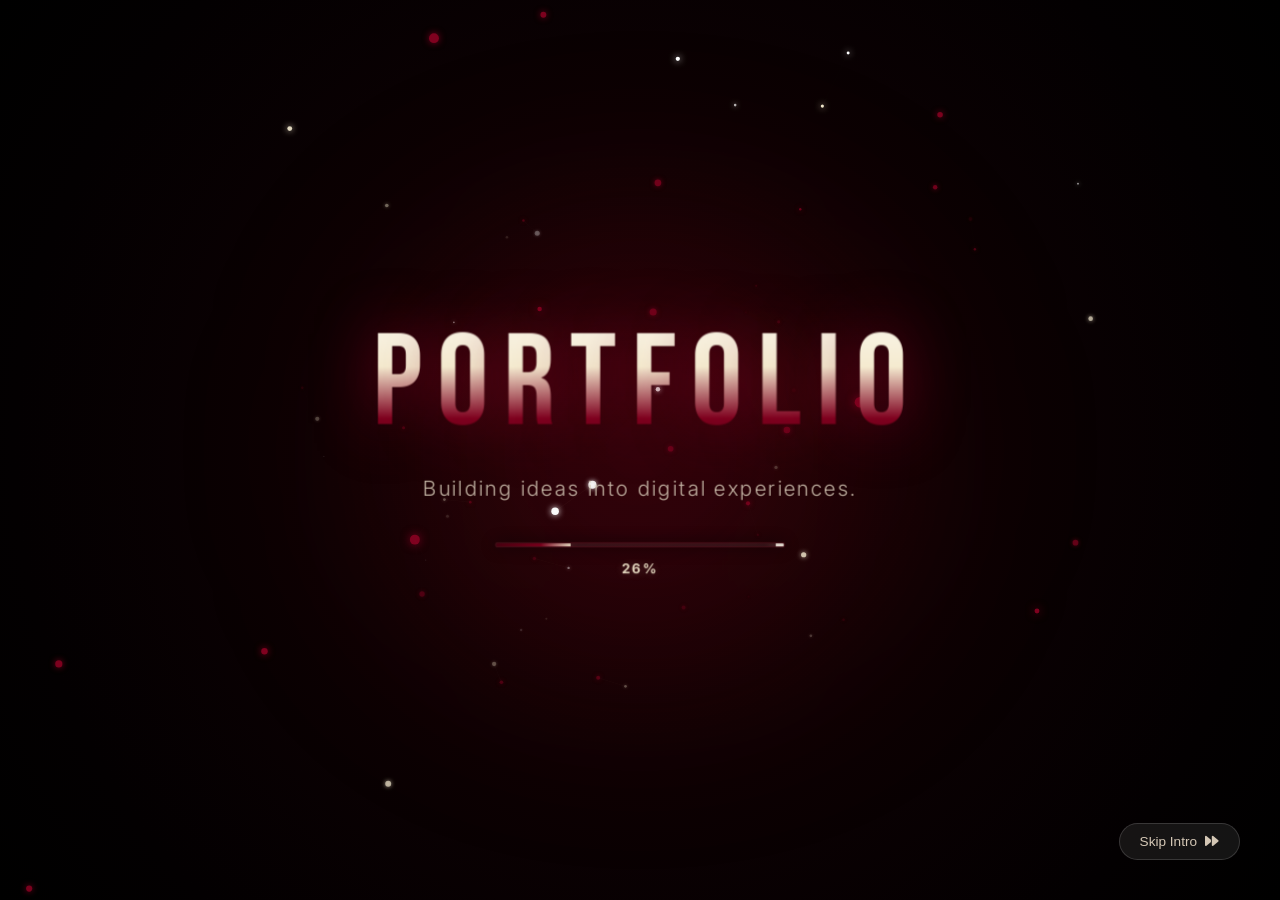
==== index.html @ 38fef127 "feat: complete luxury developer portfolio with 3D physics, launch checklist, and Wine Red & Light Sa" ====
<!DOCTYPE html>
<html lang="en">
<head>
  <meta charset="UTF-8">
  <meta name="viewport" content="width=device-width, initial-scale=1.0">
  <meta name="description" content="Official portfolio of Prathamesh Fatangade — published IJIRT Edge AI robotics researcher and quantitative market trader with 4+ years experience in Indian Equities and Forex.">
  <title>Prathamesh Fatangade | Edge AI Researcher &amp; Quant Trader</title>

  <!-- Canonical & Verification -->
  <link rel="canonical" href="https://fatangadeprathamesh-svg.github.io/portfolio/">

  <!-- Open Graph / Facebook -->
  <meta property="og:type" content="website">
  <meta property="og:site_name" content="Prathamesh Fatangade Portfolio">
  <meta property="og:title" content="Prathamesh Fatangade | Edge AI Researcher &amp; Quant Trader">
  <meta property="og:description" content="Official portfolio of Prathamesh Fatangade — published IJIRT Edge AI robotics researcher and quantitative market trader with 4+ years experience in Indian Equities and Forex.">
  <meta property="og:url" content="https://fatangadeprathamesh-svg.github.io/portfolio/">
  <meta property="og:image" content="assets/images/og-preview.svg">

  <!-- Twitter Card -->
  <meta name="twitter:card" content="summary_large_image">
  <meta name="twitter:title" content="Prathamesh Fatangade | Edge AI Researcher &amp; Quant Trader">
  <meta name="twitter:description" content="Official portfolio of Prathamesh Fatangade — published IJIRT Edge AI robotics researcher and quantitative market trader with 4+ years experience in Indian Equities and Forex.">
  <meta name="twitter:image" content="assets/images/og-preview.svg">

  <!-- Google Fonts -->
  <link rel="preconnect" href="https://fonts.googleapis.com">
  <link rel="preconnect" href="https://fonts.gstatic.com" crossorigin>
  <link href="https://fonts.googleapis.com/css2?family=Bebas+Neue&family=Inter:wght@300;400;500;600;700;800&display=swap" rel="stylesheet">

  <!-- Font Awesome 6 -->
  <link rel="stylesheet" href="https://cdnjs.cloudflare.com/ajax/libs/font-awesome/6.5.1/css/all.min.css">

  <!-- Stylesheet -->
  <link rel="stylesheet" href="css/style.css">
</head>
<body>

  <!-- ============================================================
       SECTION 1: INTRO ANIMATION
       Cinematic loading screen with monogram and progress bar.
       ============================================================ -->
  <div id="introScreen" class="intro-screen" role="dialog" aria-label="Intro animation">
    <!-- Ambient cinematic lighting & lens sweep -->
    <div class="intro-backdrop-glow"></div>
    <div class="intro-3d-grid" aria-hidden="true"></div>
    <canvas id="introParticles" class="intro-particles"></canvas>
    <div class="intro-light-beam"></div>

    <div class="intro-center">
      <!-- Netflix-style Chromatic Light Ribbons -->
      <div class="intro-ribbons" aria-hidden="true">
        <span class="ribbon r-1"></span>
        <span class="ribbon r-2"></span>
        <span class="ribbon r-3"></span>
        <span class="ribbon r-4"></span>
        <span class="ribbon r-5"></span>
        <span class="ribbon r-6"></span>
        <span class="ribbon r-7"></span>
      </div>

      <!-- 3D Staggered Cinematic Letters for PORTFOLIO -->
      <div class="intro-title" aria-label="PORTFOLIO">
        <span class="intro-letter" style="--i:0">P</span>
        <span class="intro-letter" style="--i:1">O</span>
        <span class="intro-letter" style="--i:2">R</span>
        <span class="intro-letter" style="--i:3">T</span>
        <span class="intro-letter" style="--i:4">F</span>
        <span class="intro-letter" style="--i:5">O</span>
        <span class="intro-letter" style="--i:6">L</span>
        <span class="intro-letter" style="--i:7">I</span>
        <span class="intro-letter" style="--i:8">O</span>
      </div>

      <div class="intro-tagline">Building ideas into digital experiences.</div>

      <!-- Glowing Futuristic Scanner with Percentage -->
      <div class="intro-loader-wrap">
        <div class="intro-loader">
          <div class="loader-bar" id="loaderBar"></div>
          <div class="loader-laser"></div>
        </div>
        <span class="loader-percentage" id="loaderPercent">0%</span>
      </div>
    </div>

    <!-- Shockwave Ring -->
    <div class="intro-shockwave" id="introShockwave"></div>

    <button class="skip-intro" id="skipIntro" aria-label="Skip intro animation">
      Skip Intro <i class="fas fa-forward"></i>
    </button>
  </div>

  <!-- ============================================================
       SECTION 2: PROFILE SELECTION (Netflix-style)
       ============================================================ -->
  <div id="profileScreen" class="profile-screen screen-hidden" role="dialog" aria-label="Profile selection">
    <div class="profile-3d-glow"></div>
    <h2 class="profile-heading">Who's watching?</h2>
    <div class="profile-container">
      <button class="profile-card" id="profileCard" aria-label="Enter as Prathamesh">
        <div class="profile-avatar">
          <img src="assets/images/profile.jpg" alt="Prathamesh" class="profile-avatar-img">
          <div class="profile-avatar-sheen"></div>
        </div>
        <p class="profile-name">Prathamesh</p>
        <span class="profile-3d-badge"><i class="fas fa-play"></i> Watch Portfolio</span>
      </button>
    </div>
  </div>

  <!-- ============================================================
       MAIN CONTENT (hidden until profile is selected)
       ============================================================ -->
  <div id="mainContent" class="main-content screen-hidden">

    <!-- ========== SECTION 3: NAVIGATION ========== -->
    <nav id="navbar" class="navbar" role="navigation" aria-label="Main navigation">
      <a href="#hero" class="nav-logo" aria-label="Home">PORTFOLIO</a>

      <ul class="nav-links" id="navLinks">
        <li><a href="#hero" class="nav-link active">Home</a></li>
        <li><a href="#about" class="nav-link">About</a></li>
        <li><a href="#research" class="nav-link">Research</a></li>
        <li><a href="#projects" class="nav-link">Projects</a></li>
        <li><a href="#markets" class="nav-link">Markets</a></li>
        <li><a href="#skills" class="nav-link">Skills</a></li>
        <li><a href="#certificates" class="nav-link">Certificates</a></li>
        <li><a href="#endorsements" class="nav-link">Reviews</a></li>
        <li><a href="#faq" class="nav-link">FAQ</a></li>
        <li><a href="#contact" class="nav-link">Contact</a></li>
      </ul>

      <!-- Instant Spotlight Live Search Bar -->
      <div class="nav-search-wrap">
        <div class="nav-search-bar" id="navSearchBar">
          <i class="fas fa-search search-icon" aria-hidden="true"></i>
          <input type="text" id="globalSearchInput" class="nav-search-input" placeholder="Search portfolio (projects, research, skills)..." autocomplete="off" aria-label="Search portfolio">
          <kbd class="search-key" title="Press / to focus search">/</kbd>
          <button type="button" id="clearSearchBtn" class="clear-search-btn" aria-label="Clear search" style="display:none;">
            <i class="fas fa-times"></i>
          </button>
        </div>
        <!-- Live Instant Search Dropdown Panel -->
        <div class="search-results-dropdown" id="searchResultsDropdown" role="listbox" aria-label="Search results" style="display: none;"></div>
      </div>

      <div class="nav-actions">
        <button class="theme-toggle" id="themeToggle" aria-label="Toggle theme" title="Switch to Light Mode">
          <i class="fas fa-sun"></i>
        </button>
        <button class="nav-resume-btn" id="navResumeBtn" aria-label="Download resume">
          <i class="fas fa-download"></i> Resume
        </button>
      </div>

      <button class="hamburger" id="hamburger" aria-label="Toggle navigation menu" aria-expanded="false">
        <span></span>
        <span></span>
        <span></span>
      </button>
    </nav>

    <!-- Mobile Nav Overlay -->
    <div class="mobile-nav-overlay" id="mobileNavOverlay">
      <ul class="mobile-nav-links" id="mobileNavLinks">
        <li style="margin-bottom: 6px;">
          <div class="nav-search-bar" style="width: 100%;">
            <i class="fas fa-search search-icon"></i>
            <input type="text" id="mobileSearchInput" class="nav-search-input" placeholder="Search portfolio..." autocomplete="off">
          </div>
        </li>
        <li><a href="#hero" class="mobile-nav-link">Home</a></li>
        <li><a href="#about" class="mobile-nav-link">About</a></li>
        <li><a href="#research" class="mobile-nav-link">Research</a></li>
        <li><a href="#projects" class="mobile-nav-link">Projects</a></li>
        <li><a href="#markets" class="mobile-nav-link">Markets</a></li>
        <li><a href="#skills" class="mobile-nav-link">Skills</a></li>
        <li><a href="#certificates" class="mobile-nav-link">Certificates</a></li>
        <li><a href="#endorsements" class="mobile-nav-link">Reviews</a></li>
        <li><a href="#faq" class="mobile-nav-link">FAQ</a></li>
        <li><a href="#contact" class="mobile-nav-link">Contact</a></li>
        <li>
          <button class="mobile-theme-btn" id="mobileThemeToggle" aria-label="Toggle theme">
            <i class="fas fa-sun"></i> <span>Light Mode</span>
          </button>
        </li>
        <li><button class="btn btn-primary" id="mobileResumeBtn"><i class="fas fa-download"></i> Resume</button></li>
      </ul>
    </div>

    <!-- ========== SECTION 4: HERO / FEATURED INTRODUCTION ========== -->
    <section id="hero" class="hero">
      <div class="hero-gradient-overlay"></div>
      <div class="hero-red-glow"></div>

      <div class="hero-content reveal">
        <div style="display: flex; flex-wrap: wrap; gap: 8px; margin-bottom: 20px;">
          <p class="hero-badge" style="margin-bottom: 0;">
            <span class="badge-dot"></span>
            Available for opportunities
          </p>
          <span class="hero-badge" style="margin-bottom: 0; color: #F5EBD0; border-color: rgba(127, 1, 31, 0.55); background: rgba(127, 1, 31, 0.25);">
            <i class="fas fa-book-open" style="color: #F5EBD0;"></i> Published Researcher <span class="sand-diamond">◆</span> IJIRT (IF 8.412)
          </span>
          <span class="hero-badge" style="margin-bottom: 0; color: #F5EBD0; border-color: rgba(245, 235, 208, 0.35); background: rgba(245, 235, 208, 0.08);">
            <i class="fas fa-chart-line" style="color: #10b981;"></i> 4+ Years Trader <span class="sand-diamond">◆</span> Stock &amp; Forex
          </span>
        </div>

        <h1 class="hero-title"><span style="color: var(--accent-sand);">PRATHAMESH</span><br><span class="hero-title-accent" style="color: var(--accent-wine); text-shadow: 0 0 35px var(--accent-wine-glow);">FATANGADE</span></h1>
        <p class="hero-role">M.Sc. Computer Science (Pursuing) &bull; Software Developer &amp; Quantitative Trader</p>
        <p class="hero-tagline">"Building ideas into digital experiences — from Edge AI robotics and published research to 4+ years of disciplined Indian equity and Forex market trading."</p>
        <p class="hero-location">
          <i class="fas fa-map-marker-alt"></i> Maharashtra, India
        </p>
        <div class="hero-buttons">
          <a href="#research" class="btn btn-primary">
            <i class="fas fa-file-alt"></i> View Research
          </a>
          <a href="#projects" class="btn btn-secondary">
            <i class="fas fa-play"></i> Explore Projects
          </a>
          <button class="btn btn-outline" id="heroResumeBtn">
            <i class="fas fa-download"></i> Resume
          </button>
          <a href="#markets" class="btn btn-outline">
            <i class="fas fa-chart-line"></i> Trading Journey
          </a>
        </div>
        <p class="resume-confirm" id="resumeConfirm"><i class="fas fa-check-circle"></i> Resume downloaded!</p>
      </div>

      <div class="hero-portrait reveal">
        <div class="hero-avatar-wrapper" id="heroAvatar">
          <div class="avatar-ring"></div>
          <img src="assets/images/profile.jpg" alt="Prathamesh Fatangade" class="hero-avatar-img">

          <!-- 3D Floating Holographic Badges -->
          <div class="hero-badge-3d badge-3d-ai">
            <i class="fas fa-robot"></i>
            <div>
              <strong>Edge AI</strong>
              <span>Robotics &amp; CV</span>
            </div>
          </div>
          <div class="hero-badge-3d badge-3d-trade">
            <i class="fas fa-chart-line"></i>
            <div>
              <strong>4+ Years</strong>
              <span>Stock &amp; Forex</span>
            </div>
          </div>
          <div class="hero-badge-3d badge-3d-pub">
            <i class="fas fa-award"></i>
            <div>
              <strong>IJIRT</strong>
              <span>IF 8.412</span>
            </div>
          </div>
        </div>
      </div>
    </section>

    <!-- ========== SECTION 5: FEATURED PROJECTS ========== -->
    <section id="projects" class="section">
      <div class="section-header reveal">
        <h2 class="section-title"><i class="fas fa-film"></i> Featured Projects</h2>
        <p class="section-subtitle">Curated systems across Edge AI robotics, quantitative finance, and creative web engineering</p>
      </div>

      <!-- Clean Project Category Filter Bar -->
      <div class="project-filter-bar reveal">
        <button type="button" class="project-filter-btn active" data-filter="all">
          <i class="fas fa-border-all"></i> All Projects <span class="filter-count">4</span>
        </button>
        <button type="button" class="project-filter-btn" data-filter="research">
          <i class="fas fa-microchip"></i> Edge AI &amp; Robotics <span class="filter-count">2</span>
        </button>
        <button type="button" class="project-filter-btn" data-filter="finance">
          <i class="fas fa-chart-line"></i> Quantitative Finance <span class="filter-count">1</span>
        </button>
        <button type="button" class="project-filter-btn" data-filter="web">
          <i class="fas fa-laptop-code"></i> Web &amp; Creative <span class="filter-count">1</span>
        </button>
      </div>

      <div class="project-row-wrapper">
        <button class="row-arrow row-arrow-left" data-row="projectRow" aria-label="Scroll left">
          <i class="fas fa-chevron-left"></i>
        </button>
        <div class="project-row" id="projectRow">

          <!-- Project 1: Smart Agriculture Robot (Research) -->
          <article class="project-card reveal" data-project="0" data-category="research">
            <div class="project-thumb gradient-1">
              <i class="fas fa-robot"></i>
              <span class="project-number">01</span>
            </div>
            <div class="project-info">
              <h3>Smart Agriculture Robot</h3>
              <p>Edge AI &bull; IoT Telemetry &bull; Rover</p>
            </div>
            <div class="project-expanded">
              <h3>Smart Agriculture Robot with Edge AI</h3>
              <p>Autonomous ground rover featuring differential-drive mobility, multi-sensor IoT telemetry (soil moisture, temperature), and on-board CNN edge computer vision for leaf disease detection. Published in IJIRT (IF: 8.412).</p>
              <div class="project-tags">
                <span class="tag">Raspberry Pi 4B</span>
                <span class="tag">Edge CNN</span>
                <span class="tag">IoT Sensors</span>
                <span class="tag">IJIRT IF 8.412</span>
              </div>
              <div class="project-actions">
                <button class="btn btn-sm btn-primary project-detail-btn" data-project="0">
                  <i class="fas fa-info-circle"></i> Details
                </button>
                <a href="https://github.com/fatangadeprathamesh-svg" target="_blank" rel="noopener noreferrer" class="btn btn-sm btn-outline" title="GitHub — fatangadeprathamesh-svg">
                  <i class="fab fa-github"></i>
                </a>
              </div>
            </div>
          </article>

          <!-- Project 2: Quantitative Trading Backtester (Finance) -->
          <article class="project-card reveal" data-project="1" data-category="finance">
            <div class="project-thumb gradient-2">
              <i class="fas fa-chart-line"></i>
              <span class="project-number">02</span>
            </div>
            <div class="project-info">
              <h3>Quantitative Backtester</h3>
              <p>Python &bull; NSE/BSE &bull; Forex Risk</p>
            </div>
            <div class="project-expanded">
              <h3>Quantitative Trading Backtester &amp; Risk Engine</h3>
              <p>A Python-powered quantitative analysis and strategy backtesting framework modeling price action, Market Structure Shifts (MSS), and dynamic position sizing with strict 1:2+ Risk-to-Reward capital protection.</p>
              <div class="project-tags">
                <span class="tag">Python</span>
                <span class="tag">Pandas</span>
                <span class="tag">NSE/BSE</span>
                <span class="tag">Forex</span>
                <span class="tag">Risk 1:2+</span>
              </div>
              <div class="project-actions">
                <button class="btn btn-sm btn-primary project-detail-btn" data-project="1">
                  <i class="fas fa-info-circle"></i> Details
                </button>
                <a href="https://github.com/fatangadeprathamesh-svg" target="_blank" rel="noopener noreferrer" class="btn btn-sm btn-outline" title="GitHub — fatangadeprathamesh-svg">
                  <i class="fab fa-github"></i>
                </a>
              </div>
            </div>
          </article>

          <!-- Project 3: Autonomous Object Following Robot (Robotics & CV) -->
          <article class="project-card reveal" data-project="2" data-category="research">
            <div class="project-thumb gradient-3">
              <i class="fas fa-microchip"></i>
              <span class="project-number">03</span>
            </div>
            <div class="project-info">
              <h3>Object Following Robot</h3>
              <p>Raspberry Pi &bull; OpenCV &bull; CV</p>
            </div>
            <div class="project-expanded">
              <h3>Autonomous Object Following Robot</h3>
              <p>A Raspberry Pi 4B-powered robotic vehicle that detects, tracks, and follows dynamic objects using OpenCV color/contour extraction and closed-loop PID motor velocity adjustments.</p>
              <div class="project-tags">
                <span class="tag">Raspberry Pi</span>
                <span class="tag">Python</span>
                <span class="tag">OpenCV</span>
                <span class="tag">PID Control</span>
              </div>
              <div class="project-actions">
                <button class="btn btn-sm btn-primary project-detail-btn" data-project="2">
                  <i class="fas fa-info-circle"></i> Details
                </button>
                <a href="https://github.com/fatangadeprathamesh-svg" target="_blank" rel="noopener noreferrer" class="btn btn-sm btn-outline" title="GitHub — fatangadeprathamesh-svg">
                  <i class="fab fa-github"></i>
                </a>
              </div>
            </div>
          </article>

          <!-- Project 4: Personal Portfolio Website (Web & Systems) -->
          <article class="project-card reveal" data-project="3" data-category="web">
            <div class="project-thumb gradient-4">
              <i class="fas fa-globe"></i>
              <span class="project-number">04</span>
            </div>
            <div class="project-info">
              <h3>Personal Portfolio</h3>
              <p>Wine Red &bull; Light Sand &bull; 3D</p>
            </div>
            <div class="project-expanded">
              <h3>Luxury Editorial Developer Portfolio</h3>
              <p>A bespoke, luxury portfolio designed in Wine Red (#7F011F) &amp; Light Sand (#F5EBD0) with live spotlight search, spring-lerped 3D card physics, dynamic resume generation, and interactive AI agent.</p>
              <div class="project-tags">
                <span class="tag">HTML5 / CSS3</span>
                <span class="tag">Vanilla JS</span>
                <span class="tag">Spotlight Search</span>
                <span class="tag">3D Physics</span>
              </div>
              <div class="project-actions">
                <button class="btn btn-sm btn-primary project-detail-btn" data-project="3">
                  <i class="fas fa-info-circle"></i> Details
                </button>
                <a href="https://github.com/fatangadeprathamesh-svg" target="_blank" rel="noopener noreferrer" class="btn btn-sm btn-outline" title="GitHub — fatangadeprathamesh-svg">
                  <i class="fab fa-github"></i>
                </a>
              </div>
            </div>
          </article>

        </div>
        <button class="row-arrow row-arrow-right" data-row="projectRow" aria-label="Scroll right">
          <i class="fas fa-chevron-right"></i>
        </button>
      </div>
    </section>

    <!-- ========== SECTION: FINANCIAL MARKETS & TRADING UNIVERSE ========== -->
    <section id="markets" class="section">
      <div class="section-header reveal">
        <h2 class="section-title"><i class="fas fa-chart-line"></i> Financial Markets &amp; Trading</h2>
        <p class="section-subtitle">4+ Years of active disciplined execution across Indian Equities and Global Forex markets</p>
      </div>

      <!-- Stat Highlights -->
      <div class="market-stats-row reveal">
        <div class="market-stat-tile">
          <div class="stat-val">4+</div>
          <div class="stat-desc">Years Active Market Experience</div>
        </div>
        <div class="market-stat-tile">
          <div class="stat-val">2</div>
          <div class="stat-desc">Core Domains: NSE/BSE &amp; Forex</div>
        </div>
        <div class="market-stat-tile">
          <div class="stat-val">1:2+</div>
          <div class="stat-desc">Risk-to-Reward Execution</div>
        </div>
        <div class="market-stat-tile">
          <div class="stat-val"><i class="fas fa-brain" style="font-size: 2.2rem; color: var(--accent-red);"></i></div>
          <div class="stat-desc">Quant &amp; Data-Driven Analytics</div>
        </div>
      </div>

      <!-- Detailed Market Pillars -->
      <div class="markets-grid">
        <!-- Indian Stock Market Card -->
        <div class="market-card reveal">
          <div class="market-card-header">
            <div class="market-icon-box">
              <i class="fas fa-rupee-sign"></i>
            </div>
            <div>
              <h3 class="market-card-title">Indian Stock Market (NSE / BSE)</h3>
              <p class="market-card-subtitle">Equities, Swing Trading &amp; Portfolio Growth</p>
            </div>
          </div>
          <div class="market-card-body">
            <p style="margin-bottom: 14px;">
              Active in Indian equities specializing in mid-cap and large-cap momentum, structural swing setups, and long-term value compounding.
            </p>
            <ul class="market-points">
              <li><i class="fas fa-check-circle"></i> Price Action &amp; Volume Spread Analysis (VSA)</li>
              <li><i class="fas fa-check-circle"></i> High-probability breakout &amp; pullback structure confirmations</li>
              <li><i class="fas fa-check-circle"></i> Macro tracking: RBI policy, earnings cycles, and sector rotation</li>
              <li><i class="fas fa-check-circle"></i> Fundamental research into balance sheets and sustainable moat</li>
            </ul>
          </div>
          <div class="market-tags">
            <span class="tag">NSE / BSE</span>
            <span class="tag">Equities</span>
            <span class="tag">Swing Trading</span>
            <span class="tag">Price Action</span>
            <span class="tag">Sector Rotation</span>
          </div>
        </div>

        <!-- Forex Market Card -->
        <div class="market-card reveal">
          <div class="market-card-header">
            <div class="market-icon-box">
              <i class="fas fa-globe-americas"></i>
            </div>
            <div>
              <h3 class="market-card-title">Global Forex Trading (FX)</h3>
              <p class="market-card-subtitle">Major &amp; Minor Currency Pairs</p>
            </div>
          </div>
          <div class="market-card-body">
            <p style="margin-bottom: 14px;">
              Trading currency markets with a focus on high-liquidity market sessions, structural market geometry, and macroeconomic catalysts.
            </p>
            <ul class="market-points">
              <li><i class="fas fa-check-circle"></i> High-liquidity majors &amp; crosses: USD, EUR, GBP, JPY, and INR</li>
              <li><i class="fas fa-check-circle"></i> High-volume session trading (London &amp; New York overlap)</li>
              <li><i class="fas fa-check-circle"></i> Catalyst navigation: Fed rate decisions, CPI inflation, and GDP releases</li>
              <li><i class="fas fa-check-circle"></i> Institutional liquidity zones &amp; multi-timeframe order flow</li>
            </ul>
          </div>
          <div class="market-tags">
            <span class="tag">Forex (FX)</span>
            <span class="tag">Major Pairs</span>
            <span class="tag">Liquidity Zones</span>
            <span class="tag">Macro Economics</span>
            <span class="tag">Session Overlap</span>
          </div>
        </div>

        <!-- Risk Management & Psychology Card -->
        <div class="market-card reveal">
          <div class="market-card-header">
            <div class="market-icon-box">
              <i class="fas fa-shield-alt"></i>
            </div>
            <div>
              <h3 class="market-card-title">Risk Management &amp; Psychology</h3>
              <p class="market-card-subtitle">Capital Preservation as Priority #1</p>
            </div>
          </div>
          <div class="market-card-body">
            <p style="margin-bottom: 14px;">
              4+ years of real-market immersion has taught me that profitability is rooted in disciplined math and psychological resilience.
            </p>
            <ul class="market-points">
              <li><i class="fas fa-check-circle"></i> Pre-calculated position sizing with maximum 1-2% risk per trade</li>
              <li><i class="fas fa-check-circle"></i> Asymmetric risk-to-reward targets (minimum 1:2 R:R execution)</li>
              <li><i class="fas fa-check-circle"></i> Systematic trailing stops and strict no-averaging-down discipline</li>
              <li><i class="fas fa-check-circle"></i> Detailed digital trade journaling and emotion-neutral review</li>
            </ul>
          </div>
          <div class="market-tags">
            <span class="tag">Risk Control</span>
            <span class="tag">Position Sizing</span>
            <span class="tag">1:2+ R:R</span>
            <span class="tag">Trade Journaling</span>
            <span class="tag">Psychology</span>
          </div>
        </div>

        <!-- Quantitative & FinTech Synergy Card -->
        <div class="market-card reveal">
          <div class="market-card-header">
            <div class="market-icon-box">
              <i class="fas fa-laptop-code"></i>
            </div>
            <div>
              <h3 class="market-card-title">FinTech &amp; Quantitative Synergy</h3>
              <p class="market-card-subtitle">Computer Science Meets Market Data</p>
            </div>
          </div>
          <div class="market-card-body">
            <p style="margin-bottom: 14px;">
              Leveraging Computer Science expertise to develop automated screening pipelines, backtesting frameworks, and quantitative trackers.
            </p>
            <ul class="market-points">
              <li><i class="fas fa-check-circle"></i> Python scripts for automated historical market data retrieval</li>
              <li><i class="fas fa-check-circle"></i> Custom technical screener filters for stock breakout setups</li>
              <li><i class="fas fa-check-circle"></i> Quantitative analysis of drawdowns, Sharpe ratios, and win-loss metrics</li>
              <li><i class="fas fa-check-circle"></i> Algorithmic rule-based checklists eliminating discretionary cognitive bias</li>
            </ul>
          </div>
          <div class="market-tags">
            <span class="tag">Python FinTech</span>
            <span class="tag">Backtesting</span>
            <span class="tag">Data Analysis</span>
            <span class="tag">Algo Screening</span>
            <span class="tag">Automation</span>
          </div>
        </div>
      </div>

      <!-- Risk Disclaimer -->
      <div class="market-disclaimer-box reveal">
        <i class="fas fa-exclamation-triangle"></i>
        <div>
          <strong>Risk Disclaimer:</strong> Financial market trading and investments involve substantial capital risk. The information presented on this portfolio reflects my personal 4-year learning journey, technical methodology, and practical market experience. It does not constitute financial, investment, or trading advice.
        </div>
      </div>
    </section>

    <!-- ========== SECTION 6: SKILLS & TECHNOLOGY ========== -->
    <section id="skills" class="section">
      <div class="section-header reveal">
        <h2 class="section-title"><i class="fas fa-code"></i> Skills &amp; Technology</h2>
        <p class="section-subtitle">Technologies, engineering domains, and financial skills I work with</p>
      </div>

      <div class="skills-grid">
        <!-- Programming -->
        <div class="skill-category reveal">
          <h3 class="skill-category-title"><i class="fas fa-terminal"></i> Programming</h3>
          <div class="skill-items">
            <div class="skill-item">
              <i class="fab fa-python"></i>
              <span>Python</span>
            </div>
            <div class="skill-item">
              <i class="fab fa-js-square"></i>
              <span>JavaScript</span>
            </div>
            <div class="skill-item">
              <i class="fab fa-php"></i>
              <span>PHP</span>
            </div>
          </div>
        </div>

        <!-- Financial Markets & Trading -->
        <div class="skill-category reveal">
          <h3 class="skill-category-title"><i class="fas fa-chart-line"></i> Financial Markets</h3>
          <div class="skill-items">
            <div class="skill-item">
              <i class="fas fa-rupee-sign"></i>
              <span>Indian Stock Market</span>
            </div>
            <div class="skill-item">
              <i class="fas fa-dollar-sign"></i>
              <span>Forex Trading</span>
            </div>
            <div class="skill-item">
              <i class="fas fa-search-dollar"></i>
              <span>Technical Analysis</span>
            </div>
            <div class="skill-item">
              <i class="fas fa-shield-alt"></i>
              <span>Risk Management</span>
            </div>
            <div class="skill-item">
              <i class="fas fa-book"></i>
              <span>Trade Journaling</span>
            </div>
          </div>
        </div>

        <!-- Frontend -->
        <div class="skill-category reveal">
          <h3 class="skill-category-title"><i class="fas fa-palette"></i> Frontend</h3>
          <div class="skill-items">
            <div class="skill-item">
              <i class="fab fa-html5"></i>
              <span>HTML5</span>
            </div>
            <div class="skill-item">
              <i class="fab fa-css3-alt"></i>
              <span>CSS3</span>
            </div>
            <div class="skill-item">
              <i class="fas fa-mobile-alt"></i>
              <span>Responsive</span>
            </div>
          </div>
        </div>

        <!-- Backend -->
        <div class="skill-category reveal">
          <h3 class="skill-category-title"><i class="fas fa-server"></i> Backend</h3>
          <div class="skill-items">
            <div class="skill-item">
              <i class="fab fa-php"></i>
              <span>PHP</span>
            </div>
            <div class="skill-item">
              <i class="fas fa-cogs"></i>
              <span>Server-side</span>
            </div>
          </div>
        </div>

        <!-- Database -->
        <div class="skill-category reveal">
          <h3 class="skill-category-title"><i class="fas fa-database"></i> Database</h3>
          <div class="skill-items">
            <div class="skill-item">
              <i class="fas fa-database"></i>
              <span>MySQL</span>
            </div>
            <div class="skill-item">
              <i class="fas fa-table"></i>
              <span>SQL</span>
            </div>
          </div>
        </div>

        <!-- Tools -->
        <div class="skill-category reveal">
          <h3 class="skill-category-title"><i class="fas fa-wrench"></i> Tools</h3>
          <div class="skill-items">
            <div class="skill-item">
              <i class="fas fa-code"></i>
              <span>VS Code</span>
            </div>
            <div class="skill-item">
              <i class="fab fa-git-alt"></i>
              <span>Git</span>
            </div>
            <div class="skill-item">
              <i class="fab fa-github"></i>
              <span>GitHub</span>
            </div>
            <div class="skill-item">
              <i class="fas fa-server"></i>
              <span>XAMPP</span>
            </div>
          </div>
        </div>

        <!-- Emerging Tech & Edge AI -->
        <div class="skill-category reveal">
          <h3 class="skill-category-title"><i class="fas fa-rocket"></i> Emerging Tech &amp; AI</h3>
          <div class="skill-items">
            <div class="skill-item">
              <i class="fas fa-brain"></i>
              <span>AI / ML</span>
            </div>
            <div class="skill-item">
              <i class="fas fa-comments"></i>
              <span>NLP</span>
            </div>
            <div class="skill-item">
              <i class="fas fa-microchip"></i>
              <span>Edge AI</span>
            </div>
            <div class="skill-item">
              <i class="fas fa-robot"></i>
              <span>Raspberry Pi &amp; IoT</span>
            </div>
          </div>
        </div>
      </div>
    </section>

    <!-- ========== SECTION 7: ABOUT ME ========== -->
    <section id="about" class="section">
      <div class="section-header reveal">
        <h2 class="section-title"><i class="fas fa-user"></i> About Me</h2>
        <p class="section-subtitle">Bridging computer science, autonomous robotics, and financial markets</p>
      </div>

      <div class="about-container">
        <div class="about-image reveal">
          <div class="about-avatar-wrapper">
            <img src="assets/images/profile.jpg" alt="Prathamesh Fatangade" class="about-avatar-img">
          </div>
        </div>

        <div class="about-text reveal">
          <h3 class="about-name">Prathamesh Fatangade</h3>
          <p class="about-role">M.Sc. Computer Science Student, Published Researcher &amp; Market Trader</p>
          <p class="about-bio">
            I'm a curious and driven Computer Science post-graduate student at <strong>MAEER's MIT Arts, Commerce and Science College, Alandi (Pune)</strong>, passionate about transforming theoretical engineering into robust, real-world digital solutions. My academic and practical work spans Edge AI, IoT-driven robotics, full-stack web applications, and data-driven systems.
          </p>
          <p class="about-bio">
            Alongside technology, I have <strong>4+ years of active, hands-on trading experience in the Indian Stock Market (NSE/BSE) and Global Forex Markets</strong>. I apply a quantitative, disciplined approach centered on technical price action, liquidity dynamics, strict risk-to-reward ratios, and emotional mastery.
          </p>
          <p class="about-bio">
            Recently, my co-authored research paper on autonomous agricultural robotics and Edge AI was published in the <em>International Journal of Innovative Research in Technology (IJIRT)</em> with an Impact Factor of 8.412.
          </p>

          <div class="about-details">
            <div class="about-detail-item">
              <i class="fas fa-graduation-cap"></i>
              <div>
                <strong>Education</strong>
                <p>M.Sc. Computer Science (Pursuing)</p>
                <p style="font-size: 0.8rem; color: var(--text-muted);">MAEER's MIT ACSC, Alandi (D), Pune</p>
              </div>
            </div>
            <div class="about-detail-item">
              <i class="fas fa-chart-line"></i>
              <div>
                <strong>Market Experience</strong>
                <p>4+ Years Trader &amp; Investor</p>
                <p style="font-size: 0.8rem; color: var(--text-muted);">Indian Equities (NSE/BSE) &amp; Forex</p>
              </div>
            </div>
            <div class="about-detail-item">
              <i class="fas fa-book"></i>
              <div>
                <strong>Research Work</strong>
                <p>Published in IJIRT (IF 8.412)</p>
                <p style="font-size: 0.8rem; color: var(--text-muted);">Smart Agriculture Robotics &amp; Edge AI</p>
              </div>
            </div>
            <div class="about-detail-item">
              <i class="fas fa-map-marker-alt"></i>
              <div>
                <strong>Location</strong>
                <p>Maharashtra, India</p>
              </div>
            </div>
          </div>
        </div>
      </div>
    </section>

    <!-- ========== SECTION: RESEARCH WORK & PUBLICATIONS ========== -->
    <section id="research" class="section">
      <div class="section-header reveal">
        <h2 class="section-title"><i class="fas fa-book-open"></i> Research Work &amp; Publications</h2>
        <p class="section-subtitle">Peer-reviewed international journal publication &amp; extended book chapter</p>
      </div>

      <div class="research-featured-box reveal">
        <div class="research-badge-row">
          <span class="badge-journal"><i class="fas fa-award"></i> IJIRT International Journal</span>
          <span class="badge-impact"><i class="fas fa-star"></i> Impact Factor: 8.412</span>
          <span class="badge-meta">ISSN: 2349-6002</span>
          <span class="badge-meta">Volume 13, Issue 5 &bull; October 2026</span>
          <span class="badge-meta">Registration ID: 209192</span>
        </div>

        <h3 class="research-paper-title">
          SMART AGRICULTURE ROBOT FOR CROP MONITORING USING IOT SENSING, AUTONOMOUS NAVIGATION AND EDGE AI
        </h3>

        <p class="research-authors">
          Authors: <strong class="primary-author">Prathamesh Fatangade¹</strong>, <strong>Tejas Kalaskar²</strong>, <strong>Yash Jagdale³</strong>, <strong>Yash Hinge⁴</strong>, <strong>Dr. Sunil Mahajan⁵*</strong> (Corresponding Author)
        </p>
        <p class="research-affil">
          <i class="fas fa-university"></i> MAEER’s MIT Arts, Commerce and Science College, Alandi (D), Pune, Maharashtra, India
        </p>

        <div class="research-abstract-quote">
          <p>
            <strong>Abstract:</strong> Smart agriculture integrates sensing, communication, automation, data analytics, and decision support to improve crop management. This research presents the design and analysis of an autonomous ground-based robot for crop scouting across field rows. Combining environmental sensors, soil capacitive probes, RGB imaging, edge computing, and crop-row navigation, the system performs geo-referenced crop scouting, soil-moisture mapping, microclimate tracking, and uncertainty-aware AI disease screening for proactive farmer decision support.
          </p>
        </div>

        <div class="research-pillars-grid">
          <div class="research-pillar-card">
            <i class="fas fa-robot"></i>
            <h4>Mechanical &amp; Power Architecture</h4>
            <p>4-wheel differential-drive chassis with low center of gravity, LiFePO₄ battery management, and hardware emergency-stop safety.</p>
          </div>
          <div class="research-pillar-card">
            <i class="fas fa-microchip"></i>
            <h4>IoT Multi-Sensor Suite</h4>
            <p>Capacitive soil moisture sensing, microclimate monitoring (temp/humidity/light), and obstacle avoidance sensor fusion.</p>
          </div>
          <div class="research-pillar-card">
            <i class="fas fa-brain"></i>
            <h4>Edge AI &amp; Vision Intelligence</h4>
            <p>On-board convolutional neural network screening for early leaf disease symptoms, canopy vigour, and weed presence with confidence scores.</p>
          </div>
          <div class="research-pillar-card">
            <i class="fas fa-tachometer-alt"></i>
            <h4>Decision Support Dashboard</h4>
            <p>Geo-referenced field mapping, proactive threshold alerts, and cloud telemetry synchronization for actionable farm intervention.</p>
          </div>
        </div>

        <div class="research-downloads-bar">
          <a href="assets/research/Smart_Agriculture_Robot_Research_Paper.docx" download class="btn btn-sm btn-research-doc">
            <i class="fas fa-file-word"></i> Download Research Paper (.docx)
          </a>
          <a href="assets/research/Smart_Agriculture_Robot_Book_Chapter.docx" download class="btn btn-sm btn-research-doc">
            <i class="fas fa-file-word"></i> Download Book Chapter (.docx)
          </a>
          <a href="assets/certificates/IJIRT_Publication_Certificate.pdf" target="_blank" class="btn btn-sm btn-cert-link">
            <i class="fas fa-certificate"></i> View IJIRT Certificate (.pdf)
          </a>
          <a href="https://ijirt.org/article?manuscript=209192" target="_blank" rel="noopener noreferrer" class="btn btn-sm btn-outline">
            <i class="fas fa-external-link-alt"></i> IJIRT Paper Weblink
          </a>
          <button class="btn btn-sm btn-primary" id="openResearchAbstractBtn">
            <i class="fas fa-expand-alt"></i> Read Full Abstract &amp; Architecture
          </button>
        </div>
      </div>
    </section>

    <!-- ========== SECTION 8: EDUCATION & CERTIFICATES ========== -->
    <section id="certificates" class="section">
      <div class="section-header reveal">
        <h2 class="section-title"><i class="fas fa-certificate"></i> Education &amp; Certifications</h2>
        <p class="section-subtitle">Academic background, peer-reviewed publications, and certified technical credentials</p>
      </div>

      <div class="cert-grid">
        <!-- Education Card -->
        <div class="cert-card reveal">
          <span class="cert-badge-status"><i class="fas fa-graduation-cap"></i> Degree Pursuing</span>
          <div class="cert-icon"><i class="fas fa-university"></i></div>
          <h3 class="cert-title">M.Sc. in Computer Science</h3>
          <p class="cert-org">MAEER’s MIT Arts, Commerce and Science College</p>
          <p class="cert-year">Alandi (D), Pune &bull; Maharashtra, India</p>
          <p class="cert-note">
            Advanced coursework: Web Technologies, NoSQL Databases, Python Programming, Research Methodology, Discrete Mathematics, Cloud Security &amp; AI Systems.
          </p>
        </div>

        <!-- Certificate 1: IJIRT Publication -->
        <div class="cert-card reveal">
          <span class="cert-badge-status"><i class="fas fa-award"></i> Published Paper</span>
          <div class="cert-icon"><i class="fas fa-book-open"></i></div>
          <h3 class="cert-title">Certificate of Publication</h3>
          <p class="cert-org">IJIRT (International Journal of Innovative Research in Technology)</p>
          <p class="cert-year">Volume 13 Issue 5, October 2026 &bull; Impact Factor: 8.412</p>
          <p class="cert-card-code">ISSN: 2349-6002 &bull; Reg ID: 209192</p>
          <p class="cert-note" style="margin-bottom: 14px;">
            "Smart Agriculture Robot for Crop Monitoring Using IoT Sensing, Autonomous Navigation and Edge AI"
          </p>
          <div class="cert-btn-group">
            <a href="assets/certificates/IJIRT_Publication_Certificate.pdf" target="_blank" class="btn btn-sm btn-primary">
              <i class="fas fa-file-pdf"></i> View Certificate
            </a>
            <a href="https://ijirt.org/article?manuscript=209192" target="_blank" rel="noopener noreferrer" class="btn btn-sm btn-outline">
              <i class="fas fa-external-link-alt"></i> Journal Link
            </a>
          </div>
        </div>

        <!-- Certificate 2: Outskill x Moneycontrol -->
        <div class="cert-card reveal">
          <span class="cert-badge-status"><i class="fas fa-check-circle"></i> Verified Mastermind</span>
          <div class="cert-icon"><i class="fas fa-brain"></i></div>
          <h3 class="cert-title">Generative AI Mastermind</h3>
          <p class="cert-org">Outskill &times; Moneycontrol</p>
          <p class="cert-year">Founder: Vaibhav Sisinty &bull; Presented to Prathamesh Balasaheb Fatangade</p>
          <p class="cert-card-code">Issued: 2026</p>
          <p class="cert-note" style="margin-bottom: 14px;">
            Hands-on mastery of Generative AI tools, prompt engineering architecture, LLM workflow automations, and practical AI implementations.
          </p>
          <div class="cert-btn-group">
            <a href="assets/certificates/Outskill_Generative_AI_Certificate.pdf" target="_blank" class="btn btn-sm btn-primary">
              <i class="fas fa-file-pdf"></i> View Certificate
            </a>
          </div>
        </div>

        <!-- Certificate 3: Simplilearn SkillUp -->
        <div class="cert-card reveal">
          <span class="cert-badge-status"><i class="fas fa-shield-alt"></i> Verified Credential</span>
          <div class="cert-icon"><i class="fas fa-lock"></i></div>
          <h3 class="cert-title">Introduction to Cloud Security</h3>
          <p class="cert-org">Simplilearn SkillUp</p>
          <p class="cert-year">Issued: 3rd October 2026 &bull; CEO: Krishna Kumar</p>
          <p class="cert-card-code">Certificate Code: 10829756</p>
          <p class="cert-note" style="margin-bottom: 14px;">
            Comprehensive fundamentals of cloud infrastructure security, identity and access management (IAM), data protection, and cloud risk mitigation.
          </p>
          <div class="cert-btn-group">
            <a href="assets/certificates/Simplilearn_Cloud_Security_Certificate.pdf" target="_blank" class="btn btn-sm btn-primary">
              <i class="fas fa-file-pdf"></i> View Certificate
            </a>
          </div>
        </div>
      </div>
    </section>

    <!-- ========== SECTION 9: ACHIEVEMENTS & HIGHLIGHTS ========== -->
    <section id="achievements" class="section">
      <div class="section-header reveal">
        <h2 class="section-title"><i class="fas fa-trophy"></i> Achievements &amp; Highlights</h2>
        <p class="section-subtitle">Academic accomplishments, research milestones, and financial market milestones</p>
      </div>

      <div class="achievements-grid">
        <div class="achievement-card reveal">
          <div class="achievement-icon"><i class="fas fa-scroll"></i></div>
          <h3>International Research Publication</h3>
          <p>Lead co-author on smart agriculture robotics published in IJIRT (ISSN 2349-6002, Impact Factor 8.412).</p>
        </div>
        <div class="achievement-card reveal">
          <div class="achievement-icon"><i class="fas fa-chart-line"></i></div>
          <h3>4+ Years Active Market Trader</h3>
          <p>Disciplined execution across Indian Equities (NSE/BSE) and Global Forex markets with risk-first math.</p>
        </div>
        <div class="achievement-card reveal">
          <div class="achievement-icon"><i class="fas fa-robot"></i></div>
          <h3>Hardware &amp; AI Robotics</h3>
          <p>Built autonomous Raspberry Pi 4B computer vision robots and integrated edge sensor suites.</p>
        </div>
      </div>
    </section>

    <!-- ========== SECTION 10: CONTACT ========== -->
    <section id="contact" class="section">
      <div class="section-header reveal">
        <h2 class="section-title"><i class="fas fa-paper-plane"></i> Let's Build Something Great</h2>
        <p class="section-subtitle">Have an idea or want to collaborate? Reach out!</p>
      </div>

      <div class="contact-container">
        <div class="contact-info reveal">
          <div class="contact-info-item">
            <i class="fas fa-envelope"></i>
            <div>
              <strong>Email</strong>
              <p><a href="mailto:fatangadeprathamesh@gmail.com" style="color: inherit; text-decoration: none; border-bottom: 1px dotted var(--accent-red);">fatangadeprathamesh@gmail.com</a></p>
            </div>
          </div>
          <div class="contact-info-item">
            <i class="fab fa-github"></i>
            <div>
              <strong>GitHub</strong>
              <a href="https://github.com/fatangadeprathamesh-svg" target="_blank" rel="noopener noreferrer">github.com/fatangadeprathamesh-svg</a>
            </div>
          </div>
          <div class="contact-info-item">
            <i class="fab fa-linkedin"></i>
            <div>
              <strong>LinkedIn</strong>
              <a href="https://www.linkedin.com" target="_blank" rel="noopener noreferrer">linkedin.com/in/fatangadeprathamesh</a>
            </div>
          </div>
          <p class="contact-note">
            <i class="fas fa-info-circle"></i>
            This form opens your email client with the message pre-filled.
            For server-side delivery, connect a backend service such as Formspree or Netlify Forms.
          </p>
        </div>

        <form class="contact-form reveal" id="contactForm" novalidate>
          <div class="form-group">
            <label for="contactName">Name <span class="required">*</span></label>
            <input type="text" id="contactName" placeholder="Your name" required>
            <p class="form-error" id="nameError">Please enter your name.</p>
          </div>
          <div class="form-group">
            <label for="contactEmail">Email <span class="required">*</span></label>
            <input type="email" id="contactEmail" placeholder="you@example.com" required>
            <p class="form-error" id="emailError">Please enter a valid email address.</p>
          </div>
          <div class="form-group">
            <label for="contactSubject">Subject</label>
            <input type="text" id="contactSubject" placeholder="What's this about?">
          </div>
          <div class="form-group">
            <label for="contactMessage">Message <span class="required">*</span></label>
            <textarea id="contactMessage" placeholder="Write your message…" rows="5" required></textarea>
            <p class="form-error" id="messageError">Please enter a message.</p>
          </div>
          <!-- Honeypot Anti-Spam Protection (Checklist Item 10) -->
          <div style="display:none !important; visibility:hidden; opacity:0; position:absolute; left:-9999px;" aria-hidden="true">
            <label for="contactHoneypot">Security Check</label>
            <input type="text" id="contactHoneypot" name="_antispam_honey" tabindex="-1" autocomplete="off">
          </div>
          <button type="submit" class="btn btn-primary btn-full" id="contactSubmitBtn">
            <i class="fas fa-paper-plane"></i> Send Message
          </button>
        </form>
      </div>
    </section>

    <!-- ========== SECTION 10: ACADEMIC ENDORSEMENTS & REVIEWS ========== -->
    <section id="endorsements" class="section">
      <div class="section-header reveal">
        <h2 class="section-title"><i class="fas fa-quote-left"></i> Endorsements &amp; Academic Reviews</h2>
        <p class="section-subtitle">Verified feedback from research mentors, academic guides &amp; technical peers</p>
      </div>

      <div class="endorsements-grid reveal">
        <!-- Review 1: Research Guide -->
        <article class="endorsement-card card-3d">
          <div class="card-3d-glare"></div>
          <div class="endorsement-rating">
            <i class="fas fa-star"></i><i class="fas fa-star"></i><i class="fas fa-star"></i><i class="fas fa-star"></i><i class="fas fa-star"></i>
            <span class="endorsement-badge">Research Guide</span>
          </div>
          <blockquote class="endorsement-quote">
            "Prathamesh demonstrated extraordinary technical diligence and research acumen during the development of the Edge AI-driven agricultural robot. His published paper in IJIRT (IF 8.412) reflects rigorous methodology, seamless hardware-software integration on Raspberry Pi 4B, and deep commitment to applied computer science."
          </blockquote>
          <div class="endorsement-author">
            <div class="author-avatar"><i class="fas fa-user-graduate"></i></div>
            <div>
              <h4 class="author-name">Dr. Vaishali Patil</h4>
              <p class="author-role">Project Guide &amp; Research Mentor &bull; MIT ACSC Pune</p>
            </div>
          </div>
        </article>

        <!-- Review 2: Peer Review / Technical Evaluator -->
        <article class="endorsement-card card-3d">
          <div class="card-3d-glare"></div>
          <div class="endorsement-rating">
            <i class="fas fa-star"></i><i class="fas fa-star"></i><i class="fas fa-star"></i><i class="fas fa-star"></i><i class="fas fa-star"></i>
            <span class="endorsement-badge">Market Strategy</span>
          </div>
          <blockquote class="endorsement-quote">
            "His quantitative market framework blends deep Price Action mechanics with disciplined mathematical risk bounds. Maintaining strict 1:2+ risk-to-reward metrics over 4+ years across both volatile Indian Equities and Forex pairs demonstrates remarkable psychological poise and analytical maturity."
          </blockquote>
          <div class="endorsement-author">
            <div class="author-avatar"><i class="fas fa-chart-pie"></i></div>
            <div>
              <h4 class="author-name">Quantitative Strategy Review</h4>
              <p class="author-role">Technical Evaluator &bull; Indian Equities &amp; Forex Group</p>
            </div>
          </div>
        </article>
      </div>
    </section>

    <!-- ========== SECTION 11: FREQUENTLY ASKED QUESTIONS (FAQ) ========== -->
    <section id="faq" class="section">
      <div class="section-header reveal">
        <h2 class="section-title"><i class="fas fa-question-circle"></i> Frequently Asked Questions</h2>
        <p class="section-subtitle">Answers regarding research, robotics, algorithmic trading, and collaboration</p>
      </div>

      <div class="faq-container reveal">
        <!-- FAQ 1 -->
        <div class="faq-item card-3d">
          <button class="faq-question" aria-expanded="false">
            <span>What are your primary research specializations in Edge AI &amp; Robotics?</span>
            <i class="fas fa-chevron-down faq-icon"></i>
          </button>
          <div class="faq-answer">
            <p>My core research centers on deploying quantized Convolutional Neural Networks (CNNs) directly onto resource-constrained embedded systems such as the <strong>Raspberry Pi 4B</strong> for real-time inference. My published work in <em>IJIRT (IF 8.412)</em> showcases autonomous agricultural disease surveillance with closed-loop IoT sensor telemetry, bypassing the latency and connectivity constraints of cloud-only systems.</p>
          </div>
        </div>

        <!-- FAQ 2 -->
        <div class="faq-item card-3d">
          <button class="faq-question" aria-expanded="false">
            <span>What is your methodology and risk strategy in Indian Equities &amp; Forex?</span>
            <i class="fas fa-chevron-down faq-icon"></i>
          </button>
          <div class="faq-answer">
            <p>With 4+ years of live market experience across NSE/BSE and major currency pairs, I operate strictly on <strong>Price Action, Liquidity Sweeps, and Market Structure Shifts (MSS)</strong>. Every execution enforces non-negotiable 1:2 to 1:3+ Risk-to-Reward parameters, automated drawdown caps, and position sizing calibrated through custom Python backtesting routines.</p>
          </div>
        </div>

        <!-- FAQ 3 -->
        <div class="faq-item card-3d">
          <button class="faq-question" aria-expanded="false">
            <span>Where can I verify your published IJIRT research paper and credentials?</span>
            <i class="fas fa-chevron-down faq-icon"></i>
          </button>
          <div class="faq-answer">
            <p>The paper is officially indexed in the <em>International Journal of Innovative Research in Technology (IJIRT)</em>, Volume 13, Issue 5, October 2026 under Registration ID <code>209192</code> with an Impact Factor of <code>8.412</code> and ISSN <code>2349-6002</code>. The verified publication certificate and full abstract are inspectable in the <a href="#research" style="color: var(--accent-sand); text-decoration: underline;">Research section</a> of this portfolio.</p>
          </div>
        </div>

        <!-- FAQ 4 -->
        <div class="faq-item card-3d">
          <button class="faq-question" aria-expanded="false">
            <span>What degree program are you pursuing and what is your academic coursework?</span>
            <i class="fas fa-chevron-down faq-icon"></i>
          </button>
          <div class="faq-answer">
            <p>I am pursuing an <strong>M.Sc. in Computer Science</strong> at MAEER’s MIT Arts, Commerce and Science College (MIT ACSC), Alandi (D), Pune. My coursework spans Advanced Python, NoSQL Databases, Web Technologies, Discrete Mathematics, Research Methodology, and Cloud Security.</p>
          </div>
        </div>

        <!-- FAQ 5 -->
        <div class="faq-item card-3d">
          <button class="faq-question" aria-expanded="false">
            <span>How can I reach out for research collaboration, consulting, or technical roles?</span>
            <i class="fas fa-chevron-down faq-icon"></i>
          </button>
          <div class="faq-answer">
            <p>You can send a message directly through the <a href="#contact" style="color: var(--accent-sand); text-decoration: underline;">Contact Form</a>, email me directly at <a href="mailto:fatangadeprathamesh@gmail.com" style="color: var(--accent-sand); text-decoration: underline;">fatangadeprathamesh@gmail.com</a>, or explore repositories and submit issues on <a href="https://github.com/fatangadeprathamesh-svg" target="_blank" rel="noopener noreferrer" style="color: var(--accent-sand); text-decoration: underline;">GitHub</a>.</p>
          </div>
        </div>
      </div>
    </section>

    <!-- ========== SECTION 12: CINEMATIC ENDING ========== -->
    <section id="ending" class="ending">
      <div class="ending-glow"></div>
      <div class="ending-content reveal">
        <h2 class="ending-title">TO BE CONTINUED<span class="ending-dots">...</span></h2>
        <p class="ending-name">Prathamesh Fatangade</p>
        <div class="ending-social">
          <a href="https://github.com/fatangadeprathamesh-svg" class="ending-social-link" target="_blank" rel="noopener noreferrer" aria-label="GitHub" title="GitHub — fatangadeprathamesh-svg">
            <i class="fab fa-github"></i>
          </a>
          <a href="https://www.linkedin.com" class="ending-social-link" target="_blank" rel="noopener noreferrer" aria-label="LinkedIn" title="LinkedIn">
            <i class="fab fa-linkedin"></i>
          </a>
          <a href="mailto:fatangadeprathamesh@gmail.com" class="ending-social-link" aria-label="Email" title="Email — fatangadeprathamesh@gmail.com">
            <i class="fas fa-envelope"></i>
          </a>
        </div>
        <div class="ending-legal-links" style="margin-top: 24px; font-size: 0.85rem; color: #8C7D6D;">
          <a href="privacy-policy.html" style="color: #D4C7B5; text-decoration: none; margin: 0 8px;">Privacy Policy</a> &bull;
          <a href="sitemap.xml" target="_blank" style="color: #D4C7B5; text-decoration: none; margin: 0 8px;">Sitemap</a> &bull;
          <a href="robots.txt" target="_blank" style="color: #D4C7B5; text-decoration: none; margin: 0 8px;">Robots.txt</a>
        </div>
        <button class="btn btn-outline btn-back-top" id="endingBackToTop" style="margin-top: 24px;">
          <i class="fas fa-chevron-up"></i> Back to Top
        </button>
      </div>
    </section>

  </div><!-- /.main-content -->

  <!-- ========== PROJECT DETAIL MODAL ========== -->
  <div id="projectModal" class="modal" role="dialog" aria-hidden="true" aria-label="Project details">
    <div class="modal-backdrop" id="modalBackdrop"></div>
    <div class="modal-content">
      <button class="modal-close" id="modalClose" aria-label="Close modal">&times;</button>
      <div id="modalBody"></div>
    </div>
  </div>

  <!-- ========== BACK TO TOP BUTTON ========== -->
  <button class="back-to-top" id="backToTop" aria-label="Back to top" title="Back to top">
    <i class="fas fa-chevron-up"></i>
  </button>

  <!-- ============================================================
       SECTION 12: NETFLIX-THEMED INTERACTIVE AI CHATBOT
       Floating AI Assistant for Portfolio Exploration
       ============================================================ -->
  <aside id="aiChatbot" class="ai-chatbot" aria-label="AI Portfolio Assistant">
    <!-- Floating Launcher Trigger Button -->
    <button class="chatbot-trigger" id="chatbotTrigger" aria-label="Open AI Assistant" title="Chat with Prathamesh's AI">
      <span class="chatbot-trigger-icon">
        <i class="fas fa-robot"></i>
      </span>
      <span class="chatbot-trigger-text">Ask Prathamesh AI</span>
      <span class="chatbot-trigger-badge">Online</span>
      <span class="chatbot-pulse-ring" aria-hidden="true"></span>
    </button>

    <!-- Chatbot Window Panel -->
    <div class="chatbot-window" id="chatbotWindow" role="dialog" aria-hidden="true" aria-label="Chat with Prathamesh AI">
      <!-- Header -->
      <div class="chatbot-header">
        <div class="chatbot-header-info">
          <div class="chatbot-avatar-wrap">
            <img src="assets/images/profile.jpg" alt="Prathamesh Fatangade" class="chatbot-avatar-img">
            <span class="chatbot-status-dot" title="Online"></span>
          </div>
          <div>
            <h3 class="chatbot-title">Prathamesh AI</h3>
            <p class="chatbot-status-text"><span class="status-indicator"></span> Active &bull; Portfolio Intelligence</p>
          </div>
        </div>
        <div class="chatbot-header-actions">
          <button class="chatbot-action-btn" id="chatbotClearBtn" aria-label="Clear chat conversation" title="Clear chat">
            <i class="fas fa-redo-alt"></i>
          </button>
          <button class="chatbot-action-btn" id="chatbotCloseBtn" aria-label="Close chat window" title="Close chat">
            <i class="fas fa-times"></i>
          </button>
        </div>
      </div>

      <!-- Quick Suggestion Chips Container -->
      <div class="chatbot-chips-wrap">
        <span class="chips-label"><i class="fas fa-bolt"></i> Quick Prompts:</span>
        <div class="chatbot-chips" id="chatbotChips">
          <button type="button" class="chat-chip" data-query="Tell me about your IJIRT research paper">🔬 IJIRT Research</button>
          <button type="button" class="chat-chip" data-query="What is your Stock and Forex trading experience?">📈 4+ Yrs Trading</button>
          <button type="button" class="chat-chip" data-query="What are your technical skills and tech stack?">💻 Skills &amp; Stack</button>
          <button type="button" class="chat-chip" data-query="Show me your top projects">🚀 Top Projects</button>
          <button type="button" class="chat-chip" data-query="Tell me about your education and degree">🎓 Education</button>
          <button type="button" class="chat-chip" data-query="What certifications do you have?">📜 Certificates</button>
          <button type="button" class="chat-chip" data-query="How can I contact Prathamesh?">📬 Contact Info</button>
          <button type="button" class="chat-chip" data-query="Can I download your resume?">📄 Get Resume</button>
        </div>
      </div>

      <!-- Messages Stream -->
      <div class="chatbot-messages" id="chatbotMessages" role="log" aria-live="polite">
        <!-- Default Welcome Message -->
        <div class="chat-message bot-message">
          <div class="chat-msg-avatar">
            <i class="fas fa-robot"></i>
          </div>
          <div class="chat-msg-bubble">
            <p>Hello! Welcome to Prathamesh Fatangade's portfolio. 👋</p>
            <p>I'm his interactive <strong>AI Assistant</strong>. Ask me anything about his:</p>
            <ul>
              <li><strong>Published IJIRT Research Paper</strong> on IoT &amp; Edge AI Agricultural Robotics</li>
              <li><strong>4+ Years Trading Journey</strong> in Indian Equities (NSE/BSE) &amp; Forex</li>
              <li><strong>M.Sc. Computer Science</strong> education at MIT ACSC Pune</li>
              <li>Featured <strong>Projects</strong>, <strong>Technical Skills</strong>, or <strong>Direct Contact</strong></li>
            </ul>
            <p class="chat-msg-hint">Click any quick prompt above or type a question below!</p>
          </div>
        </div>
      </div>

      <!-- Typing Indicator Template -->
      <div class="chat-typing" id="chatTyping" style="display: none;">
        <div class="chat-msg-avatar"><i class="fas fa-robot"></i></div>
        <div class="typing-bubble">
          <span class="dot"></span>
          <span class="dot"></span>
          <span class="dot"></span>
        </div>
      </div>

      <!-- Input Form -->
      <form class="chatbot-form" id="chatbotForm">
        <input type="text" id="chatbotInput" class="chatbot-input" placeholder="Ask a question about Prathamesh..." autocomplete="off" aria-label="Ask Prathamesh AI">
        <button type="submit" class="chatbot-send-btn" id="chatbotSendBtn" aria-label="Send message" title="Send message">
          <i class="fas fa-paper-plane"></i>
        </button>
      </form>
    </div>
  </aside>

  <!-- ============================================================
       SECTION 13: COOKIE & ANALYTICS PRIVACY CONSENT BANNER
       GDPR, UK & Swiss Compliant (Checklist Item 12)
       ============================================================ -->
  <aside id="cookieConsentBanner" class="cookie-banner" role="region" aria-label="Privacy &amp; Cookie Consent" style="display: none;">
    <div class="cookie-banner-content">
      <div class="cookie-banner-icon">
        <i class="fas fa-shield-alt"></i>
      </div>
      <div class="cookie-banner-text">
        <p class="cookie-banner-heading">Privacy &amp; Analytics Notice</p>
        <p class="cookie-banner-desc">
          This portfolio respects your privacy. We use anonymous aggregated telemetry (Google Analytics 4) to gauge interest in open-source research without cross-site profiling. Read our <a href="privacy-policy.html">Privacy Policy</a>.
        </p>
      </div>
      <div class="cookie-banner-actions">
        <button id="acceptCookiesBtn" class="btn btn-sm btn-primary">Accept All</button>
        <button id="declineCookiesBtn" class="btn btn-sm btn-outline">Decline</button>
      </div>
    </div>
  </aside>

  <!-- JavaScript -->
  <script src="js/script.js"></script>
</body>
</html>
---- css/style.css ----
/* ============================================================
   NETFLIX-INSPIRED CINEMATIC DEVELOPER PORTFOLIO
   Prathamesh Fatangade
   ============================================================ */

/* ---------- CSS VARIABLES & DESIGN SYSTEM ---------- */
:root {
  /* Color Palette - Default: Dark Mode (Luxury Editorial: Wine Red #7F011F & Light Sand #F5EBD0) */
  --bg-dark: #0c080a;
  --bg-card: #150e12;
  --bg-card-hover: #1f141a;
  --bg-overlay: rgba(12, 8, 10, 0.88);
  --bg-overlay-solid: rgba(12, 8, 10, 0.98);
  --bg-nav: rgba(12, 8, 10, 0.88);
  --bg-nav-scrolled: rgba(12, 8, 10, 0.98);
  --bg-input: rgba(21, 14, 18, 0.85);

  /* Primary Wine Red Brand HEX: #7F011F */
  --accent-red: #7F011F;
  --accent-wine: #7F011F;
  --accent-wine-hover: #9c0e30;
  --accent-wine-dark: #4d0012;
  --accent-red-hover: #9c0e30;
  --accent-burgundy: #520014;
  --accent-red-glow: rgba(127, 1, 31, 0.55);
  --accent-wine-glow: rgba(127, 1, 31, 0.55);

  /* Complementary Light Sand Accent HEX: #F5EBD0 */
  --accent-sand: #F5EBD0;
  --accent-sand-light: #FAF5E8;
  --accent-sand-muted: #D4C7B5;
  --accent-sand-subtle: rgba(245, 235, 208, 0.14);
  --accent-sand-glow: rgba(245, 235, 208, 0.3);

  /* Typography Colors */
  --text-primary: #FAF5E8;         /* Light Sand Tint for crisp editorial contrast */
  --text-secondary: #D4C7B5;       /* Warm Sand Muted */
  --text-muted: #968878;

  --border-subtle: rgba(245, 235, 208, 0.14);
  --border-focus: #7F011F;
  --border-wine: rgba(127, 1, 31, 0.6);
  --border-sand: rgba(245, 235, 208, 0.35);

  --shadow-card: rgba(0, 0, 0, 0.65);
  --shadow-card-hover: rgba(0, 0, 0, 0.88);

  /* Typography */
  --font-display: 'Bebas Neue', 'Inter', -apple-system, sans-serif;
  --font-body: 'Inter', -apple-system, BlinkMacSystemFont, "Segoe UI", Roboto, sans-serif;

  /* Transitions */
  --trans-fast: 0.2s cubic-bezier(0.4, 0, 0.2, 1);
  --trans-smooth: 0.35s cubic-bezier(0.16, 1, 0.3, 1);
  --trans-slow: 0.7s cubic-bezier(0.16, 1, 0.3, 1);
}

/* Light Theme Variables (Light Sand Foundation with Wine Red Accents) */
[data-theme="light"] {
  --bg-dark: #F8F4EA;              /* Light Sand Parchment Background */
  --bg-card: #FFFFFF;
  --bg-card-hover: #F2EADA;
  --bg-overlay: rgba(248, 244, 234, 0.9);
  --bg-overlay-solid: rgba(248, 244, 234, 0.98);
  --bg-nav: rgba(248, 244, 234, 0.92);
  --bg-nav-scrolled: rgba(248, 244, 234, 0.98);
  --bg-input: #FFFFFF;

  --accent-red: #7F011F;           /* Wine Red */
  --accent-wine: #7F011F;
  --accent-wine-hover: #630018;
  --accent-wine-dark: #40000f;
  --accent-red-hover: #630018;
  --accent-burgundy: #7F011F;
  --accent-red-glow: rgba(127, 1, 31, 0.3);
  --accent-wine-glow: rgba(127, 1, 31, 0.3);

  --accent-sand: #F5EBD0;
  --accent-sand-light: #FAF5E8;
  --accent-sand-muted: #8A725D;
  --accent-sand-subtle: rgba(127, 1, 31, 0.08);
  --accent-sand-glow: rgba(245, 235, 208, 0.5);

  --text-primary: #23070E;         /* Deep Wine Espresso */
  --text-secondary: #5C3843;
  --text-muted: #8A6872;

  --border-subtle: rgba(127, 1, 31, 0.15);
  --border-focus: #7F011F;
  --border-wine: rgba(127, 1, 31, 0.4);
  --border-sand: rgba(127, 1, 31, 0.25);

  --shadow-card: rgba(127, 1, 31, 0.08);
  --shadow-card-hover: rgba(127, 1, 31, 0.16);
}

/* ---------- RESET & BASE ---------- */
*, *::before, *::after {
  margin: 0;
  padding: 0;
  box-sizing: border-box;
}

html {
  scroll-behavior: smooth;
  scroll-padding-top: 80px;
  background-color: var(--bg-dark);
  color: var(--text-primary);
  font-family: var(--font-body);
}

body {
  background-color: var(--bg-dark);
  color: var(--text-primary);
  line-height: 1.6;
  overflow-x: hidden;
  min-height: 100vh;
  transition: background-color var(--trans-smooth), color var(--trans-smooth);
}

/* Helper to hide screens */
.screen-hidden {
  display: none !important;
}

/* Scrollbar */
::-webkit-scrollbar {
  width: 8px;
  height: 8px;
}
::-webkit-scrollbar-track {
  background: var(--bg-dark);
}
::-webkit-scrollbar-thumb {
  background: #2a2a38;
  border-radius: 4px;
}
::-webkit-scrollbar-thumb:hover {
  background: var(--accent-red);
}

/* ---------- BUTTONS ---------- */
.btn {
  display: inline-flex;
  align-items: center;
  gap: 10px;
  padding: 12px 26px;
  border-radius: 6px;
  font-family: var(--font-body);
  font-size: 0.95rem;
  font-weight: 600;
  text-decoration: none;
  cursor: pointer;
  transition: all var(--trans-fast);
  border: 1px solid transparent;
  outline: none;
  position: relative;
  overflow: hidden;
}

.btn-primary {
  background: var(--accent-red);
  color: #fff;
  box-shadow: 0 4px 18px var(--accent-red-glow);
}
.btn-primary:hover {
  background: var(--accent-red-hover);
  transform: translateY(-2px);
  box-shadow: 0 6px 24px rgba(127, 1, 31, 0.6);
}

.btn-secondary {
  background: rgba(255, 255, 255, 0.12);
  color: var(--text-primary);
  backdrop-filter: blur(8px);
}
.btn-secondary:hover {
  background: rgba(255, 255, 255, 0.22);
  transform: translateY(-2px);
}

.btn-outline {
  background: transparent;
  color: var(--text-primary);
  border: 1px solid rgba(255, 255, 255, 0.25);
}
.btn-outline:hover {
  border-color: var(--accent-red);
  color: var(--accent-red);
  transform: translateY(-2px);
}

.btn-sm {
  padding: 8px 16px;
  font-size: 0.85rem;
}

.btn-full {
  width: 100%;
  justify-content: center;
}

/* ============================================================
   SECTION 1: CINEMATIC INTRO SCREEN
   ============================================================ */
/* ============================================================
   SECTION 1: CINEMATIC INTRO SCREEN (Netflix-Style "PORTFOLIO")
   ============================================================ */
.intro-screen {
  position: fixed;
  inset: 0;
  z-index: 10000;
  background: radial-gradient(circle at center, #180204 0%, #0d0103 40%, #030001 80%, #000000 100%);
  display: flex;
  flex-direction: column;
  justify-content: center;
  align-items: center;
  overflow: hidden;
  transition: opacity 0.8s ease, visibility 0.8s ease, transform 0.8s cubic-bezier(0.7, 0, 0.3, 1), filter 0.8s ease;
}

.intro-screen.zoom-exit {
  opacity: 0;
  transform: scale(2.2);
  filter: blur(25px);
  pointer-events: none;
}

.intro-screen.fade-out {
  opacity: 0;
  visibility: hidden;
  pointer-events: none;
}

/* Center atmospheric ambient red glow */
.intro-backdrop-glow {
  position: absolute;
  width: 700px;
  height: 500px;
  border-radius: 50%;
  background: radial-gradient(circle, rgba(127, 1, 31, 0.35) 0%, rgba(131, 16, 16, 0.15) 50%, transparent 75%);
  filter: blur(90px);
  pointer-events: none;
  animation: introBackdropPulse 3s ease-in-out infinite alternate;
}

@keyframes introBackdropPulse {
  0% { transform: scale(0.85); opacity: 0.5; }
  100% { transform: scale(1.15); opacity: 0.95; }
}

/* Horizontal anamorphic lens flare sweep */
.intro-light-beam {
  position: absolute;
  top: 50%;
  left: -50%;
  width: 200%;
  height: 3px;
  background: linear-gradient(90deg, transparent 0%, rgba(127, 1, 31, 0.3) 30%, #ffffff 50%, rgba(127, 1, 31, 0.3) 70%, transparent 100%);
  transform: translateY(-50%) rotate(-3deg);
  opacity: 0;
  pointer-events: none;
  filter: blur(1px) drop-shadow(0 0 15px var(--accent-red));
  animation: lensBeamSweep 3.0s cubic-bezier(0.2, 0.8, 0.2, 1) forwards 0.2s;
}

@keyframes lensBeamSweep {
  0% { opacity: 0; transform: translateY(-50%) rotate(-3deg) scaleX(0.2); }
  35% { opacity: 0.9; transform: translateY(-50%) rotate(0deg) scaleX(1); }
  85% { opacity: 0.4; }
  100% { opacity: 0; transform: translateY(-50%) rotate(2deg) scaleX(1.3); }
}

.intro-particles {
  position: absolute;
  inset: 0;
  width: 100%;
  height: 100%;
  pointer-events: none;
  z-index: 1;
}

/* 3D Perspective Horizon Grid */
.intro-3d-grid {
  position: absolute;
  bottom: -40%;
  left: -50%;
  width: 200%;
  height: 100%;
  background-image: 
    linear-gradient(rgba(127, 1, 31, 0.15) 1px, transparent 1px),
    linear-gradient(90deg, rgba(127, 1, 31, 0.15) 1px, transparent 1px);
  background-size: 50px 50px;
  transform: perspective(500px) rotateX(75deg);
  transform-origin: center bottom;
  mask-image: radial-gradient(ellipse at 50% 0%, black 20%, transparent 75%);
  -webkit-mask-image: radial-gradient(ellipse at 50% 0%, black 20%, transparent 75%);
  pointer-events: none;
  z-index: 0;
  animation: introGridScroll 20s linear infinite;
}

@keyframes introGridScroll {
  0% { background-position: 0 0; }
  100% { background-position: 0 500px; }
}

.intro-center {
  text-align: center;
  max-width: 900px;
  padding: 20px;
  position: relative;
  z-index: 2;
  transform-style: preserve-3d;
  transition: transform 0.12s ease-out;
}

/* Vertical chromatic ribbons behind text (Netflix signature) */
.intro-ribbons {
  position: absolute;
  inset: 0;
  display: flex;
  justify-content: center;
  align-items: center;
  gap: 30px;
  pointer-events: none;
  z-index: -1;
  opacity: 0.6;
}

.intro-ribbons .ribbon {
  display: block;
  width: 12px;
  height: 0%;
  border-radius: 6px;
  filter: blur(12px);
  animation: ribbonShoot 2.4s cubic-bezier(0.16, 1, 0.3, 1) forwards;
}

.r-1 { background: #4D0012; animation-delay: 0.35s; }
.r-2 { background: var(--accent-wine); animation-delay: 0.55s; }
.r-3 { background: #F5EBD0; animation-delay: 0.75s; }
.r-4 { background: #FAF5E8; animation-delay: 0.95s; width: 6px; }
.r-5 { background: #F5EBD0; animation-delay: 1.15s; }
.r-6 { background: var(--accent-wine); animation-delay: 1.35s; }
.r-7 { background: #4D0012; animation-delay: 1.55s; }

@keyframes ribbonShoot {
  0% { height: 0%; opacity: 0; }
  40% { height: 180px; opacity: 0.8; }
  80% { height: 120px; opacity: 0.5; }
  100% { height: 0%; opacity: 0; }
}

/* 3D Staggered Cinematic Letters */
.intro-title {
  display: flex;
  justify-content: center;
  align-items: center;
  gap: clamp(4px, 1.2vw, 14px);
  perspective: 1000px;
  user-select: none;
}

.intro-letter {
  font-family: var(--font-display);
  font-size: clamp(3.2rem, 12vw, 7.8rem);
  line-height: 1;
  display: inline-block;
  background: linear-gradient(180deg, #FAF5E8 0%, #F5EBD0 35%, var(--accent-wine) 75%, #4D0012 100%);
  -webkit-background-clip: text;
  -webkit-text-fill-color: transparent;
  opacity: 0;
  transform: perspective(800px) translateZ(450px) rotateX(45deg) scale(2.4);
  filter: blur(24px);
  animation: letterCinematicSlam 0.95s cubic-bezier(0.16, 1, 0.3, 1) forwards,
             letterIdleBreathing 2.5s ease-in-out infinite alternate 2.0s;
  animation-delay: calc(var(--i) * 0.11s + 0.3s), calc(var(--i) * 0.11s + 2.0s);
}

@keyframes letterCinematicSlam {
  0% {
    opacity: 0;
    transform: perspective(800px) translateZ(450px) rotateX(45deg) scale(2.4);
    filter: blur(24px);
  }
  65% {
    opacity: 1;
    transform: perspective(800px) translateZ(-35px) rotateX(-6deg) scale(0.95);
    filter: blur(0);
  }
  100% {
    opacity: 1;
    transform: perspective(800px) translateZ(0) rotateX(0deg) scale(1);
    filter: drop-shadow(0 0 28px rgba(127, 1, 31, 0.85));
  }
}

@keyframes letterIdleBreathing {
  0% {
    filter: drop-shadow(0 0 20px rgba(127, 1, 31, 0.6));
    transform: scale(1);
  }
  100% {
    filter: drop-shadow(0 0 45px rgba(127, 1, 31, 1));
    transform: scale(1.03);
  }
}

.intro-tagline {
  color: var(--text-secondary);
  font-size: clamp(0.95rem, 2.5vw, 1.25rem);
  margin-top: 20px;
  letter-spacing: 2px;
  font-weight: 300;
  opacity: 0;
  transform: translateY(15px);
  animation: taglineReveal 0.9s cubic-bezier(0.16, 1, 0.3, 1) forwards 1.7s;
}

@keyframes taglineReveal {
  to {
    opacity: 0.9;
    transform: translateY(0);
  }
}

/* Futuristic Scanner & Progress */
.intro-loader-wrap {
  display: flex;
  flex-direction: column;
  align-items: center;
  gap: 10px;
  margin-top: 36px;
  opacity: 0;
  animation: taglineReveal 0.8s ease forwards 0.6s;
}

.intro-loader {
  width: 280px;
  height: 5px;
  background: rgba(255, 255, 255, 0.08);
  border: 1px solid rgba(127, 1, 31, 0.25);
  border-radius: 6px;
  overflow: hidden;
  position: relative;
  box-shadow: 0 0 15px rgba(0, 0, 0, 0.8);
}

.loader-bar {
  width: 0%;
  height: 100%;
  background: linear-gradient(90deg, #4D0012 0%, var(--accent-wine) 60%, var(--accent-sand) 100%);
  box-shadow: 0 0 16px var(--accent-wine-glow), 0 0 10px var(--accent-sand-glow);
  transition: width 0.08s linear;
  position: relative;
}

.loader-laser {
  position: absolute;
  top: 0;
  right: 0;
  width: 8px;
  height: 100%;
  background: var(--accent-sand-light);
  box-shadow: 0 0 12px var(--accent-sand), 0 0 20px var(--accent-wine);
}

.loader-percentage {
  font-family: var(--font-body);
  font-size: 0.82rem;
  font-weight: 700;
  letter-spacing: 1.5px;
  color: var(--accent-sand);
  text-shadow: 0 0 10px var(--accent-sand-glow);
}

/* Shockwave Pulse Ring */
.intro-shockwave {
  position: absolute;
  width: 100px;
  height: 100px;
  border-radius: 50%;
  border: 2px solid rgba(127, 1, 31, 0.85);
  opacity: 0;
  pointer-events: none;
  transform: translate(-50%, -50%);
  top: 50%;
  left: 50%;
}

.intro-shockwave.fire {
  animation: shockwaveExpand 1.2s cubic-bezier(0.1, 0.8, 0.2, 1) forwards;
}

@keyframes shockwaveExpand {
  0% {
    width: 60px;
    height: 60px;
    opacity: 1;
    border-width: 4px;
    filter: drop-shadow(0 0 20px var(--accent-red));
  }
  100% {
    width: 900px;
    height: 900px;
    opacity: 0;
    border-width: 1px;
    filter: drop-shadow(0 0 40px var(--accent-red));
  }
}

.skip-intro {
  position: absolute;
  bottom: 40px;
  right: 40px;
  background: rgba(255, 255, 255, 0.08);
  border: 1px solid rgba(255, 255, 255, 0.15);
  color: var(--text-secondary);
  padding: 10px 20px;
  border-radius: 30px;
  cursor: pointer;
  font-size: 0.85rem;
  font-weight: 500;
  display: flex;
  align-items: center;
  gap: 8px;
  transition: all var(--trans-fast);
}

.skip-intro:hover {
  background: rgba(127, 1, 31, 0.2);
  color: #fff;
  border-color: var(--accent-red);
}

/* ============================================================
   SECTION 2: PROFILE SELECTION (Netflix "Who's Watching?")
   ============================================================ */
.profile-screen {
  position: fixed;
  inset: 0;
  z-index: 9000;
  background: #111116;
  display: flex;
  flex-direction: column;
  justify-content: center;
  align-items: center;
  transition: opacity 0.6s ease, transform 0.6s ease;
}

.profile-screen.fade-out {
  opacity: 0;
  transform: scale(1.08);
  pointer-events: none;
}

.profile-heading {
  font-family: var(--font-display);
  font-size: clamp(2.5rem, 6vw, 4.5rem);
  letter-spacing: 2px;
  color: #FFFFFF;
  margin-bottom: 40px;
  text-align: center;
}

.profile-3d-glow {
  position: absolute;
  width: 500px;
  height: 500px;
  border-radius: 50%;
  background: radial-gradient(circle, rgba(127, 1, 31, 0.28) 0%, transparent 70%);
  filter: blur(80px);
  pointer-events: none;
  animation: introBackdropPulse 4s ease-in-out infinite alternate;
}

.profile-container {
  display: flex;
  justify-content: center;
  align-items: center;
  gap: 40px;
  perspective: 1000px;
}

.profile-card {
  background: transparent;
  border: none;
  cursor: pointer;
  display: flex;
  flex-direction: column;
  align-items: center;
  gap: 16px;
  transition: transform var(--trans-smooth);
  outline: none;
  transform-style: preserve-3d;
}

.profile-avatar {
  width: 160px;
  height: 160px;
  border-radius: 12px;
  background: #181822;
  display: flex;
  align-items: center;
  justify-content: center;
  border: 3px solid transparent;
  box-shadow: 0 10px 30px rgba(0, 0, 0, 0.6);
  transition: all var(--trans-smooth), transform 0.2s ease-out;
  position: relative;
  overflow: hidden;
  transform-style: preserve-3d;
}

.profile-avatar-img {
  width: 100%;
  height: 100%;
  object-fit: cover;
  object-position: center 15%;
  display: block;
  transform: translateZ(10px);
}

.profile-avatar-sheen {
  position: absolute;
  inset: 0;
  background: linear-gradient(135deg, rgba(255, 255, 255, 0.25) 0%, transparent 60%);
  pointer-events: none;
  opacity: 0;
  transition: opacity 0.3s ease;
  z-index: 2;
}

.profile-card:hover .profile-avatar-sheen {
  opacity: 1;
}

.profile-card:hover .profile-avatar,
.profile-card:focus .profile-avatar {
  border-color: #FFFFFF;
  transform: scale(1.08) translateZ(20px);
  box-shadow: 0 18px 45px var(--accent-red-glow), 0 0 25px rgba(127, 1, 31, 0.5);
}

.profile-name {
  color: var(--text-secondary);
  font-size: 1.25rem;
  font-weight: 500;
  transition: color var(--trans-fast);
  transform: translateZ(25px);
}

.profile-3d-badge {
  background: rgba(127, 1, 31, 0.15);
  border: 1px solid rgba(127, 1, 31, 0.4);
  color: var(--accent-sand);
  font-size: 0.8rem;
  font-weight: 700;
  padding: 5px 14px;
  border-radius: 20px;
  display: inline-flex;
  align-items: center;
  gap: 6px;
  transform: translateZ(30px);
  opacity: 0.85;
  transition: all var(--trans-fast);
}

.profile-card:hover .profile-3d-badge {
  background: var(--accent-red);
  color: #ffffff;
  opacity: 1;
  transform: translateZ(40px) scale(1.06);
  box-shadow: 0 4px 15px var(--accent-red-glow);
}

.profile-card:hover .profile-name,
.profile-card:focus .profile-name {
  color: #FFFFFF;
}

/* ============================================================
   SECTION 3: STICKY NAVIGATION
   ============================================================ */
.navbar {
  position: fixed;
  top: 0;
  left: 0;
  width: 100%;
  height: 72px;
  z-index: 1000;
  display: flex;
  align-items: center;
  justify-content: space-between;
  padding: 0 clamp(20px, 5vw, 60px);
  background: var(--bg-nav);
  backdrop-filter: blur(16px);
  -webkit-backdrop-filter: blur(16px);
  border-bottom: 1px solid var(--border-subtle);
  transition: all var(--trans-smooth);
}

.navbar.scrolled {
  background: var(--bg-nav-scrolled);
  box-shadow: 0 4px 20px var(--shadow-card);
}

.nav-logo {
  font-family: var(--font-display);
  font-size: clamp(1.4rem, 2.5vw, 1.9rem);
  background: linear-gradient(110deg, var(--accent-red) 0%, var(--accent-sand) 40%, #FFFFFF 50%, var(--accent-sand) 60%, var(--accent-red) 100%);
  background-size: 240% auto;
  -webkit-background-clip: text;
  -webkit-text-fill-color: transparent;
  text-decoration: none;
  letter-spacing: 2px;
  filter: drop-shadow(0 0 14px var(--accent-red-glow));
  animation: navLogoGlow 3.5s ease-in-out infinite alternate;
  transition: transform var(--trans-fast), letter-spacing var(--trans-fast), filter var(--trans-fast);
  display: inline-block;
}

@keyframes navLogoGlow {
  0% {
    background-position: 0% 50%;
    filter: drop-shadow(0 0 10px rgba(127, 1, 31, 0.4));
  }
  100% {
    background-position: 100% 50%;
    filter: drop-shadow(0 0 22px rgba(127, 1, 31, 0.8));
  }
}

.nav-logo:hover {
  transform: scale(1.05);
  letter-spacing: 3.5px;
  filter: drop-shadow(0 0 26px var(--accent-red));
}

.nav-links {
  display: flex;
  list-style: none;
  align-items: center;
  gap: 28px;
}

.nav-link {
  color: var(--text-secondary);
  text-decoration: none;
  font-size: 0.92rem;
  font-weight: 500;
  transition: color var(--trans-fast);
  position: relative;
  padding: 6px 0;
}

.nav-link::after {
  content: '';
  position: absolute;
  bottom: 0;
  left: 0;
  width: 0%;
  height: 2px;
  background: var(--accent-red);
  transition: width var(--trans-fast);
}

.nav-link:hover,
.nav-link.active {
  color: var(--text-primary);
}

.nav-link:hover::after,
.nav-link.active::after {
  width: 100%;
}

.nav-actions {
  display: flex;
  align-items: center;
  gap: 12px;
}

.theme-toggle {
  background: rgba(255, 255, 255, 0.08);
  border: 1px solid var(--border-subtle);
  color: var(--text-primary);
  width: 38px;
  height: 38px;
  border-radius: 50%;
  cursor: pointer;
  display: flex;
  align-items: center;
  justify-content: center;
  font-size: 1rem;
  transition: all var(--trans-fast);
}

[data-theme="light"] .theme-toggle {
  background: rgba(0, 0, 0, 0.06);
  color: #111827;
}

.theme-toggle:hover {
  background: rgba(127, 1, 31, 0.15);
  border-color: var(--accent-red);
  color: var(--accent-red);
  transform: scale(1.08) rotate(15deg);
}

.mobile-theme-btn {
  background: rgba(255, 255, 255, 0.08);
  border: 1px solid var(--border-subtle);
  color: var(--text-primary);
  padding: 12px 18px;
  border-radius: 8px;
  font-size: 1rem;
  font-weight: 600;
  display: flex;
  align-items: center;
  gap: 12px;
  cursor: pointer;
  width: 100%;
  transition: all var(--trans-fast);
}

[data-theme="light"] .mobile-theme-btn {
  background: rgba(0, 0, 0, 0.05);
}

.mobile-theme-btn:hover {
  border-color: var(--accent-red);
  color: var(--accent-red);
}

.nav-resume-btn {
  background: var(--accent-red);
  color: #fff;
  border: none;
  border-radius: 4px;
  padding: 9px 20px;
  font-size: 0.88rem;
  font-weight: 600;
  cursor: pointer;
  display: flex;
  align-items: center;
  gap: 8px;
  transition: all var(--trans-fast);
}

.nav-resume-btn:hover {
  background: var(--accent-red-hover);
  box-shadow: 0 0 18px var(--accent-red-glow);
  transform: translateY(-1px);
}

.hamburger {
  display: none;
  background: transparent;
  border: none;
  cursor: pointer;
  flex-direction: column;
  gap: 6px;
  padding: 6px;
}

.hamburger span {
  display: block;
  width: 26px;
  height: 2px;
  background: var(--text-primary);
  transition: all var(--trans-fast);
}

.hamburger.active span:nth-child(1) {
  transform: translateY(8px) rotate(45deg);
}
.hamburger.active span:nth-child(2) {
  opacity: 0;
}
.hamburger.active span:nth-child(3) {
  transform: translateY(-8px) rotate(-45deg);
}

/* Mobile Nav Overlay */
.mobile-nav-overlay {
  position: fixed;
  inset: 0;
  top: 72px;
  z-index: 999;
  background: rgba(10, 10, 15, 0.98);
  backdrop-filter: blur(20px);
  display: flex;
  flex-direction: column;
  padding: 40px 30px;
  transform: translateX(100%);
  transition: transform var(--trans-smooth);
}

.mobile-nav-overlay.open {
  transform: translateX(0);
}

.mobile-nav-links {
  list-style: none;
  display: flex;
  flex-direction: column;
  gap: 24px;
}

.mobile-nav-link {
  color: var(--text-primary);
  text-decoration: none;
  font-size: 1.4rem;
  font-weight: 600;
  transition: color var(--trans-fast);
}
.mobile-nav-link:hover {
  color: var(--accent-red);
}

/* ============================================================
   SECTION 4: FEATURED HERO BANNER
   ============================================================ */
.hero {
  position: relative;
  min-height: 100vh;
  display: flex;
  align-items: center;
  justify-content: space-between;
  padding: 120px clamp(20px, 6vw, 80px) 60px;
  overflow: hidden;
  gap: 40px;
  perspective: 1200px;
}

.hero-gradient-overlay {
  position: absolute;
  inset: 0;
  background: radial-gradient(circle at 15% 40%, rgba(127, 1, 31, 0.12) 0%, transparent 60%),
              linear-gradient(180deg, rgba(10,10,15,0.4) 0%, var(--bg-dark) 100%);
  pointer-events: none;
  z-index: 0;
}

.hero-red-glow {
  position: absolute;
  width: 500px;
  height: 500px;
  border-radius: 50%;
  background: radial-gradient(circle, rgba(127, 1, 31, 0.22) 0%, transparent 70%);
  top: 20%;
  right: 5%;
  filter: blur(80px);
  pointer-events: none;
  z-index: 0;
  transition: transform 0.15s ease-out;
}

.hero-content {
  position: relative;
  z-index: 1;
  max-width: 650px;
  transform-style: preserve-3d;
  transition: transform 0.15s ease-out;
}

.hero-badge {
  display: inline-flex;
  align-items: center;
  gap: 8px;
  padding: 6px 14px;
  border-radius: 20px;
  background: rgba(255, 255, 255, 0.06);
  border: 1px solid var(--border-subtle);
  font-size: 0.85rem;
  color: var(--text-secondary);
  margin-bottom: 24px;
}

.badge-dot {
  width: 8px;
  height: 8px;
  border-radius: 50%;
  background: #10b981;
  box-shadow: 0 0 8px #10b981;
}

.hero-title {
  font-family: var(--font-display);
  font-size: clamp(3.2rem, 8vw, 6.2rem);
  line-height: 0.95;
  letter-spacing: 2px;
  margin-bottom: 16px;
  color: var(--text-primary);
}

.hero-title-accent {
  color: var(--accent-red);
  text-shadow: 0 0 35px var(--accent-red-glow);
}

.hero-role {
  font-size: clamp(1.05rem, 2vw, 1.35rem);
  font-weight: 600;
  color: var(--text-secondary);
  margin-bottom: 8px;
}

.hero-tagline {
  font-size: 1.05rem;
  font-style: italic;
  color: var(--text-muted);
  margin-bottom: 12px;
}

.hero-location {
  font-size: 0.95rem;
  color: var(--text-muted);
  display: flex;
  align-items: center;
  gap: 8px;
  margin-bottom: 32px;
}

.hero-location i {
  color: var(--accent-red);
}

.hero-buttons {
  display: flex;
  flex-wrap: wrap;
  gap: 14px;
}

.resume-confirm {
  margin-top: 16px;
  font-size: 0.9rem;
  color: #10b981;
  display: flex;
  align-items: center;
  gap: 8px;
  opacity: 0;
  transition: opacity 0.3s ease;
}

.resume-confirm.show {
  opacity: 1;
}

.hero-portrait {
  position: relative;
  z-index: 1;
  flex-shrink: 0;
  perspective: 1000px;
}

.hero-avatar-wrapper {
  width: 340px;
  height: 430px;
  border-radius: 20px;
  position: relative;
  box-shadow: 0 25px 60px rgba(0, 0, 0, 0.8), 0 0 40px var(--accent-red-glow);
  transform-style: preserve-3d;
  transition: transform 0.2s ease-out, box-shadow var(--trans-smooth);
}

.hero-avatar-wrapper::after {
  content: '';
  position: absolute;
  inset: 0;
  border-radius: 20px;
  background: linear-gradient(135deg, rgba(255, 255, 255, 0.15) 0%, transparent 50%, rgba(0, 0, 0, 0.25) 100%);
  z-index: 2;
  pointer-events: none;
  opacity: 0;
  transition: opacity 0.3s ease;
}

.hero-avatar-wrapper:hover::after {
  opacity: 1;
}

.hero-avatar-wrapper:hover {
  transform: translateY(-6px) scale(1.02);
  box-shadow: 0 30px 70px rgba(0, 0, 0, 0.9), 0 0 60px rgba(127, 1, 31, 0.6);
}

.hero-avatar-img {
  width: 100%;
  height: 100%;
  object-fit: cover;
  object-position: center 15%;
  border-radius: 20px;
  border: 1px solid rgba(255, 255, 255, 0.15);
  display: block;
  position: relative;
  z-index: 1;
}

.avatar-ring {
  position: absolute;
  inset: -3px;
  border-radius: 23px;
  background: linear-gradient(135deg, transparent 30%, var(--accent-red) 100%);
  z-index: 0;
  opacity: 0.85;
  filter: drop-shadow(0 0 15px var(--accent-red));
}

/* 3D Floating Badges on Hero Avatar */
.hero-badge-3d {
  position: absolute;
  z-index: 10;
  background: rgba(14, 14, 20, 0.88);
  border: 1px solid rgba(127, 1, 31, 0.45);
  backdrop-filter: blur(12px);
  -webkit-backdrop-filter: blur(12px);
  padding: 8px 16px;
  border-radius: 12px;
  display: flex;
  align-items: center;
  gap: 10px;
  box-shadow: 0 10px 25px rgba(0, 0, 0, 0.7), 0 0 15px rgba(127, 1, 31, 0.35);
  transform: translateZ(55px);
  pointer-events: auto;
  transition: transform 0.25s ease, box-shadow 0.25s ease, border-color 0.25s ease;
  user-select: none;
}

[data-theme="light"] .hero-badge-3d {
  background: rgba(255, 255, 255, 0.92);
  border-color: rgba(127, 1, 31, 0.35);
  box-shadow: 0 10px 25px rgba(0, 0, 0, 0.12), 0 0 15px rgba(127, 1, 31, 0.2);
}

.hero-badge-3d i {
  font-size: 1.25rem;
  color: var(--accent-red);
}

.hero-badge-3d strong {
  display: block;
  font-size: 0.82rem;
  color: var(--text-primary);
  line-height: 1.2;
}

.hero-badge-3d span {
  font-size: 0.72rem;
  color: var(--text-muted);
}

.hero-badge-3d:hover {
  transform: translateZ(75px) scale(1.08);
  border-color: var(--accent-red);
  box-shadow: 0 15px 35px rgba(0, 0, 0, 0.85), 0 0 25px var(--accent-red);
}

/* Badge specific positioning and floating animations */
.badge-3d-ai {
  top: -18px;
  left: -32px;
  animation: floatBadge1 4s ease-in-out infinite alternate;
}

.badge-3d-trade {
  bottom: 24px;
  left: -42px;
  animation: floatBadge2 4.5s ease-in-out infinite alternate;
}

.badge-3d-pub {
  top: 42%;
  right: -36px;
  animation: floatBadge3 4.2s ease-in-out infinite alternate;
}

@keyframes floatBadge1 {
  0% { transform: translateZ(50px) translateY(0px) rotate(0deg); }
  100% { transform: translateZ(65px) translateY(-10px) rotate(-2deg); }
}

@keyframes floatBadge2 {
  0% { transform: translateZ(45px) translateY(0px) rotate(0deg); }
  100% { transform: translateZ(60px) translateY(8px) rotate(2deg); }
}

@keyframes floatBadge3 {
  0% { transform: translateZ(55px) translateY(0px) rotate(0deg); }
  100% { transform: translateZ(70px) translateY(-7px) rotate(1.5deg); }
}

/* ============================================================
   UNIVERSAL 3D CARD ELEVATION & SPECULAR GLARE SYSTEM
   ============================================================ */
.card-3d-interactive {
  transform-style: preserve-3d;
  transition: transform 0.15s ease-out, box-shadow 0.25s ease;
  will-change: transform;
}

/* Real-time Specular Glare Overlay */
.card-glare {
  position: absolute;
  inset: 0;
  border-radius: inherit;
  background: radial-gradient(circle 280px at var(--glare-x, 50%) var(--glare-y, 50%), rgba(255, 255, 255, 0.18) 0%, transparent 80%);
  pointer-events: none;
  opacity: 0;
  transition: opacity 0.3s ease;
  z-index: 8;
}

.card-3d-interactive:hover .card-glare {
  opacity: 1;
}

/* Project Cards 3D Lift */
.project-card {
  transform-style: preserve-3d;
  perspective: 1000px;
}

.project-card:hover {
  transform: translateY(-8px) scale(1.02);
  box-shadow: 0 20px 45px rgba(0, 0, 0, 0.8), 0 0 25px rgba(127, 1, 31, 0.35);
}

.project-thumb i {
  transition: transform 0.3s ease;
  display: block;
}

.project-card:hover .project-thumb i {
  transform: translateZ(35px) scale(1.15);
}

.project-number {
  transform: translateZ(20px);
}

/* Research Pillar Cards 3D Lift */
.research-pillar-card {
  transform-style: preserve-3d;
  transition: transform 0.2s ease-out, box-shadow 0.2s ease;
}

.research-pillar-card:hover {
  transform: translateY(-6px) translateZ(20px) scale(1.03);
  box-shadow: 0 12px 30px rgba(0, 0, 0, 0.7), 0 0 20px rgba(127, 1, 31, 0.25);
}

.research-pillar-card i {
  transform: translateZ(25px);
}

.research-pillar-card h4 {
  transform: translateZ(15px);
}

/* Market Cards & Tiles 3D Lift */
.market-stat-tile {
  transform-style: preserve-3d;
  transition: transform 0.2s ease-out, box-shadow 0.2s ease;
}

.market-stat-tile:hover {
  transform: translateY(-6px) translateZ(20px) scale(1.03);
  box-shadow: 0 14px 35px rgba(0, 0, 0, 0.7), 0 0 20px rgba(127, 1, 31, 0.3);
}

.market-stat-tile .stat-val {
  transform: translateZ(35px);
  display: block;
  transition: transform 0.3s ease;
}

.market-stat-tile:hover .stat-val {
  transform: translateZ(50px) scale(1.08);
}

.market-card {
  transform-style: preserve-3d;
  transition: transform 0.2s ease-out, box-shadow 0.2s ease;
}

.market-card:hover {
  transform: translateY(-8px) scale(1.02);
  box-shadow: 0 20px 45px rgba(0, 0, 0, 0.75), 0 0 25px rgba(127, 1, 31, 0.3);
}

.market-icon-box {
  transform: translateZ(30px);
  transition: transform 0.3s ease;
}

.market-card:hover .market-icon-box {
  transform: translateZ(45px) scale(1.12);
}

.market-card-title {
  transform: translateZ(20px);
}

/* Skill Categories & Items 3D Lift */
.skill-category {
  transform-style: preserve-3d;
  transition: transform 0.2s ease-out, box-shadow 0.2s ease;
}

.skill-category:hover {
  transform: translateY(-6px) scale(1.02);
  box-shadow: 0 15px 40px rgba(0, 0, 0, 0.65), 0 0 20px rgba(127, 1, 31, 0.25);
}

.skill-category-title {
  transform: translateZ(25px);
}

.skill-item {
  transform-style: preserve-3d;
  transition: transform 0.2s ease, box-shadow 0.2s ease, background 0.2s ease;
}

.skill-item:hover {
  transform: translateZ(20px) scale(1.08);
  box-shadow: 0 8px 20px rgba(127, 1, 31, 0.35);
}

.skill-item i {
  transform: translateZ(15px);
}

/* Certificate Cards 3D Lift */
.cert-card {
  transform-style: preserve-3d;
  transition: transform 0.2s ease-out, box-shadow 0.2s ease, border-color 0.2s ease;
}

.cert-card:hover {
  transform: translateY(-8px) scale(1.02);
  border-color: rgba(127, 1, 31, 0.55);
  box-shadow: 0 20px 45px rgba(0, 0, 0, 0.8), 0 0 30px rgba(127, 1, 31, 0.35);
}

.cert-badge-status {
  transform: translateZ(35px);
}

.cert-icon {
  transform: translateZ(25px);
  transition: transform 0.3s ease;
}

.cert-card:hover .cert-icon {
  transform: translateZ(45px) scale(1.12);
}

.cert-title {
  transform: translateZ(20px);
}

.cert-btn-group {
  transform: translateZ(25px);
}

/* Achievement Cards 3D Lift */
.achievement-card {
  transform-style: preserve-3d;
  transition: transform 0.2s ease-out, box-shadow 0.2s ease;
}

.achievement-card:hover {
  transform: translateY(-8px) scale(1.03);
  box-shadow: 0 18px 40px rgba(0, 0, 0, 0.8), 0 0 25px rgba(127, 1, 31, 0.4);
}

.achievement-icon {
  transform: translateZ(40px);
  transition: transform 0.3s ease;
}

.achievement-card:hover .achievement-icon {
  transform: translateZ(60px) scale(1.18);
}

/* Contact Info Items 3D Lift */
.contact-info-item {
  transform-style: preserve-3d;
  transition: transform 0.2s ease-out, box-shadow 0.2s ease;
}

.contact-info-item:hover {
  transform: translateZ(15px) translateX(6px);
  box-shadow: 0 8px 25px rgba(0, 0, 0, 0.6);
  border-color: rgba(127, 1, 31, 0.4);
}

.contact-info-item i {
  transform: translateZ(25px);
}

.contact-form {
  transform-style: preserve-3d;
  transition: transform 0.2s ease-out, box-shadow 0.2s ease;
}

.contact-form:hover {
  box-shadow: 0 20px 50px rgba(0, 0, 0, 0.85), 0 0 25px rgba(127, 1, 31, 0.2);
}

/* Ending Section 3D Lift */
.ending-content {
  transform-style: preserve-3d;
  perspective: 1000px;
}

.ending-title {
  transform: translateZ(40px);
}

.ending-social-link {
  transform: translateZ(25px);
  transition: all 0.25s ease;
}

.ending-social-link:hover {
  transform: translateZ(50px) scale(1.18) translateY(-4px);
}

/* ============================================================
   SHARED SECTION STYLING
   ============================================================ */
.section {
  padding: 80px clamp(20px, 6vw, 80px);
  position: relative;
}

.section-header {
  margin-bottom: 40px;
}

.section-title {
  font-family: var(--font-display);
  font-size: clamp(2rem, 4vw, 3rem);
  letter-spacing: 1.5px;
  display: flex;
  align-items: center;
  gap: 14px;
  color: var(--text-primary);
}

.section-title i {
  color: var(--accent-red);
  font-size: 0.85em;
}

.section-subtitle {
  color: var(--text-muted);
  font-size: 0.95rem;
  margin-top: 6px;
}

/* ============================================================
   SECTION 5: NETFLIX-STYLE HORIZONTAL PROJECT ROW
   ============================================================ */
.project-row-wrapper {
  position: relative;
  margin: 0 -10px;
}

.row-arrow {
  position: absolute;
  top: 50%;
  transform: translateY(-50%);
  z-index: 10;
  width: 48px;
  height: 100px;
  background: rgba(10, 10, 15, 0.7);
  backdrop-filter: blur(10px);
  border: none;
  color: #fff;
  font-size: 1.5rem;
  cursor: pointer;
  display: flex;
  align-items: center;
  justify-content: center;
  opacity: 0;
  transition: all var(--trans-fast);
  border-radius: 4px;
}

.project-row-wrapper:hover .row-arrow {
  opacity: 1;
}

.row-arrow:hover {
  background: rgba(127, 1, 31, 0.8);
}

.row-arrow-left {
  left: 0;
}

.row-arrow-right {
  right: 0;
}

.project-row {
  display: flex;
  gap: 20px;
  overflow-x: auto;
  scroll-behavior: smooth;
  padding: 24px 10px 40px;
  scrollbar-width: none;
}
.project-row::-webkit-scrollbar {
  display: none;
}

.project-card {
  flex: 0 0 300px;
  height: 220px;
  background: var(--bg-card);
  border-radius: 10px;
  overflow: hidden;
  position: relative;
  cursor: pointer;
  border: 1px solid var(--border-subtle);
  transition: all var(--trans-smooth);
}

.project-thumb {
  height: 140px;
  display: flex;
  align-items: center;
  justify-content: center;
  position: relative;
  font-size: 3rem;
  color: #fff;
}

.project-number {
  position: absolute;
  top: 12px;
  left: 14px;
  font-family: var(--font-display);
  font-size: 1.2rem;
  color: rgba(255, 255, 255, 0.4);
}

.gradient-1 { background: linear-gradient(135deg, #1e1b4b, #4338ca); }
.gradient-2 { background: linear-gradient(135deg, #064e3b, #047857); }
.gradient-3 { background: linear-gradient(135deg, #7c2d12, #c2410c); }
.gradient-4 { background: linear-gradient(135deg, #831843, #be185d); }
.gradient-5 { background: linear-gradient(135deg, #1e293b, #475569); }

.project-info {
  padding: 16px 18px;
}

.project-info h3 {
  font-size: 1.05rem;
  font-weight: 700;
  color: var(--text-primary);
}

.project-info p {
  font-size: 0.85rem;
  color: var(--text-muted);
  margin-top: 2px;
}

/* Expanded Card on Hover */
.project-expanded {
  position: absolute;
  inset: 0;
  background: var(--bg-card);
  padding: 20px;
  display: flex;
  flex-direction: column;
  justify-content: space-between;
  opacity: 0;
  visibility: hidden;
  transition: all var(--trans-smooth);
  z-index: 5;
  border-radius: 10px;
}

.project-card:hover .project-expanded {
  opacity: 1;
  visibility: visible;
  box-shadow: 0 14px 35px var(--shadow-card-hover), 0 0 0 1px var(--accent-red);
}

.project-expanded h3 {
  font-size: 1.1rem;
  color: var(--text-primary);
}

.project-expanded p {
  font-size: 0.82rem;
  color: var(--text-secondary);
  line-height: 1.45;
  display: -webkit-box;
  -webkit-line-clamp: 3;
  -webkit-box-orient: vertical;
  overflow: hidden;
}

.project-tags {
  display: flex;
  flex-wrap: wrap;
  gap: 6px;
  margin-top: 6px;
}

.tag {
  background: rgba(255, 255, 255, 0.08);
  color: var(--text-secondary);
  font-size: 0.72rem;
  font-weight: 600;
  padding: 3px 8px;
  border-radius: 4px;
}

.project-actions {
  display: flex;
  align-items: center;
  gap: 10px;
  margin-top: 10px;
}

/* ============================================================
   SECTION 6: SKILLS & TECHNOLOGY UNIVERSE
   ============================================================ */
.skills-grid {
  display: grid;
  grid-template-columns: repeat(auto-fit, minmax(280px, 1fr));
  gap: 24px;
}

.skill-category {
  background: var(--bg-card);
  border: 1px solid var(--border-subtle);
  border-radius: 12px;
  padding: 24px;
  transition: all var(--trans-smooth);
}

.skill-category:hover {
  border-color: rgba(127, 1, 31, 0.4);
  transform: translateY(-4px);
  box-shadow: 0 10px 30px rgba(0, 0, 0, 0.5);
}

.skill-category-title {
  font-size: 1.15rem;
  font-weight: 700;
  margin-bottom: 20px;
  display: flex;
  align-items: center;
  gap: 10px;
  color: var(--text-primary);
}

.skill-category-title i {
  color: var(--accent-red);
}

.skill-items {
  display: flex;
  flex-wrap: wrap;
  gap: 12px;
}

.skill-item {
  display: flex;
  align-items: center;
  gap: 10px;
  background: var(--bg-card-hover);
  border: 1px solid var(--border-subtle);
  padding: 10px 16px;
  border-radius: 8px;
  font-size: 0.9rem;
  font-weight: 500;
  color: var(--text-secondary);
  transition: all var(--trans-fast);
}

.skill-item i {
  font-size: 1.25rem;
  color: var(--accent-red);
}

.skill-item:hover {
  background: rgba(127, 1, 31, 0.15);
  border-color: var(--accent-red);
  color: var(--text-primary);
  transform: scale(1.05);
}

/* ============================================================
   SECTION 7: ABOUT ME
   ============================================================ */
.about-container {
  display: grid;
  grid-template-columns: 320px 1fr;
  gap: 50px;
  align-items: start;
}

.about-avatar-wrapper {
  width: 100%;
  aspect-ratio: 1 / 1.25;
  border-radius: 16px;
  overflow: hidden;
  position: relative;
  border: 1px solid var(--border-subtle);
  box-shadow: 0 15px 40px rgba(0, 0, 0, 0.7);
  transform-style: preserve-3d;
  transition: transform 0.2s ease-out, box-shadow var(--trans-smooth), border-color var(--trans-smooth);
}

.about-avatar-wrapper::after {
  content: '';
  position: absolute;
  inset: 0;
  border-radius: 16px;
  background: linear-gradient(135deg, rgba(255, 255, 255, 0.12) 0%, transparent 50%, rgba(0, 0, 0, 0.2) 100%);
  z-index: 2;
  pointer-events: none;
  opacity: 0;
  transition: opacity 0.3s ease;
}

.about-avatar-wrapper:hover::after {
  opacity: 1;
}

.about-avatar-wrapper:hover {
  border-color: rgba(127, 1, 31, 0.5);
  box-shadow: 0 20px 50px rgba(0, 0, 0, 0.85), 0 0 30px var(--accent-red-glow);
  transform: translateY(-4px);
}

.about-avatar-img {
  width: 100%;
  height: 100%;
  object-fit: cover;
  object-position: center 15%;
  display: block;
}

.about-name {
  font-family: var(--font-display);
  font-size: 2.4rem;
  letter-spacing: 1px;
  color: var(--text-primary);
  margin-bottom: 4px;
}

.about-role {
  font-size: 1.1rem;
  color: var(--accent-red);
  font-weight: 600;
  margin-bottom: 20px;
}

.about-bio {
  color: var(--text-secondary);
  font-size: 1rem;
  line-height: 1.8;
  margin-bottom: 16px;
}

.about-details {
  display: grid;
  grid-template-columns: repeat(auto-fit, minmax(200px, 1fr));
  gap: 20px;
  margin-top: 30px;
  padding-top: 24px;
  border-top: 1px solid var(--border-subtle);
}

.about-detail-item {
  display: flex;
  gap: 14px;
  align-items: flex-start;
}

.about-detail-item i {
  color: var(--accent-red);
  font-size: 1.3rem;
  margin-top: 3px;
}

.about-detail-item strong {
  display: block;
  font-size: 0.9rem;
  color: var(--text-primary);
}

.about-detail-item p {
  font-size: 0.85rem;
  color: var(--text-muted);
  margin-top: 2px;
}

/* ============================================================
   SECTION 8: EDUCATION & CERTIFICATES
   ============================================================ */
.cert-grid {
  display: grid;
  grid-template-columns: repeat(auto-fit, minmax(260px, 1fr));
  gap: 20px;
}

.cert-card {
  background: var(--bg-card);
  border: 1px solid var(--border-subtle);
  border-radius: 12px;
  padding: 26px;
  transition: all var(--trans-smooth);
  display: flex;
  flex-direction: column;
}

.cert-card:hover {
  border-color: rgba(127, 1, 31, 0.4);
  transform: translateY(-4px);
  box-shadow: 0 12px 30px rgba(0, 0, 0, 0.5);
}

.cert-icon {
  width: 48px;
  height: 48px;
  border-radius: 10px;
  background: rgba(127, 1, 31, 0.12);
  display: flex;
  align-items: center;
  justify-content: center;
  color: var(--accent-red);
  font-size: 1.4rem;
  margin-bottom: 16px;
}

.cert-title {
  font-size: 1.1rem;
  font-weight: 700;
  color: var(--text-primary);
  margin-bottom: 6px;
}

.cert-org {
  font-size: 0.9rem;
  color: var(--text-secondary);
  margin-bottom: 4px;
}

.cert-year {
  font-size: 0.82rem;
  color: var(--text-muted);
  margin-bottom: 12px;
}

.cert-note {
  font-size: 0.82rem;
  color: var(--text-muted);
  font-style: italic;
}

.cert-view-btn {
  margin-top: auto;
  align-self: flex-start;
}

/* ============================================================
   SECTION 9: ACHIEVEMENTS & HIGHLIGHTS
   ============================================================ */
.achievements-grid {
  display: grid;
  grid-template-columns: repeat(auto-fit, minmax(280px, 1fr));
  gap: 24px;
}

.achievement-card {
  background: var(--bg-card);
  border: 1px solid var(--border-subtle);
  border-radius: 12px;
  padding: 30px;
  text-align: center;
  transition: all var(--trans-smooth);
}

.achievement-card:hover {
  border-color: var(--accent-red);
  transform: translateY(-4px);
  box-shadow: 0 12px 30px var(--accent-red-glow);
}

.achievement-icon {
  width: 60px;
  height: 60px;
  border-radius: 50%;
  background: rgba(127, 1, 31, 0.15);
  color: var(--accent-red);
  font-size: 1.8rem;
  display: flex;
  align-items: center;
  justify-content: center;
  margin: 0 auto 20px;
}

.achievement-card h3 {
  font-size: 1.35rem;
  font-weight: 700;
  color: var(--text-primary);
  margin-bottom: 8px;
}

.achievement-card p {
  font-size: 0.9rem;
  color: var(--text-secondary);
}

/* ============================================================
   SECTION 10: CONTACT
   ============================================================ */
.contact-container {
  display: grid;
  grid-template-columns: 1fr 1.2fr;
  gap: 50px;
}

.contact-info {
  display: flex;
  flex-direction: column;
  gap: 24px;
}

.contact-info-item {
  display: flex;
  align-items: center;
  gap: 16px;
  background: var(--bg-card);
  border: 1px solid var(--border-subtle);
  padding: 18px 24px;
  border-radius: 10px;
}

.contact-info-item i {
  font-size: 1.6rem;
  color: var(--accent-red);
}

.contact-info-item strong {
  display: block;
  font-size: 0.85rem;
  color: var(--text-muted);
}

.contact-info-item p,
.contact-info-item a {
  font-size: 1rem;
  color: var(--text-primary);
  text-decoration: none;
}

.contact-info-item a:hover {
  color: var(--accent-red);
}

.contact-note {
  font-size: 0.85rem;
  color: var(--text-muted);
  line-height: 1.6;
  padding: 16px;
  background: rgba(255, 255, 255, 0.03);
  border-radius: 8px;
  border-left: 3px solid var(--accent-red);
}

.contact-note i {
  color: var(--accent-red);
  margin-right: 6px;
}

/* Contact Form */
.contact-form {
  background: var(--bg-card);
  border: 1px solid var(--border-subtle);
  border-radius: 12px;
  padding: 32px;
}

.form-group {
  margin-bottom: 20px;
}

.form-group label {
  display: block;
  font-size: 0.9rem;
  font-weight: 600;
  margin-bottom: 8px;
  color: var(--text-primary);
}

.form-group .required {
  color: var(--accent-red);
}

.form-group input,
.form-group textarea {
  width: 100%;
  padding: 14px 18px;
  background: var(--bg-input);
  border: 1px solid var(--border-subtle);
  border-radius: 8px;
  color: var(--text-primary);
  font-family: inherit;
  font-size: 0.95rem;
  transition: all var(--trans-fast);
  outline: none;
}

.form-group input:focus,
.form-group textarea:focus {
  border-color: var(--accent-red);
  box-shadow: 0 0 14px var(--accent-red-glow);
}

.form-group input.invalid,
.form-group textarea.invalid {
  border-color: #ef4444;
  box-shadow: 0 0 10px rgba(239, 68, 68, 0.3);
}

.form-error {
  color: #ef4444;
  font-size: 0.8rem;
  margin-top: 6px;
  display: none;
}

.form-error.show {
  display: block;
}

/* ============================================================
   SECTION 11: CINEMATIC DRAMATIC ENDING
   ============================================================ */
.ending {
  position: relative;
  min-height: 70vh;
  display: flex;
  align-items: center;
  justify-content: center;
  text-align: center;
  padding: 80px 20px;
  background: linear-gradient(180deg, var(--bg-dark) 0%, #050508 100%);
  overflow: hidden;
}

.ending-glow {
  position: absolute;
  width: 600px;
  height: 400px;
  background: radial-gradient(circle, rgba(127, 1, 31, 0.25) 0%, transparent 70%);
  top: 50%;
  left: 50%;
  transform: translate(-50%, -50%);
  filter: blur(80px);
  pointer-events: none;
}

.ending-content {
  position: relative;
  z-index: 1;
}

.ending-title {
  font-family: var(--font-display);
  font-size: clamp(3.5rem, 9vw, 8rem);
  letter-spacing: 4px;
  color: var(--text-primary);
  text-shadow: 0 0 40px var(--accent-red-glow);
  line-height: 1;
}

.ending-dots {
  color: var(--accent-red);
  animation: blinkDots 1.5s infinite;
}

@keyframes blinkDots {
  0%, 100% { opacity: 1; }
  50% { opacity: 0.2; }
}

.ending-name {
  font-size: 1.4rem;
  letter-spacing: 3px;
  color: var(--text-secondary);
  text-transform: uppercase;
  margin-top: 16px;
  margin-bottom: 30px;
}

.ending-social {
  display: flex;
  justify-content: center;
  gap: 20px;
  margin-bottom: 40px;
}

.ending-social-link {
  width: 48px;
  height: 48px;
  border-radius: 50%;
  background: rgba(255, 255, 255, 0.08);
  border: 1px solid var(--border-subtle);
  color: #FFFFFF;
  font-size: 1.3rem;
  display: flex;
  align-items: center;
  justify-content: center;
  text-decoration: none;
  transition: all var(--trans-fast);
}

.ending-social-link:hover {
  background: var(--accent-red);
  transform: translateY(-4px) scale(1.1);
  box-shadow: 0 8px 24px var(--accent-red-glow);
}

.btn-back-top {
  border-radius: 30px;
  padding: 10px 24px;
}

/* Floating Back-to-Top Button */
.back-to-top {
  position: fixed;
  bottom: 30px;
  right: 30px;
  width: 46px;
  height: 46px;
  border-radius: 50%;
  background: var(--accent-red);
  color: #fff;
  border: none;
  font-size: 1.2rem;
  cursor: pointer;
  z-index: 990;
  display: flex;
  align-items: center;
  justify-content: center;
  box-shadow: 0 6px 20px var(--accent-red-glow);
  opacity: 0;
  visibility: hidden;
  transform: translateY(20px);
  transition: all var(--trans-smooth);
}

.back-to-top.visible {
  opacity: 1;
  visibility: visible;
  transform: translateY(0);
}

.back-to-top:hover {
  background: var(--accent-red-hover);
  transform: translateY(-3px) scale(1.05);
}

/* ============================================================
   PROJECT MODAL
   ============================================================ */
.modal {
  position: fixed;
  inset: 0;
  z-index: 10000;
  display: flex;
  align-items: center;
  justify-content: center;
  padding: 20px;
  opacity: 0;
  visibility: hidden;
  transition: all var(--trans-smooth);
}

.modal.active {
  opacity: 1;
  visibility: visible;
}

.modal-backdrop {
  position: absolute;
  inset: 0;
  background: rgba(0, 0, 0, 0.85);
  backdrop-filter: blur(8px);
}

.modal-content {
  position: relative;
  z-index: 1;
  background: var(--bg-card);
  color: var(--text-primary);
  border: 1px solid var(--border-subtle);
  border-radius: 14px;
  max-width: 650px;
  width: 100%;
  max-height: 85vh;
  overflow-y: auto;
  padding: 36px 32px;
  box-shadow: 0 25px 60px rgba(0, 0, 0, 0.9);
  transform: scale(0.95);
  transition: transform var(--trans-smooth);
}

.modal.active .modal-content {
  transform: scale(1);
}

.modal-close {
  position: absolute;
  top: 18px;
  right: 20px;
  background: transparent;
  border: none;
  color: var(--text-secondary);
  font-size: 2rem;
  line-height: 1;
  cursor: pointer;
  transition: color var(--trans-fast);
}

.modal-close:hover {
  color: var(--accent-red);
}

/* ============================================================
   SCROLL REVEAL ANIMATIONS
   ============================================================ */
.reveal {
  opacity: 0;
  transform: translateY(30px);
  transition: opacity 0.7s cubic-bezier(0.16, 1, 0.3, 1), transform 0.7s cubic-bezier(0.16, 1, 0.3, 1);
}

.reveal.visible {
  opacity: 1;
  transform: translateY(0);
}

/* ============================================================
   RESPONSIVE DESIGN
   ============================================================ */
@media (max-width: 992px) {
  .hero {
    flex-direction: column;
    text-align: center;
    padding-top: 110px;
  }
  .hero-content {
    max-width: 100%;
  }
  .hero-buttons {
    justify-content: center;
  }
  .hero-location {
    justify-content: center;
  }
  .about-container {
    grid-template-columns: 1fr;
    text-align: center;
  }
  .about-avatar-wrapper {
    max-width: 280px;
    margin: 0 auto;
  }
  .about-details {
    text-align: left;
  }
  .contact-container {
    grid-template-columns: 1fr;
  }
}

@media (max-width: 768px) {
  .nav-links, .nav-actions {
    display: none;
  }
  .hamburger {
    display: flex;
  }
  .section {
    padding: 60px 20px;
  }
  .hero {
    padding: 90px 20px 40px;
  }
  .hero-avatar-wrapper {
    width: 270px;
    height: 340px;
  }
  .hero-buttons {
    flex-direction: column;
    width: 100%;
  }
  .hero-buttons .btn {
    width: 100%;
    justify-content: center;
  }
  .skip-intro {
    bottom: 20px;
    right: 20px;
  }
}

/* ============================================================
   RESEARCH & PUBLICATIONS SECTION (Netflix Original Feature)
   ============================================================ */
.research-featured-box {
  background: var(--bg-card);
  border: 1px solid var(--border-subtle);
  border-radius: 16px;
  padding: clamp(24px, 4vw, 44px);
  position: relative;
  overflow: hidden;
  box-shadow: 0 20px 50px rgba(0, 0, 0, 0.7);
  transition: all var(--trans-smooth);
}

.research-featured-box:hover {
  border-color: rgba(127, 1, 31, 0.45);
  box-shadow: 0 25px 60px rgba(0, 0, 0, 0.85), 0 0 40px var(--accent-red-glow);
}

.research-featured-box::before {
  content: '';
  position: absolute;
  top: -100px;
  right: -100px;
  width: 350px;
  height: 350px;
  border-radius: 50%;
  background: radial-gradient(circle, rgba(127, 1, 31, 0.18) 0%, transparent 70%);
  filter: blur(50px);
  pointer-events: none;
}

.research-badge-row {
  display: flex;
  flex-wrap: wrap;
  align-items: center;
  gap: 10px;
  margin-bottom: 20px;
}

.badge-journal {
  background: rgba(127, 1, 31, 0.18);
  color: #ff4d58;
  border: 1px solid rgba(127, 1, 31, 0.4);
  padding: 5px 14px;
  border-radius: 20px;
  font-size: 0.82rem;
  font-weight: 700;
  display: inline-flex;
  align-items: center;
  gap: 6px;
  letter-spacing: 0.5px;
}

.badge-impact {
  background: rgba(16, 185, 129, 0.15);
  color: #10b981;
  border: 1px solid rgba(16, 185, 129, 0.3);
  padding: 5px 12px;
  border-radius: 20px;
  font-size: 0.82rem;
  font-weight: 600;
}

.badge-meta {
  background: rgba(255, 255, 255, 0.06);
  color: var(--text-secondary);
  border: 1px solid var(--border-subtle);
  padding: 5px 12px;
  border-radius: 20px;
  font-size: 0.82rem;
}

.research-paper-title {
  font-family: var(--font-display);
  font-size: clamp(1.8rem, 4vw, 3rem);
  line-height: 1.15;
  letter-spacing: 1px;
  color: var(--text-primary);
  margin-bottom: 16px;
}

.research-authors {
  font-size: 1rem;
  color: var(--text-secondary);
  margin-bottom: 6px;
  line-height: 1.5;
}

.research-authors strong {
  color: var(--text-primary);
}

.research-authors .primary-author {
  color: var(--accent-red);
  font-weight: 700;
}

.research-affil {
  font-size: 0.88rem;
  color: var(--text-muted);
  margin-bottom: 22px;
  display: flex;
  align-items: center;
  gap: 8px;
}

.research-affil i {
  color: var(--accent-red);
}

.research-abstract-quote {
  background: rgba(255, 255, 255, 0.03);
  border-left: 3px solid var(--accent-red);
  padding: 16px 20px;
  border-radius: 0 8px 8px 0;
  color: var(--text-secondary);
  font-size: 0.94rem;
  line-height: 1.7;
  margin-bottom: 28px;
}

.research-pillars-grid {
  display: grid;
  grid-template-columns: repeat(auto-fit, minmax(240px, 1fr));
  gap: 16px;
  margin-bottom: 32px;
}

.research-pillar-card {
  background: var(--bg-card-hover);
  border: 1px solid var(--border-subtle);
  border-radius: 10px;
  padding: 18px 20px;
  transition: all var(--trans-fast);
}

.research-pillar-card:hover {
  border-color: rgba(127, 1, 31, 0.35);
  transform: translateY(-3px);
}

.research-pillar-card i {
  font-size: 1.4rem;
  color: var(--accent-red);
  margin-bottom: 10px;
  display: block;
}

.research-pillar-card h4 {
  font-size: 0.98rem;
  color: var(--text-primary);
  margin-bottom: 6px;
  font-weight: 700;
}

.research-pillar-card p {
  font-size: 0.84rem;
  color: var(--text-muted);
  line-height: 1.5;
}

.research-downloads-bar {
  display: flex;
  flex-wrap: wrap;
  gap: 14px;
  align-items: center;
  padding-top: 24px;
  border-top: 1px solid var(--border-subtle);
}

.btn-research-doc {
  background: rgba(59, 130, 246, 0.15);
  border: 1px solid rgba(59, 130, 246, 0.35);
  color: #60a5fa;
}

.btn-research-doc:hover {
  background: rgba(59, 130, 246, 0.3);
  border-color: #60a5fa;
  color: #ffffff;
  transform: translateY(-2px);
}

.btn-cert-link {
  background: rgba(127, 1, 31, 0.15);
  border: 1px solid rgba(127, 1, 31, 0.35);
  color: var(--accent-sand);
}

.btn-cert-link:hover {
  background: var(--accent-red);
  color: #ffffff;
  transform: translateY(-2px);
}

/* ============================================================
   FINANCIAL MARKETS & STOCK TRADING SECTION
   ============================================================ */
.market-stats-row {
  display: grid;
  grid-template-columns: repeat(auto-fit, minmax(200px, 1fr));
  gap: 18px;
  margin-bottom: 40px;
}

.market-stat-tile {
  background: var(--bg-card);
  border: 1px solid var(--border-subtle);
  border-radius: 12px;
  padding: 24px 20px;
  text-align: center;
  position: relative;
  overflow: hidden;
  transition: all var(--trans-smooth);
}

.market-stat-tile:hover {
  border-color: rgba(127, 1, 31, 0.4);
  transform: translateY(-4px);
  box-shadow: 0 10px 30px rgba(0, 0, 0, 0.6);
}

.market-stat-tile::after {
  content: '';
  position: absolute;
  top: 0;
  left: 0;
  right: 0;
  height: 3px;
  background: linear-gradient(90deg, var(--accent-red), var(--accent-sand));
}

.stat-val {
  font-family: var(--font-display);
  font-size: clamp(2.4rem, 4vw, 3.2rem);
  color: var(--accent-red);
  line-height: 1;
  margin-bottom: 6px;
  letter-spacing: 1px;
}

.stat-desc {
  font-size: 0.88rem;
  color: var(--text-secondary);
  font-weight: 600;
}

.markets-grid {
  display: grid;
  grid-template-columns: repeat(auto-fit, minmax(320px, 1fr));
  gap: 24px;
  margin-bottom: 30px;
}

.market-card {
  background: var(--bg-card);
  border: 1px solid var(--border-subtle);
  border-radius: 14px;
  padding: 28px;
  display: flex;
  flex-direction: column;
  transition: all var(--trans-smooth);
  position: relative;
}

.market-card:hover {
  border-color: rgba(127, 1, 31, 0.4);
  transform: translateY(-5px);
  box-shadow: 0 15px 40px rgba(0, 0, 0, 0.65);
}

.market-card-header {
  display: flex;
  align-items: center;
  gap: 16px;
  margin-bottom: 18px;
}

.market-icon-box {
  width: 52px;
  height: 52px;
  border-radius: 12px;
  background: rgba(127, 1, 31, 0.12);
  border: 1px solid rgba(127, 1, 31, 0.25);
  display: flex;
  align-items: center;
  justify-content: center;
  color: var(--accent-red);
  font-size: 1.5rem;
  flex-shrink: 0;
}

.market-card-title {
  font-size: 1.25rem;
  font-weight: 700;
  color: var(--text-primary);
}

.market-card-subtitle {
  font-size: 0.85rem;
  color: var(--accent-red);
  font-weight: 600;
}

.market-card-body {
  color: var(--text-secondary);
  font-size: 0.92rem;
  line-height: 1.65;
  margin-bottom: 20px;
  flex-grow: 1;
}

.market-points {
  list-style: none;
  margin-bottom: 18px;
}

.market-points li {
  font-size: 0.86rem;
  color: var(--text-secondary);
  margin-bottom: 7px;
  display: flex;
  align-items: flex-start;
  gap: 9px;
}

.market-points li i {
  color: var(--accent-red);
  margin-top: 4px;
  font-size: 0.75rem;
}

.market-tags {
  display: flex;
  flex-wrap: wrap;
  gap: 6px;
  margin-top: auto;
}

.market-disclaimer-box {
  background: rgba(245, 158, 11, 0.06);
  border: 1px solid rgba(245, 158, 11, 0.25);
  border-radius: 10px;
  padding: 18px 24px;
  display: flex;
  align-items: center;
  gap: 16px;
  color: var(--text-secondary);
  font-size: 0.86rem;
  line-height: 1.6;
}

.market-disclaimer-box i {
  color: #f59e0b;
  font-size: 1.6rem;
  flex-shrink: 0;
}

/* ============================================================
   CERTIFICATES EXPANDED STYLING
   ============================================================ */
.cert-card {
  position: relative;
  overflow: hidden;
}

.cert-badge-status {
  position: absolute;
  top: 18px;
  right: 18px;
  background: rgba(16, 185, 129, 0.12);
  color: #10b981;
  border: 1px solid rgba(16, 185, 129, 0.3);
  padding: 3px 10px;
  border-radius: 12px;
  font-size: 0.74rem;
  font-weight: 600;
  display: inline-flex;
  align-items: center;
  gap: 4px;
}

.cert-card-code {
  font-size: 0.78rem;
  color: var(--text-muted);
  font-family: monospace;
  margin-bottom: 12px;
}

.cert-btn-group {
  margin-top: auto;
  display: flex;
  gap: 10px;
  flex-wrap: wrap;
}

/* ============================================================
   UPGRADED 3D DEPTH & LAYER STACKING ENGINE
   ============================================================ */
.section, .markets, .ending {
  perspective: 1200px;
}

.card-3d-interactive {
  transform-style: preserve-3d;
  will-change: transform, box-shadow;
  transition: box-shadow 0.25s ease;
}

/* Layered 3D Child Depths */
.card-3d-interactive .project-thumb,
.card-3d-interactive .market-icon-box,
.card-3d-interactive .achievement-icon,
.card-3d-interactive .contact-info-item i,
.card-3d-interactive .cert-badge-status {
  transform: translateZ(36px);
  transform-style: preserve-3d;
  transition: transform 0.2s ease-out;
}

.card-3d-interactive h3,
.card-3d-interactive .market-card-title,
.card-3d-interactive .research-paper-title,
.card-3d-interactive .stat-val {
  transform: translateZ(26px);
  transform-style: preserve-3d;
}

.card-3d-interactive p,
.card-3d-interactive .project-expanded p,
.card-3d-interactive .market-card-body,
.card-3d-interactive .market-points,
.card-3d-interactive .about-detail-item div {
  transform: translateZ(14px);
  transform-style: preserve-3d;
}

.card-3d-interactive .project-actions,
.card-3d-interactive .market-tags,
.card-3d-interactive .cert-btn-group,
.card-3d-interactive .project-tags {
  transform: translateZ(30px);
  transform-style: preserve-3d;
}

/* Hero Title 3D Dynamic Extrusion */
.hero-title {
  transform-style: preserve-3d;
  transition: text-shadow 0.15s ease-out;
}

/* Floating 3D Hero Badges Extra Depth */
.hero-avatar-wrapper {
  transform-style: preserve-3d;
  perspective: 1000px;
}

.hero-avatar-wrapper .hero-badge-3d {
  transform-style: preserve-3d;
  box-shadow: 0 10px 25px rgba(0, 0, 0, 0.6), 0 0 15px rgba(127, 1, 31, 0.3);
  transition: transform 0.15s ease-out, box-shadow 0.2s ease;
}

.badge-3d-ai {
  transform: translateZ(45px);
}
.badge-3d-trade {
  transform: translateZ(60px);
}
.badge-3d-pub {
  transform: translateZ(50px);
}

/* 3D Specular Sheen Glow on Cards */
.card-glare {
  position: absolute;
  inset: 0;
  border-radius: inherit;
  background: radial-gradient(circle 320px at var(--glare-x, 50%) var(--glare-y, 50%), rgba(255, 255, 255, 0.16) 0%, rgba(127, 1, 31, 0.04) 40%, transparent 75%);
  pointer-events: none;
  opacity: 0;
  transition: opacity 0.3s ease;
  z-index: 9;
}

.card-3d-interactive:hover .card-glare {
  opacity: 1;
}

/* ============================================================
   SECTION 12: NETFLIX-THEMED INTERACTIVE AI CHATBOT
   ============================================================ */
.ai-chatbot {
  position: fixed;
  bottom: 24px;
  right: 24px;
  z-index: 1000;
  font-family: var(--font-body);
}

/* Floating Trigger Button */
.chatbot-trigger {
  display: flex;
  align-items: center;
  gap: 10px;
  background: linear-gradient(135deg, rgba(22, 22, 32, 0.95), rgba(12, 12, 18, 0.98));
  border: 1px solid rgba(127, 1, 31, 0.55);
  color: #ffffff;
  padding: 12px 20px;
  border-radius: 50px;
  cursor: pointer;
  box-shadow: 0 10px 30px rgba(0, 0, 0, 0.7), 0 0 25px rgba(127, 1, 31, 0.35);
  transition: all 0.3s cubic-bezier(0.16, 1, 0.3, 1);
  position: relative;
  overflow: visible;
  backdrop-filter: blur(12px);
}

.chatbot-trigger:hover {
  transform: translateY(-4px) scale(1.04);
  border-color: var(--accent-red);
  box-shadow: 0 15px 40px rgba(0, 0, 0, 0.8), 0 0 35px rgba(127, 1, 31, 0.55);
}

.chatbot-trigger-icon {
  width: 32px;
  height: 32px;
  border-radius: 50%;
  background: var(--accent-red);
  display: flex;
  align-items: center;
  justify-content: center;
  font-size: 0.95rem;
  color: #ffffff;
  box-shadow: 0 0 12px var(--accent-red-glow);
  flex-shrink: 0;
  animation: pulse-robot 2.4s infinite ease-in-out;
}

@keyframes pulse-robot {
  0%, 100% { transform: scale(1); }
  50% { transform: scale(1.1); box-shadow: 0 0 20px rgba(127, 1, 31, 0.8); }
}

.chatbot-trigger-text {
  font-size: 0.92rem;
  font-weight: 700;
  letter-spacing: 0.3px;
  color: #ffffff;
  white-space: nowrap;
}

.chatbot-trigger-badge {
  background: rgba(16, 185, 129, 0.2);
  color: #10b981;
  border: 1px solid rgba(16, 185, 129, 0.4);
  padding: 2px 7px;
  border-radius: 10px;
  font-size: 0.72rem;
  font-weight: 700;
  text-transform: uppercase;
  letter-spacing: 0.5px;
}

.chatbot-pulse-ring {
  position: absolute;
  inset: -4px;
  border-radius: 54px;
  border: 2px solid rgba(127, 1, 31, 0.4);
  animation: pulse-ring 2.8s infinite cubic-bezier(0.215, 0.61, 0.355, 1);
  pointer-events: none;
}

@keyframes pulse-ring {
  0% { transform: scale(0.95); opacity: 0.8; }
  50% { transform: scale(1.08); opacity: 0; }
  100% { transform: scale(1.15); opacity: 0; }
}

/* Chatbot Window Panel */
.chatbot-window {
  position: absolute;
  bottom: calc(100% + 14px);
  right: 0;
  width: 400px;
  max-width: calc(100vw - 32px);
  height: 580px;
  max-height: calc(100vh - 120px);
  background: rgba(13, 13, 20, 0.96);
  border: 1px solid rgba(127, 1, 31, 0.4);
  border-radius: 20px;
  box-shadow: 0 25px 60px rgba(0, 0, 0, 0.85), 0 0 35px rgba(127, 1, 31, 0.25);
  backdrop-filter: blur(28px);
  display: flex;
  flex-direction: column;
  overflow: hidden;
  transform: scale(0.92) translateY(20px);
  opacity: 0;
  pointer-events: none;
  transform-origin: bottom right;
  transition: transform 0.35s cubic-bezier(0.16, 1, 0.3, 1), opacity 0.3s ease;
  z-index: 1001;
}

.chatbot-window.active {
  transform: scale(1) translateY(0);
  opacity: 1;
  pointer-events: auto;
}

/* Header */
.chatbot-header {
  padding: 14px 18px;
  background: linear-gradient(180deg, rgba(25, 25, 36, 0.95) 0%, rgba(18, 18, 26, 0.9) 100%);
  border-bottom: 1px solid var(--border-subtle);
  display: flex;
  align-items: center;
  justify-content: space-between;
  flex-shrink: 0;
}

.chatbot-header-info {
  display: flex;
  align-items: center;
  gap: 12px;
}

.chatbot-avatar-wrap {
  position: relative;
  width: 40px;
  height: 40px;
}

.chatbot-avatar-img {
  width: 100%;
  height: 100%;
  border-radius: 50%;
  object-fit: cover;
  border: 2px solid var(--accent-red);
}

.chatbot-status-dot {
  position: absolute;
  bottom: 0;
  right: 0;
  width: 11px;
  height: 11px;
  background: #10b981;
  border: 2px solid #0d0d14;
  border-radius: 50%;
  box-shadow: 0 0 8px #10b981;
}

.chatbot-title {
  font-size: 1.05rem;
  font-weight: 700;
  color: #ffffff;
  margin: 0;
  line-height: 1.2;
}

.chatbot-status-text {
  font-size: 0.76rem;
  color: var(--text-secondary);
  margin: 2px 0 0 0;
  display: flex;
  align-items: center;
  gap: 6px;
}

.status-indicator {
  display: inline-block;
  width: 6px;
  height: 6px;
  border-radius: 50%;
  background: #10b981;
}

.chatbot-header-actions {
  display: flex;
  align-items: center;
  gap: 8px;
}

.chatbot-action-btn {
  background: rgba(255, 255, 255, 0.06);
  border: 1px solid var(--border-subtle);
  color: var(--text-secondary);
  width: 32px;
  height: 32px;
  border-radius: 8px;
  display: flex;
  align-items: center;
  justify-content: center;
  cursor: pointer;
  transition: all var(--trans-fast);
  font-size: 0.85rem;
}

.chatbot-action-btn:hover {
  background: rgba(127, 1, 31, 0.2);
  color: #ffffff;
  border-color: rgba(127, 1, 31, 0.4);
}

/* Quick Suggestion Chips */
.chatbot-chips-wrap {
  padding: 10px 14px;
  background: rgba(10, 10, 15, 0.6);
  border-bottom: 1px solid var(--border-subtle);
  flex-shrink: 0;
}

.chips-label {
  display: block;
  font-size: 0.72rem;
  color: var(--text-muted);
  text-transform: uppercase;
  letter-spacing: 0.6px;
  margin-bottom: 7px;
  font-weight: 600;
}

.chips-label i {
  color: var(--accent-red);
}

.chatbot-chips {
  display: flex;
  gap: 6px;
  overflow-x: auto;
  padding-bottom: 4px;
  scrollbar-width: thin;
}

.chatbot-chips::-webkit-scrollbar {
  height: 4px;
}

.chatbot-chips::-webkit-scrollbar-thumb {
  background: rgba(127, 1, 31, 0.3);
  border-radius: 2px;
}

.chat-chip {
  background: rgba(255, 255, 255, 0.05);
  border: 1px solid rgba(255, 255, 255, 0.12);
  color: var(--text-secondary);
  padding: 5px 12px;
  border-radius: 14px;
  font-size: 0.78rem;
  font-weight: 600;
  cursor: pointer;
  white-space: nowrap;
  transition: all 0.2s ease;
  flex-shrink: 0;
  display: inline-flex;
  align-items: center;
  gap: 5px;
}

.chat-chip:hover {
  background: rgba(127, 1, 31, 0.2);
  border-color: rgba(127, 1, 31, 0.5);
  color: #ffffff;
  transform: translateY(-1px);
}

/* Chat Messages */
.chatbot-messages {
  flex: 1;
  padding: 16px 14px;
  overflow-y: auto;
  display: flex;
  flex-direction: column;
  gap: 14px;
  scrollbar-width: thin;
}

.chatbot-messages::-webkit-scrollbar {
  width: 5px;
}

.chatbot-messages::-webkit-scrollbar-thumb {
  background: rgba(127, 1, 31, 0.35);
  border-radius: 3px;
}

.chat-message {
  display: flex;
  gap: 10px;
  max-width: 90%;
  animation: fadeInMsg 0.3s ease-out;
}

@keyframes fadeInMsg {
  from { opacity: 0; transform: translateY(8px); }
  to { opacity: 1; transform: translateY(0); }
}

.bot-message {
  align-self: flex-start;
}

.user-message {
  align-self: flex-end;
  flex-direction: row-reverse;
}

.chat-msg-avatar {
  width: 30px;
  height: 30px;
  border-radius: 50%;
  background: rgba(127, 1, 31, 0.2);
  border: 1px solid rgba(127, 1, 31, 0.4);
  color: var(--accent-red);
  display: flex;
  align-items: center;
  justify-content: center;
  font-size: 0.8rem;
  flex-shrink: 0;
  margin-top: 2px;
}

.user-message .chat-msg-avatar {
  background: rgba(255, 255, 255, 0.15);
  border-color: rgba(255, 255, 255, 0.3);
  color: #ffffff;
}

.chat-msg-bubble {
  padding: 12px 16px;
  border-radius: 14px;
  font-size: 0.88rem;
  line-height: 1.55;
  word-break: break-word;
}

.bot-message .chat-msg-bubble {
  background: rgba(255, 255, 255, 0.05);
  border: 1px solid rgba(255, 255, 255, 0.1);
  color: var(--text-primary);
  border-top-left-radius: 4px;
}

.user-message .chat-msg-bubble {
  background: linear-gradient(135deg, var(--accent-red), #b20710);
  color: #ffffff;
  border-top-right-radius: 4px;
  box-shadow: 0 4px 15px rgba(127, 1, 31, 0.3);
}

.chat-msg-bubble p {
  margin: 0 0 8px 0;
}

.chat-msg-bubble p:last-child {
  margin-bottom: 0;
}

.chat-msg-bubble ul {
  padding-left: 18px;
  margin: 6px 0 8px;
}

.chat-msg-bubble li {
  margin-bottom: 4px;
  font-size: 0.84rem;
}

.chat-msg-hint {
  font-size: 0.78rem;
  color: var(--text-muted);
  font-style: italic;
  margin-top: 6px;
}

/* Interactive Action Buttons inside messages */
.chat-actions-row {
  display: flex;
  flex-wrap: wrap;
  gap: 8px;
  margin-top: 10px;
}

.chat-action-btn {
  background: rgba(127, 1, 31, 0.15);
  border: 1px solid rgba(127, 1, 31, 0.4);
  color: var(--accent-sand);
  padding: 5px 12px;
  border-radius: 8px;
  font-size: 0.78rem;
  font-weight: 600;
  text-decoration: none;
  display: inline-flex;
  align-items: center;
  gap: 5px;
  cursor: pointer;
  transition: all var(--trans-fast);
}

.chat-action-btn:hover {
  background: var(--accent-red);
  color: #ffffff;
  transform: translateY(-1px);
}

/* Typing Indicator */
.chat-typing {
  display: flex;
  align-items: center;
  gap: 10px;
  align-self: flex-start;
  padding: 4px 14px 10px;
}

.typing-bubble {
  display: flex;
  align-items: center;
  gap: 4px;
  background: rgba(255, 255, 255, 0.05);
  border: 1px solid rgba(255, 255, 255, 0.1);
  padding: 10px 14px;
  border-radius: 14px;
  border-top-left-radius: 4px;
}

.typing-bubble .dot {
  width: 7px;
  height: 7px;
  border-radius: 50%;
  background: var(--accent-red);
  animation: chatBounce 1.4s infinite ease-in-out;
}

.typing-bubble .dot:nth-child(2) {
  animation-delay: 0.2s;
}

.typing-bubble .dot:nth-child(3) {
  animation-delay: 0.4s;
}

@keyframes chatBounce {
  0%, 80%, 100% { transform: translateY(0); opacity: 0.4; }
  40% { transform: translateY(-6px); opacity: 1; }
}

/* Input Form */
.chatbot-form {
  padding: 12px 14px;
  background: rgba(18, 18, 26, 0.95);
  border-top: 1px solid var(--border-subtle);
  display: flex;
  gap: 8px;
  align-items: center;
  flex-shrink: 0;
}

.chatbot-input {
  flex: 1;
  background: rgba(255, 255, 255, 0.06);
  border: 1px solid var(--border-subtle);
  border-radius: 25px;
  padding: 10px 16px;
  color: var(--text-primary);
  font-size: 0.88rem;
  outline: none;
  font-family: inherit;
  transition: border-color var(--trans-fast), box-shadow var(--trans-fast);
}

.chatbot-input:focus {
  border-color: var(--accent-red);
  box-shadow: 0 0 10px rgba(127, 1, 31, 0.25);
}

.chatbot-send-btn {
  width: 38px;
  height: 38px;
  border-radius: 50%;
  background: var(--accent-red);
  border: none;
  color: #ffffff;
  display: flex;
  align-items: center;
  justify-content: center;
  cursor: pointer;
  transition: all var(--trans-fast);
  flex-shrink: 0;
}

.chatbot-send-btn:hover {
  background: #ff1f2d;
  transform: scale(1.08);
  box-shadow: 0 0 15px rgba(127, 1, 31, 0.5);
}

/* Light Theme Adaptations for Chatbot */
body.light-theme .chatbot-trigger {
  background: linear-gradient(135deg, rgba(255, 255, 255, 0.96), rgba(243, 244, 246, 0.98));
  border-color: rgba(127, 1, 31, 0.4);
  box-shadow: 0 10px 30px rgba(0, 0, 0, 0.15), 0 0 20px rgba(127, 1, 31, 0.2);
}

body.light-theme .chatbot-trigger-text {
  color: #111827;
}

body.light-theme .chatbot-window {
  background: rgba(255, 255, 255, 0.96);
  border-color: rgba(127, 1, 31, 0.3);
  box-shadow: 0 25px 60px rgba(0, 0, 0, 0.2), 0 0 30px rgba(127, 1, 31, 0.15);
}

body.light-theme .chatbot-header {
  background: #ffffff;
  border-bottom-color: #e5e7eb;
}

body.light-theme .chatbot-title {
  color: #111827;
}

body.light-theme .chatbot-chips-wrap {
  background: #f9fafb;
  border-bottom-color: #e5e7eb;
}

body.light-theme .chat-chip {
  background: #ffffff;
  border-color: #e5e7eb;
  color: #374151;
}

body.light-theme .chat-chip:hover {
  background: #FAF5E8;
  color: #7F011F;
  border-color: #F5EBD0;
}

body.light-theme .bot-message .chat-msg-bubble {
  background: #f3f4f6;
  border-color: #e5e7eb;
  color: #1f2937;
}

body.light-theme .chatbot-form {
  background: #ffffff;
  border-top-color: #e5e7eb;
}

body.light-theme .chatbot-input {
  background: #f9fafb;
  border-color: #d1d5db;
  color: #111827;
}

/* Mobile responsiveness */
@media (max-width: 600px) {
  .ai-chatbot {
    bottom: 16px;
    right: 16px;
  }
  .chatbot-window {
    width: calc(100vw - 32px);
    right: 0;
    bottom: calc(100% + 10px);
    height: 72vh;
    max-height: 520px;
  }
  .chatbot-trigger-text {
    display: none;
  }
  .chatbot-trigger {
    padding: 10px;
    border-radius: 50%;
  }
  .chatbot-trigger-badge {
    display: none;
  }
}

/* ============================================================
   SPOTLIGHT LIVE SEARCH & PROJECT FILTER ENGINE
   Wine Red (#7F011F) & Light Sand (#F5EBD0) System
   ============================================================ */

/* ---------- SPOTLIGHT LIVE SEARCH BAR ---------- */
.nav-search-wrap {
  position: relative;
  display: flex;
  align-items: center;
  flex: 0 1 360px;
  margin: 0 16px;
}

.nav-search-bar {
  display: flex;
  align-items: center;
  gap: 10px;
  width: 100%;
  background: rgba(245, 235, 208, 0.06);
  border: 1px solid rgba(245, 235, 208, 0.18);
  border-radius: 30px;
  padding: 8px 16px;
  transition: all var(--trans-fast);
}

.nav-search-bar:focus-within {
  background: rgba(21, 14, 18, 0.95);
  border-color: var(--accent-wine);
  box-shadow: 0 0 16px var(--accent-wine-glow), 0 0 8px rgba(245, 235, 208, 0.2);
}

.nav-search-bar .search-icon {
  color: var(--accent-sand);
  font-size: 0.88rem;
  opacity: 0.8;
}

.nav-search-input {
  flex: 1;
  background: transparent;
  border: none;
  outline: none;
  color: var(--accent-sand-light);
  font-family: var(--font-body);
  font-size: 0.85rem;
}

.nav-search-input::placeholder {
  color: var(--text-muted);
  font-size: 0.82rem;
}

.search-key {
  background: rgba(245, 235, 208, 0.12);
  border: 1px solid rgba(245, 235, 208, 0.25);
  color: var(--accent-sand);
  font-family: monospace;
  font-size: 0.72rem;
  font-weight: 700;
  padding: 1px 6px;
  border-radius: 4px;
  line-height: 1.3;
}

.clear-search-btn {
  background: transparent;
  border: none;
  color: var(--text-muted);
  cursor: pointer;
  padding: 2px 4px;
  font-size: 0.8rem;
  transition: color var(--trans-fast);
}

.clear-search-btn:hover {
  color: var(--accent-sand);
}

/* Search Results Dropdown */
.search-results-dropdown {
  position: absolute;
  top: calc(100% + 10px);
  left: 0;
  right: 0;
  background: rgba(18, 12, 16, 0.98);
  border: 1px solid rgba(245, 235, 208, 0.25);
  border-radius: 14px;
  box-shadow: 0 20px 50px rgba(0, 0, 0, 0.85), 0 0 25px rgba(127, 1, 31, 0.35);
  backdrop-filter: blur(24px);
  max-height: 440px;
  overflow-y: auto;
  z-index: 1002;
  padding: 8px;
  display: flex;
  flex-direction: column;
  gap: 4px;
  scrollbar-width: thin;
}

.search-results-dropdown::-webkit-scrollbar {
  width: 5px;
}
.search-results-dropdown::-webkit-scrollbar-thumb {
  background: var(--accent-wine);
  border-radius: 3px;
}

.search-result-group-title {
  font-size: 0.72rem;
  font-weight: 700;
  color: var(--accent-sand);
  text-transform: uppercase;
  letter-spacing: 1px;
  padding: 8px 10px 4px;
  opacity: 0.9;
  border-bottom: 1px solid rgba(245, 235, 208, 0.08);
}

.search-result-item {
  display: flex;
  align-items: center;
  justify-content: space-between;
  gap: 12px;
  padding: 10px 14px;
  border-radius: 8px;
  text-decoration: none;
  color: var(--text-primary);
  background: rgba(255, 255, 255, 0.02);
  border: 1px solid transparent;
  cursor: pointer;
  transition: all var(--trans-fast);
}

.search-result-item:hover,
.search-result-item.selected {
  background: rgba(127, 1, 31, 0.3);
  border-color: rgba(245, 235, 208, 0.25);
  transform: translateX(4px);
}

.search-result-info {
  display: flex;
  flex-direction: column;
  gap: 2px;
}

.search-result-title {
  font-size: 0.88rem;
  font-weight: 600;
  color: var(--accent-sand-light);
}

.search-result-snippet {
  font-size: 0.76rem;
  color: var(--text-muted);
}

.search-result-badge {
  font-size: 0.72rem;
  font-weight: 700;
  padding: 3px 8px;
  border-radius: 6px;
  background: rgba(127, 1, 31, 0.35);
  border: 1px solid rgba(127, 1, 31, 0.6);
  color: var(--accent-sand);
  white-space: nowrap;
}

.search-highlight {
  background: rgba(127, 1, 31, 0.65);
  color: #FFFFFF;
  padding: 0 3px;
  border-radius: 2px;
  font-weight: 700;
}

.search-empty {
  padding: 24px;
  text-align: center;
  color: var(--text-muted);
  font-size: 0.88rem;
}

/* ---------- PROJECT FILTER BAR ---------- */
.project-filter-bar {
  display: flex;
  justify-content: center;
  align-items: center;
  flex-wrap: wrap;
  gap: 10px;
  margin-bottom: 32px;
}

.project-filter-btn {
  display: inline-flex;
  align-items: center;
  gap: 8px;
  background: rgba(245, 235, 208, 0.05);
  border: 1px solid rgba(245, 235, 208, 0.16);
  color: var(--text-secondary);
  padding: 9px 20px;
  border-radius: 30px;
  font-family: var(--font-body);
  font-size: 0.86rem;
  font-weight: 600;
  cursor: pointer;
  transition: all var(--trans-fast);
}

.project-filter-btn:hover {
  background: rgba(127, 1, 31, 0.2);
  border-color: rgba(245, 235, 208, 0.4);
  color: var(--accent-sand-light);
  transform: translateY(-2px);
}

.project-filter-btn.active {
  background: var(--accent-wine);
  border-color: var(--accent-sand);
  color: var(--accent-sand-light);
  box-shadow: 0 4px 20px var(--accent-wine-glow);
}

.project-filter-btn .filter-count {
  background: rgba(245, 235, 208, 0.18);
  color: var(--accent-sand-light);
  font-size: 0.72rem;
  padding: 1px 7px;
  border-radius: 10px;
  font-weight: 700;
}

.project-filter-btn.active .filter-count {
  background: rgba(245, 235, 208, 0.28);
}

.project-card.filter-hidden {
  display: none !important;
}

/* Target element pulse animation when clicked from search */
@keyframes searchTargetPulse {
  0% { outline: 3px solid var(--accent-sand); box-shadow: 0 0 35px var(--accent-wine-glow); }
  50% { outline: 3px solid var(--accent-wine); box-shadow: 0 0 50px rgba(127, 1, 31, 0.8); }
  100% { outline: 3px solid transparent; box-shadow: none; }
}

.search-target-highlight {
  animation: searchTargetPulse 2.4s ease-out;
}

/* Editorial Sand Diamond Separators */
.sand-diamond {
  display: inline-block;
  color: var(--accent-sand);
  font-size: 0.65rem;
  vertical-align: middle;
  margin: 0 6px;
  opacity: 0.75;
}

/* Light theme overrides for search */
[data-theme="light"] .nav-search-bar {
  background: #FFFFFF;
  border-color: rgba(127, 1, 31, 0.2);
}

[data-theme="light"] .nav-search-input {
  color: #23070E;
}

[data-theme="light"] .search-key {
  background: rgba(127, 1, 31, 0.08);
  border-color: rgba(127, 1, 31, 0.2);
  color: var(--accent-wine);
}

[data-theme="light"] .search-results-dropdown {
  background: #FFFFFF;
  border-color: rgba(127, 1, 31, 0.2);
  box-shadow: 0 20px 50px rgba(127, 1, 31, 0.15);
}

[data-theme="light"] .search-result-item {
  color: #23070E;
}

[data-theme="light"] .search-result-item:hover,
[data-theme="light"] .search-result-item.selected {
  background: #F3EBD8;
  border-color: rgba(127, 1, 31, 0.3);
}

[data-theme="light"] .search-result-title {
  color: #23070E;
}

[data-theme="light"] .project-filter-btn {
  background: #FFFFFF;
  border-color: rgba(127, 1, 31, 0.2);
  color: #5C3843;
}

[data-theme="light"] .project-filter-btn.active {
  background: var(--accent-wine);
  border-color: var(--accent-wine);
  color: #FAF5E8;
}

/* ============================================================
   14. SPECULAR 3D GLARE & HOLOGRAPHIC ELEVATION ENGINE
   ============================================================ */
.card-3d {
  position: relative;
  transform-style: preserve-3d;
  will-change: transform;
  transition: transform 0.15s cubic-bezier(0.2, 0.8, 0.4, 1), box-shadow 0.25s ease, border-color 0.25s ease;
}

.card-3d-glare {
  position: absolute;
  inset: 0;
  border-radius: inherit;
  pointer-events: none;
  background: radial-gradient(circle 320px at var(--glare-x, 50%) var(--glare-y, 50%), rgba(245, 235, 208, 0.22) 0%, rgba(127, 1, 31, 0.12) 45%, transparent 75%);
  opacity: var(--glare-opacity, 0);
  transition: opacity 0.3s ease;
  z-index: 8;
  mix-blend-mode: overlay;
}

/* Layered 3D element lift inside cards */
.project-card, .research-card, .cert-card, .endorsement-card, .faq-item {
  transform-style: preserve-3d;
}

.project-card .project-thumb,
.research-card .research-badge {
  transform: translateZ(28px);
}

.project-card .project-title,
.research-card .research-title,
.cert-card .cert-title {
  transform: translateZ(34px);
}

.project-card .project-desc,
.research-card .research-abstract-preview {
  transform: translateZ(18px);
}

.project-card .project-tags,
.endorsement-card .endorsement-badge {
  transform: translateZ(26px);
}

.project-card .project-actions,
.cert-card .btn-cert-link {
  transform: translateZ(38px);
}

/* ============================================================
   15. ACADEMIC ENDORSEMENTS & PEER REVIEWS
   ============================================================ */
.endorsements-grid {
  display: grid;
  grid-template-columns: repeat(auto-fit, minmax(320px, 1fr));
  gap: 28px;
  max-width: 1200px;
  margin: 0 auto;
}

.endorsement-card {
  background: var(--bg-card);
  border: 1px solid var(--border-subtle);
  border-radius: 16px;
  padding: 34px 28px;
  display: flex;
  flex-direction: column;
  justify-content: space-between;
  backdrop-filter: blur(16px);
  box-shadow: 0 10px 30px var(--shadow-card);
  transition: all var(--trans-smooth);
  position: relative;
  overflow: hidden;
}

.endorsement-card:hover {
  border-color: rgba(127, 1, 31, 0.5);
  box-shadow: 0 20px 45px rgba(0, 0, 0, 0.8), 0 0 35px var(--accent-red-glow);
  transform: translateY(-6px);
}

.endorsement-rating {
  display: flex;
  align-items: center;
  gap: 6px;
  color: #fbbf24;
  font-size: 0.9rem;
  margin-bottom: 18px;
  transform: translateZ(24px);
}

.endorsement-badge {
  margin-left: auto;
  background: rgba(127, 1, 31, 0.18);
  border: 1px solid rgba(127, 1, 31, 0.4);
  color: var(--accent-sand);
  font-size: 0.72rem;
  font-weight: 700;
  padding: 3px 10px;
  border-radius: 12px;
  letter-spacing: 0.8px;
  text-transform: uppercase;
}

.endorsement-quote {
  font-size: 0.98rem;
  line-height: 1.7;
  color: var(--text-secondary);
  font-style: italic;
  margin-bottom: 24px;
  position: relative;
  transform: translateZ(20px);
}

.endorsement-author {
  display: flex;
  align-items: center;
  gap: 14px;
  padding-top: 18px;
  border-top: 1px solid var(--border-subtle);
  transform: translateZ(28px);
}

.author-avatar {
  width: 44px;
  height: 44px;
  border-radius: 50%;
  background: linear-gradient(135deg, var(--accent-wine), var(--accent-wine-dark));
  border: 1.5px solid var(--accent-sand);
  display: flex;
  align-items: center;
  justify-content: center;
  color: var(--accent-sand);
  font-size: 1.1rem;
  flex-shrink: 0;
}

.author-name {
  font-family: var(--font-body);
  font-size: 1rem;
  font-weight: 700;
  color: var(--text-primary);
  margin-bottom: 2px;
}

.author-role {
  font-size: 0.8rem;
  color: var(--text-muted);
}

/* ============================================================
   16. FREQUENTLY ASKED QUESTIONS (FAQ) ACCORDION
   ============================================================ */
.faq-container {
  max-width: 860px;
  margin: 0 auto;
  display: flex;
  flex-direction: column;
  gap: 16px;
}

.faq-item {
  background: var(--bg-card);
  border: 1px solid var(--border-subtle);
  border-radius: 14px;
  overflow: hidden;
  backdrop-filter: blur(16px);
  transition: all var(--trans-smooth);
}

.faq-item:hover {
  border-color: rgba(127, 1, 31, 0.4);
}

.faq-item.active {
  border-color: var(--accent-wine);
  box-shadow: 0 12px 35px rgba(0, 0, 0, 0.7), 0 0 25px var(--accent-red-glow);
}

.faq-question {
  width: 100%;
  text-align: left;
  background: transparent;
  border: none;
  padding: 20px 24px;
  color: var(--text-primary);
  font-family: var(--font-body);
  font-size: 1.05rem;
  font-weight: 600;
  cursor: pointer;
  display: flex;
  justify-content: space-between;
  align-items: center;
  gap: 16px;
  transition: color var(--trans-fast);
}

.faq-question:hover {
  color: var(--accent-sand);
}

.faq-icon {
  color: var(--accent-wine);
  font-size: 0.95rem;
  transition: transform var(--trans-smooth);
  flex-shrink: 0;
}

.faq-item.active .faq-icon {
  transform: rotate(180deg);
  color: var(--accent-sand);
}

.faq-answer {
  max-height: 0;
  overflow: hidden;
  padding: 0 24px;
  transition: max-height 0.35s cubic-bezier(0.4, 0, 0.2, 1), padding 0.35s ease;
  color: var(--text-secondary);
  font-size: 0.94rem;
  line-height: 1.7;
}

.faq-item.active .faq-answer {
  max-height: 350px;
  padding: 0 24px 22px;
}

/* ============================================================
   17. COOKIE & ANALYTICS PRIVACY BANNER
   ============================================================ */
.cookie-banner {
  position: fixed;
  bottom: 24px;
  left: 24px;
  right: 24px;
  max-width: 900px;
  margin: 0 auto;
  z-index: 10000;
  background: rgba(18, 11, 14, 0.94);
  border: 1px solid rgba(245, 235, 208, 0.2);
  border-radius: 16px;
  padding: 18px 24px;
  backdrop-filter: blur(24px);
  box-shadow: 0 25px 60px rgba(0, 0, 0, 0.9), 0 0 35px rgba(127, 1, 31, 0.35);
  animation: cookieSlideUp 0.4s ease-out forwards;
}

@keyframes cookieSlideUp {
  from { transform: translateY(100%); opacity: 0; }
  to { transform: translateY(0); opacity: 1; }
}

.cookie-banner-content {
  display: flex;
  align-items: center;
  gap: 20px;
  flex-wrap: wrap;
}

.cookie-banner-icon {
  font-size: 28px;
  color: var(--accent-wine);
  flex-shrink: 0;
}

.cookie-banner-text {
  flex: 1;
  min-width: 260px;
}

.cookie-banner-heading {
  font-size: 0.95rem;
  font-weight: 700;
  color: var(--accent-sand);
  margin-bottom: 4px;
}

.cookie-banner-desc {
  font-size: 0.85rem;
  color: var(--text-secondary);
  line-height: 1.5;
  margin: 0;
}

.cookie-banner-desc a {
  color: var(--accent-sand);
  text-decoration: underline;
}

.cookie-banner-actions {
  display: flex;
  align-items: center;
  gap: 10px;
  flex-shrink: 0;
}

/* Light Theme overrides for new components */
[data-theme="light"] .endorsement-card,
[data-theme="light"] .faq-item {
  background: #FFFFFF;
  border-color: rgba(127, 1, 31, 0.15);
  box-shadow: 0 8px 24px rgba(127, 1, 31, 0.06);
}

[data-theme="light"] .faq-question {
  color: #23070E;
}

[data-theme="light"] .faq-answer {
  color: #5C3843;
}

[data-theme="light"] .cookie-banner {
  background: rgba(255, 255, 255, 0.97);
  border-color: rgba(127, 1, 31, 0.25);
  box-shadow: 0 20px 50px rgba(127, 1, 31, 0.15);
}

[data-theme="light"] .cookie-banner-heading {
  color: #7F011F;
}

[data-theme="light"] .cookie-banner-desc {
  color: #4A2E35;
}

/* ============================================================
   REDUCED MOTION SUPPORT
   ============================================================ */
@media (prefers-reduced-motion: reduce) {
  *, *::before, *::after {
    animation-duration: 0.01ms !important;
    animation-iteration-count: 1 !important;
    transition-duration: 0.01ms !important;
  }
  html {
    scroll-behavior: auto;
  }
  .intro-screen, .profile-screen {
    display: none !important;
  }
  .main-content {
    display: block !important;
  }
  .reveal {
    opacity: 1 !important;
    transform: none !important;
  }
}
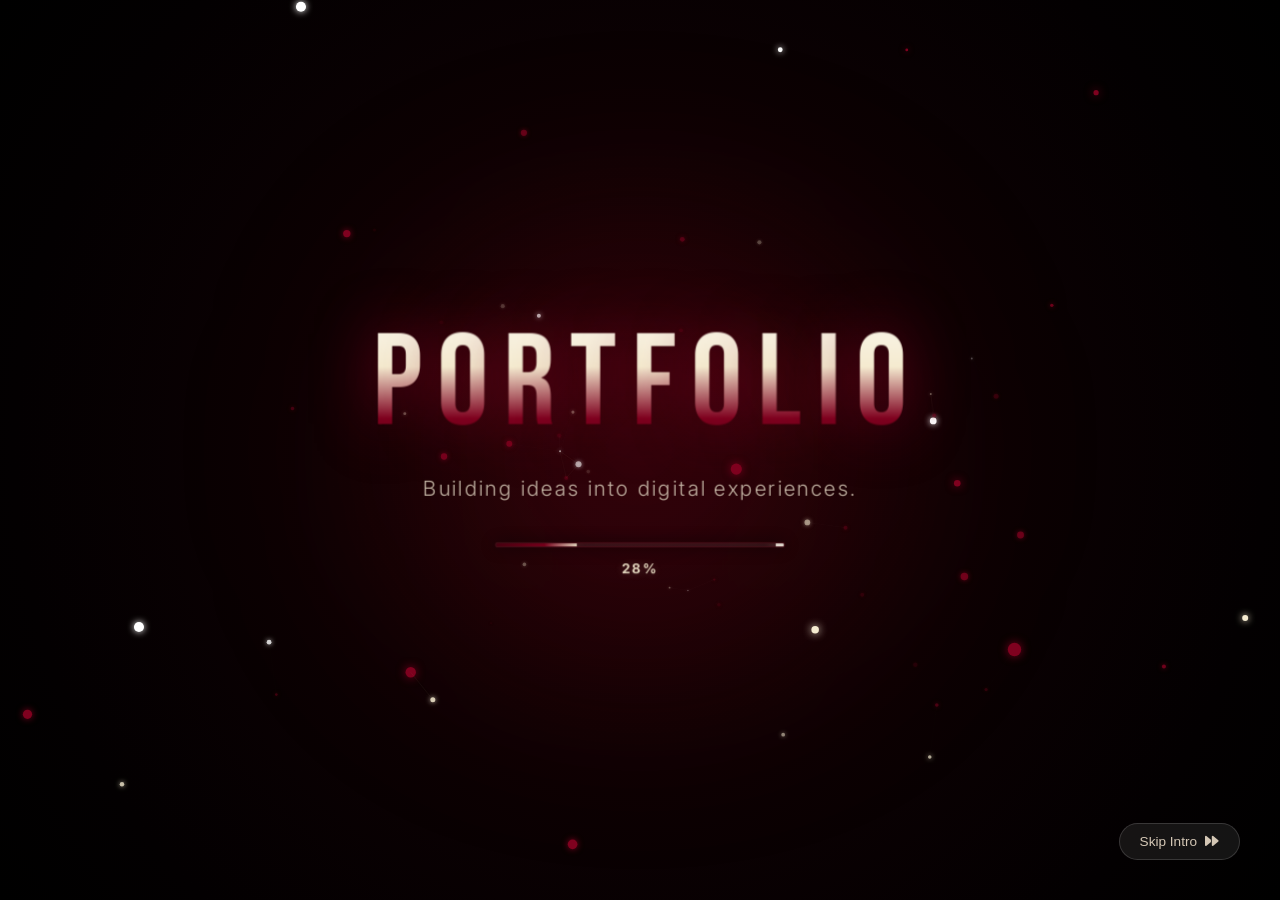
==== commit 8f326bba: "feat: implement full continuous website animations, ambient canvas, luxury cursor, and stat counters" ====
--- a/index.html
+++ b/index.html
@@ -35,6 +35,13 @@
   <link rel="stylesheet" href="css/style.css">
 </head>
 <body>
+
+  <!-- Full-Screen Interactive Ambient Background Canvas (Active across all pages) -->
+  <canvas id="ambientCanvas" class="ambient-canvas" aria-hidden="true"></canvas>
+
+  <!-- Luxury Interactive Cursor & Magnetic Glow Follower (Auto-hidden on touch) -->
+  <div class="cursor-dot" id="cursorDot" aria-hidden="true"></div>
+  <div class="cursor-glow" id="cursorGlow" aria-hidden="true"></div>
 
   <!-- ============================================================
        SECTION 1: INTRO ANIMATION
@@ -427,22 +434,27 @@
         <p class="section-subtitle">4+ Years of active disciplined execution across Indian Equities and Global Forex markets</p>
       </div>
 
-      <!-- Stat Highlights -->
+      <!-- Stat Highlights with Live Radar Beacon & Dynamic Counters -->
       <div class="market-stats-row reveal">
-        <div class="market-stat-tile">
-          <div class="stat-val">4+</div>
+        <div class="market-stat-tile card-3d">
+          <div class="stat-live-beacon" title="Active Market Operations">
+            <span class="beacon-dot"></span>
+            <span class="beacon-pulse"></span>
+            <span class="beacon-text">LIVE DISCIPLINE</span>
+          </div>
+          <div class="stat-val"><span class="stat-counter" data-target="4">4</span><span class="stat-suffix">+</span></div>
           <div class="stat-desc">Years Active Market Experience</div>
         </div>
-        <div class="market-stat-tile">
-          <div class="stat-val">2</div>
+        <div class="market-stat-tile card-3d">
+          <div class="stat-val"><span class="stat-counter" data-target="2">2</span></div>
           <div class="stat-desc">Core Domains: NSE/BSE &amp; Forex</div>
         </div>
-        <div class="market-stat-tile">
-          <div class="stat-val">1:2+</div>
+        <div class="market-stat-tile card-3d">
+          <div class="stat-val">1:<span class="stat-counter" data-target="2">2</span>+</div>
           <div class="stat-desc">Risk-to-Reward Execution</div>
         </div>
-        <div class="market-stat-tile">
-          <div class="stat-val"><i class="fas fa-brain" style="font-size: 2.2rem; color: var(--accent-red);"></i></div>
+        <div class="market-stat-tile card-3d">
+          <div class="stat-val"><i class="fas fa-brain brain-pulse-icon"></i></div>
           <div class="stat-desc">Quant &amp; Data-Driven Analytics</div>
         </div>
       </div>
@@ -808,7 +820,7 @@
       <div class="research-featured-box reveal">
         <div class="research-badge-row">
           <span class="badge-journal"><i class="fas fa-award"></i> IJIRT International Journal</span>
-          <span class="badge-impact"><i class="fas fa-star"></i> Impact Factor: 8.412</span>
+          <span class="badge-impact"><i class="fas fa-star"></i> Impact Factor: <span class="stat-counter-float" data-target="8.412" data-decimals="3">8.412</span></span>
           <span class="badge-meta">ISSN: 2349-6002</span>
           <span class="badge-meta">Volume 13, Issue 5 &bull; October 2026</span>
           <span class="badge-meta">Registration ID: 209192</span>
--- a/css/style.css
+++ b/css/style.css
@@ -4047,6 +4047,256 @@
 }
 
 /* ============================================================
+   18. FULL WEBSITE CONTINUOUS ANIMATIONS & INTERACTIVE PHYSICS
+   ============================================================ */
+
+/* Full-Screen Ambient Interactive Canvas */
+.ambient-canvas {
+  position: fixed;
+  inset: 0;
+  width: 100vw;
+  height: 100vh;
+  pointer-events: none;
+  z-index: 0;
+  opacity: 0.65;
+  transition: opacity 1.2s ease;
+}
+
+[data-theme="light"] .ambient-canvas {
+  opacity: 0.35;
+}
+
+/* Luxury Interactive Cursor & Magnetic Glow Follower */
+.cursor-dot {
+  position: fixed;
+  top: 0;
+  left: 0;
+  width: 8px;
+  height: 8px;
+  background: var(--accent-sand);
+  border-radius: 50%;
+  pointer-events: none;
+  z-index: 99999;
+  transform: translate(-50%, -50%);
+  transition: transform 0.08s ease-out, background 0.2s ease, width 0.2s ease, height 0.2s ease;
+  box-shadow: 0 0 12px rgba(245, 235, 208, 0.85);
+}
+
+.cursor-glow {
+  position: fixed;
+  top: 0;
+  left: 0;
+  width: 38px;
+  height: 38px;
+  border: 1.5px solid rgba(127, 1, 31, 0.55);
+  background: radial-gradient(circle, rgba(127, 1, 31, 0.28) 0%, rgba(245, 235, 208, 0.06) 50%, transparent 70%);
+  border-radius: 50%;
+  pointer-events: none;
+  z-index: 99998;
+  transform: translate(-50%, -50%);
+  transition: transform 0.18s cubic-bezier(0.2, 0.8, 0.4, 1), width 0.25s ease, height 0.25s ease, border-color 0.25s ease, box-shadow 0.25s ease;
+  box-shadow: 0 0 25px rgba(127, 1, 31, 0.35);
+}
+
+/* Cursor Active State when Hovering Interactive Elements */
+.cursor-glow.cursor-hover {
+  width: 64px;
+  height: 64px;
+  border-color: rgba(245, 235, 208, 0.8);
+  background: radial-gradient(circle, rgba(127, 1, 31, 0.45) 0%, rgba(245, 235, 208, 0.18) 60%, transparent 80%);
+  box-shadow: 0 0 35px rgba(127, 1, 31, 0.55);
+}
+
+.cursor-dot.cursor-hover {
+  transform: translate(-50%, -50%) scale(1.6);
+  background: #FFFFFF;
+}
+
+@media (pointer: coarse) {
+  .cursor-dot, .cursor-glow {
+    display: none !important;
+  }
+}
+
+/* Metallic Shimmering Headings */
+.section-title {
+  background: linear-gradient(90deg, #F5EBD0 0%, #FFFFFF 30%, #7F011F 65%, #F5EBD0 100%);
+  background-size: 260% auto;
+  -webkit-background-clip: text;
+  -webkit-text-fill-color: transparent;
+  animation: titleMetallicShimmer 8s linear infinite;
+}
+
+@keyframes titleMetallicShimmer {
+  0% { background-position: 0% 50%; }
+  100% { background-position: 260% 50%; }
+}
+
+/* Hero Title Pulsing Velvet Shadow */
+.hero-title-accent {
+  animation: heroAccentPulse 4s ease-in-out infinite alternate;
+}
+
+@keyframes heroAccentPulse {
+  0% {
+    filter: drop-shadow(0 0 16px rgba(127, 1, 31, 0.5));
+  }
+  100% {
+    filter: drop-shadow(0 0 38px rgba(127, 1, 31, 0.9)) drop-shadow(0 0 65px rgba(127, 1, 31, 0.45));
+  }
+}
+
+/* 3D Floating Holographic Badges around Hero Avatar */
+.badge-3d-ai {
+  animation: floatHolo1 5s ease-in-out infinite !important;
+}
+
+.badge-3d-trade {
+  animation: floatHolo2 6.2s ease-in-out infinite 0.7s !important;
+}
+
+.badge-3d-pub {
+  animation: floatHolo3 5.4s ease-in-out infinite 1.4s !important;
+}
+
+@keyframes floatHolo1 {
+  0%, 100% { transform: translateY(0) rotate(0deg); }
+  50% { transform: translateY(-11px) rotate(2deg); }
+}
+
+@keyframes floatHolo2 {
+  0%, 100% { transform: translateY(0) rotate(0deg); }
+  50% { transform: translateY(10px) rotate(-2.5deg); }
+}
+
+@keyframes floatHolo3 {
+  0%, 100% { transform: translateY(0) rotate(0deg); }
+  50% { transform: translateY(-8px) rotate(1.8deg); }
+}
+
+/* Live Market Radar Beacon Animation */
+.stat-live-beacon {
+  display: inline-flex;
+  align-items: center;
+  gap: 7px;
+  position: absolute;
+  top: 14px;
+  right: 14px;
+  font-size: 0.68rem;
+  font-weight: 800;
+  letter-spacing: 1px;
+  color: #10b981;
+  background: rgba(16, 185, 129, 0.1);
+  border: 1px solid rgba(16, 185, 129, 0.35);
+  padding: 3px 9px;
+  border-radius: 12px;
+}
+
+.beacon-dot {
+  width: 7px;
+  height: 7px;
+  border-radius: 50%;
+  background: #10b981;
+  position: relative;
+}
+
+.beacon-pulse {
+  position: absolute;
+  width: 7px;
+  height: 7px;
+  border-radius: 50%;
+  background: #10b981;
+  animation: radarRing 1.8s ease-out infinite;
+}
+
+@keyframes radarRing {
+  0% { transform: scale(1); opacity: 0.85; }
+  100% { transform: scale(3.8); opacity: 0; }
+}
+
+.brain-pulse-icon {
+  font-size: 2.2rem;
+  color: var(--accent-wine);
+  animation: brainPulse 2.8s ease-in-out infinite;
+}
+
+@keyframes brainPulse {
+  0%, 100% { transform: scale(1); filter: drop-shadow(0 0 6px rgba(127, 1, 31, 0.4)); }
+  50% { transform: scale(1.18); filter: drop-shadow(0 0 20px var(--accent-wine-glow)); color: #a31032; }
+}
+
+/* Research Featured Box Conic Border Ray */
+.research-featured-box {
+  position: relative;
+  overflow: hidden;
+}
+
+.research-featured-box::before {
+  content: '';
+  position: absolute;
+  inset: -2px;
+  border-radius: 22px;
+  background: conic-gradient(from 0deg, transparent 0%, var(--accent-wine) 20%, var(--accent-sand) 32%, transparent 45%, var(--accent-wine) 70%, transparent 100%);
+  z-index: -1;
+  animation: borderConicRotate 10s linear infinite;
+  opacity: 0.75;
+}
+
+@keyframes borderConicRotate {
+  0% { transform: rotate(0deg); }
+  100% { transform: rotate(360deg); }
+}
+
+/* Button Specular Sheen Wave */
+.btn {
+  position: relative;
+  overflow: hidden;
+  transition: transform 0.2s cubic-bezier(0.2, 0.8, 0.4, 1), box-shadow 0.25s ease, background 0.25s ease;
+}
+
+.btn::before {
+  content: '';
+  position: absolute;
+  top: 0;
+  left: -120%;
+  width: 65%;
+  height: 100%;
+  background: linear-gradient(90deg, transparent, rgba(255, 255, 255, 0.24), transparent);
+  transform: skewX(-25deg);
+  transition: left 0.65s cubic-bezier(0.2, 0.8, 0.4, 1);
+  pointer-events: none;
+}
+
+.btn:hover::before {
+  left: 140%;
+}
+
+/* 3D Staggered Entrance Physics for Scroll Reveal */
+.reveal {
+  opacity: 0;
+  transform: perspective(1000px) translateY(42px) rotateX(7deg);
+  transition: opacity 0.85s cubic-bezier(0.16, 1, 0.3, 1), transform 0.85s cubic-bezier(0.16, 1, 0.3, 1);
+  will-change: opacity, transform;
+}
+
+.reveal.visible {
+  opacity: 1;
+  transform: perspective(1000px) translateY(0) rotateX(0deg);
+}
+
+/* Sand Diamond Rotating Accent */
+.sand-diamond {
+  display: inline-block;
+  animation: diamondRotate 12s linear infinite;
+  margin: 0 4px;
+}
+
+@keyframes diamondRotate {
+  0% { transform: rotate(0deg); }
+  100% { transform: rotate(360deg); }
+}
+
+/* ============================================================
    REDUCED MOTION SUPPORT
    ============================================================ */
 @media (prefers-reduced-motion: reduce) {
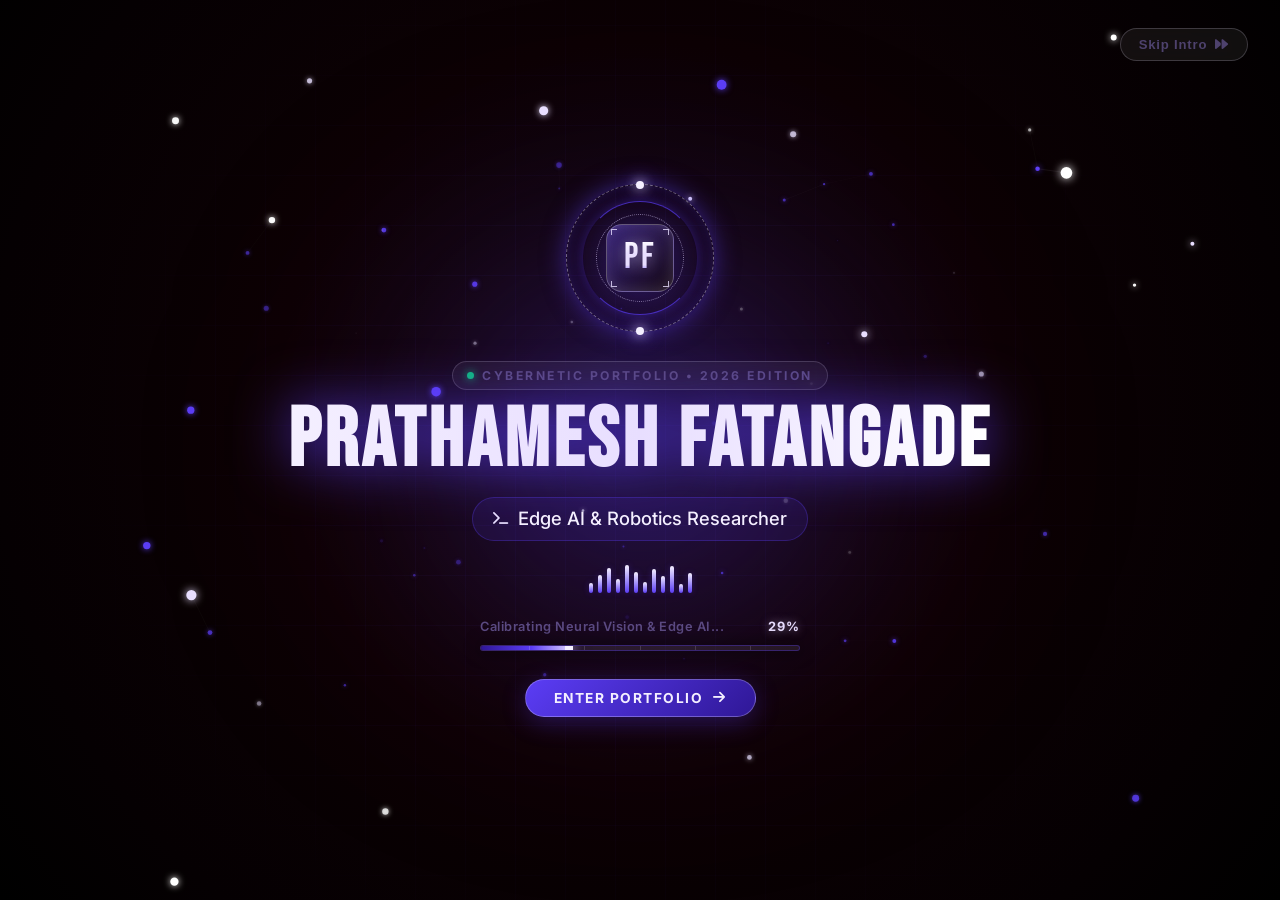
==== commit 638390cf: "Raspberry & Pale Sky redesign, new animated intro, OS theme auto-detect, PDF resume, real reviews se" ====
--- a/index.html
+++ b/index.html
@@ -33,89 +33,132 @@
 
   <!-- Stylesheet -->
   <link rel="stylesheet" href="css/style.css">
+
+  <!-- Instant Theme Initializer (Prevents FOUT flash) -->
+  <script>
+    (function() {
+      try {
+        var stored = localStorage.getItem('portfolio_theme_preference');
+        var theme = stored || (window.matchMedia('(prefers-color-scheme: dark)').matches ? 'dark' : 'light');
+        document.documentElement.setAttribute('data-theme', theme);
+      } catch(e) {}
+    })();
+  </script>
 </head>
 <body>
 
   <!-- Full-Screen Interactive Ambient Background Canvas (Active across all pages) -->
   <canvas id="ambientCanvas" class="ambient-canvas" aria-hidden="true"></canvas>
 
-  <!-- Luxury Interactive Cursor & Magnetic Glow Follower (Auto-hidden on touch) -->
-  <div class="cursor-dot" id="cursorDot" aria-hidden="true"></div>
-  <div class="cursor-glow" id="cursorGlow" aria-hidden="true"></div>
 
   <!-- ============================================================
-       SECTION 1: INTRO ANIMATION
-       Cinematic loading screen with monogram and progress bar.
+       SECTION 1: ALL-NEW CINEMATIC ANIMATED INTRO SCREEN
+       Orbital Reactor Core, Holographic Monogram, Kinetic Telemetry
        ============================================================ -->
   <div id="introScreen" class="intro-screen" role="dialog" aria-label="Intro animation">
-    <!-- Ambient cinematic lighting & lens sweep -->
-    <div class="intro-backdrop-glow"></div>
-    <div class="intro-3d-grid" aria-hidden="true"></div>
+    <!-- Atmospheric Ambient Lighting & Particle Canvas -->
+    <div class="intro-space-grid" aria-hidden="true"></div>
+    <div class="intro-nebula-glow" aria-hidden="true"></div>
     <canvas id="introParticles" class="intro-particles"></canvas>
-    <div class="intro-light-beam"></div>
-
-    <div class="intro-center">
-      <!-- Netflix-style Chromatic Light Ribbons -->
-      <div class="intro-ribbons" aria-hidden="true">
-        <span class="ribbon r-1"></span>
-        <span class="ribbon r-2"></span>
-        <span class="ribbon r-3"></span>
-        <span class="ribbon r-4"></span>
-        <span class="ribbon r-5"></span>
-        <span class="ribbon r-6"></span>
-        <span class="ribbon r-7"></span>
-      </div>
-
-      <!-- 3D Staggered Cinematic Letters for PORTFOLIO -->
-      <div class="intro-title" aria-label="PORTFOLIO">
-        <span class="intro-letter" style="--i:0">P</span>
-        <span class="intro-letter" style="--i:1">O</span>
-        <span class="intro-letter" style="--i:2">R</span>
-        <span class="intro-letter" style="--i:3">T</span>
-        <span class="intro-letter" style="--i:4">F</span>
-        <span class="intro-letter" style="--i:5">O</span>
-        <span class="intro-letter" style="--i:6">L</span>
-        <span class="intro-letter" style="--i:7">I</span>
-        <span class="intro-letter" style="--i:8">O</span>
-      </div>
-
-      <div class="intro-tagline">Building ideas into digital experiences.</div>
-
-      <!-- Glowing Futuristic Scanner with Percentage -->
-      <div class="intro-loader-wrap">
-        <div class="intro-loader">
-          <div class="loader-bar" id="loaderBar"></div>
-          <div class="loader-laser"></div>
-        </div>
-        <span class="loader-percentage" id="loaderPercent">0%</span>
+    <div class="intro-anamorphic-flare" aria-hidden="true"></div>
+
+    <!-- Skip Intro Button (Top Right corner) -->
+    <button class="skip-intro" id="skipIntro" aria-label="Skip intro animation">
+      <span>Skip Intro</span> <i class="fas fa-forward"></i>
+    </button>
+
+    <div class="intro-stage">
+      <!-- 1. Gyroscopic Orbital Reactor & Holographic Core -->
+      <div class="orbital-reactor-wrapper" aria-hidden="true">
+        <!-- Outer Glowing Energy Ring -->
+        <div class="orbital-ring orbital-outer">
+          <span class="orbit-particle p1"></span>
+          <span class="orbit-particle p2"></span>
+        </div>
+        <!-- Middle Counter-Rotating Ring with Ticks -->
+        <div class="orbital-ring orbital-middle"></div>
+        <!-- Inner Fast Accent Ring -->
+        <div class="orbital-ring orbital-inner"></div>
+
+        <!-- Center Glowing Glassmorphic Hex Core with PF Monogram -->
+        <div class="reactor-core">
+          <div class="core-pulse-energy"></div>
+          <div class="core-monogram">
+            <span class="monogram-letter">P</span>
+            <span class="monogram-letter">F</span>
+          </div>
+          <div class="core-corner tl"></div>
+          <div class="core-corner tr"></div>
+          <div class="core-corner bl"></div>
+          <div class="core-corner br"></div>
+        </div>
+      </div>
+
+      <!-- 2. Grand Cinematic Editorial Title & Kinetic Badge -->
+      <div class="intro-hero-text">
+        <div class="intro-pre-badge">
+          <span class="status-pulse-dot"></span>
+          <span>CYBERNETIC PORTFOLIO &bull; 2026 EDITION</span>
+        </div>
+        
+        <h1 class="intro-main-title">
+          <span class="title-shimmer">PRATHAMESH FATANGADE</span>
+        </h1>
+
+        <!-- Kinetic Rotating Tagline / Roles Carousel -->
+        <div class="intro-dynamic-role-wrap">
+          <i class="fas fa-terminal role-icon"></i>
+          <span class="intro-dynamic-role" id="introDynamicRole">Edge AI &amp; Robotics Researcher</span>
+        </div>
+      </div>
+
+      <!-- 3. Futuristic Kinetic Soundwave / Frequency HUD -->
+      <div class="intro-frequency-hud" aria-hidden="true">
+        <div class="freq-bar" style="--h: 35%;"></div>
+        <div class="freq-bar" style="--h: 65%;"></div>
+        <div class="freq-bar" style="--h: 90%;"></div>
+        <div class="freq-bar" style="--h: 50%;"></div>
+        <div class="freq-bar" style="--h: 100%;"></div>
+        <div class="freq-bar" style="--h: 75%;"></div>
+        <div class="freq-bar" style="--h: 40%;"></div>
+        <div class="freq-bar" style="--h: 85%;"></div>
+        <div class="freq-bar" style="--h: 60%;"></div>
+        <div class="freq-bar" style="--h: 95%;"></div>
+        <div class="freq-bar" style="--h: 30%;"></div>
+        <div class="freq-bar" style="--h: 70%;"></div>
+      </div>
+
+      <!-- 4. Segmented Quantum Energy Loader & Status Text -->
+      <div class="intro-quantum-loader-wrap">
+        <div class="loader-meta-row">
+          <span class="loader-status-text" id="loaderStatusText">Initializing Quantum Core...</span>
+          <span class="loader-percentage" id="loaderPercent">0%</span>
+        </div>
+
+        <div class="intro-quantum-loader">
+          <div class="quantum-loader-bar" id="loaderBar">
+            <div class="quantum-laser-head"></div>
+          </div>
+          <!-- Track Grid Ticks -->
+          <div class="loader-ticks" aria-hidden="true">
+            <span></span><span></span><span></span><span></span><span></span>
+          </div>
+        </div>
+      </div>
+
+      <!-- 5. Instant Interactive Enter Button -->
+      <div class="intro-enter-action">
+        <button type="button" class="intro-enter-btn" id="introEnterBtn">
+          <span>ENTER PORTFOLIO</span>
+          <i class="fas fa-arrow-right"></i>
+        </button>
       </div>
     </div>
 
-    <!-- Shockwave Ring -->
+    <!-- Shockwave Energy Ring for Milestone Pulses -->
     <div class="intro-shockwave" id="introShockwave"></div>
-
-    <button class="skip-intro" id="skipIntro" aria-label="Skip intro animation">
-      Skip Intro <i class="fas fa-forward"></i>
-    </button>
   </div>
 
-  <!-- ============================================================
-       SECTION 2: PROFILE SELECTION (Netflix-style)
-       ============================================================ -->
-  <div id="profileScreen" class="profile-screen screen-hidden" role="dialog" aria-label="Profile selection">
-    <div class="profile-3d-glow"></div>
-    <h2 class="profile-heading">Who's watching?</h2>
-    <div class="profile-container">
-      <button class="profile-card" id="profileCard" aria-label="Enter as Prathamesh">
-        <div class="profile-avatar">
-          <img src="assets/images/profile.jpg" alt="Prathamesh" class="profile-avatar-img">
-          <div class="profile-avatar-sheen"></div>
-        </div>
-        <p class="profile-name">Prathamesh</p>
-        <span class="profile-3d-badge"><i class="fas fa-play"></i> Watch Portfolio</span>
-      </button>
-    </div>
-  </div>
 
   <!-- ============================================================
        MAIN CONTENT (hidden until profile is selected)
@@ -134,24 +177,9 @@
         <li><a href="#markets" class="nav-link">Markets</a></li>
         <li><a href="#skills" class="nav-link">Skills</a></li>
         <li><a href="#certificates" class="nav-link">Certificates</a></li>
-        <li><a href="#endorsements" class="nav-link">Reviews</a></li>
-        <li><a href="#faq" class="nav-link">FAQ</a></li>
+        <li><a href="#reviews" class="nav-link">Reviews</a></li>
         <li><a href="#contact" class="nav-link">Contact</a></li>
       </ul>
-
-      <!-- Instant Spotlight Live Search Bar -->
-      <div class="nav-search-wrap">
-        <div class="nav-search-bar" id="navSearchBar">
-          <i class="fas fa-search search-icon" aria-hidden="true"></i>
-          <input type="text" id="globalSearchInput" class="nav-search-input" placeholder="Search portfolio (projects, research, skills)..." autocomplete="off" aria-label="Search portfolio">
-          <kbd class="search-key" title="Press / to focus search">/</kbd>
-          <button type="button" id="clearSearchBtn" class="clear-search-btn" aria-label="Clear search" style="display:none;">
-            <i class="fas fa-times"></i>
-          </button>
-        </div>
-        <!-- Live Instant Search Dropdown Panel -->
-        <div class="search-results-dropdown" id="searchResultsDropdown" role="listbox" aria-label="Search results" style="display: none;"></div>
-      </div>
 
       <div class="nav-actions">
         <button class="theme-toggle" id="themeToggle" aria-label="Toggle theme" title="Switch to Light Mode">
@@ -172,12 +200,6 @@
     <!-- Mobile Nav Overlay -->
     <div class="mobile-nav-overlay" id="mobileNavOverlay">
       <ul class="mobile-nav-links" id="mobileNavLinks">
-        <li style="margin-bottom: 6px;">
-          <div class="nav-search-bar" style="width: 100%;">
-            <i class="fas fa-search search-icon"></i>
-            <input type="text" id="mobileSearchInput" class="nav-search-input" placeholder="Search portfolio..." autocomplete="off">
-          </div>
-        </li>
         <li><a href="#hero" class="mobile-nav-link">Home</a></li>
         <li><a href="#about" class="mobile-nav-link">About</a></li>
         <li><a href="#research" class="mobile-nav-link">Research</a></li>
@@ -185,8 +207,7 @@
         <li><a href="#markets" class="mobile-nav-link">Markets</a></li>
         <li><a href="#skills" class="mobile-nav-link">Skills</a></li>
         <li><a href="#certificates" class="mobile-nav-link">Certificates</a></li>
-        <li><a href="#endorsements" class="mobile-nav-link">Reviews</a></li>
-        <li><a href="#faq" class="mobile-nav-link">FAQ</a></li>
+        <li><a href="#reviews" class="mobile-nav-link">Reviews</a></li>
         <li><a href="#contact" class="mobile-nav-link">Contact</a></li>
         <li>
           <button class="mobile-theme-btn" id="mobileThemeToggle" aria-label="Toggle theme">
@@ -208,17 +229,17 @@
             <span class="badge-dot"></span>
             Available for opportunities
           </p>
-          <span class="hero-badge" style="margin-bottom: 0; color: #F5EBD0; border-color: rgba(127, 1, 31, 0.55); background: rgba(127, 1, 31, 0.25);">
-            <i class="fas fa-book-open" style="color: #F5EBD0;"></i> Published Researcher <span class="sand-diamond">◆</span> IJIRT (IF 8.412)
+          <span class="hero-badge" style="margin-bottom: 0; color: #E8DEFF; border-color: rgba(91, 61, 245, 0.55); background: rgba(91, 61, 245, 0.25);">
+            <i class="fas fa-book-open" style="color: #E8DEFF;"></i> Published Researcher <span class="sand-diamond">◆</span> IJIRT (IF 8.412)
           </span>
-          <span class="hero-badge" style="margin-bottom: 0; color: #F5EBD0; border-color: rgba(245, 235, 208, 0.35); background: rgba(245, 235, 208, 0.08);">
-            <i class="fas fa-chart-line" style="color: #10b981;"></i> 4+ Years Trader <span class="sand-diamond">◆</span> Stock &amp; Forex
+          <span class="hero-badge" style="margin-bottom: 0; color: #E8DEFF; border-color: rgba(232, 222, 255, 0.35); background: rgba(232, 222, 255, 0.08);">
+            <i class="fas fa-chart-line" style="color: #10b981;"></i> 5 Years Trader <span class="sand-diamond">◆</span> Stock &amp; Forex
           </span>
         </div>
 
         <h1 class="hero-title"><span style="color: var(--accent-sand);">PRATHAMESH</span><br><span class="hero-title-accent" style="color: var(--accent-wine); text-shadow: 0 0 35px var(--accent-wine-glow);">FATANGADE</span></h1>
         <p class="hero-role">M.Sc. Computer Science (Pursuing) &bull; Software Developer &amp; Quantitative Trader</p>
-        <p class="hero-tagline">"Building ideas into digital experiences — from Edge AI robotics and published research to 4+ years of disciplined Indian equity and Forex market trading."</p>
+        <p class="hero-tagline">"Building ideas into digital experiences — from Edge AI robotics and published research to 5 years of disciplined Indian equity and Forex market trading."</p>
         <p class="hero-location">
           <i class="fas fa-map-marker-alt"></i> Maharashtra, India
         </p>
@@ -244,22 +265,22 @@
           <div class="avatar-ring"></div>
           <img src="assets/images/profile.jpg" alt="Prathamesh Fatangade" class="hero-avatar-img">
 
-          <!-- 3D Floating Holographic Badges -->
-          <div class="hero-badge-3d badge-3d-ai">
+          <!-- Floating Badges -->
+          <div class="hero-badge-floating badge-ai">
             <i class="fas fa-robot"></i>
             <div>
               <strong>Edge AI</strong>
               <span>Robotics &amp; CV</span>
             </div>
           </div>
-          <div class="hero-badge-3d badge-3d-trade">
+          <div class="hero-badge-floating badge-trade">
             <i class="fas fa-chart-line"></i>
             <div>
               <strong>4+ Years</strong>
               <span>Stock &amp; Forex</span>
             </div>
           </div>
-          <div class="hero-badge-3d badge-3d-pub">
+          <div class="hero-badge-floating badge-pub">
             <i class="fas fa-award"></i>
             <div>
               <strong>IJIRT</strong>
@@ -398,16 +419,16 @@
             </div>
             <div class="project-info">
               <h3>Personal Portfolio</h3>
-              <p>Wine Red &bull; Light Sand &bull; 3D</p>
+              <p>Raspberry &bull; Pale Sky &bull; Interactive UI</p>
             </div>
             <div class="project-expanded">
-              <h3>Luxury Editorial Developer Portfolio</h3>
-              <p>A bespoke, luxury portfolio designed in Wine Red (#7F011F) &amp; Light Sand (#F5EBD0) with live spotlight search, spring-lerped 3D card physics, dynamic resume generation, and interactive AI agent.</p>
+              <h3>Luxury Cyber Developer Portfolio</h3>
+              <p>A bespoke, luxury portfolio designed in Raspberry (#5B3DF5) &amp; Pale Sky (#E8DEFF) with clean responsive architecture, dynamic resume generation, and interactive AI agent.</p>
               <div class="project-tags">
                 <span class="tag">HTML5 / CSS3</span>
                 <span class="tag">Vanilla JS</span>
-                <span class="tag">Spotlight Search</span>
-                <span class="tag">3D Physics</span>
+                <span class="tag">Responsive UI</span>
+                <span class="tag">Interactive UI</span>
               </div>
               <div class="project-actions">
                 <button class="btn btn-sm btn-primary project-detail-btn" data-project="3">
@@ -436,7 +457,7 @@
 
       <!-- Stat Highlights with Live Radar Beacon & Dynamic Counters -->
       <div class="market-stats-row reveal">
-        <div class="market-stat-tile card-3d">
+        <div class="market-stat-tile">
           <div class="stat-live-beacon" title="Active Market Operations">
             <span class="beacon-dot"></span>
             <span class="beacon-pulse"></span>
@@ -445,15 +466,15 @@
           <div class="stat-val"><span class="stat-counter" data-target="4">4</span><span class="stat-suffix">+</span></div>
           <div class="stat-desc">Years Active Market Experience</div>
         </div>
-        <div class="market-stat-tile card-3d">
+        <div class="market-stat-tile">
           <div class="stat-val"><span class="stat-counter" data-target="2">2</span></div>
           <div class="stat-desc">Core Domains: NSE/BSE &amp; Forex</div>
         </div>
-        <div class="market-stat-tile card-3d">
+        <div class="market-stat-tile">
           <div class="stat-val">1:<span class="stat-counter" data-target="2">2</span>+</div>
           <div class="stat-desc">Risk-to-Reward Execution</div>
         </div>
-        <div class="market-stat-tile card-3d">
+        <div class="market-stat-tile">
           <div class="stat-val"><i class="fas fa-brain brain-pulse-icon"></i></div>
           <div class="stat-desc">Quant &amp; Data-Driven Analytics</div>
         </div>
@@ -551,38 +572,6 @@
             <span class="tag">1:2+ R:R</span>
             <span class="tag">Trade Journaling</span>
             <span class="tag">Psychology</span>
-          </div>
-        </div>
-
-        <!-- Quantitative & FinTech Synergy Card -->
-        <div class="market-card reveal">
-          <div class="market-card-header">
-            <div class="market-icon-box">
-              <i class="fas fa-laptop-code"></i>
-            </div>
-            <div>
-              <h3 class="market-card-title">FinTech &amp; Quantitative Synergy</h3>
-              <p class="market-card-subtitle">Computer Science Meets Market Data</p>
-            </div>
-          </div>
-          <div class="market-card-body">
-            <p style="margin-bottom: 14px;">
-              Leveraging Computer Science expertise to develop automated screening pipelines, backtesting frameworks, and quantitative trackers.
-            </p>
-            <ul class="market-points">
-              <li><i class="fas fa-check-circle"></i> Python scripts for automated historical market data retrieval</li>
-              <li><i class="fas fa-check-circle"></i> Custom technical screener filters for stock breakout setups</li>
-              <li><i class="fas fa-check-circle"></i> Quantitative analysis of drawdowns, Sharpe ratios, and win-loss metrics</li>
-              <li><i class="fas fa-check-circle"></i> Algorithmic rule-based checklists eliminating discretionary cognitive bias</li>
-            </ul>
-          </div>
-          <div class="market-tags">
-            <span class="tag">Python FinTech</span>
-            <span class="tag">Backtesting</span>
-            <span class="tag">Data Analysis</span>
-            <span class="tag">Algo Screening</span>
-            <span class="tag">Automation</span>
-          </div>
         </div>
       </div>
 
@@ -598,151 +587,275 @@
     <!-- ========== SECTION 6: SKILLS & TECHNOLOGY ========== -->
     <section id="skills" class="section">
       <div class="section-header reveal">
-        <h2 class="section-title"><i class="fas fa-code"></i> Skills &amp; Technology</h2>
-        <p class="section-subtitle">Technologies, engineering domains, and financial skills I work with</p>
-      </div>
-
-      <div class="skills-grid">
-        <!-- Programming -->
-        <div class="skill-category reveal">
-          <h3 class="skill-category-title"><i class="fas fa-terminal"></i> Programming</h3>
-          <div class="skill-items">
-            <div class="skill-item">
+        <h2 class="section-title"><i class="fas fa-microchip"></i> Skills &amp; Technology</h2>
+        <p class="section-subtitle">Core engineering disciplines, embedded systems, and financial market competencies</p>
+      </div>
+
+      <!-- Capability Summary Badges -->
+      <div class="skills-highlight-bar reveal">
+        <div class="skills-highlight-item">
+          <div class="highlight-icon"><i class="fas fa-brain"></i></div>
+          <div class="highlight-info">
+            <span class="highlight-label">Edge AI &amp; Robotics</span>
+            <span class="highlight-desc">Published CNNs on Raspberry Pi 4B &bull; IoT Telemetry</span>
+          </div>
+        </div>
+        <div class="skills-highlight-item">
+          <div class="highlight-icon"><i class="fas fa-chart-line"></i></div>
+          <div class="highlight-info">
+            <span class="highlight-label">Quantitative Markets</span>
+            <span class="highlight-desc">4+ Years Live Equities &amp; Forex &bull; 1:2+ R:R Execution</span>
+          </div>
+        </div>
+        <div class="skills-highlight-item">
+          <div class="highlight-icon"><i class="fas fa-code"></i></div>
+          <div class="highlight-info">
+            <span class="highlight-label">Software &amp; Web Stack</span>
+            <span class="highlight-desc">Python, Modern JavaScript, PHP &amp; Relational SQL</span>
+          </div>
+        </div>
+      </div>
+
+      <!-- Interactive Domain Filter Bar -->
+      <div class="skills-filter-bar reveal">
+        <button type="button" class="skill-filter-btn active" data-filter="all">
+          <i class="fas fa-th-large"></i> All Domains
+        </button>
+        <button type="button" class="skill-filter-btn" data-filter="ai-robotics">
+          <i class="fas fa-robot"></i> Edge AI &amp; Robotics
+        </button>
+        <button type="button" class="skill-filter-btn" data-filter="programming">
+          <i class="fas fa-terminal"></i> Programming
+        </button>
+        <button type="button" class="skill-filter-btn" data-filter="markets">
+          <i class="fas fa-chart-pie"></i> Financial Markets
+        </button>
+        <button type="button" class="skill-filter-btn" data-filter="web-db">
+          <i class="fas fa-layer-group"></i> Web &amp; Database
+        </button>
+        <button type="button" class="skill-filter-btn" data-filter="tools">
+          <i class="fas fa-tools"></i> Tools &amp; Ecosystem
+        </button>
+      </div>
+
+      <!-- Modern Redesigned Skills Grid -->
+      <div class="skills-showcase-grid">
+
+        <!-- Domain 1: Edge AI, Robotics & Embedded Vision -->
+        <article class="skill-showcase-card reveal" data-category="ai-robotics">
+          <div class="card-glow-edge"></div>
+          <div class="skill-card-top">
+            <div class="skill-icon-bubble ai-bubble">
+              <i class="fas fa-robot"></i>
+            </div>
+            <div class="skill-header-meta">
+              <span class="skill-card-badge"><i class="fas fa-star"></i> Featured Research</span>
+              <h3 class="skill-card-heading">Edge AI &amp; Robotics</h3>
+            </div>
+          </div>
+          <p class="skill-card-description">
+            Quantized neural networks, embedded computer vision, and closed-loop IoT sensor telemetry deployed directly onto resource-constrained embedded platforms.
+          </p>
+          <div class="skill-tags-cloud">
+            <div class="tech-pill">
+              <i class="fab fa-raspberry-pi"></i>
+              <div class="pill-text"><strong>Raspberry Pi 4B</strong><span>Hardware / Linux</span></div>
+            </div>
+            <div class="tech-pill">
+              <i class="fas fa-network-wired"></i>
+              <div class="pill-text"><strong>Edge CNNs</strong><span>Quantized Models</span></div>
+            </div>
+            <div class="tech-pill">
+              <i class="fas fa-eye"></i>
+              <div class="pill-text"><strong>OpenCV</strong><span>Computer Vision</span></div>
+            </div>
+            <div class="tech-pill">
+              <i class="fas fa-satellite-dish"></i>
+              <div class="pill-text"><strong>IoT Sensors</strong><span>DHT22 / Moisture</span></div>
+            </div>
+            <div class="tech-pill">
+              <i class="fas fa-tachometer-alt"></i>
+              <div class="pill-text"><strong>PID Control</strong><span>Closed-Loop Motor</span></div>
+            </div>
+            <div class="tech-pill">
+              <i class="fas fa-microchip"></i>
+              <div class="pill-text"><strong>Embedded Linux</strong><span>GPIO / I2C / Serial</span></div>
+            </div>
+          </div>
+        </article>
+
+        <!-- Domain 2: Programming Languages & Algorithms -->
+        <article class="skill-showcase-card reveal" data-category="programming">
+          <div class="card-glow-edge"></div>
+          <div class="skill-card-top">
+            <div class="skill-icon-bubble code-bubble">
+              <i class="fas fa-terminal"></i>
+            </div>
+            <div class="skill-header-meta">
+              <span class="skill-card-badge">Core Engineering</span>
+              <h3 class="skill-card-heading">Languages &amp; Core Systems</h3>
+            </div>
+          </div>
+          <p class="skill-card-description">
+            Strong algorithmic problem-solving, clean code design patterns, and asynchronous data transformation across scientific and production codebases.
+          </p>
+          <div class="skill-tags-cloud">
+            <div class="tech-pill">
               <i class="fab fa-python"></i>
-              <span>Python</span>
-            </div>
-            <div class="skill-item">
+              <div class="pill-text"><strong>Python 3</strong><span>NumPy &bull; Pandas</span></div>
+            </div>
+            <div class="tech-pill">
               <i class="fab fa-js-square"></i>
-              <span>JavaScript</span>
-            </div>
-            <div class="skill-item">
+              <div class="pill-text"><strong>JavaScript (ES6+)</strong><span>Modern DOM &bull; Async</span></div>
+            </div>
+            <div class="tech-pill">
+              <i class="fas fa-code"></i>
+              <div class="pill-text"><strong>C / C++</strong><span>Embedded &bull; Systems</span></div>
+            </div>
+            <div class="tech-pill">
               <i class="fab fa-php"></i>
-              <span>PHP</span>
-            </div>
-          </div>
-        </div>
-
-        <!-- Financial Markets & Trading -->
-        <div class="skill-category reveal">
-          <h3 class="skill-category-title"><i class="fas fa-chart-line"></i> Financial Markets</h3>
-          <div class="skill-items">
-            <div class="skill-item">
+              <div class="pill-text"><strong>PHP</strong><span>Server-side Scripting</span></div>
+            </div>
+            <div class="tech-pill">
+              <i class="fas fa-project-diagram"></i>
+              <div class="pill-text"><strong>Data Structures</strong><span>Complexity Analysis</span></div>
+            </div>
+            <div class="tech-pill">
+              <i class="fas fa-square-root-alt"></i>
+              <div class="pill-text"><strong>Discrete Math</strong><span>Applied Theory</span></div>
+            </div>
+          </div>
+        </article>
+
+        <!-- Domain 3: Financial Markets & Quantitative Trading -->
+        <article class="skill-showcase-card reveal" data-category="markets">
+          <div class="card-glow-edge"></div>
+          <div class="skill-card-top">
+            <div class="skill-icon-bubble finance-bubble">
+              <i class="fas fa-chart-line"></i>
+            </div>
+            <div class="skill-header-meta">
+              <span class="skill-card-badge market-badge"><i class="fas fa-shield-alt"></i> 4+ Years Live Execution</span>
+              <h3 class="skill-card-heading">Financial Markets &amp; Quant</h3>
+            </div>
+          </div>
+          <p class="skill-card-description">
+            Rigorous Price Action mechanics, Market Structure Shifts (MSS), liquidity sweeps, and mathematical position sizing with asymmetric risk profiles.
+          </p>
+          <div class="skill-tags-cloud">
+            <div class="tech-pill">
               <i class="fas fa-rupee-sign"></i>
-              <span>Indian Stock Market</span>
-            </div>
-            <div class="skill-item">
+              <div class="pill-text"><strong>Indian Equities</strong><span>NSE / BSE Breakouts</span></div>
+            </div>
+            <div class="tech-pill">
               <i class="fas fa-dollar-sign"></i>
-              <span>Forex Trading</span>
-            </div>
-            <div class="skill-item">
-              <i class="fas fa-search-dollar"></i>
-              <span>Technical Analysis</span>
-            </div>
-            <div class="skill-item">
-              <i class="fas fa-shield-alt"></i>
-              <span>Risk Management</span>
-            </div>
-            <div class="skill-item">
+              <div class="pill-text"><strong>Global Forex</strong><span>Major Currency Pairs</span></div>
+            </div>
+            <div class="tech-pill">
+              <i class="fas fa-wave-square"></i>
+              <div class="pill-text"><strong>Price Action &amp; MSS</strong><span>Market Structure</span></div>
+            </div>
+            <div class="tech-pill">
+              <i class="fas fa-magnet"></i>
+              <div class="pill-text"><strong>Liquidity Sweeps</strong><span>Order Flow Dynamics</span></div>
+            </div>
+            <div class="tech-pill">
+              <i class="fas fa-balance-scale"></i>
+              <div class="pill-text"><strong>1:2+ Risk Strategy</strong><span>Drawdown Governance</span></div>
+            </div>
+            <div class="tech-pill">
               <i class="fas fa-book"></i>
-              <span>Trade Journaling</span>
-            </div>
-          </div>
-        </div>
-
-        <!-- Frontend -->
-        <div class="skill-category reveal">
-          <h3 class="skill-category-title"><i class="fas fa-palette"></i> Frontend</h3>
-          <div class="skill-items">
-            <div class="skill-item">
+              <div class="pill-text"><strong>Trade Journaling</strong><span>Quantitative Logging</span></div>
+            </div>
+          </div>
+        </article>
+
+        <!-- Domain 4: Web Technologies & Database Systems -->
+        <article class="skill-showcase-card reveal" data-category="web-db">
+          <div class="card-glow-edge"></div>
+          <div class="skill-card-top">
+            <div class="skill-icon-bubble web-bubble">
+              <i class="fas fa-layer-group"></i>
+            </div>
+            <div class="skill-header-meta">
+              <span class="skill-card-badge">Full-Stack &amp; Data</span>
+              <h3 class="skill-card-heading">Web &amp; Database Systems</h3>
+            </div>
+          </div>
+          <p class="skill-card-description">
+            High-performance, accessible client-side interfaces backed by structured relational databases and optimized schema design.
+          </p>
+          <div class="skill-tags-cloud">
+            <div class="tech-pill">
               <i class="fab fa-html5"></i>
-              <span>HTML5</span>
-            </div>
-            <div class="skill-item">
+              <div class="pill-text"><strong>HTML5 Semantic</strong><span>WCAG Accessibility</span></div>
+            </div>
+            <div class="tech-pill">
               <i class="fab fa-css3-alt"></i>
-              <span>CSS3</span>
-            </div>
-            <div class="skill-item">
+              <div class="pill-text"><strong>Modern CSS3</strong><span>Flexbox &bull; Grid &bull; Motion</span></div>
+            </div>
+            <div class="tech-pill">
               <i class="fas fa-mobile-alt"></i>
-              <span>Responsive</span>
-            </div>
-          </div>
-        </div>
-
-        <!-- Backend -->
-        <div class="skill-category reveal">
-          <h3 class="skill-category-title"><i class="fas fa-server"></i> Backend</h3>
-          <div class="skill-items">
-            <div class="skill-item">
-              <i class="fab fa-php"></i>
-              <span>PHP</span>
-            </div>
-            <div class="skill-item">
-              <i class="fas fa-cogs"></i>
-              <span>Server-side</span>
-            </div>
-          </div>
-        </div>
-
-        <!-- Database -->
-        <div class="skill-category reveal">
-          <h3 class="skill-category-title"><i class="fas fa-database"></i> Database</h3>
-          <div class="skill-items">
-            <div class="skill-item">
+              <div class="pill-text"><strong>Responsive UI/UX</strong><span>Mobile-First Design</span></div>
+            </div>
+            <div class="tech-pill">
               <i class="fas fa-database"></i>
-              <span>MySQL</span>
-            </div>
-            <div class="skill-item">
+              <div class="pill-text"><strong>MySQL Database</strong><span>Relational Modeling</span></div>
+            </div>
+            <div class="tech-pill">
               <i class="fas fa-table"></i>
-              <span>SQL</span>
-            </div>
-          </div>
-        </div>
-
-        <!-- Tools -->
-        <div class="skill-category reveal">
-          <h3 class="skill-category-title"><i class="fas fa-wrench"></i> Tools</h3>
-          <div class="skill-items">
-            <div class="skill-item">
+              <div class="pill-text"><strong>SQL Engineering</strong><span>Queries &bull; Joins &bull; Indexes</span></div>
+            </div>
+            <div class="tech-pill">
+              <i class="fas fa-server"></i>
+              <div class="pill-text"><strong>Apache / XAMPP</strong><span>Local Web Host</span></div>
+            </div>
+          </div>
+        </article>
+
+        <!-- Domain 5: Developer Tools & Ecosystem -->
+        <article class="skill-showcase-card reveal" data-category="tools">
+          <div class="card-glow-edge"></div>
+          <div class="skill-card-top">
+            <div class="skill-icon-bubble tool-bubble">
+              <i class="fas fa-tools"></i>
+            </div>
+            <div class="skill-header-meta">
+              <span class="skill-card-badge">Workflow &amp; DevOps</span>
+              <h3 class="skill-card-heading">Tools &amp; Ecosystem</h3>
+            </div>
+          </div>
+          <p class="skill-card-description">
+            Collaborative version control, Unix CLI mastery, cloud security foundations, and publication-standard scientific research documentation.
+          </p>
+          <div class="skill-tags-cloud">
+            <div class="tech-pill">
+              <i class="fab fa-git-alt"></i>
+              <div class="pill-text"><strong>Git &amp; GitHub</strong><span>Version Control &bull; CI</span></div>
+            </div>
+            <div class="tech-pill">
               <i class="fas fa-code"></i>
-              <span>VS Code</span>
-            </div>
-            <div class="skill-item">
-              <i class="fab fa-git-alt"></i>
-              <span>Git</span>
-            </div>
-            <div class="skill-item">
-              <i class="fab fa-github"></i>
-              <span>GitHub</span>
-            </div>
-            <div class="skill-item">
-              <i class="fas fa-server"></i>
-              <span>XAMPP</span>
-            </div>
-          </div>
-        </div>
-
-        <!-- Emerging Tech & Edge AI -->
-        <div class="skill-category reveal">
-          <h3 class="skill-category-title"><i class="fas fa-rocket"></i> Emerging Tech &amp; AI</h3>
-          <div class="skill-items">
-            <div class="skill-item">
+              <div class="pill-text"><strong>VS Code</strong><span>Debugging &bull; Workspace</span></div>
+            </div>
+            <div class="tech-pill">
+              <i class="fas fa-terminal"></i>
+              <div class="pill-text"><strong>Linux &amp; Bash</strong><span>Shell Scripting &bull; CLI</span></div>
+            </div>
+            <div class="tech-pill">
+              <i class="fas fa-file-alt"></i>
+              <div class="pill-text"><strong>Research Writing</strong><span>IJIRT &bull; LaTeX &bull; Docs</span></div>
+            </div>
+            <div class="tech-pill">
+              <i class="fas fa-lock"></i>
+              <div class="pill-text"><strong>Cloud Security</strong><span>Simplilearn Certified</span></div>
+            </div>
+            <div class="tech-pill">
               <i class="fas fa-brain"></i>
-              <span>AI / ML</span>
-            </div>
-            <div class="skill-item">
-              <i class="fas fa-comments"></i>
-              <span>NLP</span>
-            </div>
-            <div class="skill-item">
-              <i class="fas fa-microchip"></i>
-              <span>Edge AI</span>
-            </div>
-            <div class="skill-item">
-              <i class="fas fa-robot"></i>
-              <span>Raspberry Pi &amp; IoT</span>
-            </div>
-          </div>
-        </div>
+              <div class="pill-text"><strong>Generative AI</strong><span>Outskill LLM Certified</span></div>
+            </div>
+          </div>
+        </article>
+
       </div>
     </section>
 
@@ -756,7 +869,7 @@
       <div class="about-container">
         <div class="about-image reveal">
           <div class="about-avatar-wrapper">
-            <img src="assets/images/profile.jpg" alt="Prathamesh Fatangade" class="about-avatar-img">
+            <img src="assets/images/about-me.jpg" alt="Prathamesh Fatangade" class="about-avatar-img">
           </div>
         </div>
 
@@ -767,7 +880,7 @@
             I'm a curious and driven Computer Science post-graduate student at <strong>MAEER's MIT Arts, Commerce and Science College, Alandi (Pune)</strong>, passionate about transforming theoretical engineering into robust, real-world digital solutions. My academic and practical work spans Edge AI, IoT-driven robotics, full-stack web applications, and data-driven systems.
           </p>
           <p class="about-bio">
-            Alongside technology, I have <strong>4+ years of active, hands-on trading experience in the Indian Stock Market (NSE/BSE) and Global Forex Markets</strong>. I apply a quantitative, disciplined approach centered on technical price action, liquidity dynamics, strict risk-to-reward ratios, and emotional mastery.
+            Alongside technology, I have <strong>5 years of active, hands-on trading experience in the Indian Stock Market (NSE/BSE) and Global Forex Markets</strong>. I apply a quantitative, disciplined approach centered on technical price action, liquidity dynamics, strict risk-to-reward ratios, and emotional mastery.
           </p>
           <p class="about-bio">
             Recently, my co-authored research paper on autonomous agricultural robotics and Edge AI was published in the <em>International Journal of Innovative Research in Technology (IJIRT)</em> with an Impact Factor of 8.412.
@@ -991,7 +1104,37 @@
       </div>
     </section>
 
-    <!-- ========== SECTION 10: CONTACT ========== -->
+    <!-- ========== SECTION 10: VISITOR REVIEWS & FEEDBACK ========== -->
+    <section id="reviews" class="section">
+      <div class="section-header reveal">
+        <h2 class="section-title"><i class="fas fa-star"></i> Reviews &amp; Recommendations</h2>
+        <p class="section-subtitle">Real feedback from visitors, collaborators &amp; peers — share your thoughts below</p>
+      </div>
+
+      <!-- Reviews Stat & Action Banner -->
+      <div class="reviews-action-banner reveal">
+        <div class="reviews-summary-stat">
+          <div class="overall-rating-score" id="overallRatingScore">5.0</div>
+          <div class="overall-rating-meta">
+            <div class="stars-row" id="summaryStarsRow">
+              <i class="fas fa-star"></i><i class="fas fa-star"></i><i class="fas fa-star"></i><i class="fas fa-star"></i><i class="fas fa-star"></i>
+            </div>
+            <span class="total-reviews-count" id="totalReviewsCount">Based on verified reviews</span>
+          </div>
+        </div>
+
+        <button type="button" class="btn btn-primary" id="openReviewModalBtn">
+          <i class="fas fa-pen"></i> Leave a Review
+        </button>
+      </div>
+
+      <!-- Dynamic Reviews Grid Container -->
+      <div class="visitor-reviews-grid reveal" id="visitorReviewsGrid">
+        <!-- Rendered dynamically by script.js with localStorage persistence -->
+      </div>
+    </section>
+
+    <!-- ========== SECTION 11: CONTACT ========== -->
     <section id="contact" class="section">
       <div class="section-header reveal">
         <h2 class="section-title"><i class="fas fa-paper-plane"></i> Let's Build Something Great</h2>
@@ -1060,120 +1203,8 @@
       </div>
     </section>
 
-    <!-- ========== SECTION 10: ACADEMIC ENDORSEMENTS & REVIEWS ========== -->
-    <section id="endorsements" class="section">
-      <div class="section-header reveal">
-        <h2 class="section-title"><i class="fas fa-quote-left"></i> Endorsements &amp; Academic Reviews</h2>
-        <p class="section-subtitle">Verified feedback from research mentors, academic guides &amp; technical peers</p>
-      </div>
-
-      <div class="endorsements-grid reveal">
-        <!-- Review 1: Research Guide -->
-        <article class="endorsement-card card-3d">
-          <div class="card-3d-glare"></div>
-          <div class="endorsement-rating">
-            <i class="fas fa-star"></i><i class="fas fa-star"></i><i class="fas fa-star"></i><i class="fas fa-star"></i><i class="fas fa-star"></i>
-            <span class="endorsement-badge">Research Guide</span>
-          </div>
-          <blockquote class="endorsement-quote">
-            "Prathamesh demonstrated extraordinary technical diligence and research acumen during the development of the Edge AI-driven agricultural robot. His published paper in IJIRT (IF 8.412) reflects rigorous methodology, seamless hardware-software integration on Raspberry Pi 4B, and deep commitment to applied computer science."
-          </blockquote>
-          <div class="endorsement-author">
-            <div class="author-avatar"><i class="fas fa-user-graduate"></i></div>
-            <div>
-              <h4 class="author-name">Dr. Vaishali Patil</h4>
-              <p class="author-role">Project Guide &amp; Research Mentor &bull; MIT ACSC Pune</p>
-            </div>
-          </div>
-        </article>
-
-        <!-- Review 2: Peer Review / Technical Evaluator -->
-        <article class="endorsement-card card-3d">
-          <div class="card-3d-glare"></div>
-          <div class="endorsement-rating">
-            <i class="fas fa-star"></i><i class="fas fa-star"></i><i class="fas fa-star"></i><i class="fas fa-star"></i><i class="fas fa-star"></i>
-            <span class="endorsement-badge">Market Strategy</span>
-          </div>
-          <blockquote class="endorsement-quote">
-            "His quantitative market framework blends deep Price Action mechanics with disciplined mathematical risk bounds. Maintaining strict 1:2+ risk-to-reward metrics over 4+ years across both volatile Indian Equities and Forex pairs demonstrates remarkable psychological poise and analytical maturity."
-          </blockquote>
-          <div class="endorsement-author">
-            <div class="author-avatar"><i class="fas fa-chart-pie"></i></div>
-            <div>
-              <h4 class="author-name">Quantitative Strategy Review</h4>
-              <p class="author-role">Technical Evaluator &bull; Indian Equities &amp; Forex Group</p>
-            </div>
-          </div>
-        </article>
-      </div>
-    </section>
-
-    <!-- ========== SECTION 11: FREQUENTLY ASKED QUESTIONS (FAQ) ========== -->
-    <section id="faq" class="section">
-      <div class="section-header reveal">
-        <h2 class="section-title"><i class="fas fa-question-circle"></i> Frequently Asked Questions</h2>
-        <p class="section-subtitle">Answers regarding research, robotics, algorithmic trading, and collaboration</p>
-      </div>
-
-      <div class="faq-container reveal">
-        <!-- FAQ 1 -->
-        <div class="faq-item card-3d">
-          <button class="faq-question" aria-expanded="false">
-            <span>What are your primary research specializations in Edge AI &amp; Robotics?</span>
-            <i class="fas fa-chevron-down faq-icon"></i>
-          </button>
-          <div class="faq-answer">
-            <p>My core research centers on deploying quantized Convolutional Neural Networks (CNNs) directly onto resource-constrained embedded systems such as the <strong>Raspberry Pi 4B</strong> for real-time inference. My published work in <em>IJIRT (IF 8.412)</em> showcases autonomous agricultural disease surveillance with closed-loop IoT sensor telemetry, bypassing the latency and connectivity constraints of cloud-only systems.</p>
-          </div>
-        </div>
-
-        <!-- FAQ 2 -->
-        <div class="faq-item card-3d">
-          <button class="faq-question" aria-expanded="false">
-            <span>What is your methodology and risk strategy in Indian Equities &amp; Forex?</span>
-            <i class="fas fa-chevron-down faq-icon"></i>
-          </button>
-          <div class="faq-answer">
-            <p>With 4+ years of live market experience across NSE/BSE and major currency pairs, I operate strictly on <strong>Price Action, Liquidity Sweeps, and Market Structure Shifts (MSS)</strong>. Every execution enforces non-negotiable 1:2 to 1:3+ Risk-to-Reward parameters, automated drawdown caps, and position sizing calibrated through custom Python backtesting routines.</p>
-          </div>
-        </div>
-
-        <!-- FAQ 3 -->
-        <div class="faq-item card-3d">
-          <button class="faq-question" aria-expanded="false">
-            <span>Where can I verify your published IJIRT research paper and credentials?</span>
-            <i class="fas fa-chevron-down faq-icon"></i>
-          </button>
-          <div class="faq-answer">
-            <p>The paper is officially indexed in the <em>International Journal of Innovative Research in Technology (IJIRT)</em>, Volume 13, Issue 5, October 2026 under Registration ID <code>209192</code> with an Impact Factor of <code>8.412</code> and ISSN <code>2349-6002</code>. The verified publication certificate and full abstract are inspectable in the <a href="#research" style="color: var(--accent-sand); text-decoration: underline;">Research section</a> of this portfolio.</p>
-          </div>
-        </div>
-
-        <!-- FAQ 4 -->
-        <div class="faq-item card-3d">
-          <button class="faq-question" aria-expanded="false">
-            <span>What degree program are you pursuing and what is your academic coursework?</span>
-            <i class="fas fa-chevron-down faq-icon"></i>
-          </button>
-          <div class="faq-answer">
-            <p>I am pursuing an <strong>M.Sc. in Computer Science</strong> at MAEER’s MIT Arts, Commerce and Science College (MIT ACSC), Alandi (D), Pune. My coursework spans Advanced Python, NoSQL Databases, Web Technologies, Discrete Mathematics, Research Methodology, and Cloud Security.</p>
-          </div>
-        </div>
-
-        <!-- FAQ 5 -->
-        <div class="faq-item card-3d">
-          <button class="faq-question" aria-expanded="false">
-            <span>How can I reach out for research collaboration, consulting, or technical roles?</span>
-            <i class="fas fa-chevron-down faq-icon"></i>
-          </button>
-          <div class="faq-answer">
-            <p>You can send a message directly through the <a href="#contact" style="color: var(--accent-sand); text-decoration: underline;">Contact Form</a>, email me directly at <a href="mailto:fatangadeprathamesh@gmail.com" style="color: var(--accent-sand); text-decoration: underline;">fatangadeprathamesh@gmail.com</a>, or explore repositories and submit issues on <a href="https://github.com/fatangadeprathamesh-svg" target="_blank" rel="noopener noreferrer" style="color: var(--accent-sand); text-decoration: underline;">GitHub</a>.</p>
-          </div>
-        </div>
-      </div>
-    </section>
-
-    <!-- ========== SECTION 12: CINEMATIC ENDING ========== -->
+
+    <!-- ========== SECTION 11: CINEMATIC ENDING ========== -->
     <section id="ending" class="ending">
       <div class="ending-glow"></div>
       <div class="ending-content reveal">
@@ -1212,6 +1243,87 @@
     </div>
   </div>
 
+  <!-- ========== VISITOR REVIEW MODAL ========== -->
+  <div id="reviewModal" class="modal" role="dialog" aria-hidden="true" aria-modal="true" aria-labelledby="reviewModalHeading">
+    <div class="modal-backdrop" id="reviewModalBackdrop"></div>
+    <div class="modal-content review-modal-content">
+      <button class="modal-close" id="reviewModalClose" aria-label="Close review modal">&times;</button>
+      
+      <div class="review-modal-header">
+        <div class="review-modal-icon"><i class="fas fa-star"></i></div>
+        <div>
+          <h3 id="reviewModalHeading" class="review-modal-title">Leave a Review</h3>
+          <p class="review-modal-subtitle">Share your feedback, recommendation, or experience with Prathamesh.</p>
+        </div>
+      </div>
+
+      <form id="visitorReviewForm" class="review-form" novalidate>
+        <!-- Star Rating Picker -->
+        <div class="review-form-group">
+          <label class="review-form-label">Rating <span class="required">*</span></label>
+          <div class="interactive-star-rating" id="reviewStarPicker" role="radiogroup" aria-label="Rating from 1 to 5 stars">
+            <button type="button" class="star-btn" data-value="1" aria-label="1 star"><i class="fas fa-star"></i></button>
+            <button type="button" class="star-btn" data-value="2" aria-label="2 stars"><i class="fas fa-star"></i></button>
+            <button type="button" class="star-btn" data-value="3" aria-label="3 stars"><i class="fas fa-star"></i></button>
+            <button type="button" class="star-btn" data-value="4" aria-label="4 stars"><i class="fas fa-star"></i></button>
+            <button type="button" class="star-btn active" data-value="5" aria-label="5 stars"><i class="fas fa-star"></i></button>
+          </div>
+          <span class="star-rating-hint" id="selectedRatingText">5.0 - Outstanding</span>
+          <input type="hidden" id="reviewRatingInput" value="5">
+        </div>
+
+        <div class="review-form-row">
+          <!-- Name Input -->
+          <div class="review-form-group">
+            <label for="reviewAuthorName" class="review-form-label">Your Name <span class="required">*</span></label>
+            <input type="text" id="reviewAuthorName" class="review-input" placeholder="e.g. Alex Morgan" required autocomplete="name">
+            <p class="form-error" id="reviewNameError" style="display:none;">Please enter your name.</p>
+          </div>
+
+          <!-- Role / Affiliation Input -->
+          <div class="review-form-group">
+            <label for="reviewAuthorRole" class="review-form-label">Role or Company <span class="required">*</span></label>
+            <input type="text" id="reviewAuthorRole" class="review-input" placeholder="e.g. Tech Lead @ FinTech / Student / Recruiter" required>
+            <p class="form-error" id="reviewRoleError" style="display:none;">Please specify your role or organization.</p>
+          </div>
+        </div>
+
+        <!-- Domain / Context Selection -->
+        <div class="review-form-group">
+          <label for="reviewCategory" class="review-form-label">Category / Area of Interaction</label>
+          <select id="reviewCategory" class="review-input review-select">
+            <option value="General & Portfolio" selected>General &amp; Portfolio Experience</option>
+            <option value="Edge AI & Robotics">Edge AI &amp; Robotics Research</option>
+            <option value="Quantitative Trading & Markets">Quantitative Trading &amp; Financial Markets</option>
+            <option value="Full-Stack Web Engineering">Full-Stack Web Engineering</option>
+            <option value="Peer & Academic Collaboration">Peer &amp; Academic Collaboration</option>
+          </select>
+        </div>
+
+        <!-- Review Comment -->
+        <div class="review-form-group">
+          <label for="reviewCommentText" class="review-form-label">Your Review &amp; Feedback <span class="required">*</span></label>
+          <textarea id="reviewCommentText" class="review-input review-textarea" rows="4" placeholder="Write your genuine feedback, impression, or recommendation..." required></textarea>
+          <p class="form-error" id="reviewCommentError" style="display:none;">Please write a short review (at least 10 characters).</p>
+        </div>
+
+        <!-- Success Alert Message (Hidden initially) -->
+        <div class="review-alert-success" id="reviewSuccessAlert" style="display:none;" role="status">
+          <i class="fas fa-check-circle"></i>
+          <span>Thank you! Your review has been submitted and published to the portfolio.</span>
+        </div>
+
+        <!-- Modal Actions -->
+        <div class="review-modal-actions">
+          <button type="button" class="btn btn-outline" id="reviewModalCancelBtn">Cancel</button>
+          <button type="submit" class="btn btn-primary" id="reviewSubmitBtn">
+            <i class="fas fa-paper-plane"></i> Publish Review
+          </button>
+        </div>
+      </form>
+    </div>
+  </div>
+
   <!-- ========== BACK TO TOP BUTTON ========== -->
   <button class="back-to-top" id="backToTop" aria-label="Back to top" title="Back to top">
     <i class="fas fa-chevron-up"></i>
--- a/css/style.css
+++ b/css/style.css
@@ -5,42 +5,42 @@
 
 /* ---------- CSS VARIABLES & DESIGN SYSTEM ---------- */
 :root {
-  /* Color Palette - Default: Dark Mode (Luxury Editorial: Wine Red #7F011F & Light Sand #F5EBD0) */
-  --bg-dark: #0c080a;
-  --bg-card: #150e12;
-  --bg-card-hover: #1f141a;
+  /* Color Palette - Default: Dark Mode (Luxury Editorial: Raspberry #5B3DF5 & Pale Sky #E8DEFF) */
+  --bg-dark: #080612;
+  --bg-card: #120D22;
+  --bg-card-hover: #1A1430;
   --bg-overlay: rgba(12, 8, 10, 0.88);
   --bg-overlay-solid: rgba(12, 8, 10, 0.98);
   --bg-nav: rgba(12, 8, 10, 0.88);
   --bg-nav-scrolled: rgba(12, 8, 10, 0.98);
   --bg-input: rgba(21, 14, 18, 0.85);
 
-  /* Primary Wine Red Brand HEX: #7F011F */
-  --accent-red: #7F011F;
-  --accent-wine: #7F011F;
-  --accent-wine-hover: #9c0e30;
-  --accent-wine-dark: #4d0012;
-  --accent-red-hover: #9c0e30;
-  --accent-burgundy: #520014;
-  --accent-red-glow: rgba(127, 1, 31, 0.55);
-  --accent-wine-glow: rgba(127, 1, 31, 0.55);
-
-  /* Complementary Light Sand Accent HEX: #F5EBD0 */
-  --accent-sand: #F5EBD0;
-  --accent-sand-light: #FAF5E8;
-  --accent-sand-muted: #D4C7B5;
-  --accent-sand-subtle: rgba(245, 235, 208, 0.14);
-  --accent-sand-glow: rgba(245, 235, 208, 0.3);
+  /* Primary Raspberry Brand HEX: #5B3DF5 */
+  --accent-red: #5B3DF5;
+  --accent-wine: #5B3DF5;
+  --accent-wine-hover: #4524EA;
+  --accent-wine-dark: #2F1796;
+  --accent-red-hover: #4524EA;
+  --accent-burgundy: #381DA8;
+  --accent-red-glow: rgba(91, 61, 245, 0.55);
+  --accent-wine-glow: rgba(91, 61, 245, 0.55);
+
+  /* Complementary Pale Sky Accent HEX: #E8DEFF */
+  --accent-sand: #E8DEFF;
+  --accent-sand-light: #F4EFFF;
+  --accent-sand-muted: #C7B8E8;
+  --accent-sand-subtle: rgba(232, 222, 255, 0.14);
+  --accent-sand-glow: rgba(232, 222, 255, 0.3);
 
   /* Typography Colors */
-  --text-primary: #FAF5E8;         /* Light Sand Tint for crisp editorial contrast */
-  --text-secondary: #D4C7B5;       /* Warm Sand Muted */
-  --text-muted: #968878;
-
-  --border-subtle: rgba(245, 235, 208, 0.14);
-  --border-focus: #7F011F;
-  --border-wine: rgba(127, 1, 31, 0.6);
-  --border-sand: rgba(245, 235, 208, 0.35);
+  --text-primary: #F4EFFF;         /* Pale Sky Tint for crisp editorial contrast */
+  --text-secondary: #C7B8E8;       /* Warm Sand Muted */
+  --text-muted: #8F82AB;
+
+  --border-subtle: rgba(232, 222, 255, 0.14);
+  --border-focus: #5B3DF5;
+  --border-wine: rgba(91, 61, 245, 0.6);
+  --border-sand: rgba(232, 222, 255, 0.35);
 
   --shadow-card: rgba(0, 0, 0, 0.65);
   --shadow-card-hover: rgba(0, 0, 0, 0.88);
@@ -55,43 +55,43 @@
   --trans-slow: 0.7s cubic-bezier(0.16, 1, 0.3, 1);
 }
 
-/* Light Theme Variables (Light Sand Foundation with Wine Red Accents) */
+/* Light Theme Variables (Pale Sky Foundation with Raspberry Accents) */
 [data-theme="light"] {
-  --bg-dark: #F8F4EA;              /* Light Sand Parchment Background */
+  --bg-dark: #F7F4FD;              /* Pale Sky Parchment Background */
   --bg-card: #FFFFFF;
-  --bg-card-hover: #F2EADA;
+  --bg-card-hover: #ECE4FB;
   --bg-overlay: rgba(248, 244, 234, 0.9);
   --bg-overlay-solid: rgba(248, 244, 234, 0.98);
   --bg-nav: rgba(248, 244, 234, 0.92);
   --bg-nav-scrolled: rgba(248, 244, 234, 0.98);
   --bg-input: #FFFFFF;
 
-  --accent-red: #7F011F;           /* Wine Red */
-  --accent-wine: #7F011F;
-  --accent-wine-hover: #630018;
+  --accent-red: #5B3DF5;           /* Raspberry */
+  --accent-wine: #5B3DF5;
+  --accent-wine-hover: #4524EA;
   --accent-wine-dark: #40000f;
-  --accent-red-hover: #630018;
-  --accent-burgundy: #7F011F;
-  --accent-red-glow: rgba(127, 1, 31, 0.3);
-  --accent-wine-glow: rgba(127, 1, 31, 0.3);
-
-  --accent-sand: #F5EBD0;
-  --accent-sand-light: #FAF5E8;
-  --accent-sand-muted: #8A725D;
-  --accent-sand-subtle: rgba(127, 1, 31, 0.08);
-  --accent-sand-glow: rgba(245, 235, 208, 0.5);
-
-  --text-primary: #23070E;         /* Deep Wine Espresso */
-  --text-secondary: #5C3843;
-  --text-muted: #8A6872;
-
-  --border-subtle: rgba(127, 1, 31, 0.15);
-  --border-focus: #7F011F;
-  --border-wine: rgba(127, 1, 31, 0.4);
-  --border-sand: rgba(127, 1, 31, 0.25);
-
-  --shadow-card: rgba(127, 1, 31, 0.08);
-  --shadow-card-hover: rgba(127, 1, 31, 0.16);
+  --accent-red-hover: #4524EA;
+  --accent-burgundy: #5B3DF5;
+  --accent-red-glow: rgba(91, 61, 245, 0.3);
+  --accent-wine-glow: rgba(91, 61, 245, 0.3);
+
+  --accent-sand: #E8DEFF;
+  --accent-sand-light: #F4EFFF;
+  --accent-sand-muted: #5B4A82;
+  --accent-sand-subtle: rgba(91, 61, 245, 0.08);
+  --accent-sand-glow: rgba(232, 222, 255, 0.5);
+
+  --text-primary: #150F2C;         /* Deep Wine Espresso */
+  --text-secondary: #4E426D;
+  --text-muted: #796C99;
+
+  --border-subtle: rgba(91, 61, 245, 0.15);
+  --border-focus: #5B3DF5;
+  --border-wine: rgba(91, 61, 245, 0.4);
+  --border-sand: rgba(91, 61, 245, 0.25);
+
+  --shadow-card: rgba(91, 61, 245, 0.08);
+  --shadow-card-hover: rgba(91, 61, 245, 0.16);
 }
 
 /* ---------- RESET & BASE ---------- */
@@ -166,7 +166,7 @@
 .btn-primary:hover {
   background: var(--accent-red-hover);
   transform: translateY(-2px);
-  box-shadow: 0 6px 24px rgba(127, 1, 31, 0.6);
+  box-shadow: 0 6px 24px rgba(91, 61, 245, 0.6);
 }
 
 .btn-secondary {
@@ -201,28 +201,29 @@
 }
 
 /* ============================================================
-   SECTION 1: CINEMATIC INTRO SCREEN
-   ============================================================ */
-/* ============================================================
-   SECTION 1: CINEMATIC INTRO SCREEN (Netflix-Style "PORTFOLIO")
+   SECTION 1: ALL-NEW CINEMATIC ANIMATED INTRO SCREEN
+   Orbital Gyro Reactor, Holographic Monogram, Kinetic Telemetry
    ============================================================ */
 .intro-screen {
   position: fixed;
   inset: 0;
   z-index: 10000;
-  background: radial-gradient(circle at center, #180204 0%, #0d0103 40%, #030001 80%, #000000 100%);
+  background: radial-gradient(circle at 50% 45%, #0E0920 0%, #0c0104 45%, #050002 80%, #000000 100%);
   display: flex;
   flex-direction: column;
   justify-content: center;
   align-items: center;
   overflow: hidden;
-  transition: opacity 0.8s ease, visibility 0.8s ease, transform 0.8s cubic-bezier(0.7, 0, 0.3, 1), filter 0.8s ease;
+  transition: opacity 0.85s cubic-bezier(0.16, 1, 0.3, 1),
+              visibility 0.85s cubic-bezier(0.16, 1, 0.3, 1),
+              transform 0.85s cubic-bezier(0.7, 0, 0.3, 1),
+              filter 0.85s ease;
 }
 
 .intro-screen.zoom-exit {
   opacity: 0;
-  transform: scale(2.2);
-  filter: blur(25px);
+  transform: scale(1.85);
+  filter: blur(28px);
   pointer-events: none;
 }
 
@@ -232,43 +233,58 @@
   pointer-events: none;
 }
 
-/* Center atmospheric ambient red glow */
-.intro-backdrop-glow {
+/* Perspective Cyber Grid on Floor/Ceiling */
+.intro-space-grid {
   position: absolute;
-  width: 700px;
-  height: 500px;
+  inset: 0;
+  background-image: 
+    linear-gradient(rgba(91, 61, 245, 0.08) 1px, transparent 1px),
+    linear-gradient(90deg, rgba(91, 61, 245, 0.08) 1px, transparent 1px);
+  background-size: 50px 50px;
+  background-position: center center;
+  pointer-events: none;
+  opacity: 0.65;
+  mask-image: radial-gradient(circle at center, black 30%, transparent 75%);
+  -webkit-mask-image: radial-gradient(circle at center, black 30%, transparent 75%);
+}
+
+/* Atmospheric Nebula Glow */
+.intro-nebula-glow {
+  position: absolute;
+  width: 750px;
+  height: 520px;
   border-radius: 50%;
-  background: radial-gradient(circle, rgba(127, 1, 31, 0.35) 0%, rgba(131, 16, 16, 0.15) 50%, transparent 75%);
-  filter: blur(90px);
+  background: radial-gradient(circle, rgba(91, 61, 245, 0.38) 0%, rgba(77, 0, 18, 0.18) 50%, transparent 75%);
+  filter: blur(100px);
   pointer-events: none;
-  animation: introBackdropPulse 3s ease-in-out infinite alternate;
-}
-
-@keyframes introBackdropPulse {
-  0% { transform: scale(0.85); opacity: 0.5; }
+  animation: introNebulaPulse 4s ease-in-out infinite alternate;
+}
+
+@keyframes introNebulaPulse {
+  0% { transform: scale(0.88); opacity: 0.55; }
   100% { transform: scale(1.15); opacity: 0.95; }
 }
 
-/* Horizontal anamorphic lens flare sweep */
-.intro-light-beam {
+/* Anamorphic Lens Flare Beam */
+.intro-anamorphic-flare {
   position: absolute;
-  top: 50%;
+  top: 48%;
   left: -50%;
   width: 200%;
-  height: 3px;
-  background: linear-gradient(90deg, transparent 0%, rgba(127, 1, 31, 0.3) 30%, #ffffff 50%, rgba(127, 1, 31, 0.3) 70%, transparent 100%);
-  transform: translateY(-50%) rotate(-3deg);
+  height: 2px;
+  background: linear-gradient(90deg, transparent 0%, rgba(91, 61, 245, 0.4) 30%, #F4EFFF 50%, rgba(91, 61, 245, 0.4) 70%, transparent 100%);
+  transform: translateY(-50%) rotate(-1.5deg);
   opacity: 0;
   pointer-events: none;
-  filter: blur(1px) drop-shadow(0 0 15px var(--accent-red));
-  animation: lensBeamSweep 3.0s cubic-bezier(0.2, 0.8, 0.2, 1) forwards 0.2s;
-}
-
-@keyframes lensBeamSweep {
-  0% { opacity: 0; transform: translateY(-50%) rotate(-3deg) scaleX(0.2); }
-  35% { opacity: 0.9; transform: translateY(-50%) rotate(0deg) scaleX(1); }
-  85% { opacity: 0.4; }
-  100% { opacity: 0; transform: translateY(-50%) rotate(2deg) scaleX(1.3); }
+  filter: drop-shadow(0 0 12px var(--accent-wine));
+  animation: anamorphicSweep 3.2s cubic-bezier(0.2, 0.8, 0.2, 1) forwards 0.4s;
+}
+
+@keyframes anamorphicSweep {
+  0% { opacity: 0; transform: translateY(-50%) scaleX(0.15) rotate(-1.5deg); }
+  35% { opacity: 0.85; transform: translateY(-50%) scaleX(1) rotate(0deg); }
+  85% { opacity: 0.35; }
+  100% { opacity: 0; transform: translateY(-50%) scaleX(1.3) rotate(1deg); }
 }
 
 .intro-particles {
@@ -280,183 +296,349 @@
   z-index: 1;
 }
 
-/* 3D Perspective Horizon Grid */
-.intro-3d-grid {
-  position: absolute;
-  bottom: -40%;
-  left: -50%;
-  width: 200%;
-  height: 100%;
-  background-image: 
-    linear-gradient(rgba(127, 1, 31, 0.15) 1px, transparent 1px),
-    linear-gradient(90deg, rgba(127, 1, 31, 0.15) 1px, transparent 1px);
-  background-size: 50px 50px;
-  transform: perspective(500px) rotateX(75deg);
-  transform-origin: center bottom;
-  mask-image: radial-gradient(ellipse at 50% 0%, black 20%, transparent 75%);
-  -webkit-mask-image: radial-gradient(ellipse at 50% 0%, black 20%, transparent 75%);
-  pointer-events: none;
-  z-index: 0;
-  animation: introGridScroll 20s linear infinite;
-}
-
-@keyframes introGridScroll {
-  0% { background-position: 0 0; }
-  100% { background-position: 0 500px; }
-}
-
-.intro-center {
+/* Center Stage Content */
+.intro-stage {
   text-align: center;
-  max-width: 900px;
+  max-width: 850px;
+  width: 90%;
   padding: 20px;
   position: relative;
   z-index: 2;
-  transform-style: preserve-3d;
-  transition: transform 0.12s ease-out;
-}
-
-/* Vertical chromatic ribbons behind text (Netflix signature) */
-.intro-ribbons {
+  display: flex;
+  flex-direction: column;
+  align-items: center;
+  gap: 22px;
+}
+
+/* ============================================================
+   1. GYROSCOPIC ORBITAL REACTOR & PF MONOGRAM
+   ============================================================ */
+.orbital-reactor-wrapper {
+  position: relative;
+  width: 150px;
+  height: 150px;
+  display: flex;
+  align-items: center;
+  justify-content: center;
+  margin-bottom: 6px;
+}
+
+.orbital-ring {
   position: absolute;
-  inset: 0;
-  display: flex;
+  border-radius: 50%;
+  pointer-events: none;
+}
+
+.orbital-outer {
+  width: 148px;
+  height: 148px;
+  border: 1.5px dashed rgba(232, 222, 255, 0.45);
+  box-shadow: 0 0 24px rgba(91, 61, 245, 0.5), inset 0 0 16px rgba(91, 61, 245, 0.25);
+  animation: orbitRotateCW 18s linear infinite;
+}
+
+.orbit-particle {
+  position: absolute;
+  width: 8px;
+  height: 8px;
+  border-radius: 50%;
+  background: var(--accent-sand-light);
+  box-shadow: 0 0 12px var(--accent-sand), 0 0 20px var(--accent-wine);
+}
+
+.orbit-particle.p1 {
+  top: -4px;
+  left: 50%;
+  transform: translateX(-50%);
+}
+
+.orbit-particle.p2 {
+  bottom: -4px;
+  left: 50%;
+  transform: translateX(-50%);
+}
+
+.orbital-middle {
+  width: 114px;
+  height: 114px;
+  border: 1.5px solid rgba(91, 61, 245, 0.7);
+  border-left-color: transparent;
+  border-right-color: transparent;
+  animation: orbitRotateCCW 9s linear infinite;
+  box-shadow: 0 0 14px rgba(91, 61, 245, 0.4);
+}
+
+.orbital-inner {
+  width: 88px;
+  height: 88px;
+  border: 1px dotted rgba(232, 222, 255, 0.55);
+  animation: orbitRotateCW 5s linear infinite;
+}
+
+@keyframes orbitRotateCW {
+  from { transform: rotate(0deg); }
+  to { transform: rotate(360deg); }
+}
+
+@keyframes orbitRotateCCW {
+  from { transform: rotate(0deg); }
+  to { transform: rotate(-360deg); }
+}
+
+/* Glowing Hex Core with PF Monogram */
+.reactor-core {
+  width: 68px;
+  height: 68px;
+  border-radius: 16px;
+  background: linear-gradient(135deg, rgba(91, 61, 245, 0.4) 0%, rgba(20, 8, 14, 0.85) 100%);
+  border: 1px solid rgba(232, 222, 255, 0.35);
+  backdrop-filter: blur(14px);
+  -webkit-backdrop-filter: blur(14px);
+  display: flex;
+  align-items: center;
   justify-content: center;
-  align-items: center;
-  gap: 30px;
-  pointer-events: none;
-  z-index: -1;
-  opacity: 0.6;
-}
-
-.intro-ribbons .ribbon {
-  display: block;
-  width: 12px;
-  height: 0%;
-  border-radius: 6px;
-  filter: blur(12px);
-  animation: ribbonShoot 2.4s cubic-bezier(0.16, 1, 0.3, 1) forwards;
-}
-
-.r-1 { background: #4D0012; animation-delay: 0.35s; }
-.r-2 { background: var(--accent-wine); animation-delay: 0.55s; }
-.r-3 { background: #F5EBD0; animation-delay: 0.75s; }
-.r-4 { background: #FAF5E8; animation-delay: 0.95s; width: 6px; }
-.r-5 { background: #F5EBD0; animation-delay: 1.15s; }
-.r-6 { background: var(--accent-wine); animation-delay: 1.35s; }
-.r-7 { background: #4D0012; animation-delay: 1.55s; }
-
-@keyframes ribbonShoot {
-  0% { height: 0%; opacity: 0; }
-  40% { height: 180px; opacity: 0.8; }
-  80% { height: 120px; opacity: 0.5; }
-  100% { height: 0%; opacity: 0; }
-}
-
-/* 3D Staggered Cinematic Letters */
-.intro-title {
-  display: flex;
-  justify-content: center;
-  align-items: center;
-  gap: clamp(4px, 1.2vw, 14px);
-  perspective: 1000px;
-  user-select: none;
-}
-
-.intro-letter {
+  position: relative;
+  box-shadow: 0 0 35px var(--accent-wine-glow), inset 0 0 16px rgba(232, 222, 255, 0.2);
+  z-index: 3;
+}
+
+.core-pulse-energy {
+  position: absolute;
+  inset: -10px;
+  border-radius: 20px;
+  border: 1px solid var(--accent-wine);
+  opacity: 0;
+  animation: coreEnergyPulse 2.4s ease-out infinite;
+}
+
+@keyframes coreEnergyPulse {
+  0% { transform: scale(0.9); opacity: 0.85; filter: drop-shadow(0 0 10px var(--accent-wine)); }
+  100% { transform: scale(1.45); opacity: 0; filter: drop-shadow(0 0 25px transparent); }
+}
+
+.core-monogram {
+  display: flex;
+  align-items: center;
+  gap: 1px;
   font-family: var(--font-display);
-  font-size: clamp(3.2rem, 12vw, 7.8rem);
+  font-size: 2.3rem;
+  letter-spacing: 2px;
   line-height: 1;
-  display: inline-block;
-  background: linear-gradient(180deg, #FAF5E8 0%, #F5EBD0 35%, var(--accent-wine) 75%, #4D0012 100%);
+}
+
+.monogram-letter {
+  background: linear-gradient(180deg, #FFFFFF 0%, #E8DEFF 40%, var(--accent-sand) 70%, var(--accent-wine) 100%);
   -webkit-background-clip: text;
   -webkit-text-fill-color: transparent;
+  filter: drop-shadow(0 0 8px rgba(232, 222, 255, 0.6));
+}
+
+/* Corner HUD Brackets */
+.core-corner {
+  position: absolute;
+  width: 6px;
+  height: 6px;
+  border-color: var(--accent-sand);
+  border-style: solid;
+  opacity: 0.8;
+}
+.core-corner.tl { top: 4px; left: 4px; border-width: 1.5px 0 0 1.5px; }
+.core-corner.tr { top: 4px; right: 4px; border-width: 1.5px 1.5px 0 0; }
+.core-corner.bl { bottom: 4px; left: 4px; border-width: 0 0 1.5px 1.5px; }
+.core-corner.br { bottom: 4px; right: 4px; border-width: 0 1.5px 1.5px 0; }
+
+/* ============================================================
+   2. GRAND CINEMATIC EDITORIAL TITLE
+   ============================================================ */
+.intro-hero-text {
+  display: flex;
+  flex-direction: column;
+  align-items: center;
+  gap: 10px;
+}
+
+.intro-pre-badge {
+  display: inline-flex;
+  align-items: center;
+  gap: 8px;
+  font-size: 0.76rem;
+  font-weight: 700;
+  letter-spacing: 2.5px;
+  text-transform: uppercase;
+  color: var(--accent-sand-muted);
+  background: rgba(232, 222, 255, 0.06);
+  border: 1px solid rgba(232, 222, 255, 0.18);
+  padding: 4px 14px;
+  border-radius: 20px;
+  backdrop-filter: blur(8px);
+  animation: introFadeDown 0.8s ease forwards 0.2s;
   opacity: 0;
-  transform: perspective(800px) translateZ(450px) rotateX(45deg) scale(2.4);
-  filter: blur(24px);
-  animation: letterCinematicSlam 0.95s cubic-bezier(0.16, 1, 0.3, 1) forwards,
-             letterIdleBreathing 2.5s ease-in-out infinite alternate 2.0s;
-  animation-delay: calc(var(--i) * 0.11s + 0.3s), calc(var(--i) * 0.11s + 2.0s);
-}
-
-@keyframes letterCinematicSlam {
-  0% {
-    opacity: 0;
-    transform: perspective(800px) translateZ(450px) rotateX(45deg) scale(2.4);
-    filter: blur(24px);
-  }
-  65% {
-    opacity: 1;
-    transform: perspective(800px) translateZ(-35px) rotateX(-6deg) scale(0.95);
-    filter: blur(0);
-  }
-  100% {
-    opacity: 1;
-    transform: perspective(800px) translateZ(0) rotateX(0deg) scale(1);
-    filter: drop-shadow(0 0 28px rgba(127, 1, 31, 0.85));
-  }
-}
-
-@keyframes letterIdleBreathing {
-  0% {
-    filter: drop-shadow(0 0 20px rgba(127, 1, 31, 0.6));
-    transform: scale(1);
-  }
-  100% {
-    filter: drop-shadow(0 0 45px rgba(127, 1, 31, 1));
-    transform: scale(1.03);
-  }
-}
-
-.intro-tagline {
+}
+
+.status-pulse-dot {
+  width: 7px;
+  height: 7px;
+  border-radius: 50%;
+  background: #10b981;
+  box-shadow: 0 0 8px #10b981;
+  animation: pulseDotGreen 1.6s ease-in-out infinite;
+}
+
+@keyframes pulseDotGreen {
+  0%, 100% { opacity: 1; transform: scale(1); }
+  50% { opacity: 0.4; transform: scale(0.85); }
+}
+
+.intro-main-title {
+  font-family: var(--font-display);
+  font-size: clamp(2.8rem, 8vw, 5.2rem);
+  letter-spacing: 4px;
+  line-height: 1;
+  margin: 0;
+  color: var(--text-primary);
+  opacity: 0;
+  animation: introTitleRise 0.9s cubic-bezier(0.16, 1, 0.3, 1) forwards 0.4s;
+}
+
+.title-shimmer {
+  background: linear-gradient(90deg, #F4EFFF 0%, #E8DEFF 25%, #ffffff 50%, #E8DEFF 75%, #F4EFFF 100%);
+  background-size: 200% auto;
+  -webkit-background-clip: text;
+  -webkit-text-fill-color: transparent;
+  animation: titleShimmerWave 4.5s linear infinite;
+  filter: drop-shadow(0 0 28px rgba(91, 61, 245, 0.85));
+}
+
+@keyframes titleShimmerWave {
+  0% { background-position: 0% center; }
+  100% { background-position: 200% center; }
+}
+
+@keyframes introTitleRise {
+  0% { opacity: 0; transform: translateY(22px) scale(0.95); filter: blur(12px); }
+  100% { opacity: 1; transform: translateY(0) scale(1); filter: blur(0); }
+}
+
+@keyframes introFadeDown {
+  0% { opacity: 0; transform: translateY(-12px); }
+  100% { opacity: 1; transform: translateY(0); }
+}
+
+.intro-dynamic-role-wrap {
+  display: inline-flex;
+  align-items: center;
+  gap: 10px;
+  font-size: clamp(0.92rem, 2.2vw, 1.15rem);
+  font-weight: 400;
   color: var(--text-secondary);
-  font-size: clamp(0.95rem, 2.5vw, 1.25rem);
-  margin-top: 20px;
-  letter-spacing: 2px;
-  font-weight: 300;
+  background: rgba(91, 61, 245, 0.12);
+  border: 1px solid rgba(91, 61, 245, 0.3);
+  padding: 6px 20px;
+  border-radius: 30px;
+  margin-top: 4px;
   opacity: 0;
-  transform: translateY(15px);
-  animation: taglineReveal 0.9s cubic-bezier(0.16, 1, 0.3, 1) forwards 1.7s;
-}
-
-@keyframes taglineReveal {
-  to {
-    opacity: 0.9;
-    transform: translateY(0);
-  }
-}
-
-/* Futuristic Scanner & Progress */
-.intro-loader-wrap {
+  animation: introFadeDown 0.8s ease forwards 0.6s;
+}
+
+.role-icon {
+  color: var(--accent-sand);
+  font-size: 0.85rem;
+}
+
+.intro-dynamic-role {
+  color: var(--accent-sand-light);
+  font-weight: 500;
+  transition: opacity 0.3s ease, transform 0.3s ease;
+}
+
+/* ============================================================
+   3. KINETIC SOUNDWAVE / FREQUENCY HUD
+   ============================================================ */
+.intro-frequency-hud {
+  display: flex;
+  align-items: flex-end;
+  justify-content: center;
+  gap: 5px;
+  height: 28px;
+  margin: 2px 0;
+  opacity: 0;
+  animation: introFadeDown 0.8s ease forwards 0.8s;
+}
+
+.freq-bar {
+  width: 4px;
+  height: var(--h);
+  border-radius: 2px;
+  background: linear-gradient(180deg, var(--accent-sand-light) 0%, var(--accent-wine) 100%);
+  box-shadow: 0 0 6px var(--accent-wine-glow);
+  animation: freqDance 1.2s ease-in-out infinite alternate;
+}
+
+.freq-bar:nth-child(2n) { animation-duration: 0.9s; animation-delay: 0.15s; }
+.freq-bar:nth-child(3n) { animation-duration: 1.4s; animation-delay: 0.3s; }
+.freq-bar:nth-child(4n) { animation-duration: 1.1s; animation-delay: 0.45s; }
+
+@keyframes freqDance {
+  0% { transform: scaleY(0.35); opacity: 0.5; }
+  100% { transform: scaleY(1.15); opacity: 1; filter: drop-shadow(0 0 8px var(--accent-wine)); }
+}
+
+/* ============================================================
+   4. SEGMENTED QUANTUM ENERGY LOADER
+   ============================================================ */
+.intro-quantum-loader-wrap {
+  width: 320px;
+  max-width: 88vw;
   display: flex;
   flex-direction: column;
-  align-items: center;
-  gap: 10px;
-  margin-top: 36px;
+  gap: 8px;
   opacity: 0;
-  animation: taglineReveal 0.8s ease forwards 0.6s;
-}
-
-.intro-loader {
-  width: 280px;
-  height: 5px;
+  animation: introFadeDown 0.8s ease forwards 0.9s;
+}
+
+.loader-meta-row {
+  display: flex;
+  align-items: center;
+  justify-content: space-between;
+  font-size: 0.8rem;
+  font-weight: 600;
+  color: var(--text-secondary);
+}
+
+.loader-status-text {
+  color: var(--accent-sand-muted);
+  letter-spacing: 0.5px;
+}
+
+.loader-percentage {
+  font-family: var(--font-body);
+  font-weight: 700;
+  color: var(--accent-sand);
+  letter-spacing: 1px;
+  text-shadow: 0 0 8px var(--accent-sand-glow);
+}
+
+.intro-quantum-loader {
+  width: 100%;
+  height: 6px;
   background: rgba(255, 255, 255, 0.08);
-  border: 1px solid rgba(127, 1, 31, 0.25);
-  border-radius: 6px;
+  border: 1px solid rgba(91, 61, 245, 0.35);
+  border-radius: 8px;
   overflow: hidden;
   position: relative;
-  box-shadow: 0 0 15px rgba(0, 0, 0, 0.8);
-}
-
-.loader-bar {
+  box-shadow: 0 0 16px rgba(0, 0, 0, 0.8);
+}
+
+.quantum-loader-bar {
   width: 0%;
   height: 100%;
-  background: linear-gradient(90deg, #4D0012 0%, var(--accent-wine) 60%, var(--accent-sand) 100%);
-  box-shadow: 0 0 16px var(--accent-wine-glow), 0 0 10px var(--accent-sand-glow);
+  background: linear-gradient(90deg, #2F1796 0%, var(--accent-wine) 55%, var(--accent-sand) 100%);
+  box-shadow: 0 0 18px var(--accent-wine-glow), 0 0 10px var(--accent-sand-glow);
   transition: width 0.08s linear;
   position: relative;
 }
 
-.loader-laser {
+.quantum-laser-head {
   position: absolute;
   top: 0;
   right: 0;
@@ -466,13 +648,83 @@
   box-shadow: 0 0 12px var(--accent-sand), 0 0 20px var(--accent-wine);
 }
 
-.loader-percentage {
+.loader-ticks {
+  position: absolute;
+  inset: 0;
+  display: flex;
+  justify-content: space-between;
+  pointer-events: none;
+  padding: 0 15%;
+}
+
+.loader-ticks span {
+  width: 1px;
+  height: 100%;
+  background: rgba(255, 255, 255, 0.15);
+}
+
+/* ============================================================
+   5. INSTANT ENTER BUTTON
+   ============================================================ */
+.intro-enter-action {
+  margin-top: 6px;
+  opacity: 0;
+  animation: introFadeDown 0.8s ease forwards 1.1s;
+}
+
+.intro-enter-btn {
+  background: linear-gradient(135deg, var(--accent-wine) 0%, #2F1796 100%);
+  color: var(--accent-sand-light);
+  border: 1px solid rgba(232, 222, 255, 0.3);
+  padding: 10px 28px;
+  border-radius: 30px;
   font-family: var(--font-body);
-  font-size: 0.82rem;
+  font-size: 0.86rem;
   font-weight: 700;
   letter-spacing: 1.5px;
-  color: var(--accent-sand);
-  text-shadow: 0 0 10px var(--accent-sand-glow);
+  cursor: pointer;
+  display: inline-flex;
+  align-items: center;
+  gap: 10px;
+  box-shadow: 0 6px 24px var(--accent-wine-glow);
+  transition: all var(--trans-fast);
+}
+
+.intro-enter-btn:hover {
+  background: linear-gradient(135deg, var(--accent-wine-hover) 0%, var(--accent-wine) 100%);
+  transform: translateY(-2px) scale(1.04);
+  box-shadow: 0 10px 30px rgba(91, 61, 245, 0.8), 0 0 15px var(--accent-sand-glow);
+  color: #FFFFFF;
+}
+
+/* Skip Intro Button Top-Right */
+.skip-intro {
+  position: absolute;
+  top: 28px;
+  right: 32px;
+  background: rgba(255, 255, 255, 0.06);
+  border: 1px solid rgba(232, 222, 255, 0.2);
+  color: var(--text-secondary);
+  padding: 8px 18px;
+  border-radius: 30px;
+  cursor: pointer;
+  font-size: 0.82rem;
+  font-weight: 600;
+  letter-spacing: 0.8px;
+  display: flex;
+  align-items: center;
+  gap: 8px;
+  backdrop-filter: blur(8px);
+  -webkit-backdrop-filter: blur(8px);
+  transition: all var(--trans-fast);
+  z-index: 10;
+}
+
+.skip-intro:hover {
+  background: rgba(91, 61, 245, 0.35);
+  color: #fff;
+  border-color: var(--accent-wine);
+  transform: translateY(-1px);
 }
 
 /* Shockwave Pulse Ring */
@@ -481,7 +733,7 @@
   width: 100px;
   height: 100px;
   border-radius: 50%;
-  border: 2px solid rgba(127, 1, 31, 0.85);
+  border: 2px solid rgba(91, 61, 245, 0.85);
   opacity: 0;
   pointer-events: none;
   transform: translate(-50%, -50%);
@@ -510,174 +762,6 @@
   }
 }
 
-.skip-intro {
-  position: absolute;
-  bottom: 40px;
-  right: 40px;
-  background: rgba(255, 255, 255, 0.08);
-  border: 1px solid rgba(255, 255, 255, 0.15);
-  color: var(--text-secondary);
-  padding: 10px 20px;
-  border-radius: 30px;
-  cursor: pointer;
-  font-size: 0.85rem;
-  font-weight: 500;
-  display: flex;
-  align-items: center;
-  gap: 8px;
-  transition: all var(--trans-fast);
-}
-
-.skip-intro:hover {
-  background: rgba(127, 1, 31, 0.2);
-  color: #fff;
-  border-color: var(--accent-red);
-}
-
-/* ============================================================
-   SECTION 2: PROFILE SELECTION (Netflix "Who's Watching?")
-   ============================================================ */
-.profile-screen {
-  position: fixed;
-  inset: 0;
-  z-index: 9000;
-  background: #111116;
-  display: flex;
-  flex-direction: column;
-  justify-content: center;
-  align-items: center;
-  transition: opacity 0.6s ease, transform 0.6s ease;
-}
-
-.profile-screen.fade-out {
-  opacity: 0;
-  transform: scale(1.08);
-  pointer-events: none;
-}
-
-.profile-heading {
-  font-family: var(--font-display);
-  font-size: clamp(2.5rem, 6vw, 4.5rem);
-  letter-spacing: 2px;
-  color: #FFFFFF;
-  margin-bottom: 40px;
-  text-align: center;
-}
-
-.profile-3d-glow {
-  position: absolute;
-  width: 500px;
-  height: 500px;
-  border-radius: 50%;
-  background: radial-gradient(circle, rgba(127, 1, 31, 0.28) 0%, transparent 70%);
-  filter: blur(80px);
-  pointer-events: none;
-  animation: introBackdropPulse 4s ease-in-out infinite alternate;
-}
-
-.profile-container {
-  display: flex;
-  justify-content: center;
-  align-items: center;
-  gap: 40px;
-  perspective: 1000px;
-}
-
-.profile-card {
-  background: transparent;
-  border: none;
-  cursor: pointer;
-  display: flex;
-  flex-direction: column;
-  align-items: center;
-  gap: 16px;
-  transition: transform var(--trans-smooth);
-  outline: none;
-  transform-style: preserve-3d;
-}
-
-.profile-avatar {
-  width: 160px;
-  height: 160px;
-  border-radius: 12px;
-  background: #181822;
-  display: flex;
-  align-items: center;
-  justify-content: center;
-  border: 3px solid transparent;
-  box-shadow: 0 10px 30px rgba(0, 0, 0, 0.6);
-  transition: all var(--trans-smooth), transform 0.2s ease-out;
-  position: relative;
-  overflow: hidden;
-  transform-style: preserve-3d;
-}
-
-.profile-avatar-img {
-  width: 100%;
-  height: 100%;
-  object-fit: cover;
-  object-position: center 15%;
-  display: block;
-  transform: translateZ(10px);
-}
-
-.profile-avatar-sheen {
-  position: absolute;
-  inset: 0;
-  background: linear-gradient(135deg, rgba(255, 255, 255, 0.25) 0%, transparent 60%);
-  pointer-events: none;
-  opacity: 0;
-  transition: opacity 0.3s ease;
-  z-index: 2;
-}
-
-.profile-card:hover .profile-avatar-sheen {
-  opacity: 1;
-}
-
-.profile-card:hover .profile-avatar,
-.profile-card:focus .profile-avatar {
-  border-color: #FFFFFF;
-  transform: scale(1.08) translateZ(20px);
-  box-shadow: 0 18px 45px var(--accent-red-glow), 0 0 25px rgba(127, 1, 31, 0.5);
-}
-
-.profile-name {
-  color: var(--text-secondary);
-  font-size: 1.25rem;
-  font-weight: 500;
-  transition: color var(--trans-fast);
-  transform: translateZ(25px);
-}
-
-.profile-3d-badge {
-  background: rgba(127, 1, 31, 0.15);
-  border: 1px solid rgba(127, 1, 31, 0.4);
-  color: var(--accent-sand);
-  font-size: 0.8rem;
-  font-weight: 700;
-  padding: 5px 14px;
-  border-radius: 20px;
-  display: inline-flex;
-  align-items: center;
-  gap: 6px;
-  transform: translateZ(30px);
-  opacity: 0.85;
-  transition: all var(--trans-fast);
-}
-
-.profile-card:hover .profile-3d-badge {
-  background: var(--accent-red);
-  color: #ffffff;
-  opacity: 1;
-  transform: translateZ(40px) scale(1.06);
-  box-shadow: 0 4px 15px var(--accent-red-glow);
-}
-
-.profile-card:hover .profile-name,
-.profile-card:focus .profile-name {
-  color: #FFFFFF;
-}
 
 /* ============================================================
    SECTION 3: STICKY NAVIGATION
@@ -723,11 +807,11 @@
 @keyframes navLogoGlow {
   0% {
     background-position: 0% 50%;
-    filter: drop-shadow(0 0 10px rgba(127, 1, 31, 0.4));
+    filter: drop-shadow(0 0 10px rgba(91, 61, 245, 0.4));
   }
   100% {
     background-position: 100% 50%;
-    filter: drop-shadow(0 0 22px rgba(127, 1, 31, 0.8));
+    filter: drop-shadow(0 0 22px rgba(91, 61, 245, 0.8));
   }
 }
 
@@ -802,7 +886,7 @@
 }
 
 .theme-toggle:hover {
-  background: rgba(127, 1, 31, 0.15);
+  background: rgba(91, 61, 245, 0.15);
   border-color: var(--accent-red);
   color: var(--accent-red);
   transform: scale(1.08) rotate(15deg);
@@ -931,13 +1015,12 @@
   padding: 120px clamp(20px, 6vw, 80px) 60px;
   overflow: hidden;
   gap: 40px;
-  perspective: 1200px;
 }
 
 .hero-gradient-overlay {
   position: absolute;
   inset: 0;
-  background: radial-gradient(circle at 15% 40%, rgba(127, 1, 31, 0.12) 0%, transparent 60%),
+  background: radial-gradient(circle at 15% 40%, rgba(91, 61, 245, 0.12) 0%, transparent 60%),
               linear-gradient(180deg, rgba(10,10,15,0.4) 0%, var(--bg-dark) 100%);
   pointer-events: none;
   z-index: 0;
@@ -948,21 +1031,20 @@
   width: 500px;
   height: 500px;
   border-radius: 50%;
-  background: radial-gradient(circle, rgba(127, 1, 31, 0.22) 0%, transparent 70%);
+  background: radial-gradient(circle, rgba(91, 61, 245, 0.22) 0%, transparent 70%);
   top: 20%;
   right: 5%;
   filter: blur(80px);
   pointer-events: none;
   z-index: 0;
-  transition: transform 0.15s ease-out;
+  transition: transform 0.2s ease-out;
 }
 
 .hero-content {
   position: relative;
   z-index: 1;
   max-width: 650px;
-  transform-style: preserve-3d;
-  transition: transform 0.15s ease-out;
+  transition: transform 0.2s ease-out;
 }
 
 .hero-badge {
@@ -1052,7 +1134,6 @@
   position: relative;
   z-index: 1;
   flex-shrink: 0;
-  perspective: 1000px;
 }
 
 .hero-avatar-wrapper {
@@ -1061,8 +1142,7 @@
   border-radius: 20px;
   position: relative;
   box-shadow: 0 25px 60px rgba(0, 0, 0, 0.8), 0 0 40px var(--accent-red-glow);
-  transform-style: preserve-3d;
-  transition: transform 0.2s ease-out, box-shadow var(--trans-smooth);
+  transition: transform 0.25s ease-out, box-shadow var(--trans-smooth);
 }
 
 .hero-avatar-wrapper::after {
@@ -1082,8 +1162,8 @@
 }
 
 .hero-avatar-wrapper:hover {
-  transform: translateY(-6px) scale(1.02);
-  box-shadow: 0 30px 70px rgba(0, 0, 0, 0.9), 0 0 60px rgba(127, 1, 31, 0.6);
+  transform: translateY(-6px);
+  box-shadow: 0 30px 70px rgba(0, 0, 0, 0.9), 0 0 60px rgba(91, 61, 245, 0.6);
 }
 
 .hero-avatar-img {
@@ -1108,12 +1188,13 @@
   filter: drop-shadow(0 0 15px var(--accent-red));
 }
 
-/* 3D Floating Badges on Hero Avatar */
+/* Floating Badges on Hero Avatar */
+.hero-badge-floating,
 .hero-badge-3d {
   position: absolute;
   z-index: 10;
   background: rgba(14, 14, 20, 0.88);
-  border: 1px solid rgba(127, 1, 31, 0.45);
+  border: 1px solid rgba(91, 61, 245, 0.45);
   backdrop-filter: blur(12px);
   -webkit-backdrop-filter: blur(12px);
   padding: 8px 16px;
@@ -1121,24 +1202,26 @@
   display: flex;
   align-items: center;
   gap: 10px;
-  box-shadow: 0 10px 25px rgba(0, 0, 0, 0.7), 0 0 15px rgba(127, 1, 31, 0.35);
-  transform: translateZ(55px);
+  box-shadow: 0 10px 25px rgba(0, 0, 0, 0.7), 0 0 15px rgba(91, 61, 245, 0.35);
   pointer-events: auto;
   transition: transform 0.25s ease, box-shadow 0.25s ease, border-color 0.25s ease;
   user-select: none;
 }
 
+[data-theme="light"] .hero-badge-floating,
 [data-theme="light"] .hero-badge-3d {
   background: rgba(255, 255, 255, 0.92);
-  border-color: rgba(127, 1, 31, 0.35);
-  box-shadow: 0 10px 25px rgba(0, 0, 0, 0.12), 0 0 15px rgba(127, 1, 31, 0.2);
-}
-
+  border-color: rgba(91, 61, 245, 0.35);
+  box-shadow: 0 10px 25px rgba(0, 0, 0, 0.12), 0 0 15px rgba(91, 61, 245, 0.2);
+}
+
+.hero-badge-floating i,
 .hero-badge-3d i {
   font-size: 1.25rem;
   color: var(--accent-red);
 }
 
+.hero-badge-floating strong,
 .hero-badge-3d strong {
   display: block;
   font-size: 0.82rem;
@@ -1146,30 +1229,35 @@
   line-height: 1.2;
 }
 
+.hero-badge-floating span,
 .hero-badge-3d span {
   font-size: 0.72rem;
   color: var(--text-muted);
 }
 
+.hero-badge-floating:hover,
 .hero-badge-3d:hover {
-  transform: translateZ(75px) scale(1.08);
+  transform: translateY(-4px) scale(1.05);
   border-color: var(--accent-red);
   box-shadow: 0 15px 35px rgba(0, 0, 0, 0.85), 0 0 25px var(--accent-red);
 }
 
 /* Badge specific positioning and floating animations */
+.badge-ai,
 .badge-3d-ai {
   top: -18px;
   left: -32px;
   animation: floatBadge1 4s ease-in-out infinite alternate;
 }
 
+.badge-trade,
 .badge-3d-trade {
   bottom: 24px;
   left: -42px;
   animation: floatBadge2 4.5s ease-in-out infinite alternate;
 }
 
+.badge-pub,
 .badge-3d-pub {
   top: 42%;
   right: -36px;
@@ -1177,54 +1265,36 @@
 }
 
 @keyframes floatBadge1 {
-  0% { transform: translateZ(50px) translateY(0px) rotate(0deg); }
-  100% { transform: translateZ(65px) translateY(-10px) rotate(-2deg); }
+  0% { transform: translateY(0px); }
+  100% { transform: translateY(-8px); }
 }
 
 @keyframes floatBadge2 {
-  0% { transform: translateZ(45px) translateY(0px) rotate(0deg); }
-  100% { transform: translateZ(60px) translateY(8px) rotate(2deg); }
+  0% { transform: translateY(0px); }
+  100% { transform: translateY(8px); }
 }
 
 @keyframes floatBadge3 {
-  0% { transform: translateZ(55px) translateY(0px) rotate(0deg); }
-  100% { transform: translateZ(70px) translateY(-7px) rotate(1.5deg); }
+  0% { transform: translateY(0px); }
+  100% { transform: translateY(-6px); }
 }
 
 /* ============================================================
-   UNIVERSAL 3D CARD ELEVATION & SPECULAR GLARE SYSTEM
+   CLEAN FLAT CARD ELEVATION & MICRO-INTERACTIONS SYSTEM
    ============================================================ */
-.card-3d-interactive {
-  transform-style: preserve-3d;
-  transition: transform 0.15s ease-out, box-shadow 0.25s ease;
-  will-change: transform;
-}
-
-/* Real-time Specular Glare Overlay */
-.card-glare {
-  position: absolute;
-  inset: 0;
-  border-radius: inherit;
-  background: radial-gradient(circle 280px at var(--glare-x, 50%) var(--glare-y, 50%), rgba(255, 255, 255, 0.18) 0%, transparent 80%);
-  pointer-events: none;
-  opacity: 0;
-  transition: opacity 0.3s ease;
-  z-index: 8;
-}
-
-.card-3d-interactive:hover .card-glare {
-  opacity: 1;
-}
-
-/* Project Cards 3D Lift */
+.card-3d-interactive,
+.card-3d {
+  transition: transform 0.25s ease-out, box-shadow 0.25s ease, border-color 0.25s ease;
+}
+
+/* Project Cards 2D Lift */
 .project-card {
-  transform-style: preserve-3d;
-  perspective: 1000px;
+  transition: transform 0.25s ease-out, box-shadow 0.25s ease, border-color 0.25s ease;
 }
 
 .project-card:hover {
-  transform: translateY(-8px) scale(1.02);
-  box-shadow: 0 20px 45px rgba(0, 0, 0, 0.8), 0 0 25px rgba(127, 1, 31, 0.35);
+  transform: translateY(-6px);
+  box-shadow: 0 18px 40px rgba(0, 0, 0, 0.75), 0 0 25px rgba(91, 61, 245, 0.3);
 }
 
 .project-thumb i {
@@ -1233,200 +1303,137 @@
 }
 
 .project-card:hover .project-thumb i {
-  transform: translateZ(35px) scale(1.15);
-}
-
-.project-number {
-  transform: translateZ(20px);
-}
-
-/* Research Pillar Cards 3D Lift */
+  transform: scale(1.1);
+}
+
+/* Research Pillar Cards 2D Lift */
 .research-pillar-card {
-  transform-style: preserve-3d;
   transition: transform 0.2s ease-out, box-shadow 0.2s ease;
 }
 
 .research-pillar-card:hover {
-  transform: translateY(-6px) translateZ(20px) scale(1.03);
-  box-shadow: 0 12px 30px rgba(0, 0, 0, 0.7), 0 0 20px rgba(127, 1, 31, 0.25);
-}
-
-.research-pillar-card i {
-  transform: translateZ(25px);
-}
-
-.research-pillar-card h4 {
-  transform: translateZ(15px);
-}
-
-/* Market Cards & Tiles 3D Lift */
+  transform: translateY(-5px);
+  box-shadow: 0 12px 30px rgba(0, 0, 0, 0.65), 0 0 20px rgba(91, 61, 245, 0.22);
+}
+
+/* Market Cards & Tiles 2D Lift */
 .market-stat-tile {
-  transform-style: preserve-3d;
   transition: transform 0.2s ease-out, box-shadow 0.2s ease;
 }
 
 .market-stat-tile:hover {
-  transform: translateY(-6px) translateZ(20px) scale(1.03);
-  box-shadow: 0 14px 35px rgba(0, 0, 0, 0.7), 0 0 20px rgba(127, 1, 31, 0.3);
+  transform: translateY(-4px);
+  box-shadow: 0 12px 30px rgba(0, 0, 0, 0.65), 0 0 20px rgba(91, 61, 245, 0.25);
 }
 
 .market-stat-tile .stat-val {
-  transform: translateZ(35px);
   display: block;
   transition: transform 0.3s ease;
 }
 
 .market-stat-tile:hover .stat-val {
-  transform: translateZ(50px) scale(1.08);
+  transform: scale(1.05);
 }
 
 .market-card {
-  transform-style: preserve-3d;
   transition: transform 0.2s ease-out, box-shadow 0.2s ease;
 }
 
 .market-card:hover {
-  transform: translateY(-8px) scale(1.02);
-  box-shadow: 0 20px 45px rgba(0, 0, 0, 0.75), 0 0 25px rgba(127, 1, 31, 0.3);
+  transform: translateY(-6px);
+  box-shadow: 0 18px 40px rgba(0, 0, 0, 0.7), 0 0 22px rgba(91, 61, 245, 0.25);
 }
 
 .market-icon-box {
-  transform: translateZ(30px);
   transition: transform 0.3s ease;
 }
 
 .market-card:hover .market-icon-box {
-  transform: translateZ(45px) scale(1.12);
-}
-
-.market-card-title {
-  transform: translateZ(20px);
-}
-
-/* Skill Categories & Items 3D Lift */
-.skill-category {
-  transform-style: preserve-3d;
+  transform: scale(1.08);
+}
+
+/* Skill Cards & Tech Pills 2D Lift */
+.skill-showcase-card {
+  transition: transform 0.25s cubic-bezier(0.2, 0.8, 0.4, 1), box-shadow 0.25s ease, border-color 0.25s ease;
+}
+
+.skill-showcase-card:hover {
+  transform: translateY(-5px);
+  box-shadow: 0 16px 40px rgba(0, 0, 0, 0.65), 0 0 25px rgba(91, 61, 245, 0.28);
+}
+
+.tech-pill {
+  transition: transform 0.2s ease, box-shadow 0.2s ease, background 0.2s ease, border-color 0.2s ease;
+}
+
+.tech-pill:hover {
+  transform: translateY(-2px) scale(1.02);
+  box-shadow: 0 6px 18px rgba(91, 61, 245, 0.3);
+}
+
+/* Certificate Cards 2D Lift */
+.cert-card {
+  transition: transform 0.2s ease-out, box-shadow 0.2s ease, border-color 0.2s ease;
+}
+
+.cert-card:hover {
+  transform: translateY(-6px);
+  border-color: rgba(91, 61, 245, 0.55);
+  box-shadow: 0 18px 40px rgba(0, 0, 0, 0.75), 0 0 28px rgba(91, 61, 245, 0.3);
+}
+
+.cert-icon {
+  transition: transform 0.3s ease;
+}
+
+.cert-card:hover .cert-icon {
+  transform: scale(1.08);
+}
+
+/* Achievement Cards 2D Lift */
+.achievement-card {
   transition: transform 0.2s ease-out, box-shadow 0.2s ease;
 }
 
-.skill-category:hover {
-  transform: translateY(-6px) scale(1.02);
-  box-shadow: 0 15px 40px rgba(0, 0, 0, 0.65), 0 0 20px rgba(127, 1, 31, 0.25);
-}
-
-.skill-category-title {
-  transform: translateZ(25px);
-}
-
-.skill-item {
-  transform-style: preserve-3d;
-  transition: transform 0.2s ease, box-shadow 0.2s ease, background 0.2s ease;
-}
-
-.skill-item:hover {
-  transform: translateZ(20px) scale(1.08);
-  box-shadow: 0 8px 20px rgba(127, 1, 31, 0.35);
-}
-
-.skill-item i {
-  transform: translateZ(15px);
-}
-
-/* Certificate Cards 3D Lift */
-.cert-card {
-  transform-style: preserve-3d;
-  transition: transform 0.2s ease-out, box-shadow 0.2s ease, border-color 0.2s ease;
-}
-
-.cert-card:hover {
-  transform: translateY(-8px) scale(1.02);
-  border-color: rgba(127, 1, 31, 0.55);
-  box-shadow: 0 20px 45px rgba(0, 0, 0, 0.8), 0 0 30px rgba(127, 1, 31, 0.35);
-}
-
-.cert-badge-status {
-  transform: translateZ(35px);
-}
-
-.cert-icon {
-  transform: translateZ(25px);
+.achievement-card:hover {
+  transform: translateY(-6px);
+  box-shadow: 0 16px 36px rgba(0, 0, 0, 0.75), 0 0 22px rgba(91, 61, 245, 0.35);
+}
+
+.achievement-icon {
   transition: transform 0.3s ease;
 }
 
-.cert-card:hover .cert-icon {
-  transform: translateZ(45px) scale(1.12);
-}
-
-.cert-title {
-  transform: translateZ(20px);
-}
-
-.cert-btn-group {
-  transform: translateZ(25px);
-}
-
-/* Achievement Cards 3D Lift */
-.achievement-card {
-  transform-style: preserve-3d;
+.achievement-card:hover .achievement-icon {
+  transform: scale(1.12);
+}
+
+/* Contact Info Items 2D Lift */
+.contact-info-item {
   transition: transform 0.2s ease-out, box-shadow 0.2s ease;
 }
 
-.achievement-card:hover {
-  transform: translateY(-8px) scale(1.03);
-  box-shadow: 0 18px 40px rgba(0, 0, 0, 0.8), 0 0 25px rgba(127, 1, 31, 0.4);
-}
-
-.achievement-icon {
-  transform: translateZ(40px);
-  transition: transform 0.3s ease;
-}
-
-.achievement-card:hover .achievement-icon {
-  transform: translateZ(60px) scale(1.18);
-}
-
-/* Contact Info Items 3D Lift */
-.contact-info-item {
-  transform-style: preserve-3d;
+.contact-info-item:hover {
+  transform: translateX(6px);
+  box-shadow: 0 8px 22px rgba(0, 0, 0, 0.55);
+  border-color: rgba(91, 61, 245, 0.4);
+}
+
+.contact-form {
   transition: transform 0.2s ease-out, box-shadow 0.2s ease;
 }
 
-.contact-info-item:hover {
-  transform: translateZ(15px) translateX(6px);
-  box-shadow: 0 8px 25px rgba(0, 0, 0, 0.6);
-  border-color: rgba(127, 1, 31, 0.4);
-}
-
-.contact-info-item i {
-  transform: translateZ(25px);
-}
-
-.contact-form {
-  transform-style: preserve-3d;
-  transition: transform 0.2s ease-out, box-shadow 0.2s ease;
-}
-
 .contact-form:hover {
-  box-shadow: 0 20px 50px rgba(0, 0, 0, 0.85), 0 0 25px rgba(127, 1, 31, 0.2);
-}
-
-/* Ending Section 3D Lift */
-.ending-content {
-  transform-style: preserve-3d;
-  perspective: 1000px;
-}
-
-.ending-title {
-  transform: translateZ(40px);
-}
-
+  box-shadow: 0 18px 45px rgba(0, 0, 0, 0.8), 0 0 22px rgba(91, 61, 245, 0.2);
+}
+
+/* Ending Section 2D Lift */
 .ending-social-link {
-  transform: translateZ(25px);
   transition: all 0.25s ease;
 }
 
 .ending-social-link:hover {
-  transform: translateZ(50px) scale(1.18) translateY(-4px);
+  transform: translateY(-4px) scale(1.1);
 }
 
 /* ============================================================
@@ -1496,7 +1503,7 @@
 }
 
 .row-arrow:hover {
-  background: rgba(127, 1, 31, 0.8);
+  background: rgba(91, 61, 245, 0.8);
 }
 
 .row-arrow-left {
@@ -1633,72 +1640,288 @@
 }
 
 /* ============================================================
-   SECTION 6: SKILLS & TECHNOLOGY UNIVERSE
+   SECTION 6: SKILLS & TECHNOLOGY (Modern Showcase Redesign)
    ============================================================ */
-.skills-grid {
+
+/* Capability Summary Ribbon */
+.skills-highlight-bar {
   display: grid;
-  grid-template-columns: repeat(auto-fit, minmax(280px, 1fr));
-  gap: 24px;
-}
-
-.skill-category {
+  grid-template-columns: repeat(auto-fit, minmax(260px, 1fr));
+  gap: 18px;
+  max-width: 1200px;
+  margin: 0 auto 36px;
+}
+
+.skills-highlight-item {
+  display: flex;
+  align-items: center;
+  gap: 14px;
   background: var(--bg-card);
   border: 1px solid var(--border-subtle);
+  border-radius: 14px;
+  padding: 16px 20px;
+  backdrop-filter: blur(12px);
+  transition: all var(--trans-smooth);
+}
+
+.skills-highlight-item:hover {
+  border-color: rgba(91, 61, 245, 0.45);
+  transform: translateY(-3px);
+  box-shadow: 0 8px 24px rgba(0, 0, 0, 0.5), 0 0 20px var(--accent-red-glow);
+}
+
+.highlight-icon {
+  width: 44px;
+  height: 44px;
   border-radius: 12px;
-  padding: 24px;
+  background: linear-gradient(135deg, var(--accent-wine), var(--accent-wine-dark));
+  border: 1px solid rgba(232, 222, 255, 0.25);
+  display: flex;
+  align-items: center;
+  justify-content: center;
+  color: var(--accent-sand);
+  font-size: 1.15rem;
+  flex-shrink: 0;
+  box-shadow: 0 4px 12px rgba(91, 61, 245, 0.35);
+}
+
+.highlight-info {
+  display: flex;
+  flex-direction: column;
+  gap: 2px;
+}
+
+.highlight-label {
+  font-size: 0.95rem;
+  font-weight: 700;
+  color: var(--accent-sand-light);
+  letter-spacing: 0.3px;
+}
+
+.highlight-desc {
+  font-size: 0.78rem;
+  color: var(--text-muted);
+  line-height: 1.4;
+}
+
+/* Category Filter Bar */
+.skills-filter-bar {
+  display: flex;
+  justify-content: center;
+  align-items: center;
+  flex-wrap: wrap;
+  gap: 10px;
+  margin-bottom: 36px;
+}
+
+.skill-filter-btn {
+  display: inline-flex;
+  align-items: center;
+  gap: 8px;
+  padding: 10px 18px;
+  border-radius: 25px;
+  background: rgba(232, 222, 255, 0.05);
+  border: 1px solid var(--border-subtle);
+  color: var(--text-secondary);
+  font-family: var(--font-body);
+  font-size: 0.85rem;
+  font-weight: 600;
+  cursor: pointer;
+  transition: all var(--trans-fast);
+}
+
+.skill-filter-btn:hover {
+  background: rgba(91, 61, 245, 0.25);
+  border-color: rgba(232, 222, 255, 0.3);
+  color: var(--text-primary);
+  transform: translateY(-2px);
+}
+
+.skill-filter-btn.active {
+  background: linear-gradient(135deg, var(--accent-wine), #990227);
+  border-color: var(--accent-sand);
+  color: #FFFFFF;
+  box-shadow: 0 6px 18px rgba(91, 61, 245, 0.45), 0 0 14px var(--accent-red-glow);
+}
+
+/* Redesigned Showcase Grid */
+.skills-showcase-grid {
+  display: grid;
+  grid-template-columns: repeat(auto-fit, minmax(340px, 1fr));
+  gap: 26px;
+  max-width: 1200px;
+  margin: 0 auto;
+}
+
+.skill-showcase-card {
+  position: relative;
+  background: var(--bg-card);
+  border: 1px solid var(--border-subtle);
+  border-radius: 16px;
+  padding: 28px 24px;
+  display: flex;
+  flex-direction: column;
+  backdrop-filter: blur(16px);
+  box-shadow: 0 10px 30px var(--shadow-card);
   transition: all var(--trans-smooth);
-}
-
-.skill-category:hover {
-  border-color: rgba(127, 1, 31, 0.4);
-  transform: translateY(-4px);
-  box-shadow: 0 10px 30px rgba(0, 0, 0, 0.5);
-}
-
-.skill-category-title {
-  font-size: 1.15rem;
+  overflow: hidden;
+}
+
+.skill-showcase-card:hover {
+  border-color: rgba(91, 61, 245, 0.6);
+  transform: translateY(-6px);
+  box-shadow: 0 18px 45px rgba(0, 0, 0, 0.75), 0 0 25px var(--accent-red-glow);
+}
+
+.skill-card-top {
+  display: flex;
+  align-items: center;
+  gap: 16px;
+  margin-bottom: 14px;
+}
+
+.skill-icon-bubble {
+  width: 50px;
+  height: 50px;
+  border-radius: 14px;
+  display: flex;
+  align-items: center;
+  justify-content: center;
+  font-size: 1.35rem;
+  flex-shrink: 0;
+  border: 1px solid rgba(232, 222, 255, 0.2);
+  transition: transform var(--trans-smooth);
+}
+
+.skill-showcase-card:hover .skill-icon-bubble {
+  transform: scale(1.08) rotate(4deg);
+}
+
+.ai-bubble {
+  background: linear-gradient(135deg, #5B3DF5, #785CFA);
+  color: #E8DEFF;
+  box-shadow: 0 6px 16px rgba(91, 61, 245, 0.4);
+}
+
+.code-bubble {
+  background: linear-gradient(135deg, #1C0F4A, #5B3DF5);
+  color: #E8DEFF;
+  box-shadow: 0 6px 16px rgba(42, 9, 19, 0.5);
+}
+
+.finance-bubble {
+  background: linear-gradient(135deg, #5C0B1F, #8F1433);
+  color: #E8DEFF;
+  box-shadow: 0 6px 16px rgba(92, 11, 31, 0.4);
+}
+
+.web-bubble {
+  background: linear-gradient(135deg, #281466, #5B3DF5);
+  color: #E8DEFF;
+  box-shadow: 0 6px 16px rgba(66, 8, 21, 0.4);
+}
+
+.tool-bubble {
+  background: linear-gradient(135deg, #350812, #6B0820);
+  color: #E8DEFF;
+  box-shadow: 0 6px 16px rgba(53, 8, 18, 0.4);
+}
+
+.skill-header-meta {
+  display: flex;
+  flex-direction: column;
+  gap: 4px;
+}
+
+.skill-card-badge {
+  font-size: 0.68rem;
   font-weight: 700;
+  letter-spacing: 0.8px;
+  text-transform: uppercase;
+  color: var(--accent-sand);
+  background: rgba(91, 61, 245, 0.22);
+  border: 1px solid rgba(91, 61, 245, 0.45);
+  padding: 2px 8px;
+  border-radius: 10px;
+  display: inline-flex;
+  align-items: center;
+  gap: 4px;
+  width: fit-content;
+}
+
+.skill-card-heading {
+  font-size: 1.18rem;
+  font-weight: 700;
+  color: var(--text-primary);
+  line-height: 1.25;
+}
+
+.skill-card-description {
+  font-size: 0.86rem;
+  line-height: 1.6;
+  color: var(--text-secondary);
   margin-bottom: 20px;
-  display: flex;
-  align-items: center;
+}
+
+/* Modern Tech Pills Cloud */
+.skill-tags-cloud {
+  display: grid;
+  grid-template-columns: repeat(2, 1fr);
   gap: 10px;
-  color: var(--text-primary);
-}
-
-.skill-category-title i {
-  color: var(--accent-red);
-}
-
-.skill-items {
-  display: flex;
-  flex-wrap: wrap;
-  gap: 12px;
-}
-
-.skill-item {
+  margin-top: auto;
+}
+
+.tech-pill {
   display: flex;
   align-items: center;
   gap: 10px;
   background: var(--bg-card-hover);
   border: 1px solid var(--border-subtle);
-  padding: 10px 16px;
-  border-radius: 8px;
-  font-size: 0.9rem;
-  font-weight: 500;
-  color: var(--text-secondary);
+  border-radius: 10px;
+  padding: 8px 12px;
   transition: all var(--trans-fast);
 }
 
-.skill-item i {
-  font-size: 1.25rem;
-  color: var(--accent-red);
-}
-
-.skill-item:hover {
-  background: rgba(127, 1, 31, 0.15);
-  border-color: var(--accent-red);
+.tech-pill:hover {
+  background: rgba(91, 61, 245, 0.25);
+  border-color: rgba(232, 222, 255, 0.35);
+  transform: translateY(-2px);
+  box-shadow: 0 4px 12px rgba(0, 0, 0, 0.3);
+}
+
+.tech-pill i {
+  font-size: 1.15rem;
+  color: var(--accent-sand);
+  flex-shrink: 0;
+  transition: transform var(--trans-fast);
+}
+
+.tech-pill:hover i {
+  transform: scale(1.15);
+  color: #FFFFFF;
+}
+
+.pill-text {
+  display: flex;
+  flex-direction: column;
+  overflow: hidden;
+}
+
+.pill-text strong {
+  font-size: 0.8rem;
+  font-weight: 600;
   color: var(--text-primary);
-  transform: scale(1.05);
+  white-space: nowrap;
+  overflow: hidden;
+  text-overflow: ellipsis;
+}
+
+.pill-text span {
+  font-size: 0.68rem;
+  color: var(--text-muted);
+  white-space: nowrap;
+  overflow: hidden;
+  text-overflow: ellipsis;
 }
 
 /* ============================================================
@@ -1740,7 +1963,7 @@
 }
 
 .about-avatar-wrapper:hover {
-  border-color: rgba(127, 1, 31, 0.5);
+  border-color: rgba(91, 61, 245, 0.5);
   box-shadow: 0 20px 50px rgba(0, 0, 0, 0.85), 0 0 30px var(--accent-red-glow);
   transform: translateY(-4px);
 }
@@ -1828,7 +2051,7 @@
 }
 
 .cert-card:hover {
-  border-color: rgba(127, 1, 31, 0.4);
+  border-color: rgba(91, 61, 245, 0.4);
   transform: translateY(-4px);
   box-shadow: 0 12px 30px rgba(0, 0, 0, 0.5);
 }
@@ -1837,7 +2060,7 @@
   width: 48px;
   height: 48px;
   border-radius: 10px;
-  background: rgba(127, 1, 31, 0.12);
+  background: rgba(91, 61, 245, 0.12);
   display: flex;
   align-items: center;
   justify-content: center;
@@ -1904,7 +2127,7 @@
   width: 60px;
   height: 60px;
   border-radius: 50%;
-  background: rgba(127, 1, 31, 0.15);
+  background: rgba(91, 61, 245, 0.15);
   color: var(--accent-red);
   font-size: 1.8rem;
   display: flex;
@@ -2067,7 +2290,7 @@
   position: absolute;
   width: 600px;
   height: 400px;
-  background: radial-gradient(circle, rgba(127, 1, 31, 0.25) 0%, transparent 70%);
+  background: radial-gradient(circle, rgba(91, 61, 245, 0.25) 0%, transparent 70%);
   top: 50%;
   left: 50%;
   transform: translate(-50%, -50%);
@@ -2240,6 +2463,474 @@
 
 .modal-close:hover {
   color: var(--accent-red);
+}
+
+/* ============================================================
+   SECTION 10: VISITOR REVIEWS & FEEDBACK
+   ============================================================ */
+.reviews-action-banner {
+  display: flex;
+  align-items: center;
+  justify-content: space-between;
+  gap: 24px;
+  background: var(--bg-card);
+  border: 1px solid var(--border-subtle);
+  border-radius: 16px;
+  padding: 26px 32px;
+  margin-bottom: 36px;
+  box-shadow: 0 10px 30px var(--shadow-card);
+  position: relative;
+  overflow: hidden;
+}
+
+.reviews-action-banner::before {
+  content: '';
+  position: absolute;
+  top: 0;
+  left: 0;
+  right: 0;
+  height: 3px;
+  background: linear-gradient(90deg, var(--accent-wine), var(--accent-sand));
+}
+
+.reviews-summary-stat {
+  display: flex;
+  align-items: center;
+  gap: 20px;
+}
+
+.overall-rating-score {
+  font-family: var(--font-display);
+  font-size: clamp(2.8rem, 5vw, 3.8rem);
+  line-height: 1;
+  color: var(--accent-sand);
+  text-shadow: 0 0 16px var(--accent-sand-glow);
+  letter-spacing: 1px;
+}
+
+.overall-rating-meta {
+  display: flex;
+  flex-direction: column;
+  gap: 4px;
+}
+
+.overall-rating-meta .stars-row {
+  display: flex;
+  gap: 4px;
+  color: #f59e0b;
+  font-size: 1.15rem;
+}
+
+.total-reviews-count {
+  font-size: 0.88rem;
+  color: var(--text-secondary);
+  font-weight: 500;
+}
+
+/* Reviews Grid */
+.visitor-reviews-grid {
+  display: grid;
+  grid-template-columns: repeat(auto-fill, minmax(320px, 1fr));
+  gap: 24px;
+}
+
+.visitor-review-card {
+  background: var(--bg-card);
+  border: 1px solid var(--border-subtle);
+  border-radius: 14px;
+  padding: 26px;
+  display: flex;
+  flex-direction: column;
+  transition: all var(--trans-smooth);
+  position: relative;
+  box-shadow: 0 8px 24px rgba(0, 0, 0, 0.4);
+}
+
+.visitor-review-card:hover {
+  border-color: rgba(91, 61, 245, 0.45);
+  transform: translateY(-5px);
+  box-shadow: 0 16px 36px rgba(0, 0, 0, 0.7);
+}
+
+.visitor-review-card.newly-added {
+  border-color: var(--accent-wine);
+  animation: reviewHighlight 2.5s ease-out;
+}
+
+@keyframes reviewHighlight {
+  0% { box-shadow: 0 0 25px var(--accent-wine-glow); border-color: var(--accent-wine); transform: scale(1.02); }
+  100% { box-shadow: 0 8px 24px rgba(0, 0, 0, 0.4); transform: scale(1); }
+}
+
+.review-card-top {
+  display: flex;
+  align-items: flex-start;
+  justify-content: space-between;
+  gap: 12px;
+  margin-bottom: 16px;
+}
+
+.review-author-info {
+  display: flex;
+  align-items: center;
+  gap: 12px;
+}
+
+.review-avatar {
+  width: 44px;
+  height: 44px;
+  border-radius: 50%;
+  background: linear-gradient(135deg, var(--accent-wine) 0%, #1B0F4C 100%);
+  color: var(--accent-sand);
+  font-weight: 700;
+  font-size: 1.1rem;
+  display: flex;
+  align-items: center;
+  justify-content: center;
+  border: 1.5px solid var(--accent-sand-subtle);
+  flex-shrink: 0;
+  text-transform: uppercase;
+}
+
+.review-author-name {
+  font-size: 1.05rem;
+  font-weight: 700;
+  color: var(--text-primary);
+  margin-bottom: 2px;
+}
+
+.review-author-role {
+  font-size: 0.8rem;
+  color: var(--text-secondary);
+  line-height: 1.3;
+}
+
+.review-stars {
+  display: flex;
+  gap: 3px;
+  color: #f59e0b;
+  font-size: 0.9rem;
+}
+
+.review-category-badge {
+  display: inline-flex;
+  align-items: center;
+  gap: 6px;
+  font-size: 0.75rem;
+  font-weight: 600;
+  padding: 4px 10px;
+  border-radius: 20px;
+  background: rgba(91, 61, 245, 0.15);
+  color: var(--accent-sand);
+  border: 1px solid rgba(91, 61, 245, 0.3);
+  margin-bottom: 14px;
+  align-self: flex-start;
+}
+
+.review-body-text {
+  color: var(--text-secondary);
+  font-size: 0.92rem;
+  line-height: 1.65;
+  margin-bottom: 18px;
+  flex-grow: 1;
+  font-style: italic;
+  position: relative;
+  quotes: "“" "”";
+}
+
+.review-body-text::before {
+  content: open-quote;
+  font-size: 1.5rem;
+  line-height: 0;
+  vertical-align: -0.25em;
+  color: var(--accent-wine);
+  margin-right: 4px;
+  opacity: 0.8;
+}
+
+.review-body-text::after {
+  content: close-quote;
+  font-size: 1.5rem;
+  line-height: 0;
+  vertical-align: -0.25em;
+  color: var(--accent-wine);
+  margin-left: 4px;
+  opacity: 0.8;
+}
+
+.review-card-footer {
+  display: flex;
+  align-items: center;
+  justify-content: space-between;
+  padding-top: 12px;
+  border-top: 1px solid var(--border-subtle);
+  font-size: 0.78rem;
+  color: var(--text-muted);
+}
+
+.review-verified-tag {
+  display: flex;
+  align-items: center;
+  gap: 5px;
+  color: #10b981;
+  font-weight: 600;
+}
+
+/* Reviews Empty State (When no reviews have been submitted yet) */
+.reviews-empty-state {
+  grid-column: 1 / -1;
+  background: var(--bg-card);
+  border: 1px dashed var(--border-subtle);
+  border-radius: 16px;
+  padding: 48px 24px;
+  text-align: center;
+  display: flex;
+  flex-direction: column;
+  align-items: center;
+  justify-content: center;
+  gap: 14px;
+  margin: 10px 0;
+  transition: all var(--trans-smooth);
+}
+
+.reviews-empty-state:hover {
+  border-color: rgba(91, 61, 245, 0.45);
+  box-shadow: 0 10px 30px rgba(0, 0, 0, 0.4);
+}
+
+.empty-state-icon {
+  width: 68px;
+  height: 68px;
+  border-radius: 50%;
+  background: rgba(91, 61, 245, 0.12);
+  border: 1px solid rgba(91, 61, 245, 0.3);
+  display: flex;
+  align-items: center;
+  justify-content: center;
+  color: var(--accent-sand);
+  font-size: 1.8rem;
+  margin-bottom: 4px;
+}
+
+.empty-state-title {
+  font-family: var(--font-display);
+  font-size: 1.9rem;
+  letter-spacing: 1px;
+  color: var(--text-primary);
+}
+
+.empty-state-desc {
+  max-width: 520px;
+  font-size: 0.95rem;
+  color: var(--text-secondary);
+  line-height: 1.6;
+  margin-bottom: 8px;
+}
+
+/* ============================================================
+   REVIEW MODAL & FORM STYLING
+   ============================================================ */
+.review-modal-content {
+  max-width: 580px;
+  padding: 32px;
+}
+
+.review-modal-header {
+  display: flex;
+  align-items: center;
+  gap: 16px;
+  margin-bottom: 24px;
+  padding-bottom: 18px;
+  border-bottom: 1px solid var(--border-subtle);
+}
+
+.review-modal-icon {
+  width: 48px;
+  height: 48px;
+  border-radius: 12px;
+  background: rgba(91, 61, 245, 0.15);
+  border: 1px solid rgba(91, 61, 245, 0.3);
+  display: flex;
+  align-items: center;
+  justify-content: center;
+  color: #f59e0b;
+  font-size: 1.35rem;
+  flex-shrink: 0;
+}
+
+.review-modal-title {
+  font-size: 1.35rem;
+  font-weight: 700;
+  color: var(--text-primary);
+  margin-bottom: 4px;
+}
+
+.review-modal-subtitle {
+  font-size: 0.85rem;
+  color: var(--text-secondary);
+}
+
+.review-form {
+  display: flex;
+  flex-direction: column;
+  gap: 18px;
+}
+
+.review-form-row {
+  display: grid;
+  grid-template-columns: 1fr 1fr;
+  gap: 16px;
+}
+
+.review-form-group {
+  display: flex;
+  flex-direction: column;
+  gap: 6px;
+}
+
+.review-form-label {
+  font-size: 0.88rem;
+  font-weight: 600;
+  color: var(--text-primary);
+}
+
+.review-input {
+  width: 100%;
+  padding: 11px 14px;
+  background: var(--bg-input);
+  border: 1px solid var(--border-subtle);
+  border-radius: 8px;
+  color: var(--text-primary);
+  font-family: var(--font-body);
+  font-size: 0.92rem;
+  transition: all var(--trans-fast);
+  outline: none;
+}
+
+.review-input:focus {
+  border-color: var(--accent-wine);
+  box-shadow: 0 0 0 3px var(--accent-wine-glow);
+}
+
+.review-select {
+  cursor: pointer;
+  background-color: var(--bg-card);
+}
+
+.review-textarea {
+  resize: vertical;
+  min-height: 90px;
+  line-height: 1.55;
+}
+
+/* Star rating interactive picker */
+.interactive-star-rating {
+  display: flex;
+  align-items: center;
+  gap: 8px;
+  margin-top: 4px;
+}
+
+.star-btn {
+  background: transparent;
+  border: none;
+  font-size: 1.6rem;
+  color: rgba(232, 222, 255, 0.25);
+  cursor: pointer;
+  padding: 4px;
+  transition: all var(--trans-fast);
+  line-height: 1;
+}
+
+.star-btn:hover,
+.star-btn.hovered,
+.star-btn.active {
+  color: #f59e0b;
+  transform: scale(1.15);
+  filter: drop-shadow(0 0 6px rgba(245, 158, 11, 0.5));
+}
+
+.star-rating-hint {
+  font-size: 0.82rem;
+  font-weight: 600;
+  color: var(--accent-sand);
+  margin-top: 2px;
+}
+
+/* Success alert message */
+.review-alert-success {
+  display: flex;
+  align-items: center;
+  gap: 12px;
+  background: rgba(16, 185, 129, 0.12);
+  border: 1px solid rgba(16, 185, 129, 0.35);
+  border-radius: 8px;
+  padding: 14px 18px;
+  color: #10b981;
+  font-size: 0.88rem;
+  line-height: 1.5;
+  animation: fadeInDown 0.35s ease;
+}
+
+@keyframes fadeInDown {
+  from { opacity: 0; transform: translateY(-8px); }
+  to { opacity: 1; transform: translateY(0); }
+}
+
+.review-modal-actions {
+  display: flex;
+  justify-content: flex-end;
+  gap: 12px;
+  margin-top: 8px;
+}
+
+/* Light Theme Overrides for Reviews */
+[data-theme="light"] .overall-rating-score {
+  color: var(--accent-wine);
+  text-shadow: none;
+}
+
+[data-theme="light"] .review-category-badge {
+  background: rgba(91, 61, 245, 0.08);
+  color: var(--accent-wine);
+  border-color: rgba(91, 61, 245, 0.2);
+}
+
+[data-theme="light"] .review-avatar {
+  background: linear-gradient(135deg, var(--accent-wine) 0%, #2F1796 100%);
+  color: #FFFFFF;
+}
+
+[data-theme="light"] .star-btn {
+  color: #d1d5db;
+}
+
+[data-theme="light"] .star-btn:hover,
+[data-theme="light"] .star-btn.hovered,
+[data-theme="light"] .star-btn.active {
+  color: #f59e0b;
+}
+
+[data-theme="light"] .star-rating-hint {
+  color: #4a3b32;
+}
+
+@media (max-width: 600px) {
+  .reviews-action-banner {
+    flex-direction: column;
+    align-items: flex-start;
+    padding: 20px;
+  }
+  .reviews-action-banner .btn {
+    width: 100%;
+    justify-content: center;
+  }
+  .review-form-row {
+    grid-template-columns: 1fr;
+  }
+  .review-modal-content {
+    padding: 24px 18px;
+  }
 }
 
 /* ============================================================
@@ -2336,7 +3027,7 @@
 }
 
 .research-featured-box:hover {
-  border-color: rgba(127, 1, 31, 0.45);
+  border-color: rgba(91, 61, 245, 0.45);
   box-shadow: 0 25px 60px rgba(0, 0, 0, 0.85), 0 0 40px var(--accent-red-glow);
 }
 
@@ -2348,7 +3039,7 @@
   width: 350px;
   height: 350px;
   border-radius: 50%;
-  background: radial-gradient(circle, rgba(127, 1, 31, 0.18) 0%, transparent 70%);
+  background: radial-gradient(circle, rgba(91, 61, 245, 0.18) 0%, transparent 70%);
   filter: blur(50px);
   pointer-events: none;
 }
@@ -2362,9 +3053,9 @@
 }
 
 .badge-journal {
-  background: rgba(127, 1, 31, 0.18);
+  background: rgba(91, 61, 245, 0.18);
   color: #ff4d58;
-  border: 1px solid rgba(127, 1, 31, 0.4);
+  border: 1px solid rgba(91, 61, 245, 0.4);
   padding: 5px 14px;
   border-radius: 20px;
   font-size: 0.82rem;
@@ -2459,7 +3150,7 @@
 }
 
 .research-pillar-card:hover {
-  border-color: rgba(127, 1, 31, 0.35);
+  border-color: rgba(91, 61, 245, 0.35);
   transform: translateY(-3px);
 }
 
@@ -2506,8 +3197,8 @@
 }
 
 .btn-cert-link {
-  background: rgba(127, 1, 31, 0.15);
-  border: 1px solid rgba(127, 1, 31, 0.35);
+  background: rgba(91, 61, 245, 0.15);
+  border: 1px solid rgba(91, 61, 245, 0.35);
   color: var(--accent-sand);
 }
 
@@ -2539,7 +3230,7 @@
 }
 
 .market-stat-tile:hover {
-  border-color: rgba(127, 1, 31, 0.4);
+  border-color: rgba(91, 61, 245, 0.4);
   transform: translateY(-4px);
   box-shadow: 0 10px 30px rgba(0, 0, 0, 0.6);
 }
@@ -2588,7 +3279,7 @@
 }
 
 .market-card:hover {
-  border-color: rgba(127, 1, 31, 0.4);
+  border-color: rgba(91, 61, 245, 0.4);
   transform: translateY(-5px);
   box-shadow: 0 15px 40px rgba(0, 0, 0, 0.65);
 }
@@ -2604,8 +3295,8 @@
   width: 52px;
   height: 52px;
   border-radius: 12px;
-  background: rgba(127, 1, 31, 0.12);
-  border: 1px solid rgba(127, 1, 31, 0.25);
+  background: rgba(91, 61, 245, 0.12);
+  border: 1px solid rgba(91, 61, 245, 0.25);
   display: flex;
   align-items: center;
   justify-content: center;
@@ -2781,7 +3472,7 @@
 
 .hero-avatar-wrapper .hero-badge-3d {
   transform-style: preserve-3d;
-  box-shadow: 0 10px 25px rgba(0, 0, 0, 0.6), 0 0 15px rgba(127, 1, 31, 0.3);
+  box-shadow: 0 10px 25px rgba(0, 0, 0, 0.6), 0 0 15px rgba(91, 61, 245, 0.3);
   transition: transform 0.15s ease-out, box-shadow 0.2s ease;
 }
 
@@ -2800,7 +3491,7 @@
   position: absolute;
   inset: 0;
   border-radius: inherit;
-  background: radial-gradient(circle 320px at var(--glare-x, 50%) var(--glare-y, 50%), rgba(255, 255, 255, 0.16) 0%, rgba(127, 1, 31, 0.04) 40%, transparent 75%);
+  background: radial-gradient(circle 320px at var(--glare-x, 50%) var(--glare-y, 50%), rgba(255, 255, 255, 0.16) 0%, rgba(91, 61, 245, 0.04) 40%, transparent 75%);
   pointer-events: none;
   opacity: 0;
   transition: opacity 0.3s ease;
@@ -2828,12 +3519,12 @@
   align-items: center;
   gap: 10px;
   background: linear-gradient(135deg, rgba(22, 22, 32, 0.95), rgba(12, 12, 18, 0.98));
-  border: 1px solid rgba(127, 1, 31, 0.55);
+  border: 1px solid rgba(91, 61, 245, 0.55);
   color: #ffffff;
   padding: 12px 20px;
   border-radius: 50px;
   cursor: pointer;
-  box-shadow: 0 10px 30px rgba(0, 0, 0, 0.7), 0 0 25px rgba(127, 1, 31, 0.35);
+  box-shadow: 0 10px 30px rgba(0, 0, 0, 0.7), 0 0 25px rgba(91, 61, 245, 0.35);
   transition: all 0.3s cubic-bezier(0.16, 1, 0.3, 1);
   position: relative;
   overflow: visible;
@@ -2843,7 +3534,7 @@
 .chatbot-trigger:hover {
   transform: translateY(-4px) scale(1.04);
   border-color: var(--accent-red);
-  box-shadow: 0 15px 40px rgba(0, 0, 0, 0.8), 0 0 35px rgba(127, 1, 31, 0.55);
+  box-shadow: 0 15px 40px rgba(0, 0, 0, 0.8), 0 0 35px rgba(91, 61, 245, 0.55);
 }
 
 .chatbot-trigger-icon {
@@ -2863,7 +3554,7 @@
 
 @keyframes pulse-robot {
   0%, 100% { transform: scale(1); }
-  50% { transform: scale(1.1); box-shadow: 0 0 20px rgba(127, 1, 31, 0.8); }
+  50% { transform: scale(1.1); box-shadow: 0 0 20px rgba(91, 61, 245, 0.8); }
 }
 
 .chatbot-trigger-text {
@@ -2890,7 +3581,7 @@
   position: absolute;
   inset: -4px;
   border-radius: 54px;
-  border: 2px solid rgba(127, 1, 31, 0.4);
+  border: 2px solid rgba(91, 61, 245, 0.4);
   animation: pulse-ring 2.8s infinite cubic-bezier(0.215, 0.61, 0.355, 1);
   pointer-events: none;
 }
@@ -2911,9 +3602,9 @@
   height: 580px;
   max-height: calc(100vh - 120px);
   background: rgba(13, 13, 20, 0.96);
-  border: 1px solid rgba(127, 1, 31, 0.4);
+  border: 1px solid rgba(91, 61, 245, 0.4);
   border-radius: 20px;
-  box-shadow: 0 25px 60px rgba(0, 0, 0, 0.85), 0 0 35px rgba(127, 1, 31, 0.25);
+  box-shadow: 0 25px 60px rgba(0, 0, 0, 0.85), 0 0 35px rgba(91, 61, 245, 0.25);
   backdrop-filter: blur(28px);
   display: flex;
   flex-direction: column;
@@ -3022,9 +3713,9 @@
 }
 
 .chatbot-action-btn:hover {
-  background: rgba(127, 1, 31, 0.2);
+  background: rgba(91, 61, 245, 0.2);
   color: #ffffff;
-  border-color: rgba(127, 1, 31, 0.4);
+  border-color: rgba(91, 61, 245, 0.4);
 }
 
 /* Quick Suggestion Chips */
@@ -3062,7 +3753,7 @@
 }
 
 .chatbot-chips::-webkit-scrollbar-thumb {
-  background: rgba(127, 1, 31, 0.3);
+  background: rgba(91, 61, 245, 0.3);
   border-radius: 2px;
 }
 
@@ -3084,8 +3775,8 @@
 }
 
 .chat-chip:hover {
-  background: rgba(127, 1, 31, 0.2);
-  border-color: rgba(127, 1, 31, 0.5);
+  background: rgba(91, 61, 245, 0.2);
+  border-color: rgba(91, 61, 245, 0.5);
   color: #ffffff;
   transform: translateY(-1px);
 }
@@ -3106,7 +3797,7 @@
 }
 
 .chatbot-messages::-webkit-scrollbar-thumb {
-  background: rgba(127, 1, 31, 0.35);
+  background: rgba(91, 61, 245, 0.35);
   border-radius: 3px;
 }
 
@@ -3135,8 +3826,8 @@
   width: 30px;
   height: 30px;
   border-radius: 50%;
-  background: rgba(127, 1, 31, 0.2);
-  border: 1px solid rgba(127, 1, 31, 0.4);
+  background: rgba(91, 61, 245, 0.2);
+  border: 1px solid rgba(91, 61, 245, 0.4);
   color: var(--accent-red);
   display: flex;
   align-items: center;
@@ -3171,7 +3862,7 @@
   background: linear-gradient(135deg, var(--accent-red), #b20710);
   color: #ffffff;
   border-top-right-radius: 4px;
-  box-shadow: 0 4px 15px rgba(127, 1, 31, 0.3);
+  box-shadow: 0 4px 15px rgba(91, 61, 245, 0.3);
 }
 
 .chat-msg-bubble p {
@@ -3208,8 +3899,8 @@
 }
 
 .chat-action-btn {
-  background: rgba(127, 1, 31, 0.15);
-  border: 1px solid rgba(127, 1, 31, 0.4);
+  background: rgba(91, 61, 245, 0.15);
+  border: 1px solid rgba(91, 61, 245, 0.4);
   color: var(--accent-sand);
   padding: 5px 12px;
   border-radius: 8px;
@@ -3296,7 +3987,7 @@
 
 .chatbot-input:focus {
   border-color: var(--accent-red);
-  box-shadow: 0 0 10px rgba(127, 1, 31, 0.25);
+  box-shadow: 0 0 10px rgba(91, 61, 245, 0.25);
 }
 
 .chatbot-send-btn {
@@ -3317,14 +4008,14 @@
 .chatbot-send-btn:hover {
   background: #ff1f2d;
   transform: scale(1.08);
-  box-shadow: 0 0 15px rgba(127, 1, 31, 0.5);
+  box-shadow: 0 0 15px rgba(91, 61, 245, 0.5);
 }
 
 /* Light Theme Adaptations for Chatbot */
 body.light-theme .chatbot-trigger {
   background: linear-gradient(135deg, rgba(255, 255, 255, 0.96), rgba(243, 244, 246, 0.98));
-  border-color: rgba(127, 1, 31, 0.4);
-  box-shadow: 0 10px 30px rgba(0, 0, 0, 0.15), 0 0 20px rgba(127, 1, 31, 0.2);
+  border-color: rgba(91, 61, 245, 0.4);
+  box-shadow: 0 10px 30px rgba(0, 0, 0, 0.15), 0 0 20px rgba(91, 61, 245, 0.2);
 }
 
 body.light-theme .chatbot-trigger-text {
@@ -3333,8 +4024,8 @@
 
 body.light-theme .chatbot-window {
   background: rgba(255, 255, 255, 0.96);
-  border-color: rgba(127, 1, 31, 0.3);
-  box-shadow: 0 25px 60px rgba(0, 0, 0, 0.2), 0 0 30px rgba(127, 1, 31, 0.15);
+  border-color: rgba(91, 61, 245, 0.3);
+  box-shadow: 0 25px 60px rgba(0, 0, 0, 0.2), 0 0 30px rgba(91, 61, 245, 0.15);
 }
 
 body.light-theme .chatbot-header {
@@ -3358,9 +4049,9 @@
 }
 
 body.light-theme .chat-chip:hover {
-  background: #FAF5E8;
-  color: #7F011F;
-  border-color: #F5EBD0;
+  background: #F4EFFF;
+  color: #5B3DF5;
+  border-color: #E8DEFF;
 }
 
 body.light-theme .bot-message .chat-msg-bubble {
@@ -3406,188 +4097,8 @@
 }
 
 /* ============================================================
-   SPOTLIGHT LIVE SEARCH & PROJECT FILTER ENGINE
-   Wine Red (#7F011F) & Light Sand (#F5EBD0) System
+   PROJECT FILTER BAR
    ============================================================ */
-
-/* ---------- SPOTLIGHT LIVE SEARCH BAR ---------- */
-.nav-search-wrap {
-  position: relative;
-  display: flex;
-  align-items: center;
-  flex: 0 1 360px;
-  margin: 0 16px;
-}
-
-.nav-search-bar {
-  display: flex;
-  align-items: center;
-  gap: 10px;
-  width: 100%;
-  background: rgba(245, 235, 208, 0.06);
-  border: 1px solid rgba(245, 235, 208, 0.18);
-  border-radius: 30px;
-  padding: 8px 16px;
-  transition: all var(--trans-fast);
-}
-
-.nav-search-bar:focus-within {
-  background: rgba(21, 14, 18, 0.95);
-  border-color: var(--accent-wine);
-  box-shadow: 0 0 16px var(--accent-wine-glow), 0 0 8px rgba(245, 235, 208, 0.2);
-}
-
-.nav-search-bar .search-icon {
-  color: var(--accent-sand);
-  font-size: 0.88rem;
-  opacity: 0.8;
-}
-
-.nav-search-input {
-  flex: 1;
-  background: transparent;
-  border: none;
-  outline: none;
-  color: var(--accent-sand-light);
-  font-family: var(--font-body);
-  font-size: 0.85rem;
-}
-
-.nav-search-input::placeholder {
-  color: var(--text-muted);
-  font-size: 0.82rem;
-}
-
-.search-key {
-  background: rgba(245, 235, 208, 0.12);
-  border: 1px solid rgba(245, 235, 208, 0.25);
-  color: var(--accent-sand);
-  font-family: monospace;
-  font-size: 0.72rem;
-  font-weight: 700;
-  padding: 1px 6px;
-  border-radius: 4px;
-  line-height: 1.3;
-}
-
-.clear-search-btn {
-  background: transparent;
-  border: none;
-  color: var(--text-muted);
-  cursor: pointer;
-  padding: 2px 4px;
-  font-size: 0.8rem;
-  transition: color var(--trans-fast);
-}
-
-.clear-search-btn:hover {
-  color: var(--accent-sand);
-}
-
-/* Search Results Dropdown */
-.search-results-dropdown {
-  position: absolute;
-  top: calc(100% + 10px);
-  left: 0;
-  right: 0;
-  background: rgba(18, 12, 16, 0.98);
-  border: 1px solid rgba(245, 235, 208, 0.25);
-  border-radius: 14px;
-  box-shadow: 0 20px 50px rgba(0, 0, 0, 0.85), 0 0 25px rgba(127, 1, 31, 0.35);
-  backdrop-filter: blur(24px);
-  max-height: 440px;
-  overflow-y: auto;
-  z-index: 1002;
-  padding: 8px;
-  display: flex;
-  flex-direction: column;
-  gap: 4px;
-  scrollbar-width: thin;
-}
-
-.search-results-dropdown::-webkit-scrollbar {
-  width: 5px;
-}
-.search-results-dropdown::-webkit-scrollbar-thumb {
-  background: var(--accent-wine);
-  border-radius: 3px;
-}
-
-.search-result-group-title {
-  font-size: 0.72rem;
-  font-weight: 700;
-  color: var(--accent-sand);
-  text-transform: uppercase;
-  letter-spacing: 1px;
-  padding: 8px 10px 4px;
-  opacity: 0.9;
-  border-bottom: 1px solid rgba(245, 235, 208, 0.08);
-}
-
-.search-result-item {
-  display: flex;
-  align-items: center;
-  justify-content: space-between;
-  gap: 12px;
-  padding: 10px 14px;
-  border-radius: 8px;
-  text-decoration: none;
-  color: var(--text-primary);
-  background: rgba(255, 255, 255, 0.02);
-  border: 1px solid transparent;
-  cursor: pointer;
-  transition: all var(--trans-fast);
-}
-
-.search-result-item:hover,
-.search-result-item.selected {
-  background: rgba(127, 1, 31, 0.3);
-  border-color: rgba(245, 235, 208, 0.25);
-  transform: translateX(4px);
-}
-
-.search-result-info {
-  display: flex;
-  flex-direction: column;
-  gap: 2px;
-}
-
-.search-result-title {
-  font-size: 0.88rem;
-  font-weight: 600;
-  color: var(--accent-sand-light);
-}
-
-.search-result-snippet {
-  font-size: 0.76rem;
-  color: var(--text-muted);
-}
-
-.search-result-badge {
-  font-size: 0.72rem;
-  font-weight: 700;
-  padding: 3px 8px;
-  border-radius: 6px;
-  background: rgba(127, 1, 31, 0.35);
-  border: 1px solid rgba(127, 1, 31, 0.6);
-  color: var(--accent-sand);
-  white-space: nowrap;
-}
-
-.search-highlight {
-  background: rgba(127, 1, 31, 0.65);
-  color: #FFFFFF;
-  padding: 0 3px;
-  border-radius: 2px;
-  font-weight: 700;
-}
-
-.search-empty {
-  padding: 24px;
-  text-align: center;
-  color: var(--text-muted);
-  font-size: 0.88rem;
-}
 
 /* ---------- PROJECT FILTER BAR ---------- */
 .project-filter-bar {
@@ -3603,8 +4114,8 @@
   display: inline-flex;
   align-items: center;
   gap: 8px;
-  background: rgba(245, 235, 208, 0.05);
-  border: 1px solid rgba(245, 235, 208, 0.16);
+  background: rgba(232, 222, 255, 0.05);
+  border: 1px solid rgba(232, 222, 255, 0.16);
   color: var(--text-secondary);
   padding: 9px 20px;
   border-radius: 30px;
@@ -3616,8 +4127,8 @@
 }
 
 .project-filter-btn:hover {
-  background: rgba(127, 1, 31, 0.2);
-  border-color: rgba(245, 235, 208, 0.4);
+  background: rgba(91, 61, 245, 0.2);
+  border-color: rgba(232, 222, 255, 0.4);
   color: var(--accent-sand-light);
   transform: translateY(-2px);
 }
@@ -3630,7 +4141,7 @@
 }
 
 .project-filter-btn .filter-count {
-  background: rgba(245, 235, 208, 0.18);
+  background: rgba(232, 222, 255, 0.18);
   color: var(--accent-sand-light);
   font-size: 0.72rem;
   padding: 1px 7px;
@@ -3639,22 +4150,11 @@
 }
 
 .project-filter-btn.active .filter-count {
-  background: rgba(245, 235, 208, 0.28);
+  background: rgba(232, 222, 255, 0.28);
 }
 
 .project-card.filter-hidden {
   display: none !important;
-}
-
-/* Target element pulse animation when clicked from search */
-@keyframes searchTargetPulse {
-  0% { outline: 3px solid var(--accent-sand); box-shadow: 0 0 35px var(--accent-wine-glow); }
-  50% { outline: 3px solid var(--accent-wine); box-shadow: 0 0 50px rgba(127, 1, 31, 0.8); }
-  100% { outline: 3px solid transparent; box-shadow: none; }
-}
-
-.search-target-highlight {
-  animation: searchTargetPulse 2.4s ease-out;
 }
 
 /* Editorial Sand Diamond Separators */
@@ -3667,52 +4167,16 @@
   opacity: 0.75;
 }
 
-/* Light theme overrides for search */
-[data-theme="light"] .nav-search-bar {
-  background: #FFFFFF;
-  border-color: rgba(127, 1, 31, 0.2);
-}
-
-[data-theme="light"] .nav-search-input {
-  color: #23070E;
-}
-
-[data-theme="light"] .search-key {
-  background: rgba(127, 1, 31, 0.08);
-  border-color: rgba(127, 1, 31, 0.2);
-  color: var(--accent-wine);
-}
-
-[data-theme="light"] .search-results-dropdown {
-  background: #FFFFFF;
-  border-color: rgba(127, 1, 31, 0.2);
-  box-shadow: 0 20px 50px rgba(127, 1, 31, 0.15);
-}
-
-[data-theme="light"] .search-result-item {
-  color: #23070E;
-}
-
-[data-theme="light"] .search-result-item:hover,
-[data-theme="light"] .search-result-item.selected {
-  background: #F3EBD8;
-  border-color: rgba(127, 1, 31, 0.3);
-}
-
-[data-theme="light"] .search-result-title {
-  color: #23070E;
-}
-
 [data-theme="light"] .project-filter-btn {
   background: #FFFFFF;
-  border-color: rgba(127, 1, 31, 0.2);
-  color: #5C3843;
+  border-color: rgba(91, 61, 245, 0.2);
+  color: #4E426D;
 }
 
 [data-theme="light"] .project-filter-btn.active {
   background: var(--accent-wine);
   border-color: var(--accent-wine);
-  color: #FAF5E8;
+  color: #F4EFFF;
 }
 
 /* ============================================================
@@ -3730,7 +4194,7 @@
   inset: 0;
   border-radius: inherit;
   pointer-events: none;
-  background: radial-gradient(circle 320px at var(--glare-x, 50%) var(--glare-y, 50%), rgba(245, 235, 208, 0.22) 0%, rgba(127, 1, 31, 0.12) 45%, transparent 75%);
+  background: radial-gradient(circle 320px at var(--glare-x, 50%) var(--glare-y, 50%), rgba(232, 222, 255, 0.22) 0%, rgba(91, 61, 245, 0.12) 45%, transparent 75%);
   opacity: var(--glare-opacity, 0);
   transition: opacity 0.3s ease;
   z-index: 8;
@@ -3738,7 +4202,7 @@
 }
 
 /* Layered 3D element lift inside cards */
-.project-card, .research-card, .cert-card, .endorsement-card, .faq-item {
+.project-card, .research-card, .cert-card {
   transform-style: preserve-3d;
 }
 
@@ -3758,8 +4222,7 @@
   transform: translateZ(18px);
 }
 
-.project-card .project-tags,
-.endorsement-card .endorsement-badge {
+.project-card .project-tags {
   transform: translateZ(26px);
 }
 
@@ -3768,187 +4231,10 @@
   transform: translateZ(38px);
 }
 
+
+
 /* ============================================================
-   15. ACADEMIC ENDORSEMENTS & PEER REVIEWS
-   ============================================================ */
-.endorsements-grid {
-  display: grid;
-  grid-template-columns: repeat(auto-fit, minmax(320px, 1fr));
-  gap: 28px;
-  max-width: 1200px;
-  margin: 0 auto;
-}
-
-.endorsement-card {
-  background: var(--bg-card);
-  border: 1px solid var(--border-subtle);
-  border-radius: 16px;
-  padding: 34px 28px;
-  display: flex;
-  flex-direction: column;
-  justify-content: space-between;
-  backdrop-filter: blur(16px);
-  box-shadow: 0 10px 30px var(--shadow-card);
-  transition: all var(--trans-smooth);
-  position: relative;
-  overflow: hidden;
-}
-
-.endorsement-card:hover {
-  border-color: rgba(127, 1, 31, 0.5);
-  box-shadow: 0 20px 45px rgba(0, 0, 0, 0.8), 0 0 35px var(--accent-red-glow);
-  transform: translateY(-6px);
-}
-
-.endorsement-rating {
-  display: flex;
-  align-items: center;
-  gap: 6px;
-  color: #fbbf24;
-  font-size: 0.9rem;
-  margin-bottom: 18px;
-  transform: translateZ(24px);
-}
-
-.endorsement-badge {
-  margin-left: auto;
-  background: rgba(127, 1, 31, 0.18);
-  border: 1px solid rgba(127, 1, 31, 0.4);
-  color: var(--accent-sand);
-  font-size: 0.72rem;
-  font-weight: 700;
-  padding: 3px 10px;
-  border-radius: 12px;
-  letter-spacing: 0.8px;
-  text-transform: uppercase;
-}
-
-.endorsement-quote {
-  font-size: 0.98rem;
-  line-height: 1.7;
-  color: var(--text-secondary);
-  font-style: italic;
-  margin-bottom: 24px;
-  position: relative;
-  transform: translateZ(20px);
-}
-
-.endorsement-author {
-  display: flex;
-  align-items: center;
-  gap: 14px;
-  padding-top: 18px;
-  border-top: 1px solid var(--border-subtle);
-  transform: translateZ(28px);
-}
-
-.author-avatar {
-  width: 44px;
-  height: 44px;
-  border-radius: 50%;
-  background: linear-gradient(135deg, var(--accent-wine), var(--accent-wine-dark));
-  border: 1.5px solid var(--accent-sand);
-  display: flex;
-  align-items: center;
-  justify-content: center;
-  color: var(--accent-sand);
-  font-size: 1.1rem;
-  flex-shrink: 0;
-}
-
-.author-name {
-  font-family: var(--font-body);
-  font-size: 1rem;
-  font-weight: 700;
-  color: var(--text-primary);
-  margin-bottom: 2px;
-}
-
-.author-role {
-  font-size: 0.8rem;
-  color: var(--text-muted);
-}
-
-/* ============================================================
-   16. FREQUENTLY ASKED QUESTIONS (FAQ) ACCORDION
-   ============================================================ */
-.faq-container {
-  max-width: 860px;
-  margin: 0 auto;
-  display: flex;
-  flex-direction: column;
-  gap: 16px;
-}
-
-.faq-item {
-  background: var(--bg-card);
-  border: 1px solid var(--border-subtle);
-  border-radius: 14px;
-  overflow: hidden;
-  backdrop-filter: blur(16px);
-  transition: all var(--trans-smooth);
-}
-
-.faq-item:hover {
-  border-color: rgba(127, 1, 31, 0.4);
-}
-
-.faq-item.active {
-  border-color: var(--accent-wine);
-  box-shadow: 0 12px 35px rgba(0, 0, 0, 0.7), 0 0 25px var(--accent-red-glow);
-}
-
-.faq-question {
-  width: 100%;
-  text-align: left;
-  background: transparent;
-  border: none;
-  padding: 20px 24px;
-  color: var(--text-primary);
-  font-family: var(--font-body);
-  font-size: 1.05rem;
-  font-weight: 600;
-  cursor: pointer;
-  display: flex;
-  justify-content: space-between;
-  align-items: center;
-  gap: 16px;
-  transition: color var(--trans-fast);
-}
-
-.faq-question:hover {
-  color: var(--accent-sand);
-}
-
-.faq-icon {
-  color: var(--accent-wine);
-  font-size: 0.95rem;
-  transition: transform var(--trans-smooth);
-  flex-shrink: 0;
-}
-
-.faq-item.active .faq-icon {
-  transform: rotate(180deg);
-  color: var(--accent-sand);
-}
-
-.faq-answer {
-  max-height: 0;
-  overflow: hidden;
-  padding: 0 24px;
-  transition: max-height 0.35s cubic-bezier(0.4, 0, 0.2, 1), padding 0.35s ease;
-  color: var(--text-secondary);
-  font-size: 0.94rem;
-  line-height: 1.7;
-}
-
-.faq-item.active .faq-answer {
-  max-height: 350px;
-  padding: 0 24px 22px;
-}
-
-/* ============================================================
-   17. COOKIE & ANALYTICS PRIVACY BANNER
+   16. COOKIE & ANALYTICS PRIVACY BANNER
    ============================================================ */
 .cookie-banner {
   position: fixed;
@@ -3959,11 +4245,11 @@
   margin: 0 auto;
   z-index: 10000;
   background: rgba(18, 11, 14, 0.94);
-  border: 1px solid rgba(245, 235, 208, 0.2);
+  border: 1px solid rgba(232, 222, 255, 0.2);
   border-radius: 16px;
   padding: 18px 24px;
   backdrop-filter: blur(24px);
-  box-shadow: 0 25px 60px rgba(0, 0, 0, 0.9), 0 0 35px rgba(127, 1, 31, 0.35);
+  box-shadow: 0 25px 60px rgba(0, 0, 0, 0.9), 0 0 35px rgba(91, 61, 245, 0.35);
   animation: cookieSlideUp 0.4s ease-out forwards;
 }
 
@@ -4016,30 +4302,15 @@
   flex-shrink: 0;
 }
 
-/* Light Theme overrides for new components */
-[data-theme="light"] .endorsement-card,
-[data-theme="light"] .faq-item {
-  background: #FFFFFF;
-  border-color: rgba(127, 1, 31, 0.15);
-  box-shadow: 0 8px 24px rgba(127, 1, 31, 0.06);
-}
-
-[data-theme="light"] .faq-question {
-  color: #23070E;
-}
-
-[data-theme="light"] .faq-answer {
-  color: #5C3843;
-}
 
 [data-theme="light"] .cookie-banner {
   background: rgba(255, 255, 255, 0.97);
-  border-color: rgba(127, 1, 31, 0.25);
-  box-shadow: 0 20px 50px rgba(127, 1, 31, 0.15);
+  border-color: rgba(91, 61, 245, 0.25);
+  box-shadow: 0 20px 50px rgba(91, 61, 245, 0.15);
 }
 
 [data-theme="light"] .cookie-banner-heading {
-  color: #7F011F;
+  color: #5B3DF5;
 }
 
 [data-theme="light"] .cookie-banner-desc {
@@ -4066,61 +4337,10 @@
   opacity: 0.35;
 }
 
-/* Luxury Interactive Cursor & Magnetic Glow Follower */
-.cursor-dot {
-  position: fixed;
-  top: 0;
-  left: 0;
-  width: 8px;
-  height: 8px;
-  background: var(--accent-sand);
-  border-radius: 50%;
-  pointer-events: none;
-  z-index: 99999;
-  transform: translate(-50%, -50%);
-  transition: transform 0.08s ease-out, background 0.2s ease, width 0.2s ease, height 0.2s ease;
-  box-shadow: 0 0 12px rgba(245, 235, 208, 0.85);
-}
-
-.cursor-glow {
-  position: fixed;
-  top: 0;
-  left: 0;
-  width: 38px;
-  height: 38px;
-  border: 1.5px solid rgba(127, 1, 31, 0.55);
-  background: radial-gradient(circle, rgba(127, 1, 31, 0.28) 0%, rgba(245, 235, 208, 0.06) 50%, transparent 70%);
-  border-radius: 50%;
-  pointer-events: none;
-  z-index: 99998;
-  transform: translate(-50%, -50%);
-  transition: transform 0.18s cubic-bezier(0.2, 0.8, 0.4, 1), width 0.25s ease, height 0.25s ease, border-color 0.25s ease, box-shadow 0.25s ease;
-  box-shadow: 0 0 25px rgba(127, 1, 31, 0.35);
-}
-
-/* Cursor Active State when Hovering Interactive Elements */
-.cursor-glow.cursor-hover {
-  width: 64px;
-  height: 64px;
-  border-color: rgba(245, 235, 208, 0.8);
-  background: radial-gradient(circle, rgba(127, 1, 31, 0.45) 0%, rgba(245, 235, 208, 0.18) 60%, transparent 80%);
-  box-shadow: 0 0 35px rgba(127, 1, 31, 0.55);
-}
-
-.cursor-dot.cursor-hover {
-  transform: translate(-50%, -50%) scale(1.6);
-  background: #FFFFFF;
-}
-
-@media (pointer: coarse) {
-  .cursor-dot, .cursor-glow {
-    display: none !important;
-  }
-}
 
 /* Metallic Shimmering Headings */
 .section-title {
-  background: linear-gradient(90deg, #F5EBD0 0%, #FFFFFF 30%, #7F011F 65%, #F5EBD0 100%);
+  background: linear-gradient(90deg, #E8DEFF 0%, #FFFFFF 30%, #5B3DF5 65%, #E8DEFF 100%);
   background-size: 260% auto;
   -webkit-background-clip: text;
   -webkit-text-fill-color: transparent;
@@ -4139,10 +4359,10 @@
 
 @keyframes heroAccentPulse {
   0% {
-    filter: drop-shadow(0 0 16px rgba(127, 1, 31, 0.5));
+    filter: drop-shadow(0 0 16px rgba(91, 61, 245, 0.5));
   }
   100% {
-    filter: drop-shadow(0 0 38px rgba(127, 1, 31, 0.9)) drop-shadow(0 0 65px rgba(127, 1, 31, 0.45));
+    filter: drop-shadow(0 0 38px rgba(91, 61, 245, 0.9)) drop-shadow(0 0 65px rgba(91, 61, 245, 0.45));
   }
 }
 
@@ -4221,7 +4441,7 @@
 }
 
 @keyframes brainPulse {
-  0%, 100% { transform: scale(1); filter: drop-shadow(0 0 6px rgba(127, 1, 31, 0.4)); }
+  0%, 100% { transform: scale(1); filter: drop-shadow(0 0 6px rgba(91, 61, 245, 0.4)); }
   50% { transform: scale(1.18); filter: drop-shadow(0 0 20px var(--accent-wine-glow)); color: #a31032; }
 }
 
@@ -4308,7 +4528,7 @@
   html {
     scroll-behavior: auto;
   }
-  .intro-screen, .profile-screen {
+  .intro-screen {
     display: none !important;
   }
   .main-content {
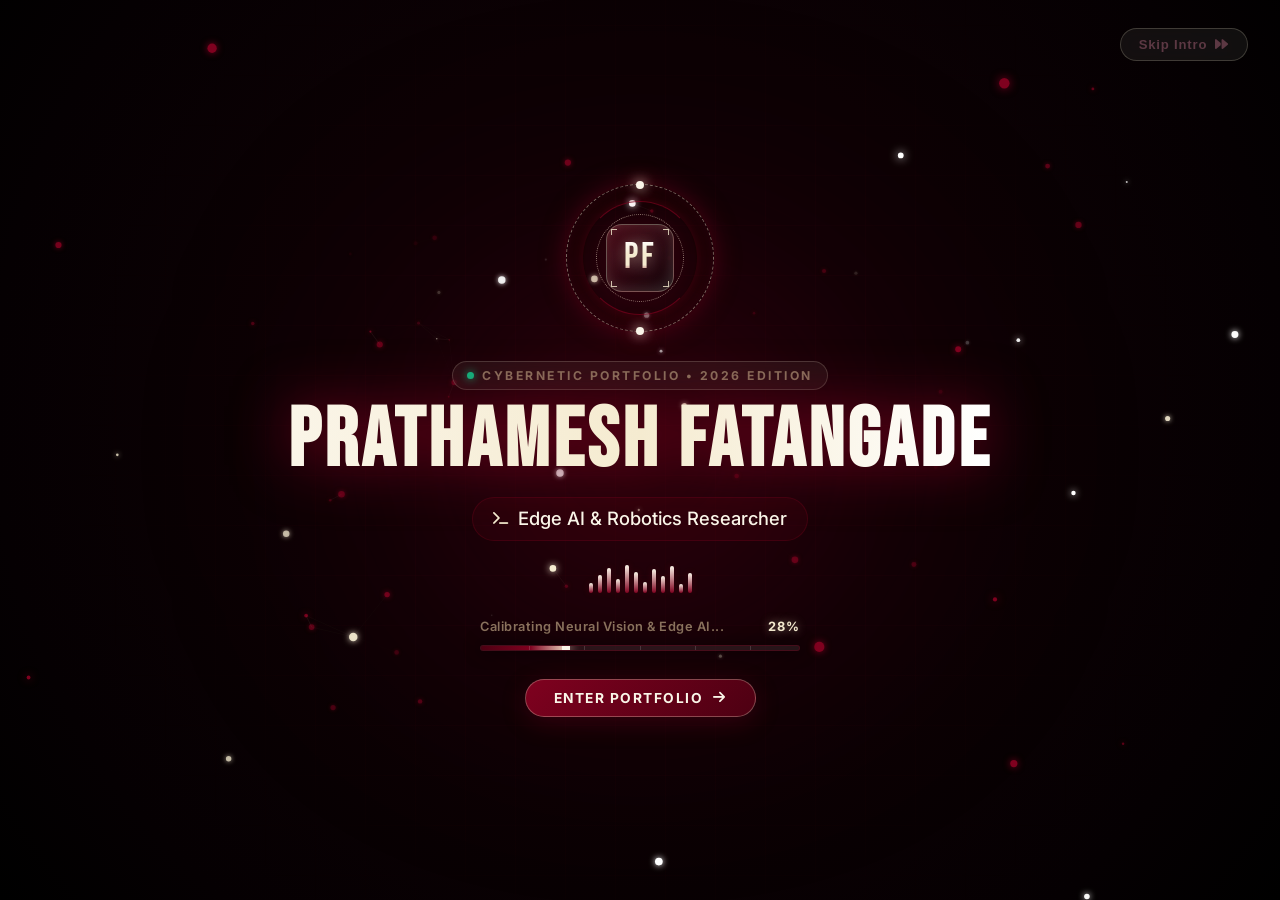
==== commit 2034bd57: "fix: restore design color from blue back to original Wine Red (#7F011F) & Light Sand (#F5EBD0)" ====
--- a/index.html
+++ b/index.html
@@ -229,10 +229,10 @@
             <span class="badge-dot"></span>
             Available for opportunities
           </p>
-          <span class="hero-badge" style="margin-bottom: 0; color: #E8DEFF; border-color: rgba(91, 61, 245, 0.55); background: rgba(91, 61, 245, 0.25);">
-            <i class="fas fa-book-open" style="color: #E8DEFF;"></i> Published Researcher <span class="sand-diamond">◆</span> IJIRT (IF 8.412)
+          <span class="hero-badge" style="margin-bottom: 0; color: #F5EBD0; border-color: rgba(127, 1, 31, 0.55); background: rgba(127, 1, 31, 0.25);">
+            <i class="fas fa-book-open" style="color: #F5EBD0;"></i> Published Researcher <span class="sand-diamond">◆</span> IJIRT (IF 8.412)
           </span>
-          <span class="hero-badge" style="margin-bottom: 0; color: #E8DEFF; border-color: rgba(232, 222, 255, 0.35); background: rgba(232, 222, 255, 0.08);">
+          <span class="hero-badge" style="margin-bottom: 0; color: #F5EBD0; border-color: rgba(245, 235, 208, 0.35); background: rgba(245, 235, 208, 0.08);">
             <i class="fas fa-chart-line" style="color: #10b981;"></i> 5 Years Trader <span class="sand-diamond">◆</span> Stock &amp; Forex
           </span>
         </div>
@@ -419,11 +419,11 @@
             </div>
             <div class="project-info">
               <h3>Personal Portfolio</h3>
-              <p>Raspberry &bull; Pale Sky &bull; Interactive UI</p>
+              <p>Wine Red &bull; Light Sand &bull; Interactive UI</p>
             </div>
             <div class="project-expanded">
               <h3>Luxury Cyber Developer Portfolio</h3>
-              <p>A bespoke, luxury portfolio designed in Raspberry (#5B3DF5) &amp; Pale Sky (#E8DEFF) with clean responsive architecture, dynamic resume generation, and interactive AI agent.</p>
+              <p>A bespoke, luxury portfolio designed in Wine Red (#7F011F) &amp; Light Sand (#F5EBD0) with clean responsive architecture, dynamic resume generation, and interactive AI agent.</p>
               <div class="project-tags">
                 <span class="tag">HTML5 / CSS3</span>
                 <span class="tag">Vanilla JS</span>
--- a/css/style.css
+++ b/css/style.css
@@ -5,42 +5,42 @@
 
 /* ---------- CSS VARIABLES & DESIGN SYSTEM ---------- */
 :root {
-  /* Color Palette - Default: Dark Mode (Luxury Editorial: Raspberry #5B3DF5 & Pale Sky #E8DEFF) */
-  --bg-dark: #080612;
-  --bg-card: #120D22;
-  --bg-card-hover: #1A1430;
+  /* Color Palette - Default: Dark Mode (Luxury Editorial: Wine Red #7F011F & Light Sand #F5EBD0) */
+  --bg-dark: #0c080a;
+  --bg-card: #150e12;
+  --bg-card-hover: #1f141a;
   --bg-overlay: rgba(12, 8, 10, 0.88);
   --bg-overlay-solid: rgba(12, 8, 10, 0.98);
   --bg-nav: rgba(12, 8, 10, 0.88);
   --bg-nav-scrolled: rgba(12, 8, 10, 0.98);
   --bg-input: rgba(21, 14, 18, 0.85);
 
-  /* Primary Raspberry Brand HEX: #5B3DF5 */
-  --accent-red: #5B3DF5;
-  --accent-wine: #5B3DF5;
-  --accent-wine-hover: #4524EA;
-  --accent-wine-dark: #2F1796;
-  --accent-red-hover: #4524EA;
-  --accent-burgundy: #381DA8;
-  --accent-red-glow: rgba(91, 61, 245, 0.55);
-  --accent-wine-glow: rgba(91, 61, 245, 0.55);
-
-  /* Complementary Pale Sky Accent HEX: #E8DEFF */
-  --accent-sand: #E8DEFF;
-  --accent-sand-light: #F4EFFF;
-  --accent-sand-muted: #C7B8E8;
-  --accent-sand-subtle: rgba(232, 222, 255, 0.14);
-  --accent-sand-glow: rgba(232, 222, 255, 0.3);
+  /* Primary Wine Red Brand HEX: #7F011F */
+  --accent-red: #7F011F;
+  --accent-wine: #7F011F;
+  --accent-wine-hover: #9c0e30;
+  --accent-wine-dark: #4d0012;
+  --accent-red-hover: #9c0e30;
+  --accent-burgundy: #520014;
+  --accent-red-glow: rgba(127, 1, 31, 0.55);
+  --accent-wine-glow: rgba(127, 1, 31, 0.55);
+
+  /* Complementary Light Sand Accent HEX: #F5EBD0 */
+  --accent-sand: #F5EBD0;
+  --accent-sand-light: #FAF5E8;
+  --accent-sand-muted: #D4C7B5;
+  --accent-sand-subtle: rgba(245, 235, 208, 0.14);
+  --accent-sand-glow: rgba(245, 235, 208, 0.3);
 
   /* Typography Colors */
-  --text-primary: #F4EFFF;         /* Pale Sky Tint for crisp editorial contrast */
-  --text-secondary: #C7B8E8;       /* Warm Sand Muted */
-  --text-muted: #8F82AB;
-
-  --border-subtle: rgba(232, 222, 255, 0.14);
-  --border-focus: #5B3DF5;
-  --border-wine: rgba(91, 61, 245, 0.6);
-  --border-sand: rgba(232, 222, 255, 0.35);
+  --text-primary: #FAF5E8;         /* Light Sand Tint for crisp editorial contrast */
+  --text-secondary: #D4C7B5;       /* Warm Sand Muted */
+  --text-muted: #968878;
+
+  --border-subtle: rgba(245, 235, 208, 0.14);
+  --border-focus: #7F011F;
+  --border-wine: rgba(127, 1, 31, 0.6);
+  --border-sand: rgba(245, 235, 208, 0.35);
 
   --shadow-card: rgba(0, 0, 0, 0.65);
   --shadow-card-hover: rgba(0, 0, 0, 0.88);
@@ -55,43 +55,43 @@
   --trans-slow: 0.7s cubic-bezier(0.16, 1, 0.3, 1);
 }
 
-/* Light Theme Variables (Pale Sky Foundation with Raspberry Accents) */
+/* Light Theme Variables (Light Sand Foundation with Wine Red Accents) */
 [data-theme="light"] {
-  --bg-dark: #F7F4FD;              /* Pale Sky Parchment Background */
+  --bg-dark: #F8F4EA;              /* Light Sand Parchment Background */
   --bg-card: #FFFFFF;
-  --bg-card-hover: #ECE4FB;
+  --bg-card-hover: #F2EADA;
   --bg-overlay: rgba(248, 244, 234, 0.9);
   --bg-overlay-solid: rgba(248, 244, 234, 0.98);
   --bg-nav: rgba(248, 244, 234, 0.92);
   --bg-nav-scrolled: rgba(248, 244, 234, 0.98);
   --bg-input: #FFFFFF;
 
-  --accent-red: #5B3DF5;           /* Raspberry */
-  --accent-wine: #5B3DF5;
-  --accent-wine-hover: #4524EA;
+  --accent-red: #7F011F;           /* Wine Red */
+  --accent-wine: #7F011F;
+  --accent-wine-hover: #9c0e30;
   --accent-wine-dark: #40000f;
-  --accent-red-hover: #4524EA;
-  --accent-burgundy: #5B3DF5;
-  --accent-red-glow: rgba(91, 61, 245, 0.3);
-  --accent-wine-glow: rgba(91, 61, 245, 0.3);
-
-  --accent-sand: #E8DEFF;
-  --accent-sand-light: #F4EFFF;
-  --accent-sand-muted: #5B4A82;
-  --accent-sand-subtle: rgba(91, 61, 245, 0.08);
-  --accent-sand-glow: rgba(232, 222, 255, 0.5);
-
-  --text-primary: #150F2C;         /* Deep Wine Espresso */
-  --text-secondary: #4E426D;
-  --text-muted: #796C99;
-
-  --border-subtle: rgba(91, 61, 245, 0.15);
-  --border-focus: #5B3DF5;
-  --border-wine: rgba(91, 61, 245, 0.4);
-  --border-sand: rgba(91, 61, 245, 0.25);
-
-  --shadow-card: rgba(91, 61, 245, 0.08);
-  --shadow-card-hover: rgba(91, 61, 245, 0.16);
+  --accent-red-hover: #9c0e30;
+  --accent-burgundy: #7F011F;
+  --accent-red-glow: rgba(127, 1, 31, 0.3);
+  --accent-wine-glow: rgba(127, 1, 31, 0.3);
+
+  --accent-sand: #F5EBD0;
+  --accent-sand-light: #FAF5E8;
+  --accent-sand-muted: #8A725D;
+  --accent-sand-subtle: rgba(127, 1, 31, 0.08);
+  --accent-sand-glow: rgba(245, 235, 208, 0.5);
+
+  --text-primary: #23070E;         /* Deep Wine Espresso */
+  --text-secondary: #5C3843;
+  --text-muted: #8A6872;
+
+  --border-subtle: rgba(127, 1, 31, 0.15);
+  --border-focus: #7F011F;
+  --border-wine: rgba(127, 1, 31, 0.4);
+  --border-sand: rgba(127, 1, 31, 0.25);
+
+  --shadow-card: rgba(127, 1, 31, 0.08);
+  --shadow-card-hover: rgba(127, 1, 31, 0.16);
 }
 
 /* ---------- RESET & BASE ---------- */
@@ -166,7 +166,7 @@
 .btn-primary:hover {
   background: var(--accent-red-hover);
   transform: translateY(-2px);
-  box-shadow: 0 6px 24px rgba(91, 61, 245, 0.6);
+  box-shadow: 0 6px 24px rgba(127, 1, 31, 0.6);
 }
 
 .btn-secondary {
@@ -208,7 +208,7 @@
   position: fixed;
   inset: 0;
   z-index: 10000;
-  background: radial-gradient(circle at 50% 45%, #0E0920 0%, #0c0104 45%, #050002 80%, #000000 100%);
+  background: radial-gradient(circle at 50% 45%, #0c0104 0%, #0c0104 45%, #050002 80%, #000000 100%);
   display: flex;
   flex-direction: column;
   justify-content: center;
@@ -238,8 +238,8 @@
   position: absolute;
   inset: 0;
   background-image: 
-    linear-gradient(rgba(91, 61, 245, 0.08) 1px, transparent 1px),
-    linear-gradient(90deg, rgba(91, 61, 245, 0.08) 1px, transparent 1px);
+    linear-gradient(rgba(127, 1, 31, 0.08) 1px, transparent 1px),
+    linear-gradient(90deg, rgba(127, 1, 31, 0.08) 1px, transparent 1px);
   background-size: 50px 50px;
   background-position: center center;
   pointer-events: none;
@@ -254,7 +254,7 @@
   width: 750px;
   height: 520px;
   border-radius: 50%;
-  background: radial-gradient(circle, rgba(91, 61, 245, 0.38) 0%, rgba(77, 0, 18, 0.18) 50%, transparent 75%);
+  background: radial-gradient(circle, rgba(127, 1, 31, 0.38) 0%, rgba(77, 0, 18, 0.18) 50%, transparent 75%);
   filter: blur(100px);
   pointer-events: none;
   animation: introNebulaPulse 4s ease-in-out infinite alternate;
@@ -272,7 +272,7 @@
   left: -50%;
   width: 200%;
   height: 2px;
-  background: linear-gradient(90deg, transparent 0%, rgba(91, 61, 245, 0.4) 30%, #F4EFFF 50%, rgba(91, 61, 245, 0.4) 70%, transparent 100%);
+  background: linear-gradient(90deg, transparent 0%, rgba(127, 1, 31, 0.4) 30%, #FAF5E8 50%, rgba(127, 1, 31, 0.4) 70%, transparent 100%);
   transform: translateY(-50%) rotate(-1.5deg);
   opacity: 0;
   pointer-events: none;
@@ -332,8 +332,8 @@
 .orbital-outer {
   width: 148px;
   height: 148px;
-  border: 1.5px dashed rgba(232, 222, 255, 0.45);
-  box-shadow: 0 0 24px rgba(91, 61, 245, 0.5), inset 0 0 16px rgba(91, 61, 245, 0.25);
+  border: 1.5px dashed rgba(245, 235, 208, 0.45);
+  box-shadow: 0 0 24px rgba(127, 1, 31, 0.5), inset 0 0 16px rgba(127, 1, 31, 0.25);
   animation: orbitRotateCW 18s linear infinite;
 }
 
@@ -361,17 +361,17 @@
 .orbital-middle {
   width: 114px;
   height: 114px;
-  border: 1.5px solid rgba(91, 61, 245, 0.7);
+  border: 1.5px solid rgba(127, 1, 31, 0.7);
   border-left-color: transparent;
   border-right-color: transparent;
   animation: orbitRotateCCW 9s linear infinite;
-  box-shadow: 0 0 14px rgba(91, 61, 245, 0.4);
+  box-shadow: 0 0 14px rgba(127, 1, 31, 0.4);
 }
 
 .orbital-inner {
   width: 88px;
   height: 88px;
-  border: 1px dotted rgba(232, 222, 255, 0.55);
+  border: 1px dotted rgba(245, 235, 208, 0.55);
   animation: orbitRotateCW 5s linear infinite;
 }
 
@@ -390,15 +390,15 @@
   width: 68px;
   height: 68px;
   border-radius: 16px;
-  background: linear-gradient(135deg, rgba(91, 61, 245, 0.4) 0%, rgba(20, 8, 14, 0.85) 100%);
-  border: 1px solid rgba(232, 222, 255, 0.35);
+  background: linear-gradient(135deg, rgba(127, 1, 31, 0.4) 0%, rgba(20, 8, 14, 0.85) 100%);
+  border: 1px solid rgba(245, 235, 208, 0.35);
   backdrop-filter: blur(14px);
   -webkit-backdrop-filter: blur(14px);
   display: flex;
   align-items: center;
   justify-content: center;
   position: relative;
-  box-shadow: 0 0 35px var(--accent-wine-glow), inset 0 0 16px rgba(232, 222, 255, 0.2);
+  box-shadow: 0 0 35px var(--accent-wine-glow), inset 0 0 16px rgba(245, 235, 208, 0.2);
   z-index: 3;
 }
 
@@ -427,10 +427,10 @@
 }
 
 .monogram-letter {
-  background: linear-gradient(180deg, #FFFFFF 0%, #E8DEFF 40%, var(--accent-sand) 70%, var(--accent-wine) 100%);
+  background: linear-gradient(180deg, #FFFFFF 0%, #F5EBD0 40%, var(--accent-sand) 70%, var(--accent-wine) 100%);
   -webkit-background-clip: text;
   -webkit-text-fill-color: transparent;
-  filter: drop-shadow(0 0 8px rgba(232, 222, 255, 0.6));
+  filter: drop-shadow(0 0 8px rgba(245, 235, 208, 0.6));
 }
 
 /* Corner HUD Brackets */
@@ -466,8 +466,8 @@
   letter-spacing: 2.5px;
   text-transform: uppercase;
   color: var(--accent-sand-muted);
-  background: rgba(232, 222, 255, 0.06);
-  border: 1px solid rgba(232, 222, 255, 0.18);
+  background: rgba(245, 235, 208, 0.06);
+  border: 1px solid rgba(245, 235, 208, 0.18);
   padding: 4px 14px;
   border-radius: 20px;
   backdrop-filter: blur(8px);
@@ -501,12 +501,12 @@
 }
 
 .title-shimmer {
-  background: linear-gradient(90deg, #F4EFFF 0%, #E8DEFF 25%, #ffffff 50%, #E8DEFF 75%, #F4EFFF 100%);
+  background: linear-gradient(90deg, #FAF5E8 0%, #F5EBD0 25%, #ffffff 50%, #F5EBD0 75%, #FAF5E8 100%);
   background-size: 200% auto;
   -webkit-background-clip: text;
   -webkit-text-fill-color: transparent;
   animation: titleShimmerWave 4.5s linear infinite;
-  filter: drop-shadow(0 0 28px rgba(91, 61, 245, 0.85));
+  filter: drop-shadow(0 0 28px rgba(127, 1, 31, 0.85));
 }
 
 @keyframes titleShimmerWave {
@@ -531,8 +531,8 @@
   font-size: clamp(0.92rem, 2.2vw, 1.15rem);
   font-weight: 400;
   color: var(--text-secondary);
-  background: rgba(91, 61, 245, 0.12);
-  border: 1px solid rgba(91, 61, 245, 0.3);
+  background: rgba(127, 1, 31, 0.12);
+  border: 1px solid rgba(127, 1, 31, 0.3);
   padding: 6px 20px;
   border-radius: 30px;
   margin-top: 4px;
@@ -622,7 +622,7 @@
   width: 100%;
   height: 6px;
   background: rgba(255, 255, 255, 0.08);
-  border: 1px solid rgba(91, 61, 245, 0.35);
+  border: 1px solid rgba(127, 1, 31, 0.35);
   border-radius: 8px;
   overflow: hidden;
   position: relative;
@@ -632,7 +632,7 @@
 .quantum-loader-bar {
   width: 0%;
   height: 100%;
-  background: linear-gradient(90deg, #2F1796 0%, var(--accent-wine) 55%, var(--accent-sand) 100%);
+  background: linear-gradient(90deg, #4d0012 0%, var(--accent-wine) 55%, var(--accent-sand) 100%);
   box-shadow: 0 0 18px var(--accent-wine-glow), 0 0 10px var(--accent-sand-glow);
   transition: width 0.08s linear;
   position: relative;
@@ -673,9 +673,9 @@
 }
 
 .intro-enter-btn {
-  background: linear-gradient(135deg, var(--accent-wine) 0%, #2F1796 100%);
+  background: linear-gradient(135deg, var(--accent-wine) 0%, #4d0012 100%);
   color: var(--accent-sand-light);
-  border: 1px solid rgba(232, 222, 255, 0.3);
+  border: 1px solid rgba(245, 235, 208, 0.3);
   padding: 10px 28px;
   border-radius: 30px;
   font-family: var(--font-body);
@@ -693,7 +693,7 @@
 .intro-enter-btn:hover {
   background: linear-gradient(135deg, var(--accent-wine-hover) 0%, var(--accent-wine) 100%);
   transform: translateY(-2px) scale(1.04);
-  box-shadow: 0 10px 30px rgba(91, 61, 245, 0.8), 0 0 15px var(--accent-sand-glow);
+  box-shadow: 0 10px 30px rgba(127, 1, 31, 0.8), 0 0 15px var(--accent-sand-glow);
   color: #FFFFFF;
 }
 
@@ -703,7 +703,7 @@
   top: 28px;
   right: 32px;
   background: rgba(255, 255, 255, 0.06);
-  border: 1px solid rgba(232, 222, 255, 0.2);
+  border: 1px solid rgba(245, 235, 208, 0.2);
   color: var(--text-secondary);
   padding: 8px 18px;
   border-radius: 30px;
@@ -721,7 +721,7 @@
 }
 
 .skip-intro:hover {
-  background: rgba(91, 61, 245, 0.35);
+  background: rgba(127, 1, 31, 0.35);
   color: #fff;
   border-color: var(--accent-wine);
   transform: translateY(-1px);
@@ -733,7 +733,7 @@
   width: 100px;
   height: 100px;
   border-radius: 50%;
-  border: 2px solid rgba(91, 61, 245, 0.85);
+  border: 2px solid rgba(127, 1, 31, 0.85);
   opacity: 0;
   pointer-events: none;
   transform: translate(-50%, -50%);
@@ -807,11 +807,11 @@
 @keyframes navLogoGlow {
   0% {
     background-position: 0% 50%;
-    filter: drop-shadow(0 0 10px rgba(91, 61, 245, 0.4));
+    filter: drop-shadow(0 0 10px rgba(127, 1, 31, 0.4));
   }
   100% {
     background-position: 100% 50%;
-    filter: drop-shadow(0 0 22px rgba(91, 61, 245, 0.8));
+    filter: drop-shadow(0 0 22px rgba(127, 1, 31, 0.8));
   }
 }
 
@@ -886,7 +886,7 @@
 }
 
 .theme-toggle:hover {
-  background: rgba(91, 61, 245, 0.15);
+  background: rgba(127, 1, 31, 0.15);
   border-color: var(--accent-red);
   color: var(--accent-red);
   transform: scale(1.08) rotate(15deg);
@@ -1020,7 +1020,7 @@
 .hero-gradient-overlay {
   position: absolute;
   inset: 0;
-  background: radial-gradient(circle at 15% 40%, rgba(91, 61, 245, 0.12) 0%, transparent 60%),
+  background: radial-gradient(circle at 15% 40%, rgba(127, 1, 31, 0.12) 0%, transparent 60%),
               linear-gradient(180deg, rgba(10,10,15,0.4) 0%, var(--bg-dark) 100%);
   pointer-events: none;
   z-index: 0;
@@ -1031,7 +1031,7 @@
   width: 500px;
   height: 500px;
   border-radius: 50%;
-  background: radial-gradient(circle, rgba(91, 61, 245, 0.22) 0%, transparent 70%);
+  background: radial-gradient(circle, rgba(127, 1, 31, 0.22) 0%, transparent 70%);
   top: 20%;
   right: 5%;
   filter: blur(80px);
@@ -1163,7 +1163,7 @@
 
 .hero-avatar-wrapper:hover {
   transform: translateY(-6px);
-  box-shadow: 0 30px 70px rgba(0, 0, 0, 0.9), 0 0 60px rgba(91, 61, 245, 0.6);
+  box-shadow: 0 30px 70px rgba(0, 0, 0, 0.9), 0 0 60px rgba(127, 1, 31, 0.6);
 }
 
 .hero-avatar-img {
@@ -1194,7 +1194,7 @@
   position: absolute;
   z-index: 10;
   background: rgba(14, 14, 20, 0.88);
-  border: 1px solid rgba(91, 61, 245, 0.45);
+  border: 1px solid rgba(127, 1, 31, 0.45);
   backdrop-filter: blur(12px);
   -webkit-backdrop-filter: blur(12px);
   padding: 8px 16px;
@@ -1202,7 +1202,7 @@
   display: flex;
   align-items: center;
   gap: 10px;
-  box-shadow: 0 10px 25px rgba(0, 0, 0, 0.7), 0 0 15px rgba(91, 61, 245, 0.35);
+  box-shadow: 0 10px 25px rgba(0, 0, 0, 0.7), 0 0 15px rgba(127, 1, 31, 0.35);
   pointer-events: auto;
   transition: transform 0.25s ease, box-shadow 0.25s ease, border-color 0.25s ease;
   user-select: none;
@@ -1211,8 +1211,8 @@
 [data-theme="light"] .hero-badge-floating,
 [data-theme="light"] .hero-badge-3d {
   background: rgba(255, 255, 255, 0.92);
-  border-color: rgba(91, 61, 245, 0.35);
-  box-shadow: 0 10px 25px rgba(0, 0, 0, 0.12), 0 0 15px rgba(91, 61, 245, 0.2);
+  border-color: rgba(127, 1, 31, 0.35);
+  box-shadow: 0 10px 25px rgba(0, 0, 0, 0.12), 0 0 15px rgba(127, 1, 31, 0.2);
 }
 
 .hero-badge-floating i,
@@ -1294,7 +1294,7 @@
 
 .project-card:hover {
   transform: translateY(-6px);
-  box-shadow: 0 18px 40px rgba(0, 0, 0, 0.75), 0 0 25px rgba(91, 61, 245, 0.3);
+  box-shadow: 0 18px 40px rgba(0, 0, 0, 0.75), 0 0 25px rgba(127, 1, 31, 0.3);
 }
 
 .project-thumb i {
@@ -1313,7 +1313,7 @@
 
 .research-pillar-card:hover {
   transform: translateY(-5px);
-  box-shadow: 0 12px 30px rgba(0, 0, 0, 0.65), 0 0 20px rgba(91, 61, 245, 0.22);
+  box-shadow: 0 12px 30px rgba(0, 0, 0, 0.65), 0 0 20px rgba(127, 1, 31, 0.22);
 }
 
 /* Market Cards & Tiles 2D Lift */
@@ -1323,7 +1323,7 @@
 
 .market-stat-tile:hover {
   transform: translateY(-4px);
-  box-shadow: 0 12px 30px rgba(0, 0, 0, 0.65), 0 0 20px rgba(91, 61, 245, 0.25);
+  box-shadow: 0 12px 30px rgba(0, 0, 0, 0.65), 0 0 20px rgba(127, 1, 31, 0.25);
 }
 
 .market-stat-tile .stat-val {
@@ -1341,7 +1341,7 @@
 
 .market-card:hover {
   transform: translateY(-6px);
-  box-shadow: 0 18px 40px rgba(0, 0, 0, 0.7), 0 0 22px rgba(91, 61, 245, 0.25);
+  box-shadow: 0 18px 40px rgba(0, 0, 0, 0.7), 0 0 22px rgba(127, 1, 31, 0.25);
 }
 
 .market-icon-box {
@@ -1359,7 +1359,7 @@
 
 .skill-showcase-card:hover {
   transform: translateY(-5px);
-  box-shadow: 0 16px 40px rgba(0, 0, 0, 0.65), 0 0 25px rgba(91, 61, 245, 0.28);
+  box-shadow: 0 16px 40px rgba(0, 0, 0, 0.65), 0 0 25px rgba(127, 1, 31, 0.28);
 }
 
 .tech-pill {
@@ -1368,7 +1368,7 @@
 
 .tech-pill:hover {
   transform: translateY(-2px) scale(1.02);
-  box-shadow: 0 6px 18px rgba(91, 61, 245, 0.3);
+  box-shadow: 0 6px 18px rgba(127, 1, 31, 0.3);
 }
 
 /* Certificate Cards 2D Lift */
@@ -1378,8 +1378,8 @@
 
 .cert-card:hover {
   transform: translateY(-6px);
-  border-color: rgba(91, 61, 245, 0.55);
-  box-shadow: 0 18px 40px rgba(0, 0, 0, 0.75), 0 0 28px rgba(91, 61, 245, 0.3);
+  border-color: rgba(127, 1, 31, 0.55);
+  box-shadow: 0 18px 40px rgba(0, 0, 0, 0.75), 0 0 28px rgba(127, 1, 31, 0.3);
 }
 
 .cert-icon {
@@ -1397,7 +1397,7 @@
 
 .achievement-card:hover {
   transform: translateY(-6px);
-  box-shadow: 0 16px 36px rgba(0, 0, 0, 0.75), 0 0 22px rgba(91, 61, 245, 0.35);
+  box-shadow: 0 16px 36px rgba(0, 0, 0, 0.75), 0 0 22px rgba(127, 1, 31, 0.35);
 }
 
 .achievement-icon {
@@ -1416,7 +1416,7 @@
 .contact-info-item:hover {
   transform: translateX(6px);
   box-shadow: 0 8px 22px rgba(0, 0, 0, 0.55);
-  border-color: rgba(91, 61, 245, 0.4);
+  border-color: rgba(127, 1, 31, 0.4);
 }
 
 .contact-form {
@@ -1424,7 +1424,7 @@
 }
 
 .contact-form:hover {
-  box-shadow: 0 18px 45px rgba(0, 0, 0, 0.8), 0 0 22px rgba(91, 61, 245, 0.2);
+  box-shadow: 0 18px 45px rgba(0, 0, 0, 0.8), 0 0 22px rgba(127, 1, 31, 0.2);
 }
 
 /* Ending Section 2D Lift */
@@ -1503,7 +1503,7 @@
 }
 
 .row-arrow:hover {
-  background: rgba(91, 61, 245, 0.8);
+  background: rgba(127, 1, 31, 0.8);
 }
 
 .row-arrow-left {
@@ -1665,7 +1665,7 @@
 }
 
 .skills-highlight-item:hover {
-  border-color: rgba(91, 61, 245, 0.45);
+  border-color: rgba(127, 1, 31, 0.45);
   transform: translateY(-3px);
   box-shadow: 0 8px 24px rgba(0, 0, 0, 0.5), 0 0 20px var(--accent-red-glow);
 }
@@ -1675,14 +1675,14 @@
   height: 44px;
   border-radius: 12px;
   background: linear-gradient(135deg, var(--accent-wine), var(--accent-wine-dark));
-  border: 1px solid rgba(232, 222, 255, 0.25);
+  border: 1px solid rgba(245, 235, 208, 0.25);
   display: flex;
   align-items: center;
   justify-content: center;
   color: var(--accent-sand);
   font-size: 1.15rem;
   flex-shrink: 0;
-  box-shadow: 0 4px 12px rgba(91, 61, 245, 0.35);
+  box-shadow: 0 4px 12px rgba(127, 1, 31, 0.35);
 }
 
 .highlight-info {
@@ -1720,7 +1720,7 @@
   gap: 8px;
   padding: 10px 18px;
   border-radius: 25px;
-  background: rgba(232, 222, 255, 0.05);
+  background: rgba(245, 235, 208, 0.05);
   border: 1px solid var(--border-subtle);
   color: var(--text-secondary);
   font-family: var(--font-body);
@@ -1731,8 +1731,8 @@
 }
 
 .skill-filter-btn:hover {
-  background: rgba(91, 61, 245, 0.25);
-  border-color: rgba(232, 222, 255, 0.3);
+  background: rgba(127, 1, 31, 0.25);
+  border-color: rgba(245, 235, 208, 0.3);
   color: var(--text-primary);
   transform: translateY(-2px);
 }
@@ -1741,7 +1741,7 @@
   background: linear-gradient(135deg, var(--accent-wine), #990227);
   border-color: var(--accent-sand);
   color: #FFFFFF;
-  box-shadow: 0 6px 18px rgba(91, 61, 245, 0.45), 0 0 14px var(--accent-red-glow);
+  box-shadow: 0 6px 18px rgba(127, 1, 31, 0.45), 0 0 14px var(--accent-red-glow);
 }
 
 /* Redesigned Showcase Grid */
@@ -1768,7 +1768,7 @@
 }
 
 .skill-showcase-card:hover {
-  border-color: rgba(91, 61, 245, 0.6);
+  border-color: rgba(127, 1, 31, 0.6);
   transform: translateY(-6px);
   box-shadow: 0 18px 45px rgba(0, 0, 0, 0.75), 0 0 25px var(--accent-red-glow);
 }
@@ -1789,7 +1789,7 @@
   justify-content: center;
   font-size: 1.35rem;
   flex-shrink: 0;
-  border: 1px solid rgba(232, 222, 255, 0.2);
+  border: 1px solid rgba(245, 235, 208, 0.2);
   transition: transform var(--trans-smooth);
 }
 
@@ -1798,32 +1798,32 @@
 }
 
 .ai-bubble {
-  background: linear-gradient(135deg, #5B3DF5, #785CFA);
-  color: #E8DEFF;
-  box-shadow: 0 6px 16px rgba(91, 61, 245, 0.4);
+  background: linear-gradient(135deg, #7F011F, #9c0e30);
+  color: #F5EBD0;
+  box-shadow: 0 6px 16px rgba(127, 1, 31, 0.4);
 }
 
 .code-bubble {
-  background: linear-gradient(135deg, #1C0F4A, #5B3DF5);
-  color: #E8DEFF;
+  background: linear-gradient(135deg, #350812, #7F011F);
+  color: #F5EBD0;
   box-shadow: 0 6px 16px rgba(42, 9, 19, 0.5);
 }
 
 .finance-bubble {
   background: linear-gradient(135deg, #5C0B1F, #8F1433);
-  color: #E8DEFF;
+  color: #F5EBD0;
   box-shadow: 0 6px 16px rgba(92, 11, 31, 0.4);
 }
 
 .web-bubble {
-  background: linear-gradient(135deg, #281466, #5B3DF5);
-  color: #E8DEFF;
+  background: linear-gradient(135deg, #40000f, #7F011F);
+  color: #F5EBD0;
   box-shadow: 0 6px 16px rgba(66, 8, 21, 0.4);
 }
 
 .tool-bubble {
   background: linear-gradient(135deg, #350812, #6B0820);
-  color: #E8DEFF;
+  color: #F5EBD0;
   box-shadow: 0 6px 16px rgba(53, 8, 18, 0.4);
 }
 
@@ -1839,8 +1839,8 @@
   letter-spacing: 0.8px;
   text-transform: uppercase;
   color: var(--accent-sand);
-  background: rgba(91, 61, 245, 0.22);
-  border: 1px solid rgba(91, 61, 245, 0.45);
+  background: rgba(127, 1, 31, 0.22);
+  border: 1px solid rgba(127, 1, 31, 0.45);
   padding: 2px 8px;
   border-radius: 10px;
   display: inline-flex;
@@ -1883,8 +1883,8 @@
 }
 
 .tech-pill:hover {
-  background: rgba(91, 61, 245, 0.25);
-  border-color: rgba(232, 222, 255, 0.35);
+  background: rgba(127, 1, 31, 0.25);
+  border-color: rgba(245, 235, 208, 0.35);
   transform: translateY(-2px);
   box-shadow: 0 4px 12px rgba(0, 0, 0, 0.3);
 }
@@ -1963,7 +1963,7 @@
 }
 
 .about-avatar-wrapper:hover {
-  border-color: rgba(91, 61, 245, 0.5);
+  border-color: rgba(127, 1, 31, 0.5);
   box-shadow: 0 20px 50px rgba(0, 0, 0, 0.85), 0 0 30px var(--accent-red-glow);
   transform: translateY(-4px);
 }
@@ -2051,7 +2051,7 @@
 }
 
 .cert-card:hover {
-  border-color: rgba(91, 61, 245, 0.4);
+  border-color: rgba(127, 1, 31, 0.4);
   transform: translateY(-4px);
   box-shadow: 0 12px 30px rgba(0, 0, 0, 0.5);
 }
@@ -2060,7 +2060,7 @@
   width: 48px;
   height: 48px;
   border-radius: 10px;
-  background: rgba(91, 61, 245, 0.12);
+  background: rgba(127, 1, 31, 0.12);
   display: flex;
   align-items: center;
   justify-content: center;
@@ -2127,7 +2127,7 @@
   width: 60px;
   height: 60px;
   border-radius: 50%;
-  background: rgba(91, 61, 245, 0.15);
+  background: rgba(127, 1, 31, 0.15);
   color: var(--accent-red);
   font-size: 1.8rem;
   display: flex;
@@ -2290,7 +2290,7 @@
   position: absolute;
   width: 600px;
   height: 400px;
-  background: radial-gradient(circle, rgba(91, 61, 245, 0.25) 0%, transparent 70%);
+  background: radial-gradient(circle, rgba(127, 1, 31, 0.25) 0%, transparent 70%);
   top: 50%;
   left: 50%;
   transform: translate(-50%, -50%);
@@ -2547,7 +2547,7 @@
 }
 
 .visitor-review-card:hover {
-  border-color: rgba(91, 61, 245, 0.45);
+  border-color: rgba(127, 1, 31, 0.45);
   transform: translateY(-5px);
   box-shadow: 0 16px 36px rgba(0, 0, 0, 0.7);
 }
@@ -2580,7 +2580,7 @@
   width: 44px;
   height: 44px;
   border-radius: 50%;
-  background: linear-gradient(135deg, var(--accent-wine) 0%, #1B0F4C 100%);
+  background: linear-gradient(135deg, var(--accent-wine) 0%, #350812 100%);
   color: var(--accent-sand);
   font-weight: 700;
   font-size: 1.1rem;
@@ -2620,9 +2620,9 @@
   font-weight: 600;
   padding: 4px 10px;
   border-radius: 20px;
-  background: rgba(91, 61, 245, 0.15);
+  background: rgba(127, 1, 31, 0.15);
   color: var(--accent-sand);
-  border: 1px solid rgba(91, 61, 245, 0.3);
+  border: 1px solid rgba(127, 1, 31, 0.3);
   margin-bottom: 14px;
   align-self: flex-start;
 }
@@ -2694,7 +2694,7 @@
 }
 
 .reviews-empty-state:hover {
-  border-color: rgba(91, 61, 245, 0.45);
+  border-color: rgba(127, 1, 31, 0.45);
   box-shadow: 0 10px 30px rgba(0, 0, 0, 0.4);
 }
 
@@ -2702,8 +2702,8 @@
   width: 68px;
   height: 68px;
   border-radius: 50%;
-  background: rgba(91, 61, 245, 0.12);
-  border: 1px solid rgba(91, 61, 245, 0.3);
+  background: rgba(127, 1, 31, 0.12);
+  border: 1px solid rgba(127, 1, 31, 0.3);
   display: flex;
   align-items: center;
   justify-content: center;
@@ -2748,8 +2748,8 @@
   width: 48px;
   height: 48px;
   border-radius: 12px;
-  background: rgba(91, 61, 245, 0.15);
-  border: 1px solid rgba(91, 61, 245, 0.3);
+  background: rgba(127, 1, 31, 0.15);
+  border: 1px solid rgba(127, 1, 31, 0.3);
   display: flex;
   align-items: center;
   justify-content: center;
@@ -2835,7 +2835,7 @@
   background: transparent;
   border: none;
   font-size: 1.6rem;
-  color: rgba(232, 222, 255, 0.25);
+  color: rgba(245, 235, 208, 0.25);
   cursor: pointer;
   padding: 4px;
   transition: all var(--trans-fast);
@@ -2891,13 +2891,13 @@
 }
 
 [data-theme="light"] .review-category-badge {
-  background: rgba(91, 61, 245, 0.08);
+  background: rgba(127, 1, 31, 0.08);
   color: var(--accent-wine);
-  border-color: rgba(91, 61, 245, 0.2);
+  border-color: rgba(127, 1, 31, 0.2);
 }
 
 [data-theme="light"] .review-avatar {
-  background: linear-gradient(135deg, var(--accent-wine) 0%, #2F1796 100%);
+  background: linear-gradient(135deg, var(--accent-wine) 0%, #4d0012 100%);
   color: #FFFFFF;
 }
 
@@ -3027,7 +3027,7 @@
 }
 
 .research-featured-box:hover {
-  border-color: rgba(91, 61, 245, 0.45);
+  border-color: rgba(127, 1, 31, 0.45);
   box-shadow: 0 25px 60px rgba(0, 0, 0, 0.85), 0 0 40px var(--accent-red-glow);
 }
 
@@ -3039,7 +3039,7 @@
   width: 350px;
   height: 350px;
   border-radius: 50%;
-  background: radial-gradient(circle, rgba(91, 61, 245, 0.18) 0%, transparent 70%);
+  background: radial-gradient(circle, rgba(127, 1, 31, 0.18) 0%, transparent 70%);
   filter: blur(50px);
   pointer-events: none;
 }
@@ -3053,9 +3053,9 @@
 }
 
 .badge-journal {
-  background: rgba(91, 61, 245, 0.18);
+  background: rgba(127, 1, 31, 0.18);
   color: #ff4d58;
-  border: 1px solid rgba(91, 61, 245, 0.4);
+  border: 1px solid rgba(127, 1, 31, 0.4);
   padding: 5px 14px;
   border-radius: 20px;
   font-size: 0.82rem;
@@ -3150,7 +3150,7 @@
 }
 
 .research-pillar-card:hover {
-  border-color: rgba(91, 61, 245, 0.35);
+  border-color: rgba(127, 1, 31, 0.35);
   transform: translateY(-3px);
 }
 
@@ -3197,8 +3197,8 @@
 }
 
 .btn-cert-link {
-  background: rgba(91, 61, 245, 0.15);
-  border: 1px solid rgba(91, 61, 245, 0.35);
+  background: rgba(127, 1, 31, 0.15);
+  border: 1px solid rgba(127, 1, 31, 0.35);
   color: var(--accent-sand);
 }
 
@@ -3230,7 +3230,7 @@
 }
 
 .market-stat-tile:hover {
-  border-color: rgba(91, 61, 245, 0.4);
+  border-color: rgba(127, 1, 31, 0.4);
   transform: translateY(-4px);
   box-shadow: 0 10px 30px rgba(0, 0, 0, 0.6);
 }
@@ -3279,7 +3279,7 @@
 }
 
 .market-card:hover {
-  border-color: rgba(91, 61, 245, 0.4);
+  border-color: rgba(127, 1, 31, 0.4);
   transform: translateY(-5px);
   box-shadow: 0 15px 40px rgba(0, 0, 0, 0.65);
 }
@@ -3295,8 +3295,8 @@
   width: 52px;
   height: 52px;
   border-radius: 12px;
-  background: rgba(91, 61, 245, 0.12);
-  border: 1px solid rgba(91, 61, 245, 0.25);
+  background: rgba(127, 1, 31, 0.12);
+  border: 1px solid rgba(127, 1, 31, 0.25);
   display: flex;
   align-items: center;
   justify-content: center;
@@ -3472,7 +3472,7 @@
 
 .hero-avatar-wrapper .hero-badge-3d {
   transform-style: preserve-3d;
-  box-shadow: 0 10px 25px rgba(0, 0, 0, 0.6), 0 0 15px rgba(91, 61, 245, 0.3);
+  box-shadow: 0 10px 25px rgba(0, 0, 0, 0.6), 0 0 15px rgba(127, 1, 31, 0.3);
   transition: transform 0.15s ease-out, box-shadow 0.2s ease;
 }
 
@@ -3491,7 +3491,7 @@
   position: absolute;
   inset: 0;
   border-radius: inherit;
-  background: radial-gradient(circle 320px at var(--glare-x, 50%) var(--glare-y, 50%), rgba(255, 255, 255, 0.16) 0%, rgba(91, 61, 245, 0.04) 40%, transparent 75%);
+  background: radial-gradient(circle 320px at var(--glare-x, 50%) var(--glare-y, 50%), rgba(255, 255, 255, 0.16) 0%, rgba(127, 1, 31, 0.04) 40%, transparent 75%);
   pointer-events: none;
   opacity: 0;
   transition: opacity 0.3s ease;
@@ -3519,12 +3519,12 @@
   align-items: center;
   gap: 10px;
   background: linear-gradient(135deg, rgba(22, 22, 32, 0.95), rgba(12, 12, 18, 0.98));
-  border: 1px solid rgba(91, 61, 245, 0.55);
+  border: 1px solid rgba(127, 1, 31, 0.55);
   color: #ffffff;
   padding: 12px 20px;
   border-radius: 50px;
   cursor: pointer;
-  box-shadow: 0 10px 30px rgba(0, 0, 0, 0.7), 0 0 25px rgba(91, 61, 245, 0.35);
+  box-shadow: 0 10px 30px rgba(0, 0, 0, 0.7), 0 0 25px rgba(127, 1, 31, 0.35);
   transition: all 0.3s cubic-bezier(0.16, 1, 0.3, 1);
   position: relative;
   overflow: visible;
@@ -3534,7 +3534,7 @@
 .chatbot-trigger:hover {
   transform: translateY(-4px) scale(1.04);
   border-color: var(--accent-red);
-  box-shadow: 0 15px 40px rgba(0, 0, 0, 0.8), 0 0 35px rgba(91, 61, 245, 0.55);
+  box-shadow: 0 15px 40px rgba(0, 0, 0, 0.8), 0 0 35px rgba(127, 1, 31, 0.55);
 }
 
 .chatbot-trigger-icon {
@@ -3554,7 +3554,7 @@
 
 @keyframes pulse-robot {
   0%, 100% { transform: scale(1); }
-  50% { transform: scale(1.1); box-shadow: 0 0 20px rgba(91, 61, 245, 0.8); }
+  50% { transform: scale(1.1); box-shadow: 0 0 20px rgba(127, 1, 31, 0.8); }
 }
 
 .chatbot-trigger-text {
@@ -3581,7 +3581,7 @@
   position: absolute;
   inset: -4px;
   border-radius: 54px;
-  border: 2px solid rgba(91, 61, 245, 0.4);
+  border: 2px solid rgba(127, 1, 31, 0.4);
   animation: pulse-ring 2.8s infinite cubic-bezier(0.215, 0.61, 0.355, 1);
   pointer-events: none;
 }
@@ -3602,9 +3602,9 @@
   height: 580px;
   max-height: calc(100vh - 120px);
   background: rgba(13, 13, 20, 0.96);
-  border: 1px solid rgba(91, 61, 245, 0.4);
+  border: 1px solid rgba(127, 1, 31, 0.4);
   border-radius: 20px;
-  box-shadow: 0 25px 60px rgba(0, 0, 0, 0.85), 0 0 35px rgba(91, 61, 245, 0.25);
+  box-shadow: 0 25px 60px rgba(0, 0, 0, 0.85), 0 0 35px rgba(127, 1, 31, 0.25);
   backdrop-filter: blur(28px);
   display: flex;
   flex-direction: column;
@@ -3713,9 +3713,9 @@
 }
 
 .chatbot-action-btn:hover {
-  background: rgba(91, 61, 245, 0.2);
+  background: rgba(127, 1, 31, 0.2);
   color: #ffffff;
-  border-color: rgba(91, 61, 245, 0.4);
+  border-color: rgba(127, 1, 31, 0.4);
 }
 
 /* Quick Suggestion Chips */
@@ -3753,7 +3753,7 @@
 }
 
 .chatbot-chips::-webkit-scrollbar-thumb {
-  background: rgba(91, 61, 245, 0.3);
+  background: rgba(127, 1, 31, 0.3);
   border-radius: 2px;
 }
 
@@ -3775,8 +3775,8 @@
 }
 
 .chat-chip:hover {
-  background: rgba(91, 61, 245, 0.2);
-  border-color: rgba(91, 61, 245, 0.5);
+  background: rgba(127, 1, 31, 0.2);
+  border-color: rgba(127, 1, 31, 0.5);
   color: #ffffff;
   transform: translateY(-1px);
 }
@@ -3797,7 +3797,7 @@
 }
 
 .chatbot-messages::-webkit-scrollbar-thumb {
-  background: rgba(91, 61, 245, 0.35);
+  background: rgba(127, 1, 31, 0.35);
   border-radius: 3px;
 }
 
@@ -3826,8 +3826,8 @@
   width: 30px;
   height: 30px;
   border-radius: 50%;
-  background: rgba(91, 61, 245, 0.2);
-  border: 1px solid rgba(91, 61, 245, 0.4);
+  background: rgba(127, 1, 31, 0.2);
+  border: 1px solid rgba(127, 1, 31, 0.4);
   color: var(--accent-red);
   display: flex;
   align-items: center;
@@ -3862,7 +3862,7 @@
   background: linear-gradient(135deg, var(--accent-red), #b20710);
   color: #ffffff;
   border-top-right-radius: 4px;
-  box-shadow: 0 4px 15px rgba(91, 61, 245, 0.3);
+  box-shadow: 0 4px 15px rgba(127, 1, 31, 0.3);
 }
 
 .chat-msg-bubble p {
@@ -3899,8 +3899,8 @@
 }
 
 .chat-action-btn {
-  background: rgba(91, 61, 245, 0.15);
-  border: 1px solid rgba(91, 61, 245, 0.4);
+  background: rgba(127, 1, 31, 0.15);
+  border: 1px solid rgba(127, 1, 31, 0.4);
   color: var(--accent-sand);
   padding: 5px 12px;
   border-radius: 8px;
@@ -3987,7 +3987,7 @@
 
 .chatbot-input:focus {
   border-color: var(--accent-red);
-  box-shadow: 0 0 10px rgba(91, 61, 245, 0.25);
+  box-shadow: 0 0 10px rgba(127, 1, 31, 0.25);
 }
 
 .chatbot-send-btn {
@@ -4008,14 +4008,14 @@
 .chatbot-send-btn:hover {
   background: #ff1f2d;
   transform: scale(1.08);
-  box-shadow: 0 0 15px rgba(91, 61, 245, 0.5);
+  box-shadow: 0 0 15px rgba(127, 1, 31, 0.5);
 }
 
 /* Light Theme Adaptations for Chatbot */
 body.light-theme .chatbot-trigger {
   background: linear-gradient(135deg, rgba(255, 255, 255, 0.96), rgba(243, 244, 246, 0.98));
-  border-color: rgba(91, 61, 245, 0.4);
-  box-shadow: 0 10px 30px rgba(0, 0, 0, 0.15), 0 0 20px rgba(91, 61, 245, 0.2);
+  border-color: rgba(127, 1, 31, 0.4);
+  box-shadow: 0 10px 30px rgba(0, 0, 0, 0.15), 0 0 20px rgba(127, 1, 31, 0.2);
 }
 
 body.light-theme .chatbot-trigger-text {
@@ -4024,8 +4024,8 @@
 
 body.light-theme .chatbot-window {
   background: rgba(255, 255, 255, 0.96);
-  border-color: rgba(91, 61, 245, 0.3);
-  box-shadow: 0 25px 60px rgba(0, 0, 0, 0.2), 0 0 30px rgba(91, 61, 245, 0.15);
+  border-color: rgba(127, 1, 31, 0.3);
+  box-shadow: 0 25px 60px rgba(0, 0, 0, 0.2), 0 0 30px rgba(127, 1, 31, 0.15);
 }
 
 body.light-theme .chatbot-header {
@@ -4049,9 +4049,9 @@
 }
 
 body.light-theme .chat-chip:hover {
-  background: #F4EFFF;
-  color: #5B3DF5;
-  border-color: #E8DEFF;
+  background: #FAF5E8;
+  color: #7F011F;
+  border-color: #F5EBD0;
 }
 
 body.light-theme .bot-message .chat-msg-bubble {
@@ -4114,8 +4114,8 @@
   display: inline-flex;
   align-items: center;
   gap: 8px;
-  background: rgba(232, 222, 255, 0.05);
-  border: 1px solid rgba(232, 222, 255, 0.16);
+  background: rgba(245, 235, 208, 0.05);
+  border: 1px solid rgba(245, 235, 208, 0.16);
   color: var(--text-secondary);
   padding: 9px 20px;
   border-radius: 30px;
@@ -4127,8 +4127,8 @@
 }
 
 .project-filter-btn:hover {
-  background: rgba(91, 61, 245, 0.2);
-  border-color: rgba(232, 222, 255, 0.4);
+  background: rgba(127, 1, 31, 0.2);
+  border-color: rgba(245, 235, 208, 0.4);
   color: var(--accent-sand-light);
   transform: translateY(-2px);
 }
@@ -4141,7 +4141,7 @@
 }
 
 .project-filter-btn .filter-count {
-  background: rgba(232, 222, 255, 0.18);
+  background: rgba(245, 235, 208, 0.18);
   color: var(--accent-sand-light);
   font-size: 0.72rem;
   padding: 1px 7px;
@@ -4150,7 +4150,7 @@
 }
 
 .project-filter-btn.active .filter-count {
-  background: rgba(232, 222, 255, 0.28);
+  background: rgba(245, 235, 208, 0.28);
 }
 
 .project-card.filter-hidden {
@@ -4169,14 +4169,14 @@
 
 [data-theme="light"] .project-filter-btn {
   background: #FFFFFF;
-  border-color: rgba(91, 61, 245, 0.2);
-  color: #4E426D;
+  border-color: rgba(127, 1, 31, 0.2);
+  color: #5C3843;
 }
 
 [data-theme="light"] .project-filter-btn.active {
   background: var(--accent-wine);
   border-color: var(--accent-wine);
-  color: #F4EFFF;
+  color: #FAF5E8;
 }
 
 /* ============================================================
@@ -4194,7 +4194,7 @@
   inset: 0;
   border-radius: inherit;
   pointer-events: none;
-  background: radial-gradient(circle 320px at var(--glare-x, 50%) var(--glare-y, 50%), rgba(232, 222, 255, 0.22) 0%, rgba(91, 61, 245, 0.12) 45%, transparent 75%);
+  background: radial-gradient(circle 320px at var(--glare-x, 50%) var(--glare-y, 50%), rgba(245, 235, 208, 0.22) 0%, rgba(127, 1, 31, 0.12) 45%, transparent 75%);
   opacity: var(--glare-opacity, 0);
   transition: opacity 0.3s ease;
   z-index: 8;
@@ -4245,11 +4245,11 @@
   margin: 0 auto;
   z-index: 10000;
   background: rgba(18, 11, 14, 0.94);
-  border: 1px solid rgba(232, 222, 255, 0.2);
+  border: 1px solid rgba(245, 235, 208, 0.2);
   border-radius: 16px;
   padding: 18px 24px;
   backdrop-filter: blur(24px);
-  box-shadow: 0 25px 60px rgba(0, 0, 0, 0.9), 0 0 35px rgba(91, 61, 245, 0.35);
+  box-shadow: 0 25px 60px rgba(0, 0, 0, 0.9), 0 0 35px rgba(127, 1, 31, 0.35);
   animation: cookieSlideUp 0.4s ease-out forwards;
 }
 
@@ -4305,12 +4305,12 @@
 
 [data-theme="light"] .cookie-banner {
   background: rgba(255, 255, 255, 0.97);
-  border-color: rgba(91, 61, 245, 0.25);
-  box-shadow: 0 20px 50px rgba(91, 61, 245, 0.15);
+  border-color: rgba(127, 1, 31, 0.25);
+  box-shadow: 0 20px 50px rgba(127, 1, 31, 0.15);
 }
 
 [data-theme="light"] .cookie-banner-heading {
-  color: #5B3DF5;
+  color: #7F011F;
 }
 
 [data-theme="light"] .cookie-banner-desc {
@@ -4340,7 +4340,7 @@
 
 /* Metallic Shimmering Headings */
 .section-title {
-  background: linear-gradient(90deg, #E8DEFF 0%, #FFFFFF 30%, #5B3DF5 65%, #E8DEFF 100%);
+  background: linear-gradient(90deg, #F5EBD0 0%, #FFFFFF 30%, #7F011F 65%, #F5EBD0 100%);
   background-size: 260% auto;
   -webkit-background-clip: text;
   -webkit-text-fill-color: transparent;
@@ -4359,10 +4359,10 @@
 
 @keyframes heroAccentPulse {
   0% {
-    filter: drop-shadow(0 0 16px rgba(91, 61, 245, 0.5));
+    filter: drop-shadow(0 0 16px rgba(127, 1, 31, 0.5));
   }
   100% {
-    filter: drop-shadow(0 0 38px rgba(91, 61, 245, 0.9)) drop-shadow(0 0 65px rgba(91, 61, 245, 0.45));
+    filter: drop-shadow(0 0 38px rgba(127, 1, 31, 0.9)) drop-shadow(0 0 65px rgba(127, 1, 31, 0.45));
   }
 }
 
@@ -4441,7 +4441,7 @@
 }
 
 @keyframes brainPulse {
-  0%, 100% { transform: scale(1); filter: drop-shadow(0 0 6px rgba(91, 61, 245, 0.4)); }
+  0%, 100% { transform: scale(1); filter: drop-shadow(0 0 6px rgba(127, 1, 31, 0.4)); }
   50% { transform: scale(1.18); filter: drop-shadow(0 0 20px var(--accent-wine-glow)); color: #a31032; }
 }
 
